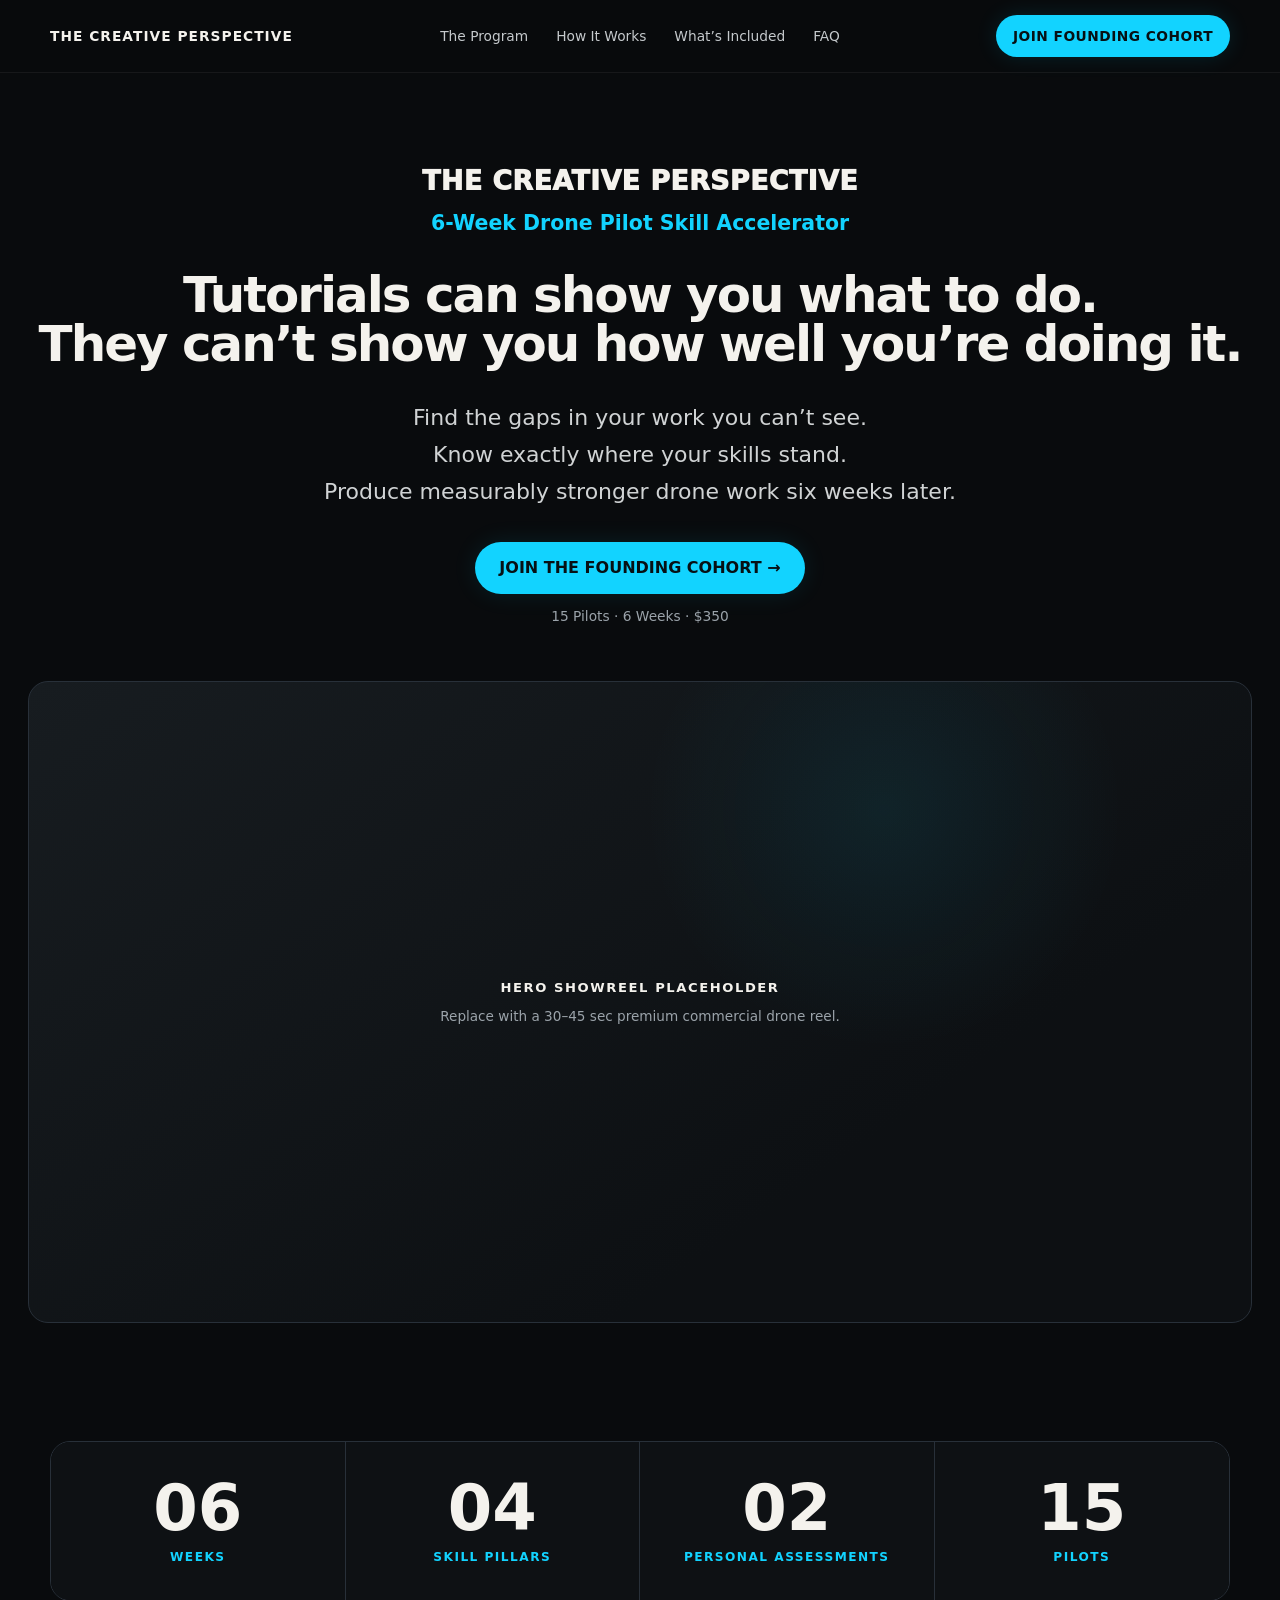
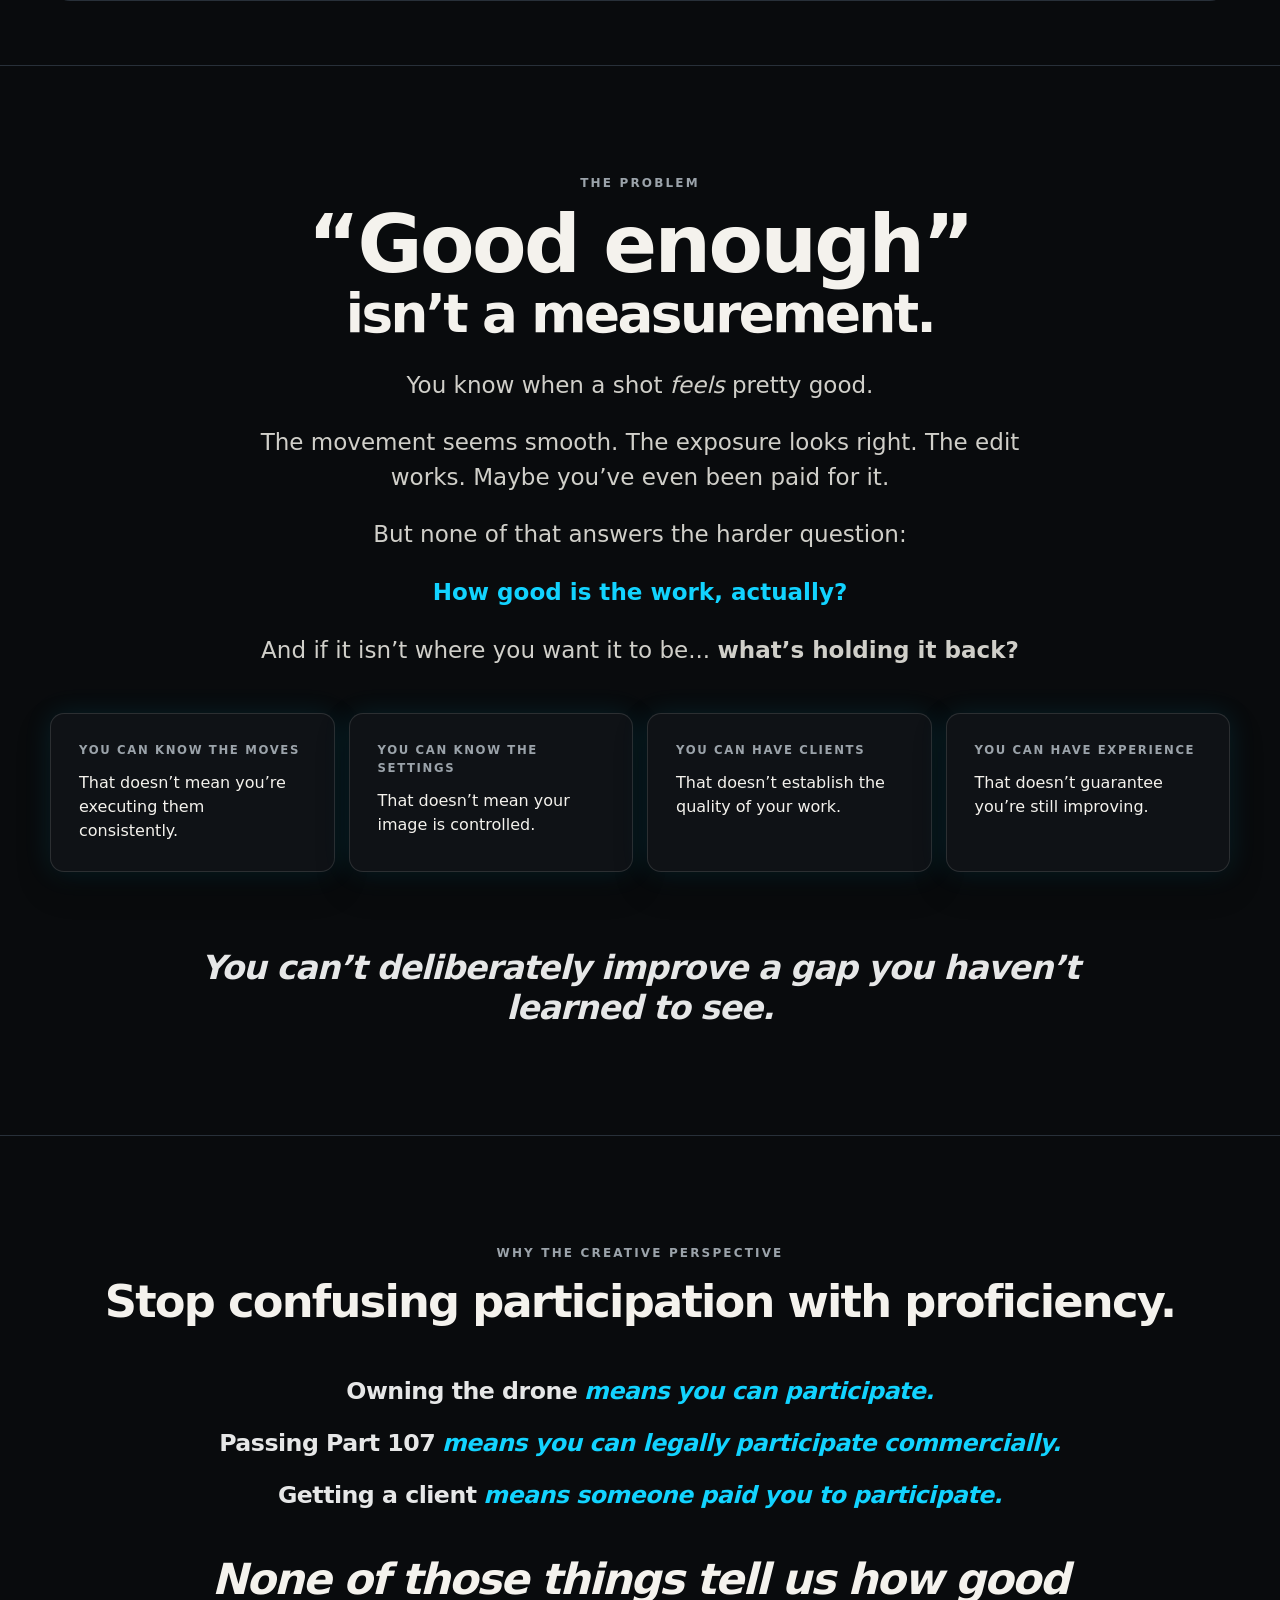
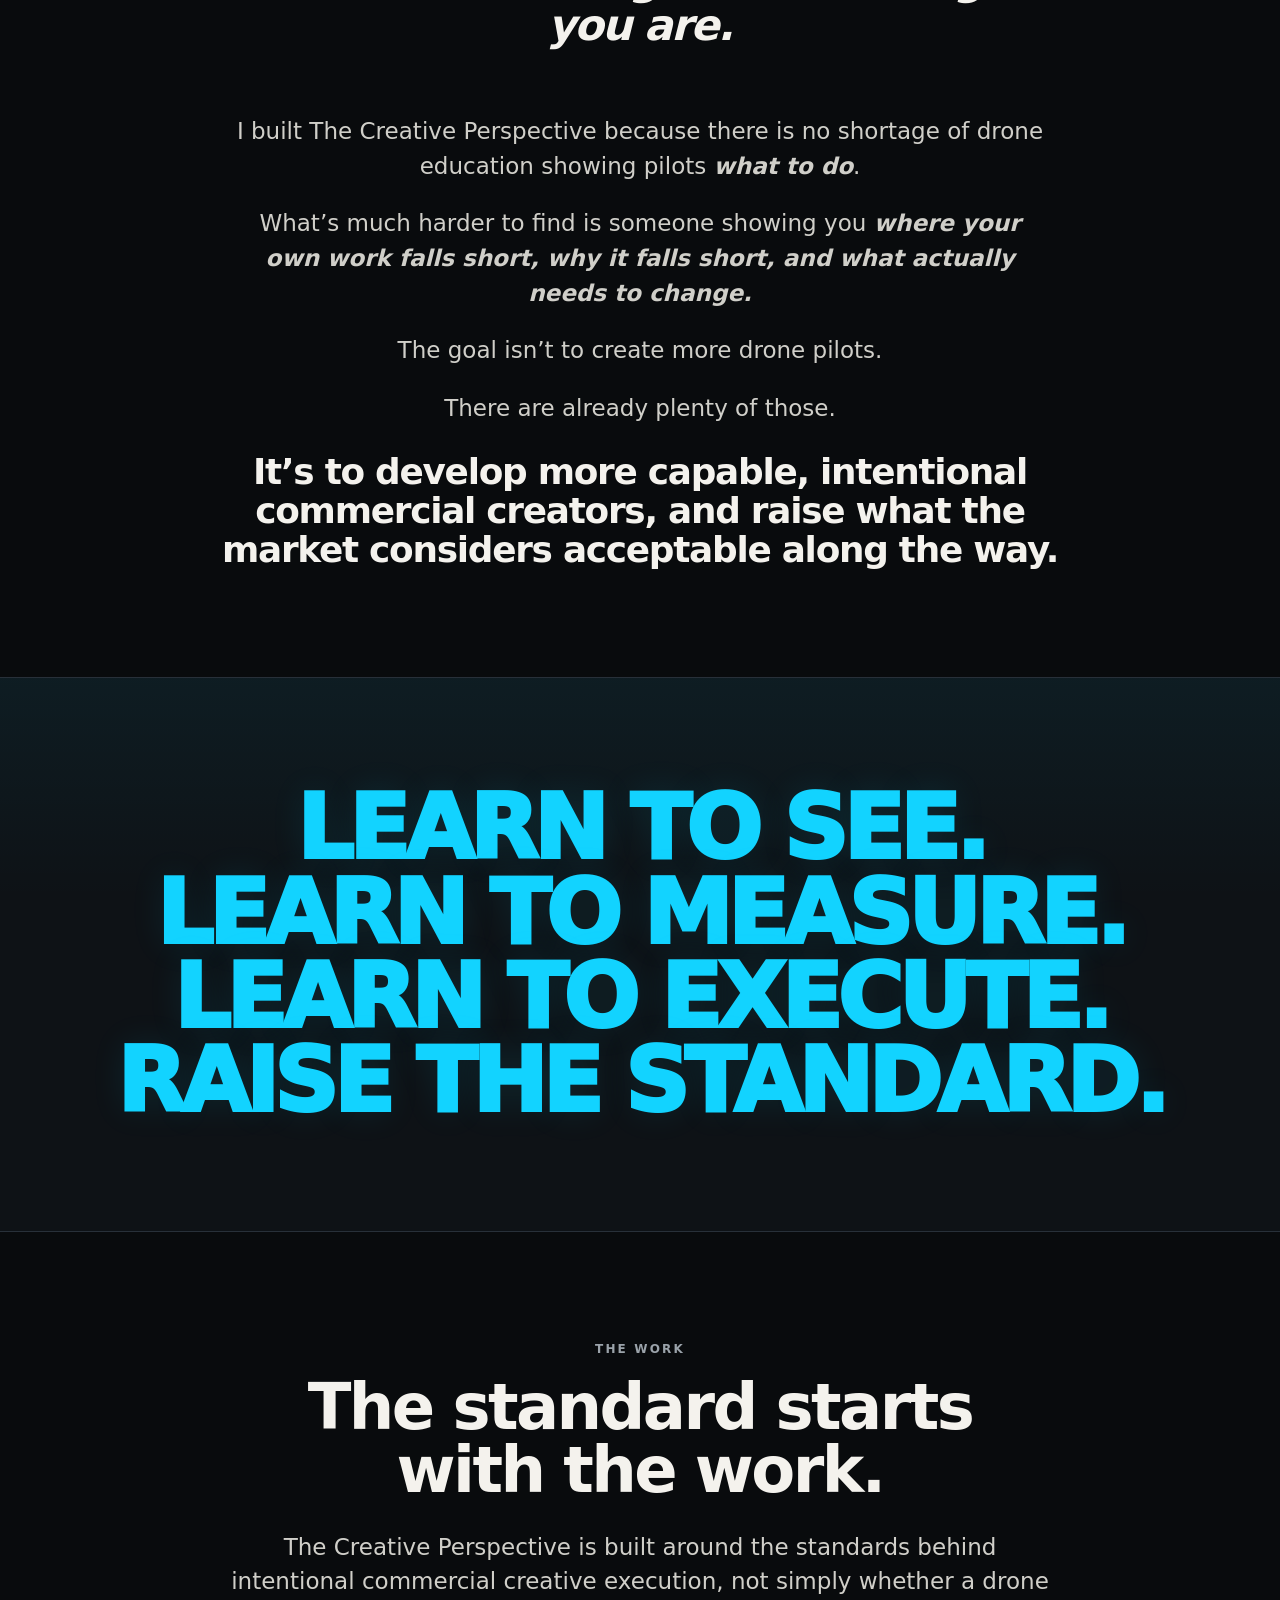
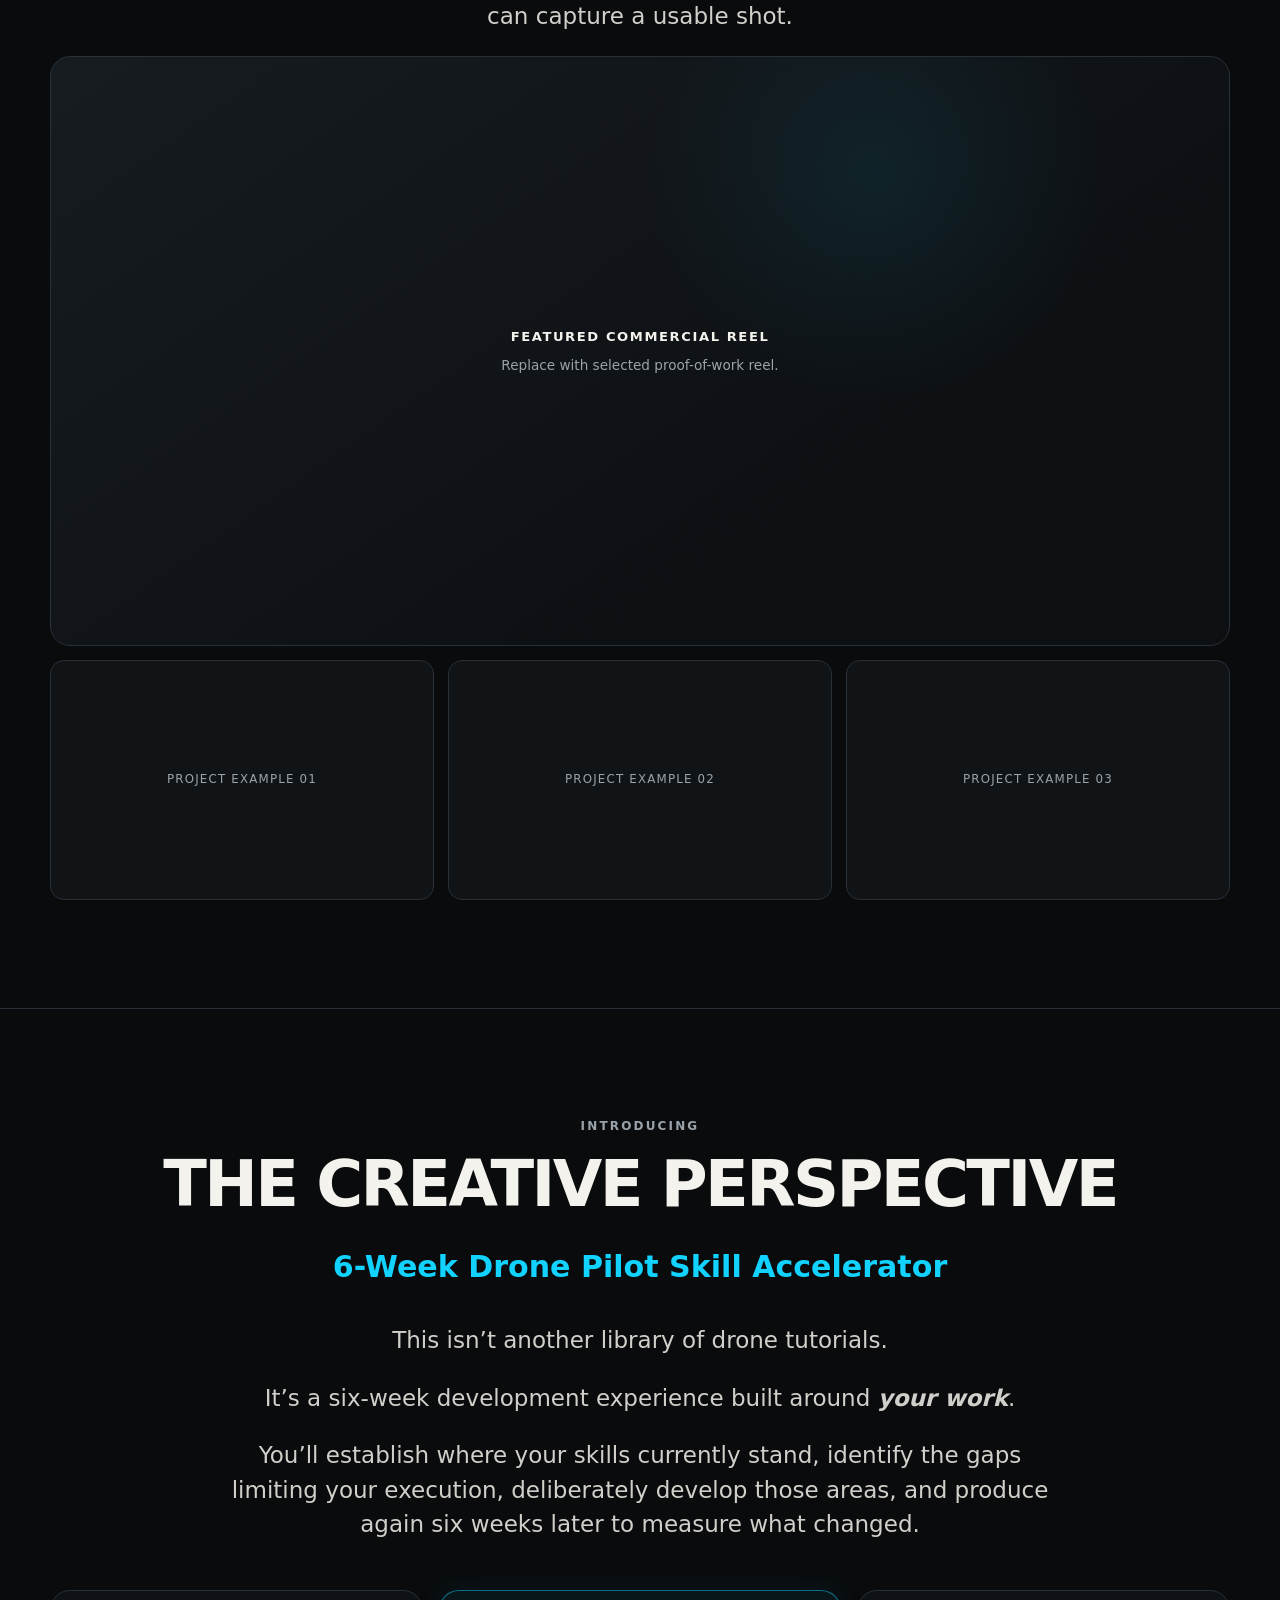
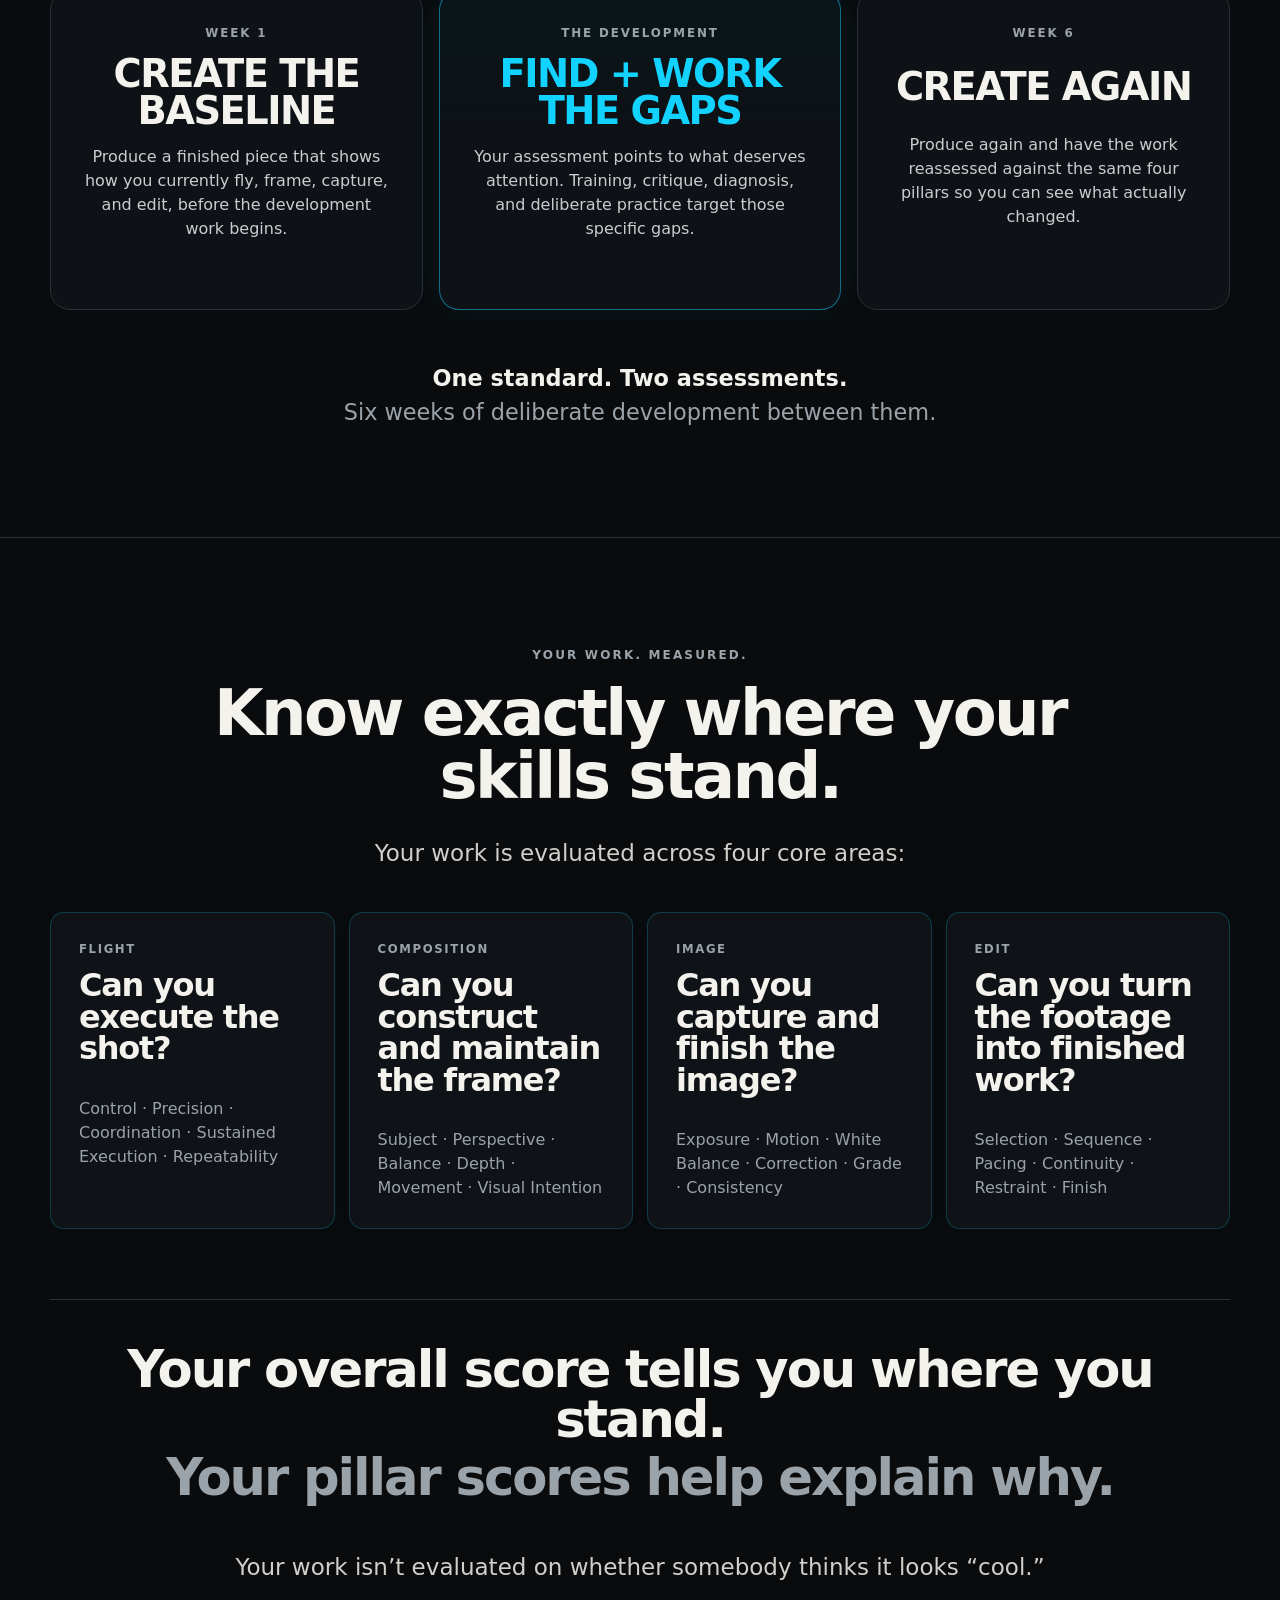
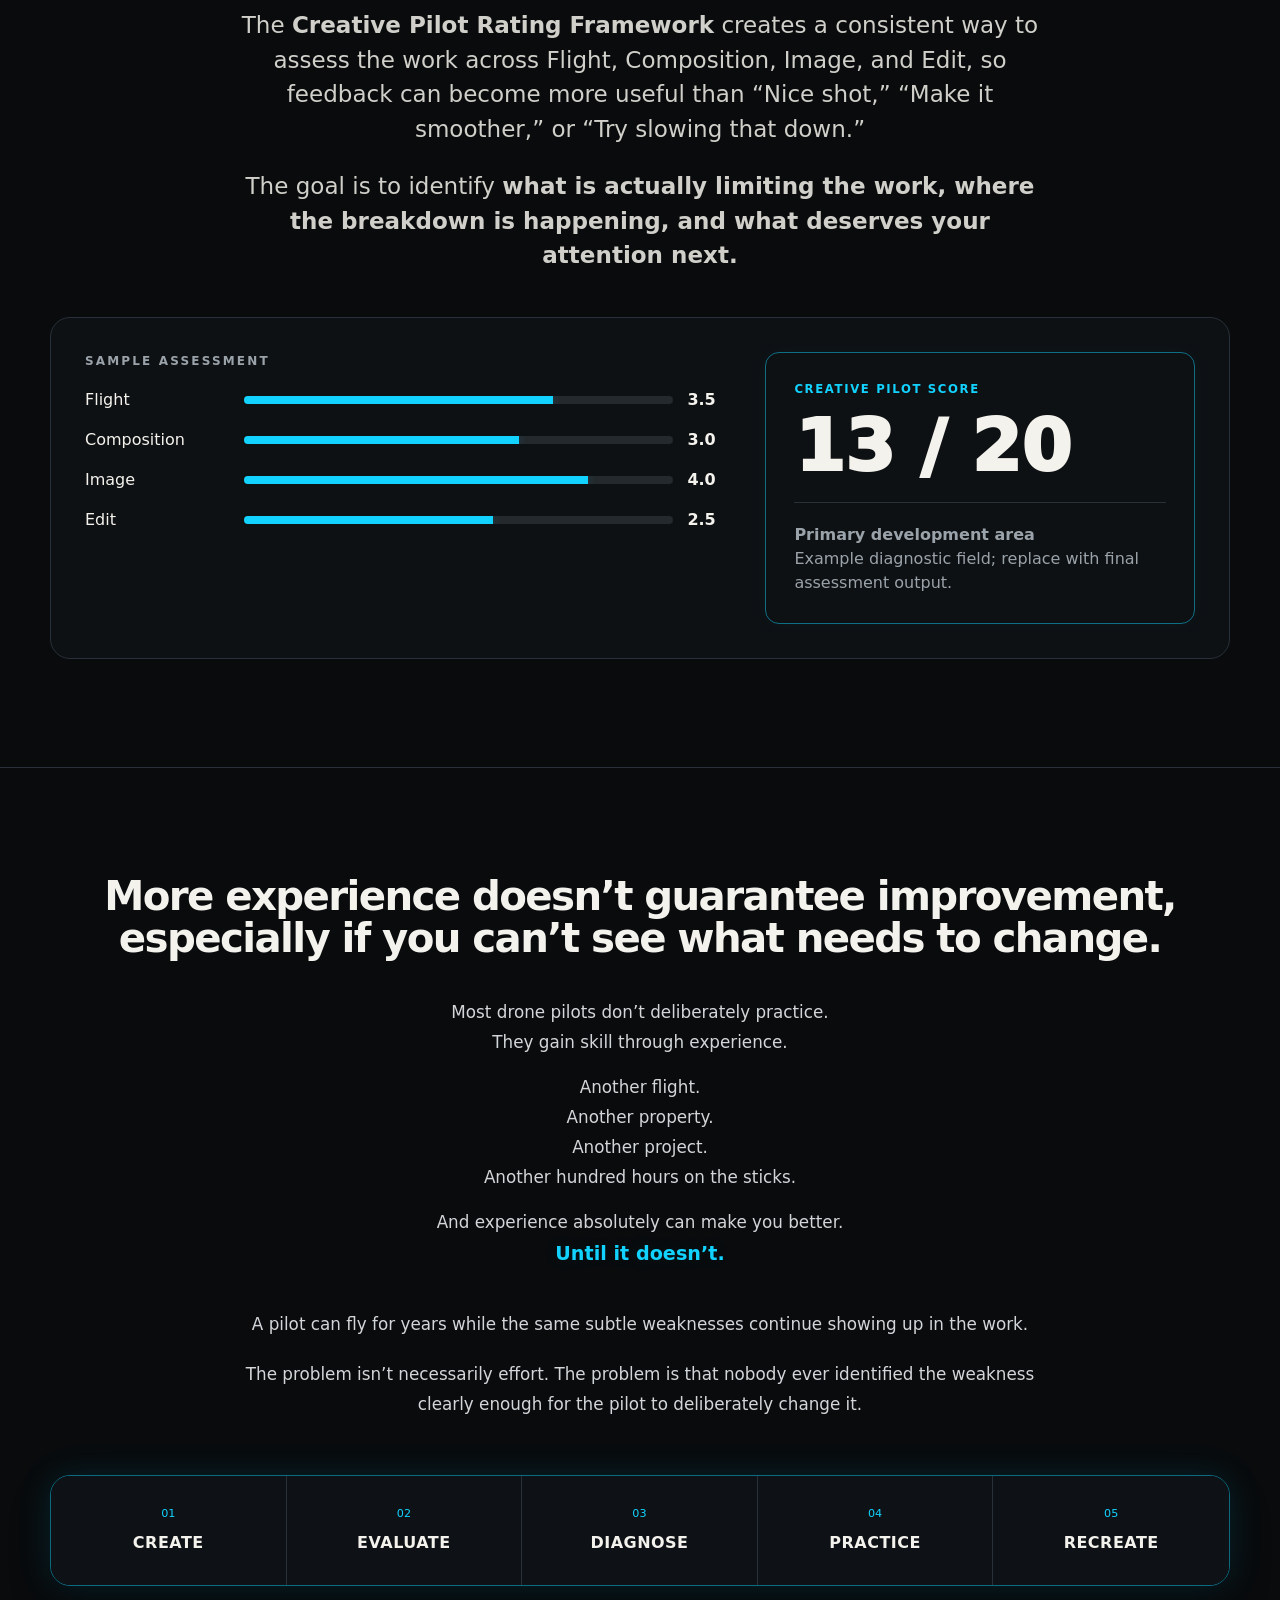
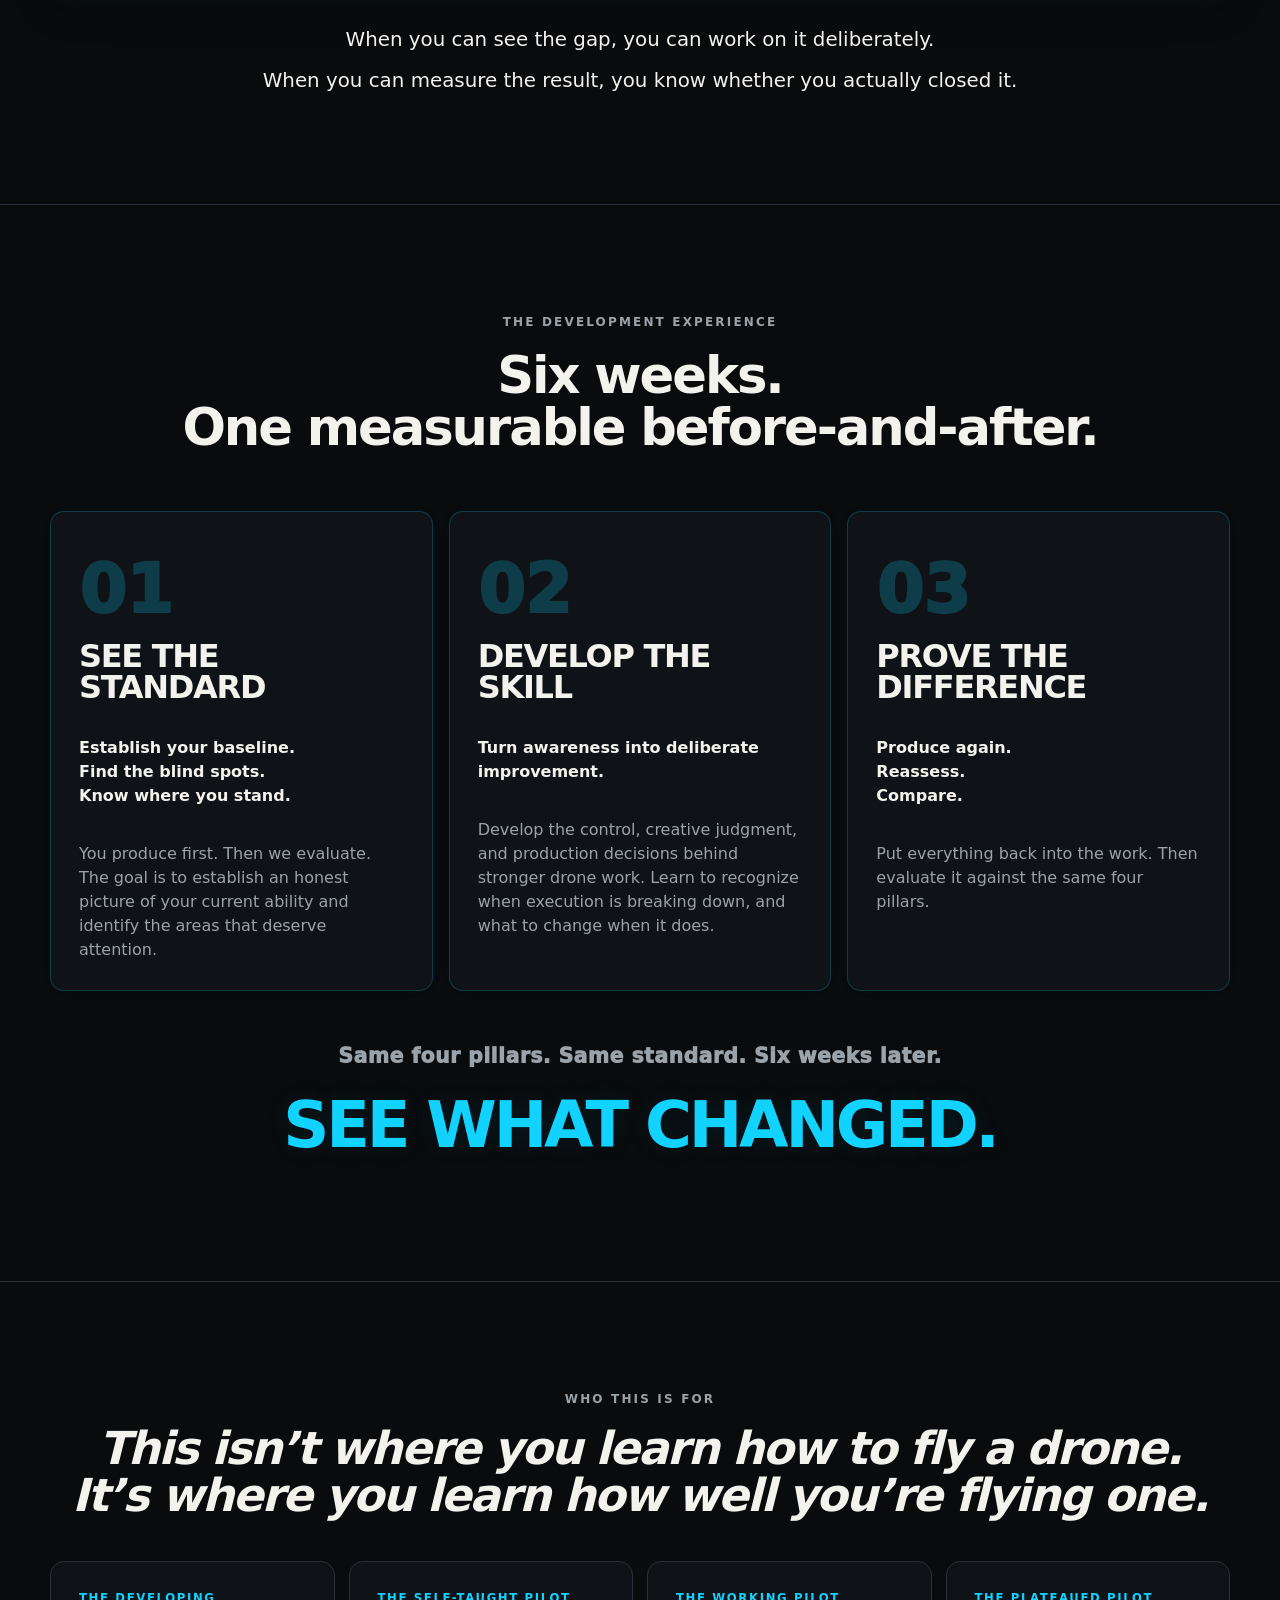
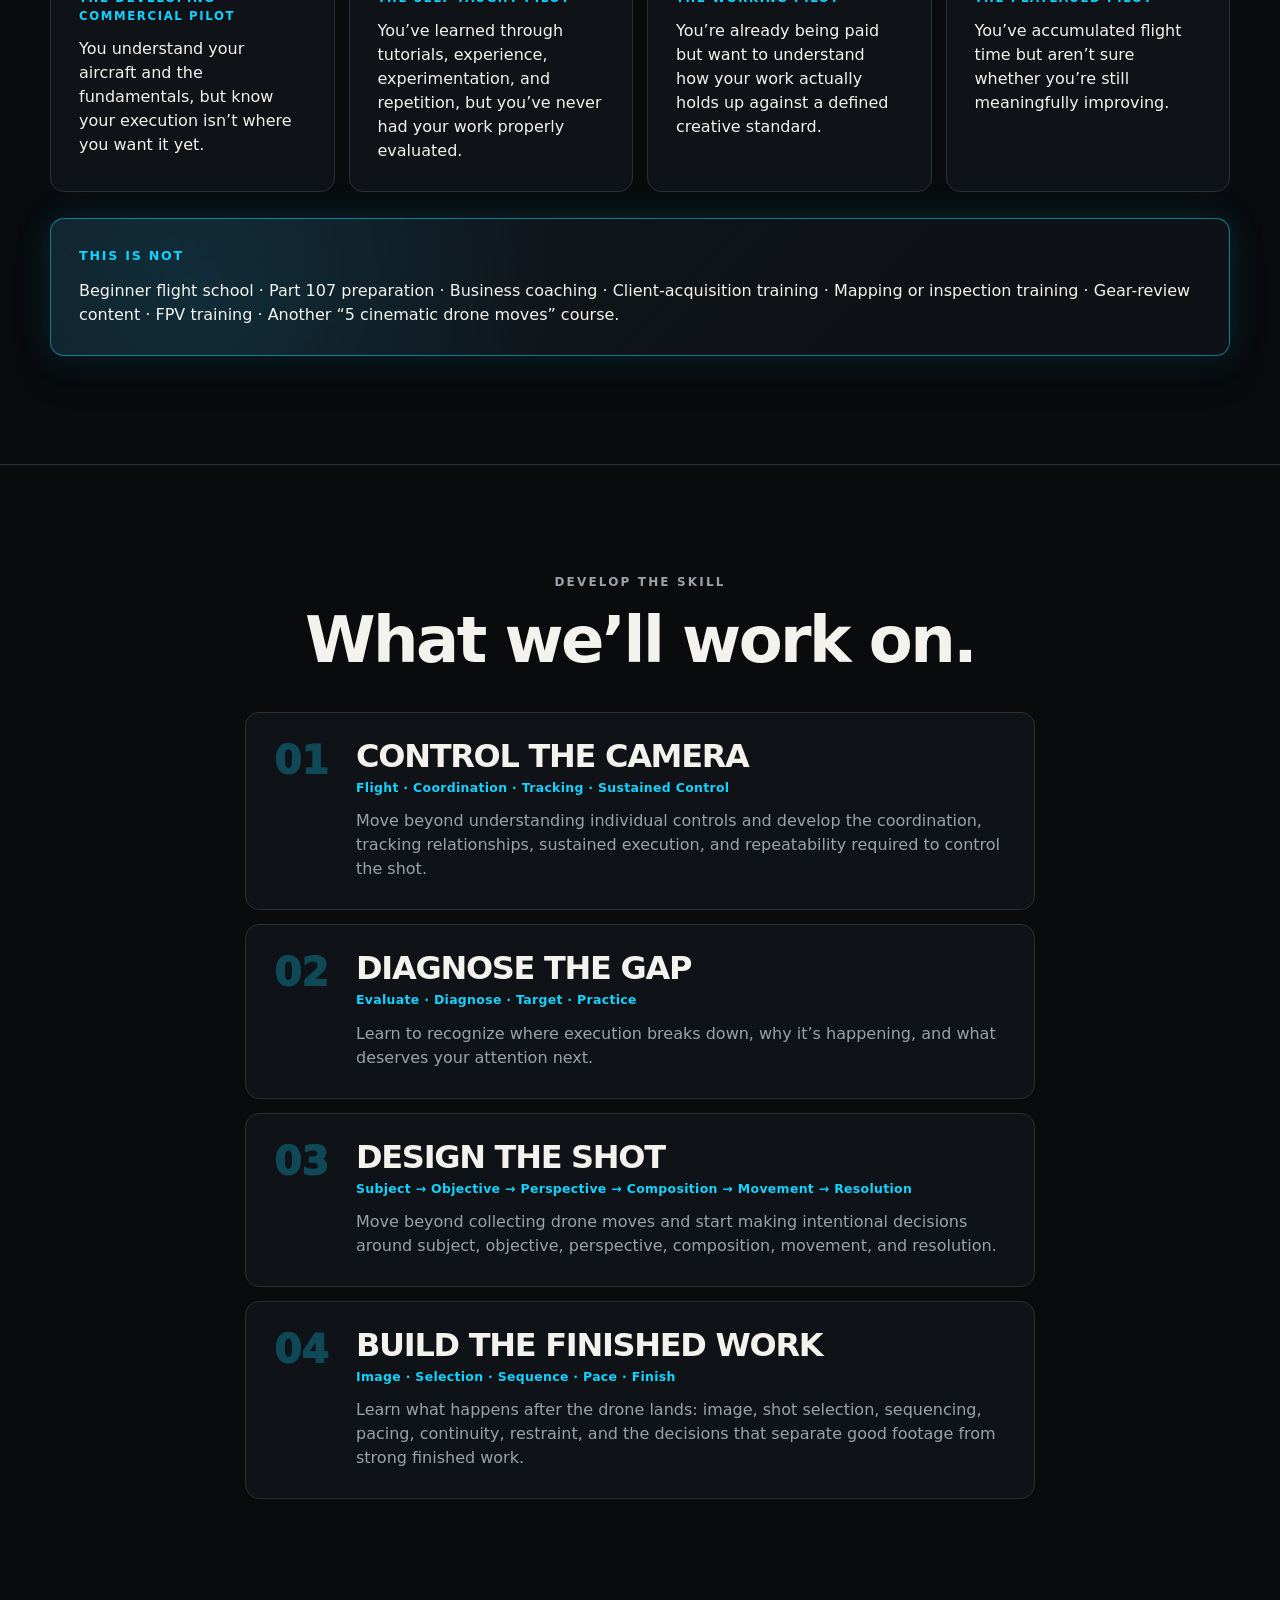
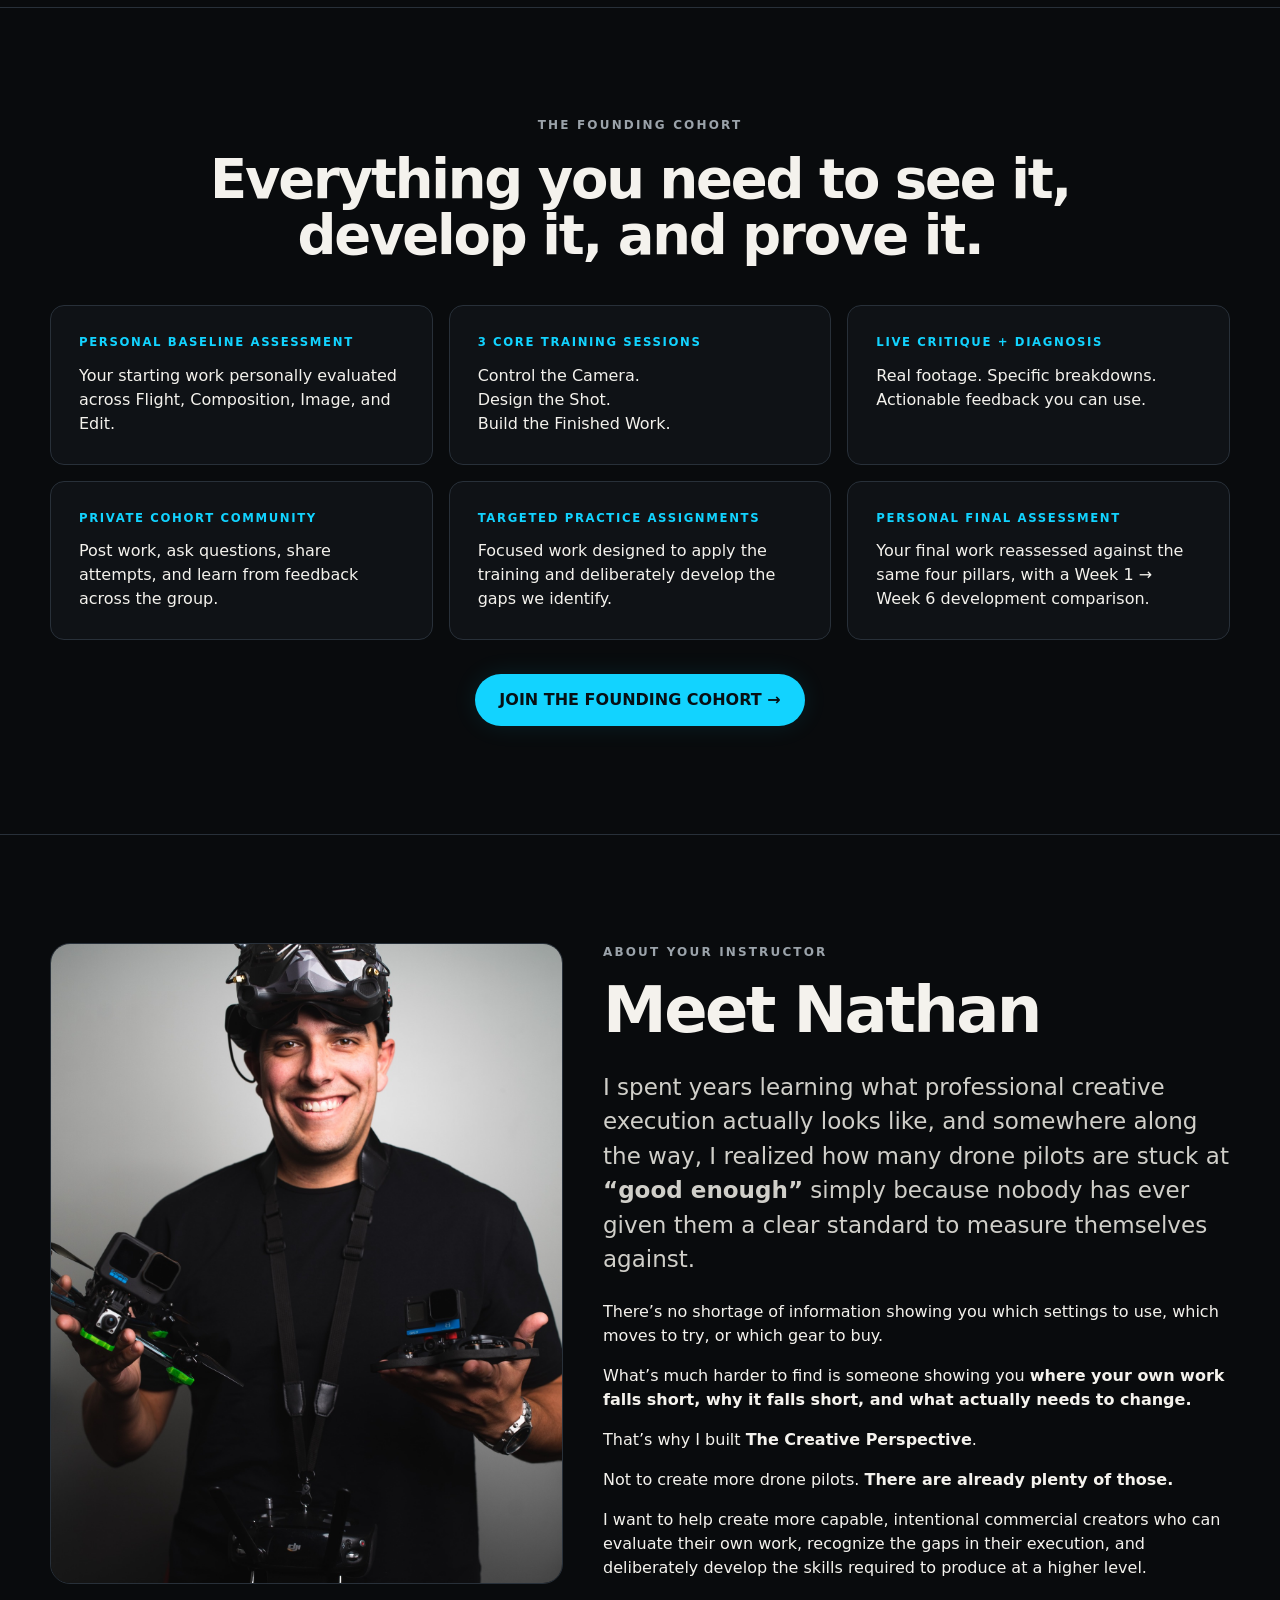
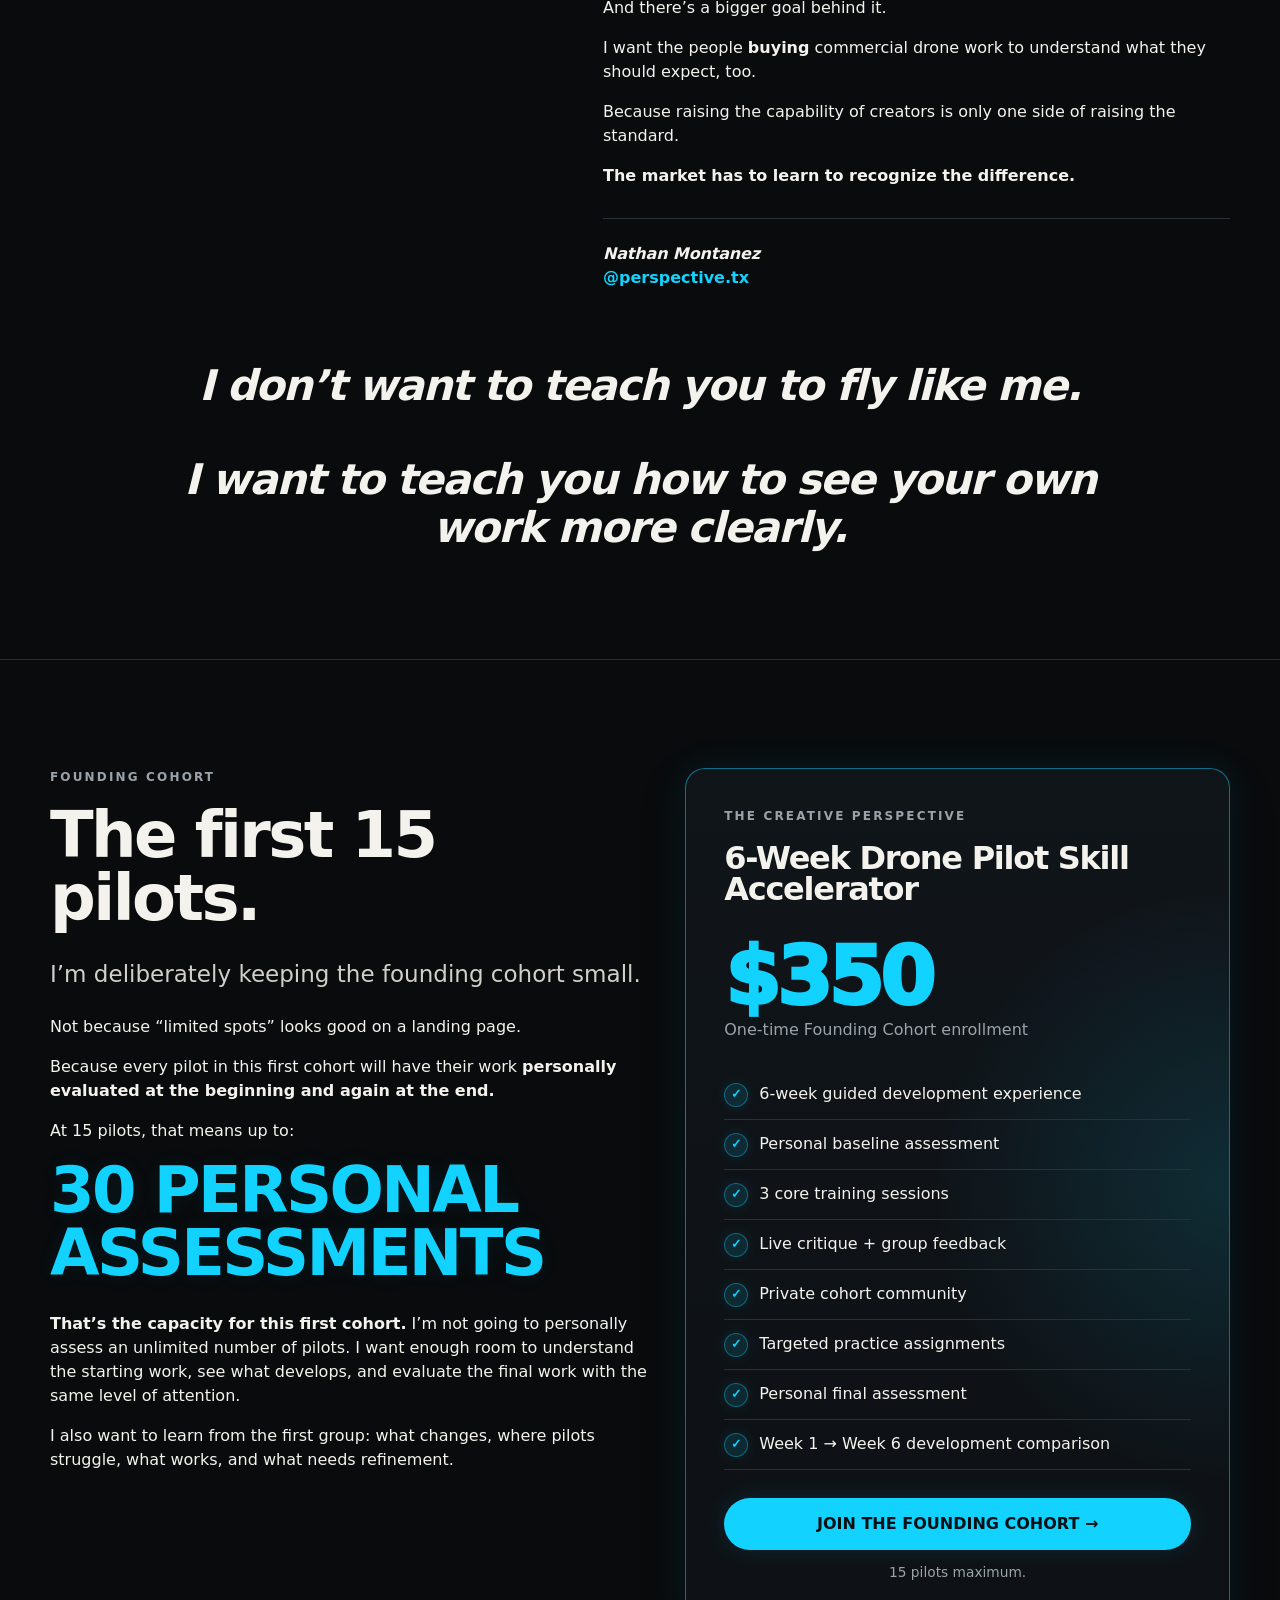
==== index.html @ 8d0475ba "Update" ====
<!doctype html>
<html lang="en">
<head>
<meta charset="utf-8">
<meta name="viewport" content="width=device-width,initial-scale=1">
<meta name="description" content="The Creative Perspective is a 6-week drone pilot skill accelerator built around assessment, deliberate development, and measurable improvement.">
<title>The Creative Perspective | 6-Week Drone Pilot Skill Accelerator</title>

<link rel="stylesheet" href="/styles.css">
</head>
<body>
<nav class="nav" id="nav"><div class="wrap navin"><a class="brand" href="#top">THE CREATIVE PERSPECTIVE</a><div class="links"><a href="#program">The Program</a><a href="#how">How It Works</a><a href="#included">What’s Included</a><a href="#faq">FAQ</a></div><a class="cohortmark header-cta" href="#enroll">JOIN FOUNDING COHORT</a><button class="toggle" aria-label="Toggle navigation">MENU</button></div></nav>
<main id="top">

<section class="hero"><div class="wrap center">
  <div class="hero-brand">THE CREATIVE PERSPECTIVE</div>
  <div class="hero-offer">6-Week Drone Pilot Skill Accelerator</div>
  <h1 class="hero-head"><span class="hero-line">Tutorials can show you what to do.</span><span class="hero-line">They can’t show you how well you’re doing it.</span></h1>
  <div class="promise-stack"><span>Find the gaps in your work you can’t see.</span><span>Know exactly where your skills stand.</span><span>Produce measurably stronger drone work six weeks later.</span></div>
  <a class="btn" href="#enroll">JOIN THE FOUNDING COHORT →</a><div class="micro">15 Pilots · 6 Weeks · $350</div>
  <div class="media"><div><strong>HERO SHOWREEL PLACEHOLDER</strong><span>Replace with a 30–45 sec premium commercial drone reel.</span></div></div>
</div></section>

<section class="tight"><div class="wrap"><div class="metrics">
  <div class="metric"><div class="num" data-count="6" data-pad="2">00</div><div class="label">Weeks</div></div>
  <div class="metric"><div class="num" data-count="4" data-pad="2">00</div><div class="label">Skill Pillars</div></div>
  <div class="metric"><div class="num" data-count="2" data-pad="2">00</div><div class="label">Personal Assessments</div></div>
  <div class="metric"><div class="num" data-count="15" data-pad="2">00</div><div class="label">Pilots</div></div>
</div></div></section>

<section class="section" id="program"><div class="wrap">
  <div class="section-head"><p class="eyebrow">THE PROBLEM</p><h2 class="problem-title"><span class="good-enough">“Good enough”</span><span class="measurement">isn’t a measurement.</span></h2></div>
  <div class="lede center" style="margin:0 auto"><p>You know when a shot <em>feels</em> pretty good.</p><p>The movement seems smooth. The exposure looks right. The edit works. Maybe you’ve even been paid for it.</p><p>But none of that answers the harder question:</p><p><strong class="problem-question">How good is the work, actually?</strong></p><p>And if it isn’t where you want it to be... <strong>what’s holding it back?</strong></p></div>
  <div class="grid4 problem-grid" style="margin-top:46px">
    <article class="card glow-card"><p class="clabel">YOU CAN KNOW THE MOVES</p><p>That doesn’t mean you’re executing them consistently.</p></article>
    <article class="card glow-card"><p class="clabel">YOU CAN KNOW THE SETTINGS</p><p>That doesn’t mean your image is controlled.</p></article>
    <article class="card glow-card"><p class="clabel">YOU CAN HAVE CLIENTS</p><p>That doesn’t establish the quality of your work.</p></article>
    <article class="card glow-card"><p class="clabel">YOU CAN HAVE EXPERIENCE</p><p>That doesn’t guarantee you’re still improving.</p></article>
  </div>
  <div class="quote-break">You can’t deliberately improve a gap you haven’t learned to see.</div>
</div></section>

<section class="section"><div class="wrap">
  <div class="section-head participation-head"><p class="eyebrow">WHY THE CREATIVE PERSPECTIVE</p><h2 class="participation-heading">Stop confusing participation with proficiency.</h2></div>
  <div class="participation">
    <div class="participation-row"><b>Owning the drone</b><span>means you can participate.</span></div>
    <div class="participation-row"><b>Passing Part 107</b><span>means you can legally participate commercially.</span></div>
    <div class="participation-row"><b>Getting a client</b><span>means someone paid you to participate.</span></div>
    <div class="participation-final"><h2>None of those things tell us how good you are.</h2></div>
  </div>
  <div class="belief-copy"><p class="lede">I built The Creative Perspective because there is no shortage of drone education showing pilots <strong><em>what to do</em></strong>.</p><p class="lede">What’s much harder to find is someone showing you <strong><em>where your own work falls short, why it falls short, and what actually needs to change.</em></strong></p><p class="lede">The goal isn’t to create more drone pilots.</p><p class="lede">There are already plenty of those.</p><div class="goal-line">It’s to develop more capable, intentional commercial creators, and raise what the market considers acceptable along the way.</div></div>
</div></section>

<section class="section manifesto"><div class="wrap center"><div>LEARN TO SEE.</div><div>LEARN TO MEASURE.</div><div>LEARN TO EXECUTE.</div><div>RAISE THE STANDARD.</div></div></section>

<section class="section"><div class="wrap">
  <div class="section-head work-head"><p class="eyebrow">THE WORK</p><h2><span style="display:block">The standard starts</span><span style="display:block">with the work.</span></h2><p class="lede">The Creative Perspective is built around the standards behind intentional commercial creative execution, not simply whether a drone can capture a usable shot.</p></div>
  <div class="feature"><div><strong>FEATURED COMMERCIAL REEL</strong><span>Replace with selected proof-of-work reel.</span></div></div><div class="thumbs"><div class="thumb">Project Example 01</div><div class="thumb">Project Example 02</div><div class="thumb">Project Example 03</div></div>
</div></section>

<section class="section" id="how"><div class="wrap">
  <div class="section-head"><p class="eyebrow">INTRODUCING</p><h2>THE CREATIVE PERSPECTIVE</h2><div class="solution-offer">6-Week Drone Pilot Skill Accelerator</div><p class="lede">This isn’t another library of drone tutorials.</p><p class="lede">It’s a six-week development experience built around <strong><em>your work</em></strong>.</p><p class="lede">You’ll establish where your skills currently stand, identify the gaps limiting your execution, deliberately develop those areas, and produce again six weeks later to measure what changed.</p></div>
  <div class="journey">
      <article class="journey-card">
        <div class="journey-kicker">WEEK 1</div>
        <h3>CREATE THE BASELINE</h3>
        <p>Produce a finished piece that shows how you currently fly, frame, capture, and edit, before the development work begins.</p>
      </article>
      <article class="journey-card middle">
        <div class="journey-kicker">THE DEVELOPMENT</div>
        <h3>FIND + WORK THE GAPS</h3>
        <p>Your assessment points to what deserves attention. Training, critique, diagnosis, and deliberate practice target those specific gaps.</p>
      </article>
      <article class="journey-card">
        <div class="journey-kicker">WEEK 6</div>
        <h3>CREATE AGAIN</h3>
        <p>Produce again and have the work reassessed against the same four pillars so you can see what actually changed.</p>
      </article>
    </div>
    <div class="journey-note"><strong style="display:block">One standard. Two assessments.</strong><span style="display:block">Six weeks of deliberate development between them.</span></div>
  </div>
</section>

<section class="section"><div class="wrap pillars">
  <div class="section-head"><p class="eyebrow">YOUR WORK. MEASURED.</p><h2>Know exactly where your skills stand.</h2><p class="lede">Your work is evaluated across four core areas:</p></div>
  <div class="grid4 pillars-grid" style="margin-top:42px">
    <article class="card pillar-card"><p class="clabel">FLIGHT</p><h3>Can you execute the shot?</h3><p class="muted">Control · Precision · Coordination · Sustained Execution · Repeatability</p></article>
    <article class="card pillar-card"><p class="clabel">COMPOSITION</p><h3>Can you construct and maintain the frame?</h3><p class="muted">Subject · Perspective · Balance · Depth · Movement · Visual Intention</p></article>
    <article class="card pillar-card"><p class="clabel">IMAGE</p><h3>Can you capture and finish the image?</h3><p class="muted">Exposure · Motion · White Balance · Correction · Grade · Consistency</p></article>
    <article class="card pillar-card"><p class="clabel">EDIT</p><h3>Can you turn the footage into finished work?</h3><p class="muted">Selection · Sequence · Pacing · Continuity · Restraint · Finish</p></article>
  </div>
  <div class="score-statement"><h3>Your overall score tells you where you stand.</h3><h3>Your pillar scores help explain why.</h3></div>
  <div class="assessment-copy"><p class="lede">Your work isn’t evaluated on whether somebody thinks it looks “cool.”</p><p class="lede">The <strong>Creative Pilot Rating Framework</strong> creates a consistent way to assess the work across Flight, Composition, Image, and Edit, so feedback can become more useful than “Nice shot,” “Make it smoother,” or “Try slowing that down.”</p><p class="lede">The goal is to identify <strong>what is actually limiting the work, where the breakdown is happening, and what deserves your attention next.</strong></p></div>
  <div class="assessment"><div><p class="eyebrow">SAMPLE ASSESSMENT</p><div class="score"><span>Flight</span><div class="bar"><div class="fill" data-width="72"></div></div><strong class="score-value" data-score="3.5">0.0</strong></div><div class="score"><span>Composition</span><div class="bar"><div class="fill" data-width="64"></div></div><strong class="score-value" data-score="3.0">0.0</strong></div><div class="score"><span>Image</span><div class="bar"><div class="fill" data-width="80"></div></div><strong class="score-value" data-score="4.0">0.0</strong></div><div class="score"><span>Edit</span><div class="bar"><div class="fill" data-width="58"></div></div><strong class="score-value" data-score="2.5">0.0</strong></div></div><div class="total"><p class="clabel score-label">CREATIVE PILOT SCORE</p><div class="big">13 / 20</div><div class="diag"><strong>Primary development area</strong><br>Example diagnostic field; replace with final assessment output.</div></div></div>
</div></section>

<section class="section"><div class="wrap">
  <div class="section-head experience-head"><h2 class="experience-heading"><span>More experience doesn’t guarantee improvement,</span><span>especially if you can’t see what needs to change.</span></h2></div>
  <div class="rhythm experience-copy"><div>Most drone pilots don’t deliberately practice.</div><div>They gain skill through experience.</div><div class="break"></div><div>Another flight.</div><div>Another property.</div><div>Another project.</div><div>Another hundred hours on the sticks.</div><div class="break"></div><div>And experience absolutely can make you better.</div><div><strong>Until it doesn’t.</strong></div></div>
  <div class="center experience-copy experience-body" style="margin:38px auto 0"><p>A pilot can fly for years while the same subtle weaknesses continue showing up in the work.</p><p>The problem isn’t necessarily effort. The problem is that nobody ever identified the weakness clearly enough for the pilot to deliberately change it.</p></div>
  <div class="process"><div class="proc"><span>01</span><strong>CREATE</strong></div><div class="proc"><span>02</span><strong>EVALUATE</strong></div><div class="proc"><span>03</span><strong>DIAGNOSE</strong></div><div class="proc"><span>04</span><strong>PRACTICE</strong></div><div class="proc"><span>05</span><strong>RECREATE</strong></div></div>
  <p class="process-close"><span>When you can see the gap, you can work on it deliberately.</span><span>When you can measure the result, you know whether you actually closed it.</span></p>
</div></section>

<section class="section"><div class="wrap">
  <div class="section-head development-head"><p class="eyebrow">THE DEVELOPMENT EXPERIENCE</p><h2 class="development-heading"><span>Six weeks.</span><span class="development-line">One measurable before-and-after.</span></h2></div>
  <div class="grid3 phases-grid"><article class="card phase"><div><div class="n">01</div><h3>SEE THE STANDARD</h3><p><strong>Establish your baseline.<br>Find the blind spots.<br>Know where you stand.</strong></p></div><p class="muted">You produce first. Then we evaluate. The goal is to establish an honest picture of your current ability and identify the areas that deserve attention.</p></article><article class="card phase"><div><div class="n">02</div><h3>DEVELOP THE SKILL</h3><p><strong>Turn awareness into deliberate improvement.</strong></p></div><p class="muted">Develop the control, creative judgment, and production decisions behind stronger drone work. Learn to recognize when execution is breaking down, and what to change when it does.</p></article><article class="card phase"><div><div class="n">03</div><h3>PROVE THE DIFFERENCE</h3><p><strong>Produce again.<br>Reassess.<br>Compare.</strong></p></div><p class="muted">Put everything back into the work. Then evaluate it against the same four pillars.</p></article></div>
  <div class="phaseend"><span>Same four pillars. Same standard. Six weeks later.</span><strong>SEE WHAT CHANGED.</strong></div>
</div></section>

<section class="section"><div class="wrap">
  <div class="section-head audience-head"><p class="eyebrow">WHO THIS IS FOR</p><h2 class="audience-heading"><span class="line">This isn’t where you learn how to fly a drone.</span><span class="line">It’s where you learn how well you’re flying one.</span></h2></div>
  <div class="grid4 audience-grid" style="margin-top:42px"><article class="card"><p class="clabel">THE DEVELOPING COMMERCIAL PILOT</p><p>You understand your aircraft and the fundamentals, but know your execution isn’t where you want it yet.</p></article><article class="card"><p class="clabel">THE SELF-TAUGHT PILOT</p><p>You’ve learned through tutorials, experience, experimentation, and repetition, but you’ve never had your work properly evaluated.</p></article><article class="card"><p class="clabel">THE WORKING PILOT</p><p>You’re already being paid but want to understand how your work actually holds up against a defined creative standard.</p></article><article class="card"><p class="clabel">THE PLATEAUED PILOT</p><p>You’ve accumulated flight time but aren’t sure whether you’re still meaningfully improving.</p></article></div>
  <div class="card not-card"><p class="clabel">THIS IS NOT</p><p style="margin-bottom:0">Beginner flight school · Part 107 preparation · Business coaching · Client-acquisition training · Mapping or inspection training · Gear-review content · FPV training · Another “5 cinematic drone moves” course.</p></div>
</div></section>

<section class="section"><div class="wrap">
  <div class="section-head"><p class="eyebrow">DEVELOP THE SKILL</p><h2>What we’ll work on.</h2></div>
  <div class="modules">
    <article class="module">
      <div class="modnum">01</div>
      <div>
        <h3>CONTROL THE CAMERA</h3>
        <div class="key">Flight · Coordination · Tracking · Sustained Control</div>
        <p class="muted">Move beyond understanding individual controls and develop the coordination, tracking relationships, sustained execution, and repeatability required to control the shot.</p>
      </div>
    </article>
    <article class="module">
      <div class="modnum">02</div>
      <div>
        <h3>DIAGNOSE THE GAP</h3>
        <div class="key">Evaluate · Diagnose · Target · Practice</div>
        <p class="muted">Learn to recognize where execution breaks down, why it’s happening, and what deserves your attention next.</p>
      </div>
    </article>
    <article class="module">
      <div class="modnum">03</div>
      <div>
        <h3>DESIGN THE SHOT</h3>
        <div class="key">Subject → Objective → Perspective → Composition → Movement → Resolution</div>
        <p class="muted">Move beyond collecting drone moves and start making intentional decisions around subject, objective, perspective, composition, movement, and resolution.</p>
      </div>
    </article>
    <article class="module">
      <div class="modnum">04</div>
      <div>
        <h3>BUILD THE FINISHED WORK</h3>
        <div class="key">Image · Selection · Sequence · Pace · Finish</div>
        <p class="muted">Learn what happens after the drone lands: image, shot selection, sequencing, pacing, continuity, restraint, and the decisions that separate good footage from strong finished work.</p>
      </div>
    </article>
  </div>
</div></section>

<section class="section" id="included"><div class="wrap">
  <div class="section-head included-head"><p class="eyebrow">THE FOUNDING COHORT</p><h2 class="included-heading"><span>Everything you need to see it,</span><span>develop it, and prove it.</span></h2></div>
  <div class="grid3" style="margin-top:42px"><article class="card"><p class="clabel">PERSONAL BASELINE ASSESSMENT</p><p>Your starting work personally evaluated across Flight, Composition, Image, and Edit.</p></article><article class="card"><p class="clabel">3 CORE TRAINING SESSIONS</p><p>Control the Camera.<br>Design the Shot.<br>Build the Finished Work.</p></article><article class="card"><p class="clabel">LIVE CRITIQUE + DIAGNOSIS</p><p>Real footage. Specific breakdowns. Actionable feedback you can use.</p></article><article class="card"><p class="clabel">PRIVATE COHORT COMMUNITY</p><p>Post work, ask questions, share attempts, and learn from feedback across the group.</p></article><article class="card"><p class="clabel">TARGETED PRACTICE ASSIGNMENTS</p><p>Focused work designed to apply the training and deliberately develop the gaps we identify.</p></article><article class="card"><p class="clabel">PERSONAL FINAL ASSESSMENT</p><p>Your final work reassessed against the same four pillars, with a Week 1 → Week 6 development comparison.</p></article></div><div class="center" style="margin-top:34px"><a class="btn" href="#enroll">JOIN THE FOUNDING COHORT →</a></div>
</div></section>


<section class="section">
  <div class="wrap instructor">
    <div class="portrait"><img src="assets/images/nathan-fpv-headshot.jpg" alt="Nathan Montanez holding FPV drones and wearing FPV goggles"></div>
    <div>
      <p class="eyebrow">ABOUT YOUR INSTRUCTOR</p>
      <h2>Meet Nathan</h2>
      <p class="lede">I spent years learning what professional creative execution actually looks like, and somewhere along the way, I realized how many drone pilots are stuck at <strong>“good enough”</strong> simply because nobody has ever given them a clear standard to measure themselves against.</p>
      <p>There’s no shortage of information showing you which settings to use, which moves to try, or which gear to buy.</p>
      <p>What’s much harder to find is someone showing you <strong>where your own work falls short, why it falls short, and what actually needs to change.</strong></p>
      <p>That’s why I built <strong>The Creative Perspective</strong>.</p>
      <p>Not to create more drone pilots. <strong>There are already plenty of those.</strong></p>
      <p>I want to help create more capable, intentional commercial creators who can evaluate their own work, recognize the gaps in their execution, and deliberately develop the skills required to produce at a higher level.</p>
      <p>And there’s a bigger goal behind it.</p>
      <p>I want the people <strong>buying</strong> commercial drone work to understand what they should expect, too.</p>
      <p>Because raising the capability of creators is only one side of raising the standard.</p>
      <p><strong>The market has to learn to recognize the difference.</strong></p>
      <div class="signature">
        <div class="signature-name">Nathan Montanez</div>
        <div class="signature-handle">@perspective.tx</div>
      </div>
    </div>
  </div>
  <div class="wrap">
    <div class="instructor-quote">I don’t want to teach you to fly like me.<br><br>I want to teach you how to see your own work more clearly.</div>
  </div>
</section>

<section class="section" id="enroll"><div class="wrap pricewrap"><div><p class="eyebrow">FOUNDING COHORT</p><h2>The first 15 pilots.</h2><p class="lede">I’m deliberately keeping the founding cohort small.</p><p>Not because “limited spots” looks good on a landing page.</p><p>Because every pilot in this first cohort will have their work <strong>personally evaluated at the beginning and again at the end.</strong></p><p>At 15 pilots, that means up to:</p><h2 class="capacity">30 PERSONAL ASSESSMENTS</h2><p><strong>That’s the capacity for this first cohort.</strong> I’m not going to personally assess an unlimited number of pilots. I want enough room to understand the starting work, see what develops, and evaluate the final work with the same level of attention.</p><p>I also want to learn from the first group: what changes, where pilots struggle, what works, and what needs refinement.</p></div><aside class="pricecard"><p class="eyebrow">THE CREATIVE PERSPECTIVE</p><h3>6-Week Drone Pilot Skill Accelerator</h3><div class="price">$350</div><p class="muted">One-time Founding Cohort enrollment</p><ul class="check"><li>6-week guided development experience</li><li>Personal baseline assessment</li><li>3 core training sessions</li><li>Live critique + group feedback</li><li>Private cohort community</li><li>Targeted practice assignments</li><li>Personal final assessment</li><li>Week 1 → Week 6 development comparison</li></ul><a class="btn" href="#enroll" data-link-placeholder="checkout" style="width:100%">JOIN THE FOUNDING COHORT →</a><p class="micro center">15 pilots maximum.</p></aside></div></section>

<section class="section" id="faq"><div class="wrap"><div class="section-head"><p class="eyebrow">FAQ</p><h2>Questions? Good.</h2></div><details><summary>Do I need to already be a professional drone pilot?</summary><div class="ans">No. Getting paid and producing professional-level work are not automatically the same thing. You should, however, already be beyond the true beginner stage. This program develops existing skills rather than teaching basic aircraft operation from zero.</div></details><details><summary>Do I need to already have paying clients?</summary><div class="ans">No. The work is approached through the lens of commercial creative production, but you do not need an existing client roster to participate.</div></details><details><summary>Is this beginner drone training?</summary><div class="ans">No. You should already understand basic aircraft operation, camera settings, exposure, common drone movements, and basic editing.</div></details><details><summary>Is this a business course?</summary><div class="ans">No. We are not focusing on pricing, sales, outreach, lead generation, client acquisition, funnels, or building a drone business. <strong>We’re developing the work.</strong></div></details><details><summary>Will you personally review my work?</summary><div class="ans">Yes. For the Founding Cohort, your baseline and final productions will be personally assessed. Questions and developmental feedback throughout the cohort will primarily happen inside the group environment so the entire cohort can learn from what we’re seeing.</div></details><details><summary>Is this a prerecorded video course?</summary><div class="ans">No. The Creative Perspective is a cohort-based development experience built around live instruction, purpose-built demonstrations, critique, assignments, community, and personal assessment.</div></details><details><summary>Is this FPV training?</summary><div class="ans">No. This program is specifically built around <strong>DJI GPS-stabilized camera drones</strong>. The assignments, assessment framework, and flight instruction are not designed around FPV aircraft.</div></details><details><summary>What if I can’t attend a live session?</summary><div class="ans">Yes. Live sessions will be recorded and made available inside the private cohort community after the session. You’ll be able to go back through the training if you can’t attend live or want to revisit something later.</div></details><details><summary>What drone do I need?</summary><div class="ans">You’ll need a <strong>DJI GPS-stabilized camera drone suitable for commercial creative work</strong>. As a general minimum, think <strong>Mavic 2 generation or newer</strong>. This program is specifically built around DJI GPS-stabilized camera drones. It is <strong>not FPV training</strong>, and the assignments, assessment framework, and flight instruction are not designed around FPV aircraft. If you’re unsure whether your drone qualifies, contact me before enrolling.</div></details><details><summary>What editing software do I need?</summary><div class="ans">You’ll need access to <strong>Adobe Premiere Pro, Final Cut Pro, or DaVinci Resolve</strong>. The editing portion of the program assumes you already understand the basic operation of your chosen software. This is not beginner editing-software training.</div></details><details><summary>How much time should I expect each week?</summary><div class="ans">Plan for approximately <strong>2 hours per week outside of the live training sessions</strong>. Most of that time will be spent flying, practicing specific skills, completing assignments, or working with your footage. Some weeks may require slightly more or less time depending on your pace and what you’re working on.</div></details></div></section>

<section class="final"><div class="wrap center"><p class="eyebrow">THE CREATIVE PERSPECTIVE</p><h2 class="final-head"><span>Stop guessing where your</span><span>skills stand.</span></h2><div class="lede" style="margin:0 auto 30px"><p><strong>Find the gaps in your work you can’t see.</strong></p><p><strong>Know exactly where your skills stand.</strong></p><p><strong>Produce measurably stronger drone work six weeks later.</strong></p></div><div class="hero-offer" style="margin-bottom:24px">6-Week Drone Pilot Skill Accelerator<br><span style="color:var(--text);font-size:.9em">Founding Cohort · 15 Pilots · $350</span></div><a class="btn" href="#enroll">JOIN THE FOUNDING COHORT →</a><div class="brandclose"><div>LEARN TO SEE.</div><div>LEARN TO MEASURE.</div><div>LEARN TO EXECUTE.</div><div>RAISE THE STANDARD.</div></div></div></section>

</main>
<footer><div class="wrap foot"><div>THE CREATIVE PERSPECTIVE © 2026</div><div class="footlinks"><a href="#" data-link-placeholder="privacy">Privacy</a><a href="#" data-link-placeholder="terms">Terms</a><a href="/refund-policy.html">Refund &amp; Cancellation</a><a href="#" data-link-placeholder="contact">Contact</a><a href="#" data-link-placeholder="youtube">YouTube</a><a href="#" data-link-placeholder="instagram">Instagram</a></div></div></footer>

<script src="/main.js" defer></script>
</body></html>
---- styles.css ----
:root{
  --bg:#090b0d;--soft:#101317;--panel:#11151a;--panel2:#0d1115;
  --text:#f4f2ed;--muted:#9ba3aa;--line:#283039;
  --accent:#12D3FF;--accent-soft:rgba(18,211,255,.10);--accent-line:rgba(18,211,255,.48);--accent-glow:rgba(18,211,255,.12);
  --max:1180px;--r:20px;--sans:Inter,ui-sans-serif,system-ui,-apple-system,"Segoe UI",sans-serif
}
*{box-sizing:border-box}html{scroll-behavior:smooth}body{margin:0;background:var(--bg);color:var(--text);font-family:var(--sans);line-height:1.5;-webkit-font-smoothing:antialiased}
a{color:inherit;text-decoration:none}.wrap{width:min(var(--max),calc(100% - 40px));margin:auto}.section{padding:108px 0;border-top:1px solid var(--line)}.tight{padding:64px 0}
.eyebrow{font-size:.75rem;letter-spacing:.18em;text-transform:uppercase;color:var(--muted);font-weight:800;margin:0 0 18px}.section-head{text-align:center;max-width:980px;margin-left:auto;margin-right:auto}.section-head .lede{margin-left:auto;margin-right:auto}
h1,h2,h3{letter-spacing:-.04em;line-height:.98;margin-top:0}h1{font-size:clamp(3rem,7vw,6.7rem);margin-bottom:28px}h2{font-size:clamp(2.35rem,5vw,4.8rem);margin-bottom:28px}h3{font-size:clamp(1.35rem,2.5vw,2.2rem)}p{margin-top:0}.lede{font-size:clamp(1.12rem,1.8vw,1.48rem);color:#d0cfc9;max-width:820px}.muted{color:var(--muted)}.center{text-align:center}.accent{color:var(--accent)}
.btn{display:inline-flex;align-items:center;justify-content:center;min-height:52px;padding:0 24px;border-radius:999px;background:var(--accent);color:#071014;font-weight:900;box-shadow:0 0 24px rgba(18,211,255,.10)}.btn:hover{box-shadow:0 0 34px rgba(18,211,255,.18)}.micro{font-size:.86rem;color:var(--muted);margin-top:12px}

/* HEADER — mirrored outer labels, centered nav */
.nav{position:sticky;top:0;z-index:50;background:rgba(9,11,13,.88);backdrop-filter:blur(14px);border-bottom:1px solid rgba(255,255,255,.06)}
.navin{height:72px;display:grid;grid-template-columns:1fr auto 1fr;align-items:center;gap:24px}.brand,.cohortmark{font-size:.86rem;font-weight:900;letter-spacing:.075em}.brand{justify-self:start}.cohortmark{justify-self:end}.header-cta{display:inline-flex;align-items:center;justify-content:center;min-height:42px;padding:0 17px;border-radius:999px;background:var(--accent);color:#071014;box-shadow:0 0 22px rgba(18,211,255,.12);letter-spacing:.035em}.header-cta:hover{box-shadow:0 0 32px rgba(18,211,255,.22)}.links{display:flex;gap:28px;align-items:center;justify-self:center;font-size:.86rem;color:#c5c9cc}.links a:hover{color:var(--accent)}.toggle{display:none;background:none;color:var(--text);border:1px solid var(--line);border-radius:10px;padding:8px 10px;justify-self:end}

/* HERO */
.hero{padding:88px 0 54px}.hero-brand{font-size:clamp(1.35rem,2.1vw,1.9rem);font-weight:950;letter-spacing:.015em;margin-bottom:7px}.hero-offer{font-size:clamp(1.08rem,1.6vw,1.35rem);font-weight:800;color:var(--accent);margin-bottom:32px}.hero-head{font-size:clamp(2.8rem,4.65vw,5.2rem);margin-bottom:32px}.hero-line{display:block;white-space:nowrap}.promise-stack{max-width:920px;margin:0 auto 34px;font-size:clamp(1.08rem,1.72vw,1.4rem);color:#d0d3d4}.promise-stack span{display:block;margin:4px 0}.media,.feature{border:1px solid var(--line);border-radius:var(--r);background:radial-gradient(circle at 70% 20%,rgba(18,211,255,.08),transparent 24%),linear-gradient(145deg,#171c20,#0d1013 70%);display:flex;align-items:center;justify-content:center;text-align:center;color:var(--muted)}.media{margin-top:54px;aspect-ratio:16/8.4}.feature{aspect-ratio:16/8}.media strong,.feature strong{display:block;color:var(--text);letter-spacing:.12em;font-size:.82rem}.media span,.feature span{display:block;margin-top:8px;font-size:.85rem}

/* METRICS */
.metrics{display:grid;grid-template-columns:repeat(4,1fr);border:1px solid var(--line);border-radius:var(--r);overflow:hidden}.metric{padding:34px;text-align:center;background:#0e1114;border-right:1px solid var(--line)}.metric:last-child{border-right:0}.num{font-size:clamp(2.5rem,5vw,4rem);font-weight:900;line-height:1}.label{margin-top:8px;color:var(--accent);font-size:.76rem;letter-spacing:.12em;text-transform:uppercase;font-weight:800}

/* CARDS */
.grid4{display:grid;grid-template-columns:repeat(4,1fr);gap:14px}.grid3{display:grid;grid-template-columns:repeat(3,1fr);gap:16px}.grid2{display:grid;grid-template-columns:repeat(2,1fr);gap:16px}.card{border:1px solid var(--line);border-radius:14px;padding:28px;background:#0f1216}.card p:last-child{margin-bottom:0}.clabel{font-size:.73rem;letter-spacing:.14em;text-transform:uppercase;color:var(--muted);font-weight:850}.accent-card{border-color:rgba(255,255,255,.12);box-shadow:0 0 28px rgba(18,211,255,.12),0 14px 35px rgba(0,0,0,.22)}.accent-card:hover{border-color:rgba(18,211,255,.45);box-shadow:0 0 38px rgba(18,211,255,.20),0 16px 40px rgba(0,0,0,.28)}.glow-card{border-color:rgba(255,255,255,.12);box-shadow:0 0 28px rgba(18,211,255,.11),0 14px 34px rgba(0,0,0,.22)}

/* PROBLEM */
.problem-title{display:inline-block;text-align:center;margin-left:auto;margin-right:auto}
.problem-title .good-enough{display:block;font-size:clamp(3.1rem,6.2vw,5.9rem);line-height:.88}
.problem-title .measurement{display:block;font-size:clamp(2.05rem,4.15vw,3.95rem);line-height:.98;margin-top:.14em}
.problem-question{color:var(--accent);font-weight:850}
.problem-grid .card{transition:opacity .22s ease,transform .22s ease,border-color .22s ease,box-shadow .22s ease}
@media(hover:hover){
  .problem-grid:hover .card{opacity:.48}
  .problem-grid .card:hover{opacity:1;transform:translateY(-4px);border-color:var(--accent);box-shadow:0 0 38px rgba(18,211,255,.20),0 16px 40px rgba(0,0,0,.28)}
  .problem-grid .card:hover .clabel{color:var(--accent)}
}
/* QUOTE BREAK */
.quote-break{max-width:930px;margin:76px auto 0;text-align:center;font-size:clamp(1.6rem,2.6vw,2.55rem);font-weight:600;font-style:italic;line-height:1.18;letter-spacing:-.03em;color:#e6e7e7}

/* PARTICIPATION / PROFICIENCY */
.participation{max-width:930px;margin:50px auto 0;display:grid;gap:16px}
.participation-row{display:flex;align-items:baseline;justify-content:center;gap:.42em;flex-wrap:wrap;padding:4px 12px}
.participation-row b,.participation-row span{font-size:clamp(1.18rem,1.85vw,1.62rem);letter-spacing:-.022em;line-height:1.18}
.participation-row b{font-weight:650;color:#e6e7e7}
.participation-row span{font-weight:560;color:var(--accent);font-style:italic}
.participation-final{margin-top:18px;padding-top:8px;text-align:center}
.participation-final h2{font-size:clamp(2rem,3.35vw,3.25rem);font-weight:720;font-style:italic;margin:0 auto;max-width:900px;line-height:1.08}
.belief-copy{max-width:850px;margin:66px auto 0;text-align:center}.belief-copy .lede{margin-left:auto;margin-right:auto}
.goal-line{max-width:940px;margin:28px auto 0;font-size:clamp(1.65rem,2.8vw,2.75rem);font-weight:850;line-height:1.08;letter-spacing:-.035em;color:var(--text)}
.single-desktop{white-space:nowrap}.one-line-desktop{white-space:nowrap}
/* MANIFESTO */
.manifesto{background:linear-gradient(180deg,rgba(18,211,255,.055),transparent 40%),#0e1216}.manifesto div{font-size:clamp(2.8rem,7vw,6.8rem);font-weight:950;line-height:.94;letter-spacing:-.055em}.manifesto div:last-child{color:var(--accent);text-shadow:0 0 34px rgba(18,211,255,.10)}

/* WORK */
.work-head h2{max-width:820px;margin-left:auto;margin-right:auto}.work-head .work-line{display:block}.thumbs{display:grid;grid-template-columns:repeat(3,1fr);gap:14px;margin-top:14px}.thumb{aspect-ratio:16/10;border:1px solid var(--line);border-radius:14px;background:#111417;display:flex;align-items:center;justify-content:center;color:var(--muted);font-size:.74rem;letter-spacing:.1em;text-transform:uppercase}

/* TRANSFORMATION */
.solution-offer{font-size:clamp(1.35rem,2.35vw,1.95rem);font-weight:900;color:var(--accent);margin:0 0 34px}
.journey{display:grid;grid-template-columns:1fr 1.08fr 1fr;gap:16px;margin-top:48px;align-items:stretch;grid-auto-rows:1fr}
.journey-card{border:1px solid var(--line);border-radius:var(--r);padding:34px 30px;background:#0e1216;min-height:320px;height:100%;display:grid;grid-template-rows:auto minmax(78px,auto) 1fr;align-content:start;text-align:center}
.journey-card.middle{border-color:var(--accent-line);box-shadow:0 0 30px rgba(18,211,255,.08);background:linear-gradient(180deg,rgba(18,211,255,.055),#0e1216 44%)}
.journey-kicker{font-size:.74rem;letter-spacing:.16em;text-transform:uppercase;color:var(--muted);font-weight:850;margin-bottom:12px}
.journey-card h3{font-size:clamp(1.8rem,3vw,3rem);margin:0 0 15px;align-self:center}
.journey-card.middle h3{color:var(--accent)}
.journey-card p{color:#c8cdd0;margin:0;align-self:start}
.journey-note{text-align:center;max-width:900px;margin:52px auto 0;color:var(--muted);font-size:clamp(1.16rem,1.75vw,1.42rem);line-height:1.5}
.journey-note strong{color:var(--text)}
/* ASSESSMENT */
.pillars-grid .pillar-card{transition:opacity .22s ease,transform .22s ease,border-color .22s ease,box-shadow .22s ease}.pillars-grid .pillar-card{border-color:rgba(18,211,255,.22);box-shadow:0 0 16px rgba(18,211,255,.025)}@media(hover:hover){.pillars-grid:hover .pillar-card{opacity:.42}.pillars-grid .pillar-card:hover{opacity:1;transform:translateY(-4px);border-color:var(--accent);box-shadow:0 0 32px rgba(18,211,255,.16)}}.score-statement{margin-top:70px;padding-top:44px;border-top:1px solid var(--line);text-align:center}.score-statement h3{font-size:clamp(1.8rem,4vw,3.7rem);margin-bottom:8px}.score-statement h3:last-child{color:var(--muted);margin-bottom:0}.assessment-copy{max-width:900px;margin:48px auto 0;text-align:center}.assessment-copy .lede{margin-left:auto;margin-right:auto}.assessment{margin-top:44px;border:1px solid var(--line);border-radius:var(--r);padding:34px;background:#0e1114;display:grid;grid-template-columns:1.2fr .8fr;gap:36px}.score{display:grid;grid-template-columns:145px 1fr 42px;gap:14px;align-items:center;margin:16px 0}.bar{height:8px;background:#24292d;border-radius:999px;overflow:hidden}.fill{height:100%;width:0;background:var(--accent);box-shadow:0 0 12px rgba(18,211,255,.2);transition:none}.total{border:1px solid var(--accent-line);border-radius:14px;padding:28px;display:flex;flex-direction:column;justify-content:center;box-shadow:0 0 20px rgba(18,211,255,.035)}.big{font-size:4.5rem;font-weight:950;line-height:1}.diag{margin-top:20px;padding-top:20px;border-top:1px solid var(--line);color:var(--muted)}

/* EXPERIENCE */
.rhythm{max-width:760px;margin:38px auto 0;text-align:center;font-size:1.05rem;line-height:1.8;color:#d3d6d8}.rhythm .break{height:14px}.rhythm strong{font-size:1.2rem;color:var(--accent);text-shadow:0 0 18px rgba(18,211,255,.10)}.process{margin-top:56px;display:grid;grid-template-columns:repeat(5,1fr);border:1px solid var(--accent-line);border-radius:var(--r);overflow:hidden;box-shadow:0 0 34px rgba(18,211,255,.13),0 18px 42px rgba(0,0,0,.22)}.proc{padding:30px 14px;text-align:center;border-right:1px solid var(--line);background:#0e1216}.proc:last-child{border-right:0}.proc span{display:block;color:var(--accent);font-size:.7rem;margin-bottom:8px}.proc strong{letter-spacing:.03em}

/* PHASES */
.phases-grid{margin-top:58px}.phases-grid .phase{min-height:400px;display:flex;flex-direction:column;justify-content:space-between;border-color:rgba(18,211,255,.22);box-shadow:0 0 16px rgba(18,211,255,.025);transition:opacity .22s ease,transform .22s ease,border-color .22s ease,box-shadow .22s ease}
.phase .n{font-size:4.2rem;color:rgba(18,211,255,.22);font-weight:950}
@media(hover:hover){.phases-grid:hover .phase{opacity:.46}.phases-grid .phase:hover{opacity:1;transform:translateY(-5px);border-color:var(--accent);box-shadow:0 0 34px rgba(18,211,255,.16)}}
.phaseend{text-align:center;font-size:clamp(2.2rem,5vw,5rem);font-weight:950;letter-spacing:-.05em;margin-top:50px}.phaseend span{display:block;color:var(--muted);font-size:.32em;letter-spacing:.02em;margin-bottom:6px}.phaseend strong{color:var(--accent);text-shadow:0 0 26px rgba(18,211,255,.09)}
/* AUDIENCE */
.audience-head .line{display:block}.audience-head h2{font-style:italic}.audience-grid .clabel{color:var(--accent)}.not-card{margin-top:26px;border-color:rgba(18,211,255,.52);background:radial-gradient(circle at 12% 50%,rgba(18,211,255,.12),transparent 36%),linear-gradient(135deg,#111820,#0e1216 72%);box-shadow:0 0 36px rgba(18,211,255,.16),0 16px 38px rgba(0,0,0,.24)}.not-card .clabel{color:var(--accent);font-size:.79rem}

/* MODULES */
.modules{display:grid;gap:14px;margin:40px auto 0;max-width:790px}
.module{display:grid;grid-template-columns:62px 1fr;gap:20px;align-items:start;padding:28px;border:1px solid var(--line);border-radius:14px;background:#0f1216;transition:opacity .22s ease,transform .22s ease,border-color .22s ease,box-shadow .22s ease}
.modnum{font-size:2.45rem;color:rgba(18,211,255,.28);font-weight:950;line-height:1}
.module h3{margin:0 0 7px}
.key{font-size:.78rem;color:var(--accent);font-weight:750;letter-spacing:.025em;line-height:1.45;margin-bottom:12px}
.module p{margin-bottom:0}
@media(hover:hover){
  .modules:hover .module{opacity:.46}
  .modules .module:hover{opacity:1;transform:translateY(-4px);border-color:var(--accent);box-shadow:0 0 34px rgba(18,211,255,.16)}
}
/* INSTRUCTOR */
.instructor{display:grid;grid-template-columns:.9fr 1.1fr;gap:40px;align-items:start}
.portrait{min-height:390px;aspect-ratio:4/3;border:1px solid var(--line);border-radius:var(--r);background:linear-gradient(160deg,#1b2228,#0f1216);display:flex;align-items:center;justify-content:center;text-align:center;color:var(--muted)}
.signature{margin-top:30px;padding-top:24px;border-top:1px solid var(--line);text-align:left}.signature-name,.signature-handle{font-size:1rem;line-height:1.4}.signature-name{font-style:italic;font-weight:800;letter-spacing:-.01em}.signature-handle{color:var(--accent);font-weight:700;margin-top:2px}
.instructor-quote{max-width:980px;margin:72px auto 0;text-align:center;font-size:clamp(1.75rem,3.3vw,3.15rem);font-weight:700;font-style:italic;line-height:1.12;letter-spacing:-.035em}
/* PRICE */
.pricewrap{display:grid;grid-template-columns:1fr .9fr;gap:30px}.pricecard{border:1px solid var(--accent-line);border-radius:var(--r);padding:38px;background:radial-gradient(circle at 100% 48%,rgba(18,211,255,.13),transparent 42%),linear-gradient(180deg,#10151a,#0e1216 72%);position:sticky;top:100px;box-shadow:0 0 36px rgba(18,211,255,.09),0 18px 46px rgba(0,0,0,.22)}.price{font-size:5rem;font-weight:950;line-height:1;letter-spacing:-.05em;color:var(--accent)}.check{list-style:none;padding:0;margin:28px 0}.check li{padding:12px 0;border-bottom:1px solid var(--line);display:flex;align-items:flex-start;gap:11px}.check li:before{content:"✓";display:inline-flex;flex:0 0 22px;width:22px;height:22px;align-items:center;justify-content:center;border-radius:50%;background:rgba(18,211,255,.12);border:1px solid rgba(18,211,255,.38);color:var(--accent);font-weight:950;font-size:.78rem;box-shadow:0 0 14px rgba(18,211,255,.10);margin-top:1px}.capacity{color:var(--accent);text-shadow:0 0 20px rgba(18,211,255,.08)}

/* FAQ */
details{border-top:1px solid var(--line)}details:last-child{border-bottom:1px solid var(--line)}summary{list-style:none;cursor:pointer;padding:24px 0;font-size:1.05rem;font-weight:800;display:flex;justify-content:space-between;gap:18px}summary::-webkit-details-marker{display:none}summary:after{content:"+";color:var(--accent);font-size:1.35rem}details[open] summary:after{content:"–"}.ans{padding:0 0 24px;color:var(--muted);max-width:820px}

/* FINAL */
.final{padding:130px 0;background:radial-gradient(circle at 50% 110%,rgba(18,211,255,.13),transparent 35%),var(--bg)}.final h2{font-size:clamp(3rem,7vw,6.8rem)}.brandclose{margin-top:100px;border-top:1px solid var(--line);padding-top:58px}.brandclose div{font-size:clamp(2rem,5vw,4.9rem);font-weight:950;line-height:1;letter-spacing:-.045em}.brandclose div:last-child{color:var(--accent);text-shadow:0 0 32px rgba(18,211,255,.10)}
footer{padding:40px 0;border-top:1px solid var(--line);color:var(--muted);font-size:.82rem}.foot{display:flex;justify-content:space-between;gap:20px;flex-wrap:wrap}.footlinks{display:flex;gap:16px;flex-wrap:wrap}

@media(max-width:1100px){.hero-head{font-size:clamp(2.5rem,4.5vw,4.3rem)}}
@media(max-width:900px){
  .navin{grid-template-columns:1fr auto auto;gap:10px}.links{display:none}.cohortmark{display:inline-flex}.header-cta{min-height:38px;padding:0 12px;font-size:.69rem}.toggle{display:block}.nav.open .links{display:flex;position:absolute;top:72px;left:20px;right:20px;flex-direction:column;align-items:stretch;background:#0d1013;border:1px solid var(--line);border-radius:14px;padding:18px}
  .grid4,.grid3,.grid2{grid-template-columns:1fr}.metrics{grid-template-columns:repeat(2,1fr)}.metric:nth-child(2){border-right:0}.metric:nth-child(-n+2){border-bottom:1px solid var(--line)}.journey,.assessment,.instructor,.pricewrap{grid-template-columns:1fr}.development{min-height:56px}.development:before,.development:after{display:block}.process{grid-template-columns:1fr}.proc{border-right:0;border-bottom:1px solid var(--line)}.module{grid-template-columns:62px 1fr}.key{grid-column:2;white-space:normal}.pricecard{position:static}.thumbs{grid-template-columns:1fr}.single-desktop,.one-line-desktop{white-space:normal}.audience-head .line{white-space:normal}
}
@media(max-width:640px){.problem-title{text-align:center}.problem-title .good-enough{font-size:clamp(3rem,14vw,4.6rem)}.problem-title .measurement{font-size:clamp(2rem,8.8vw,3rem)}.brand{font-size:.72rem;letter-spacing:.045em}.header-cta{font-size:.62rem;padding:0 10px}.navin{gap:7px}
  .wrap{width:min(var(--max),calc(100% - 24px))}.section{padding:78px 0}.hero{padding:58px 0 38px}.hero-brand{font-size:1.35rem}.hero-offer{font-size:1.14rem;margin-bottom:28px}.hero-head{font-size:clamp(2.6rem,10.8vw,4rem);line-height:.96}.hero-line{white-space:normal;margin-bottom:.16em}.promise-stack{font-size:1.07rem;line-height:1.5}.promise-stack span{margin:7px 0}.media{aspect-ratio:4/3}.metrics{grid-template-columns:1fr}.metric{border-right:0!important;border-bottom:1px solid var(--line)!important}.metric:last-child{border-bottom:0!important}.participation-row{display:block;padding:18px 10px}.participation-row b,.participation-row span{display:block}.participation-row span{margin-top:4px}.assessment{padding:24px}.score{grid-template-columns:95px 1fr 40px}.module{grid-template-columns:1fr}.key{grid-column:1}.portrait{min-height:280px;aspect-ratio:16/10}.price{font-size:4rem}.single-desktop,.one-line-desktop{white-space:normal}.audience-head .line{white-space:normal}.quote-break{font-size:1.65rem;margin-top:56px}
}

#included .clabel{color:var(--accent)}

@media(max-width:900px){
  .module{grid-template-columns:52px 1fr}
  .module .key{grid-column:auto}
}
@media(max-width:640px){
  .module{grid-template-columns:1fr}
  .modnum{font-size:2rem}
}


/* POLICY + ERROR PAGES */
.policy-page,.error-page{min-height:100vh;display:flex;align-items:center;padding:72px 0;background:radial-gradient(circle at 70% 10%,rgba(18,211,255,.07),transparent 30%),var(--bg)}
.policy-shell{max-width:820px}.policy-shell h1,.error-page h1{font-size:clamp(2.6rem,6vw,5.4rem)}
.policy-shell h2{font-size:clamp(1.5rem,3vw,2.2rem);margin-top:42px}
.policy-shell p{font-size:1.05rem;color:#d0d3d4}.policy-meta{color:var(--accent)!important;font-weight:800}
.back-link{display:inline-block;margin-bottom:48px;color:var(--muted)}.back-link:hover{color:var(--accent)}
.error-page{text-align:center}.error-code{font-size:clamp(5rem,18vw,12rem);font-weight:950;line-height:.8;color:var(--accent);opacity:.18;letter-spacing:-.08em;margin-bottom:30px}

/* OCT 5 TYPOGRAPHY + LAYOUT REFINEMENTS */
.hero .wrap{width:min(1580px,calc(100% - 56px))}
.hero-head{font-size:clamp(2.85rem,3.9vw,4.6rem);max-width:1560px;margin-left:auto;margin-right:auto;text-align:center}
.hero-line{display:block;white-space:nowrap}

.participation-head{max-width:1180px}
.participation-heading{font-size:clamp(2.1rem,3.5vw,3.55rem);white-space:nowrap}

.total .score-label{color:var(--accent)}

.experience-head{max-width:1180px}
.experience-heading{font-size:clamp(2rem,3.15vw,3.2rem);line-height:1.03}
.experience-heading span{display:block;white-space:nowrap}
.experience-copy{max-width:800px;margin-left:auto;margin-right:auto;font-size:clamp(1.05rem,1.25vw,1.18rem);line-height:1.8;color:#d3d6d8}
.experience-body p{font-size:inherit;color:inherit;margin-bottom:1.15em}
.process-close{max-width:920px;margin:40px auto 0;text-align:center;color:var(--text);font-size:clamp(1.1rem,1.55vw,1.32rem);line-height:1.45}
.process-close span{display:block}
.process-close span+span{margin-top:12px}

.development-head{max-width:1180px}
.development-heading{font-size:clamp(2.25rem,4vw,4.05rem);line-height:1.02}
.development-heading span{display:block}
.development-heading .development-line{white-space:nowrap}
.phases-grid .phase{min-height:430px;justify-content:flex-start}
.phase>div{width:100%}
.phase>.muted{margin-top:34px}

.audience-head{max-width:1180px}
.audience-heading{font-size:clamp(2rem,3.55vw,3.55rem);line-height:1.02}
.audience-heading .line{display:block;white-space:nowrap}

.included-head{max-width:1180px}
.included-heading{font-size:clamp(2.4rem,4.25vw,4.2rem);line-height:1.02}
.included-heading span{display:block;white-space:nowrap}

.final .wrap{width:min(1240px,calc(100% - 40px))}
.final .final-head{font-size:clamp(3rem,5.15vw,5.45rem);line-height:.98;max-width:1180px;margin-left:auto;margin-right:auto}
.final-head span{display:block;white-space:nowrap}

.portrait{min-height:0;aspect-ratio:4/5;overflow:hidden;background:#0f1216}
.portrait img{width:100%;height:100%;display:block;object-fit:cover;object-position:50% 36%}

@media(max-width:1100px){
  .hero .wrap{width:min(1240px,calc(100% - 40px))}
  .hero-head{font-size:clamp(2.6rem,4.2vw,4rem)}
  .participation-heading{font-size:clamp(2rem,3.35vw,3.15rem)}
  .audience-heading{font-size:clamp(1.95rem,3.4vw,3.15rem)}
  .included-heading{font-size:clamp(2.25rem,4vw,3.65rem)}
  .final .final-head{font-size:clamp(2.8rem,5vw,4.75rem)}
}

@media(max-width:900px){
  .hero .wrap,.final .wrap{width:min(var(--max),calc(100% - 40px))}
  .hero-line,.participation-heading,.experience-heading span,.development-heading .development-line,.audience-heading .line,.included-heading span,.final-head span{white-space:normal}
  .experience-heading,.development-heading,.audience-heading,.included-heading,.final .final-head{text-wrap:balance}
  .phases-grid .phase{min-height:0}
  .phase>.muted{margin-top:28px}
}

@media(max-width:640px){
  .hero .wrap,.final .wrap{width:min(var(--max),calc(100% - 24px))}
  .hero-head{font-size:clamp(2.55rem,10.2vw,3.8rem)}
  .participation-heading{font-size:clamp(2rem,9vw,3rem)}
  .experience-heading{font-size:clamp(2rem,8.6vw,2.8rem)}
  .development-heading{font-size:clamp(2.15rem,9vw,3rem)}
  .audience-heading{font-size:clamp(2rem,8.7vw,2.85rem)}
  .included-heading{font-size:clamp(2.15rem,9vw,3rem)}
  .final .final-head{font-size:clamp(2.8rem,11vw,4rem)}
  .portrait{aspect-ratio:4/5}
}
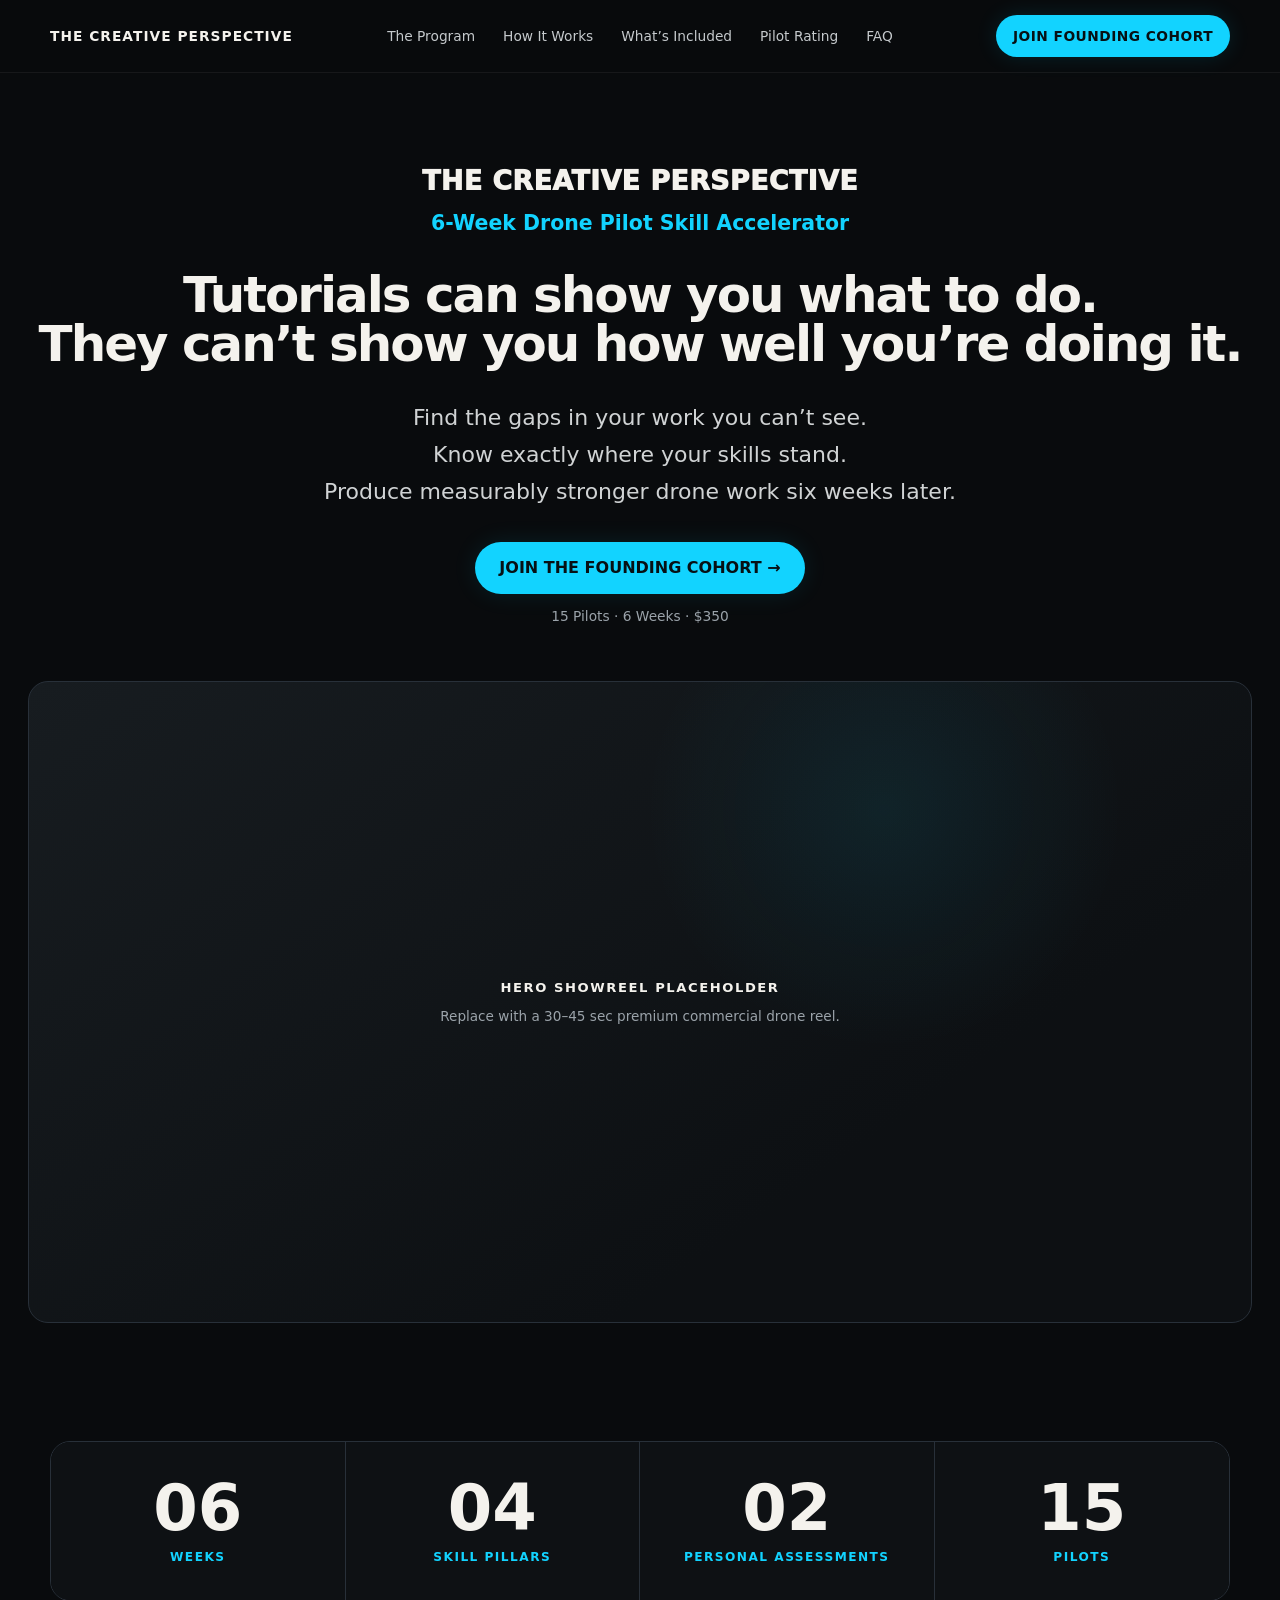
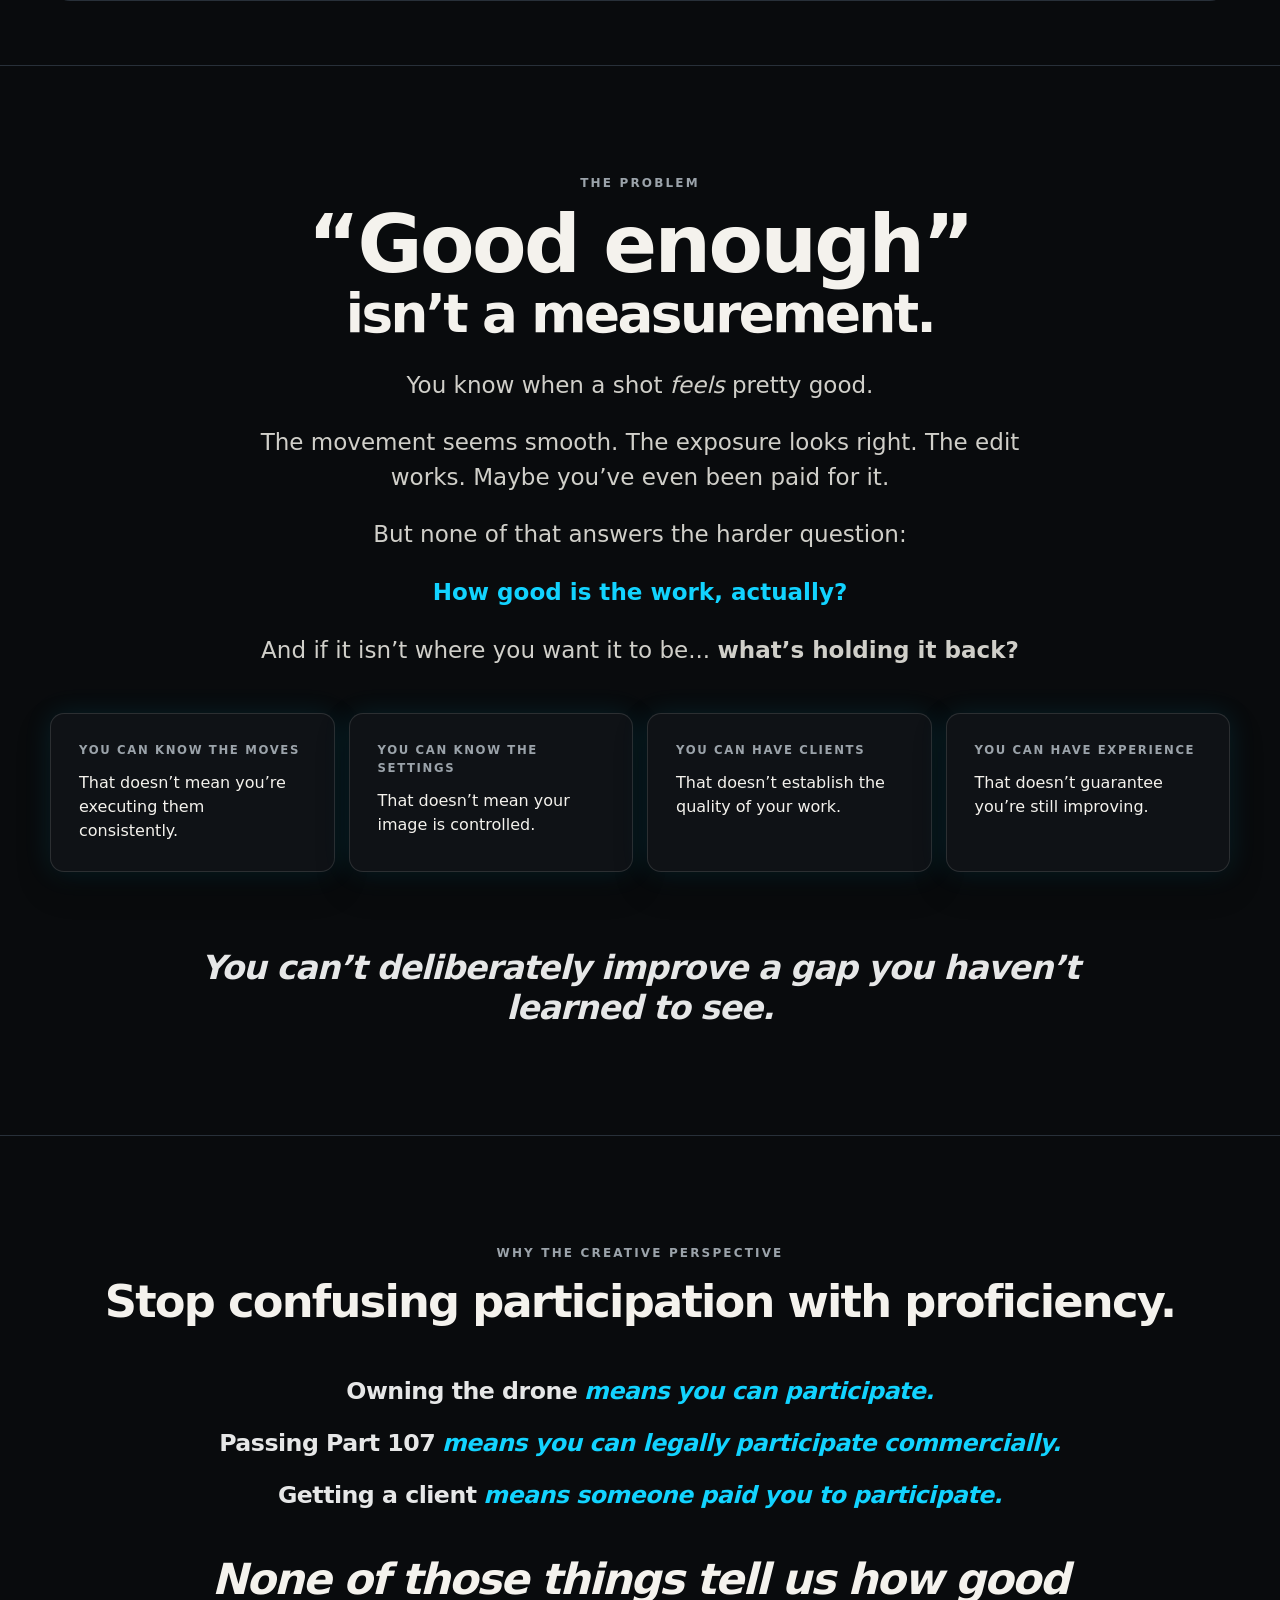
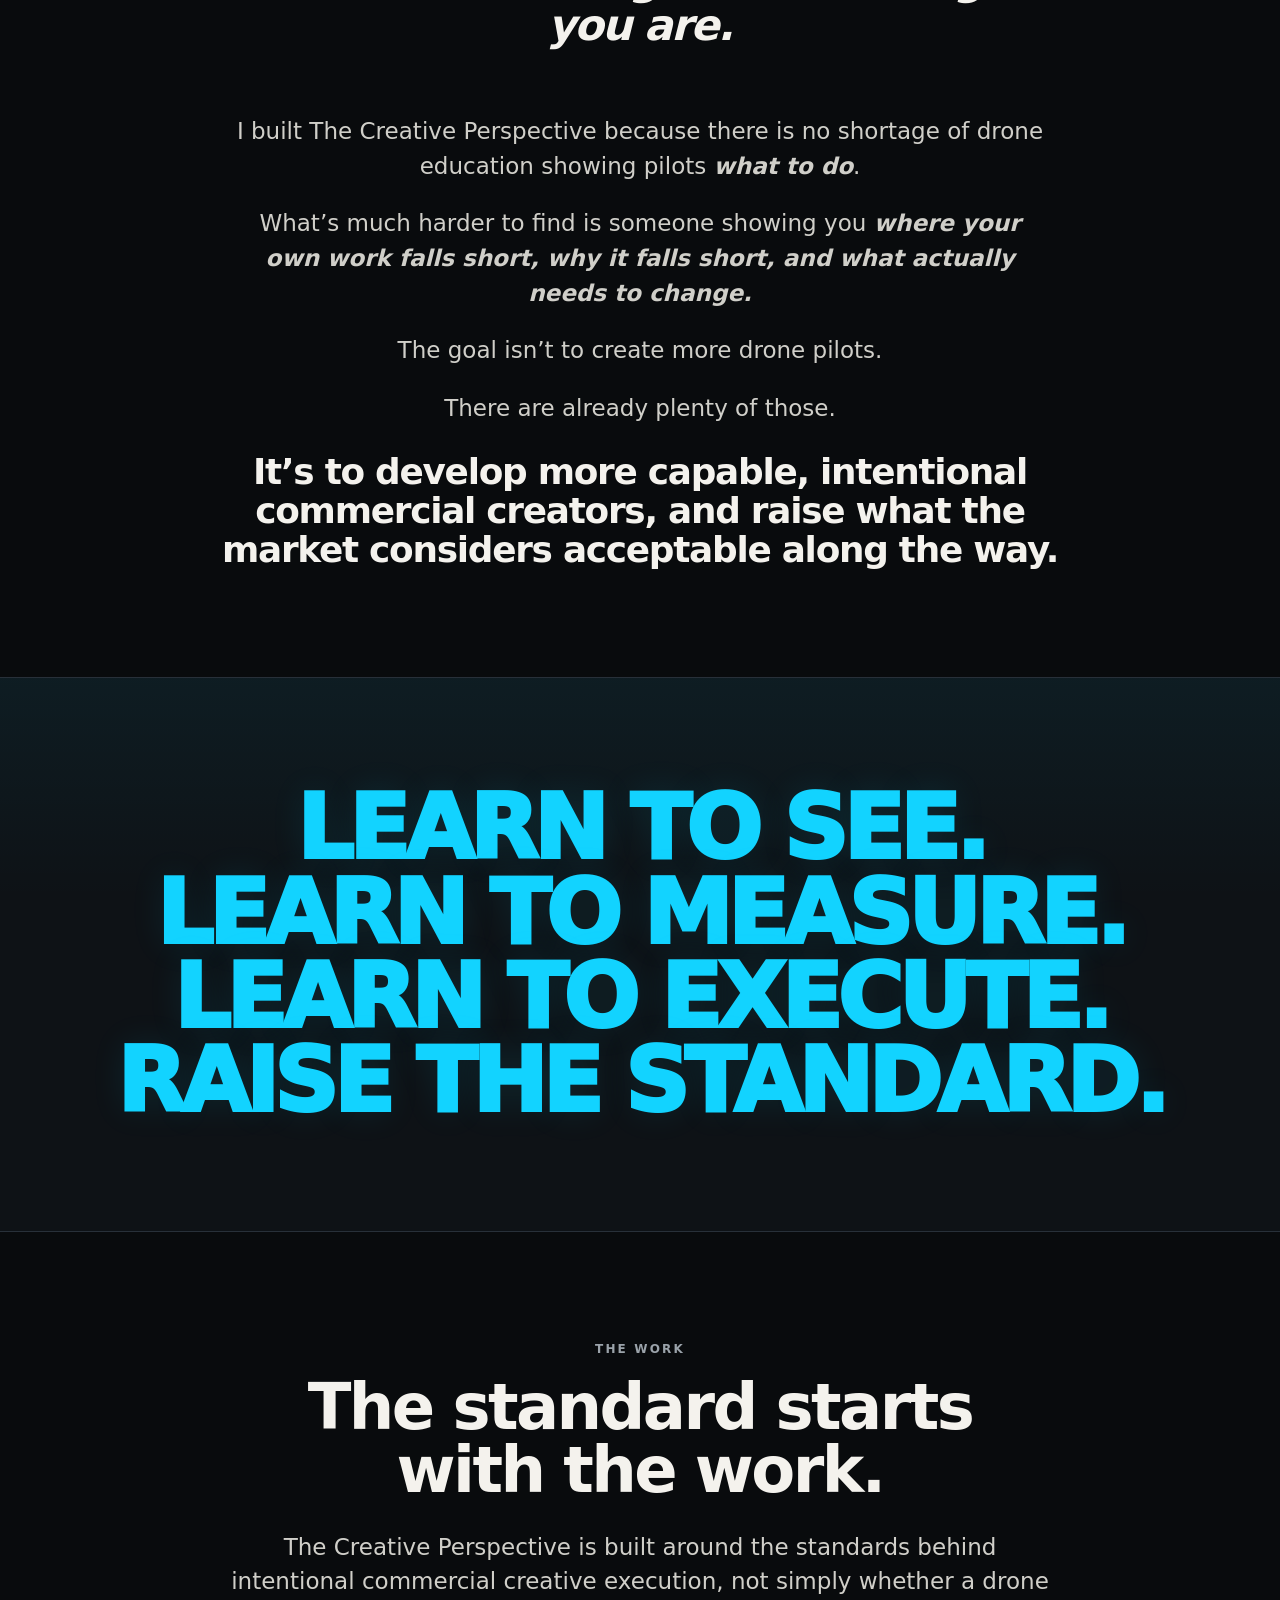
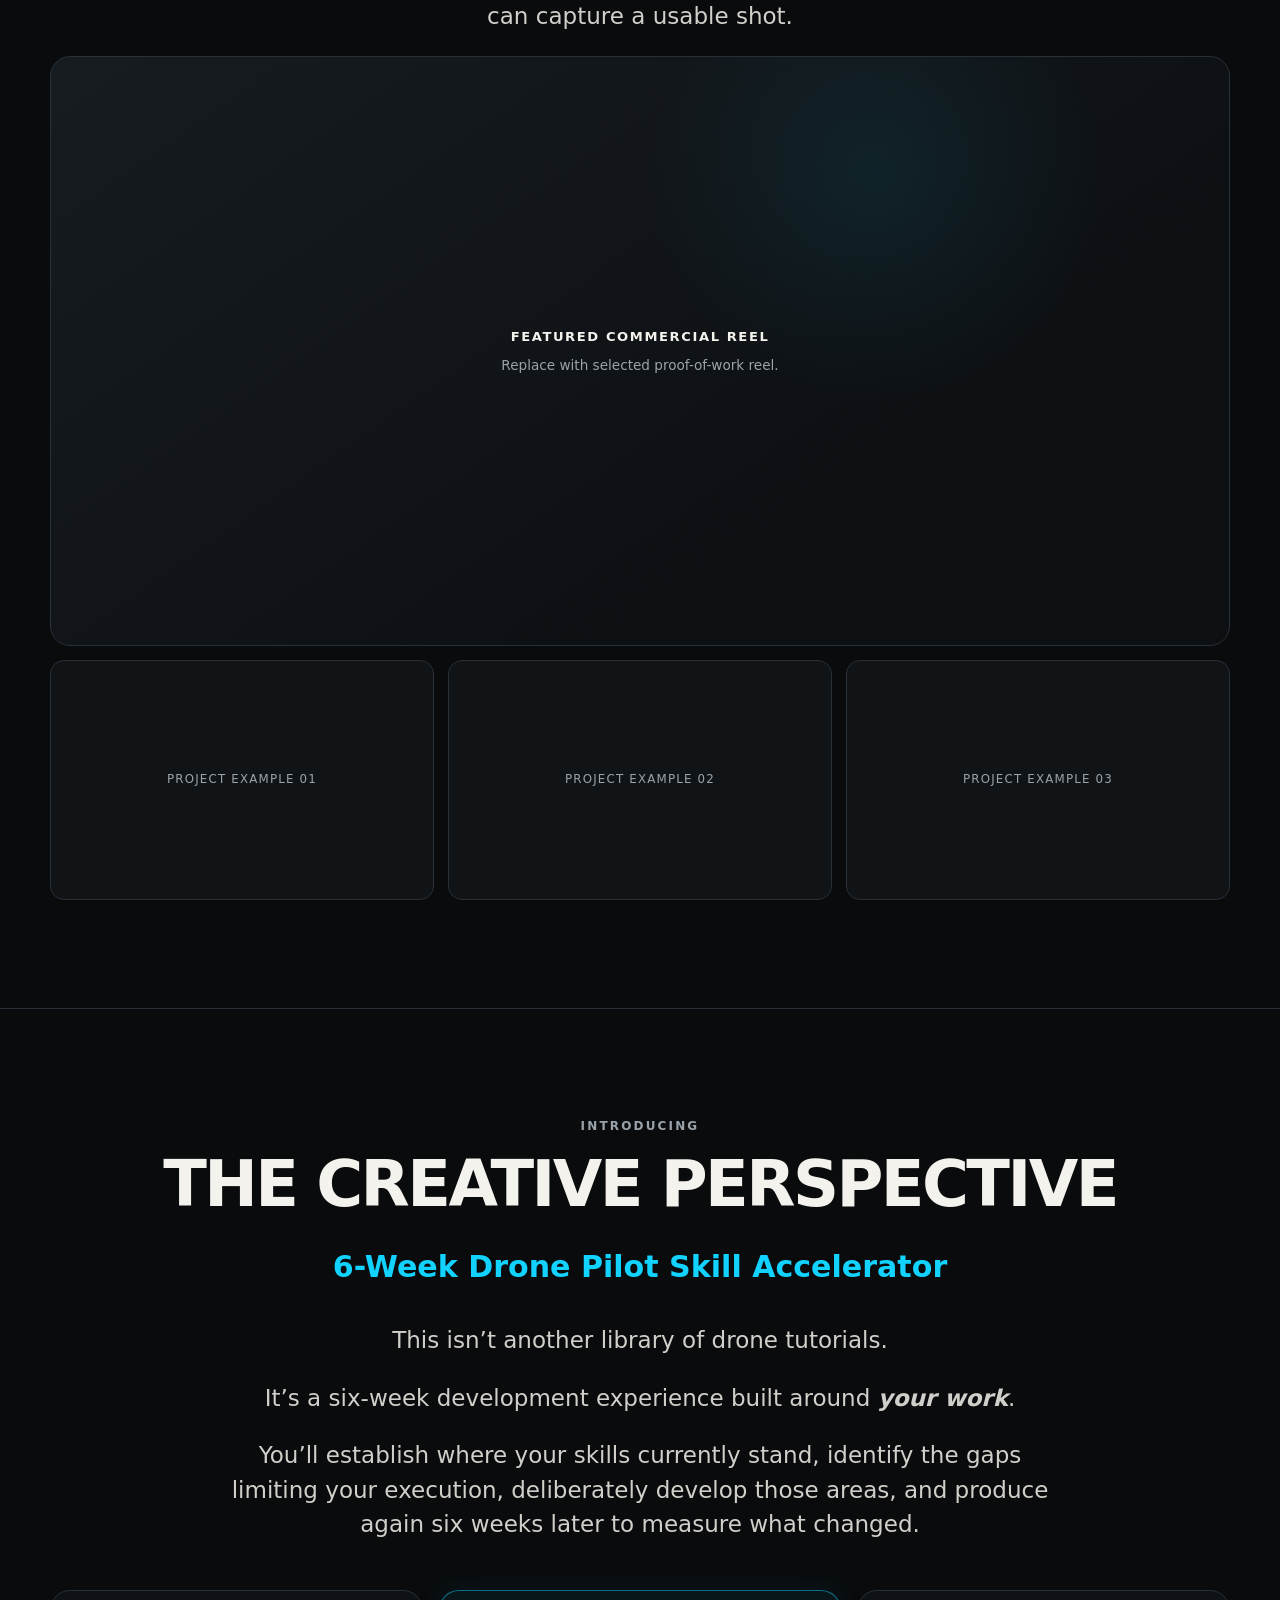
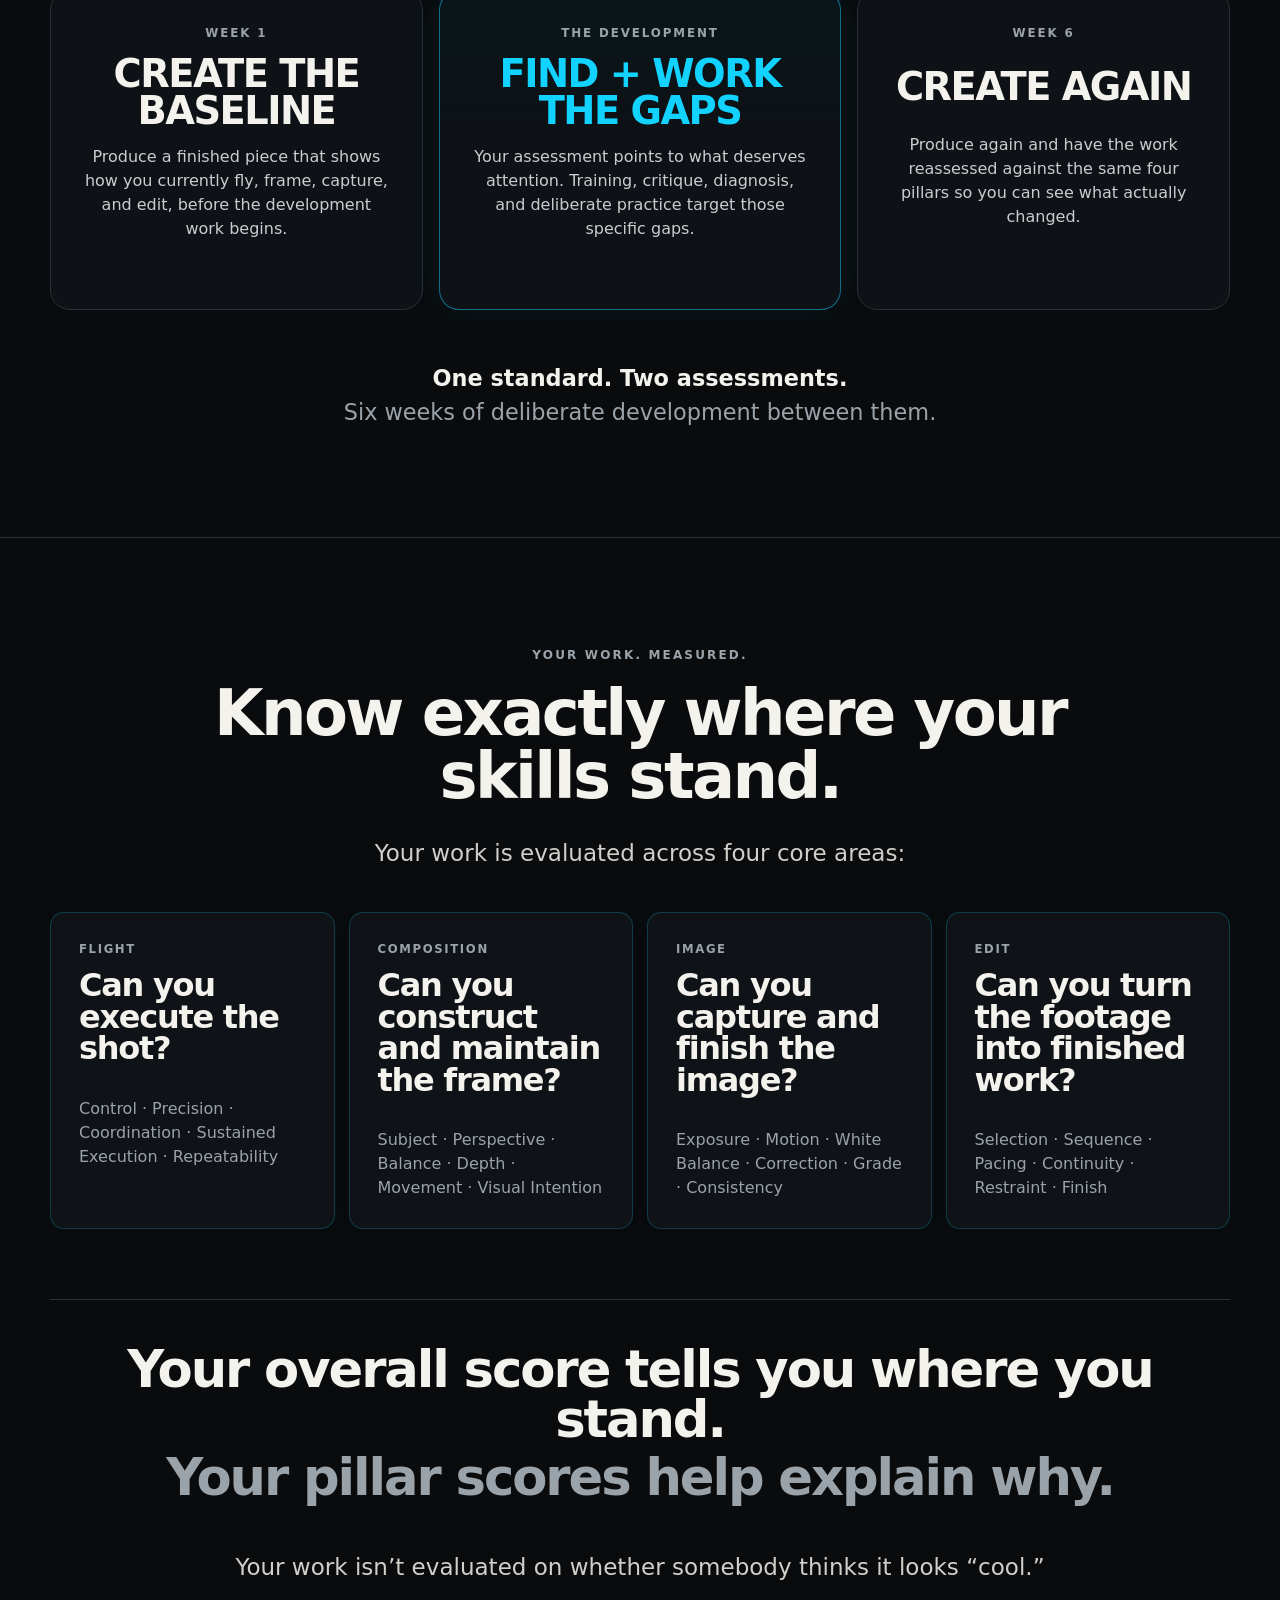
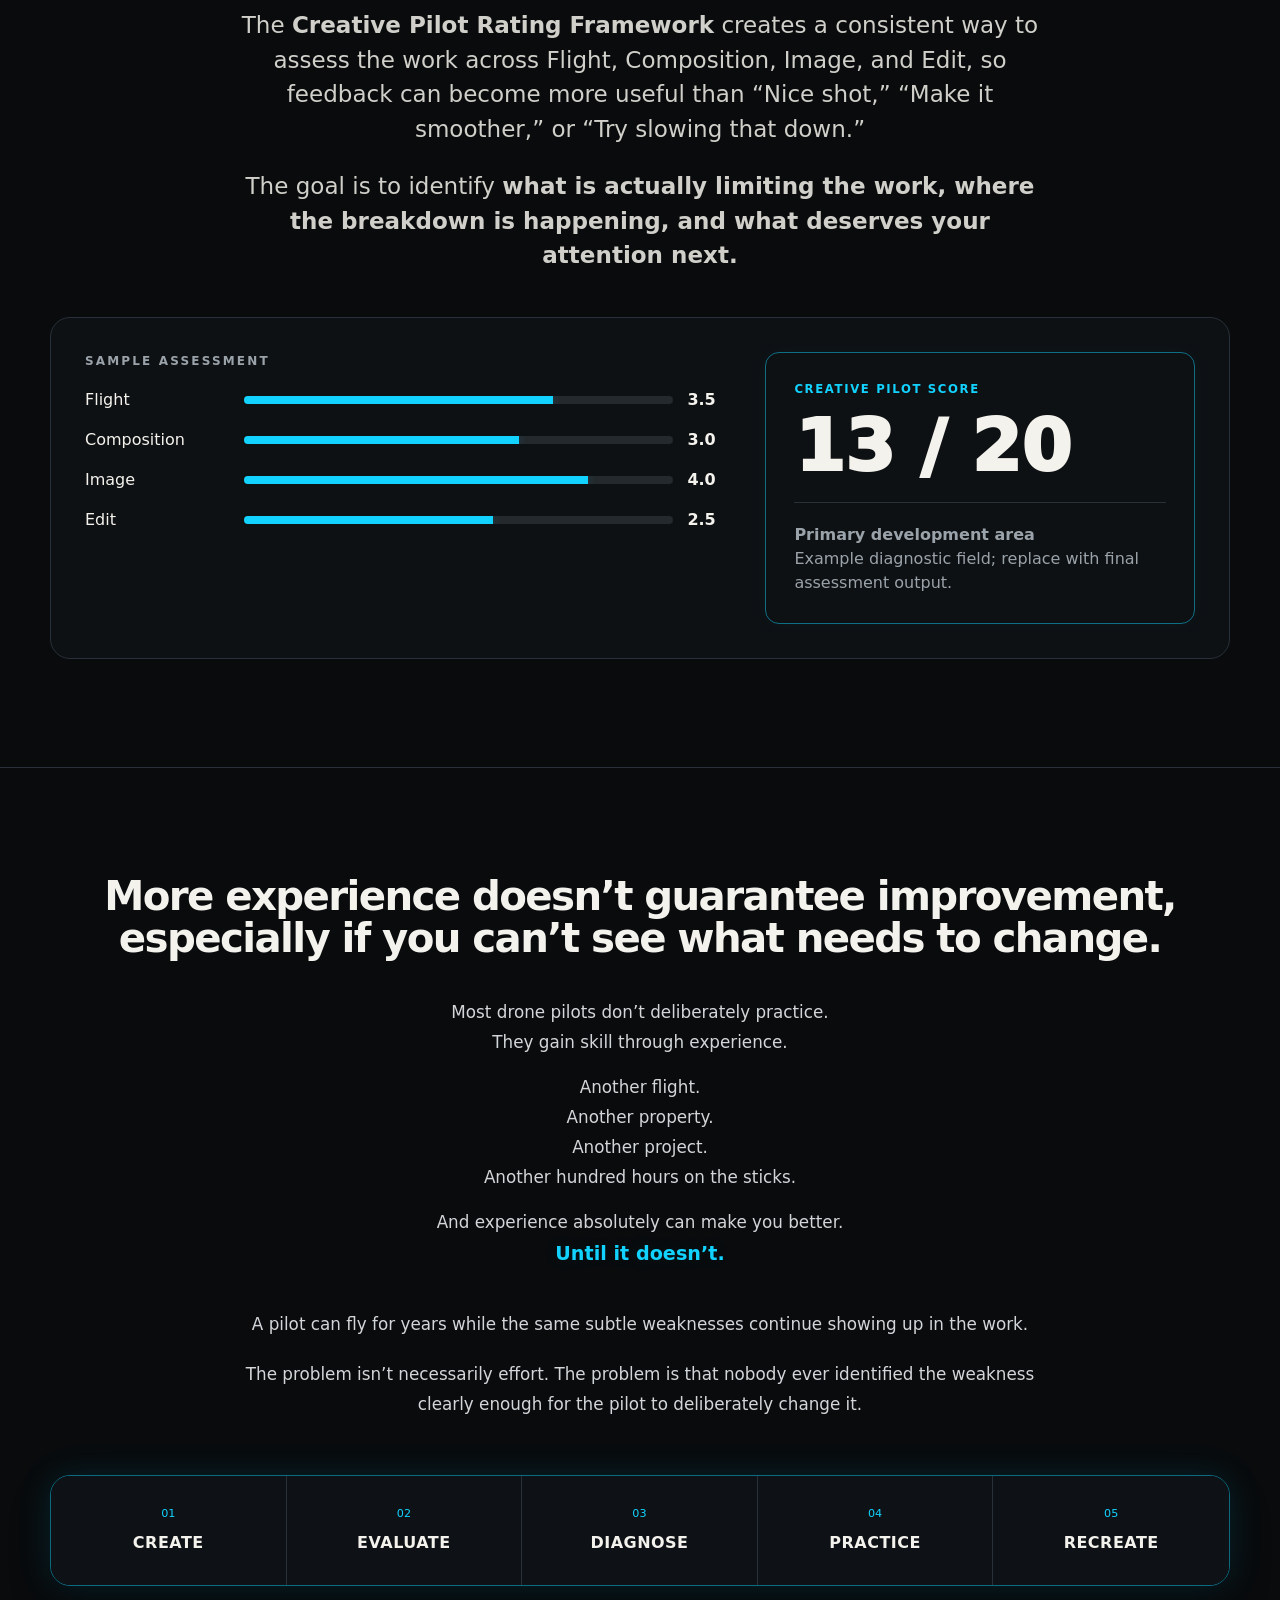
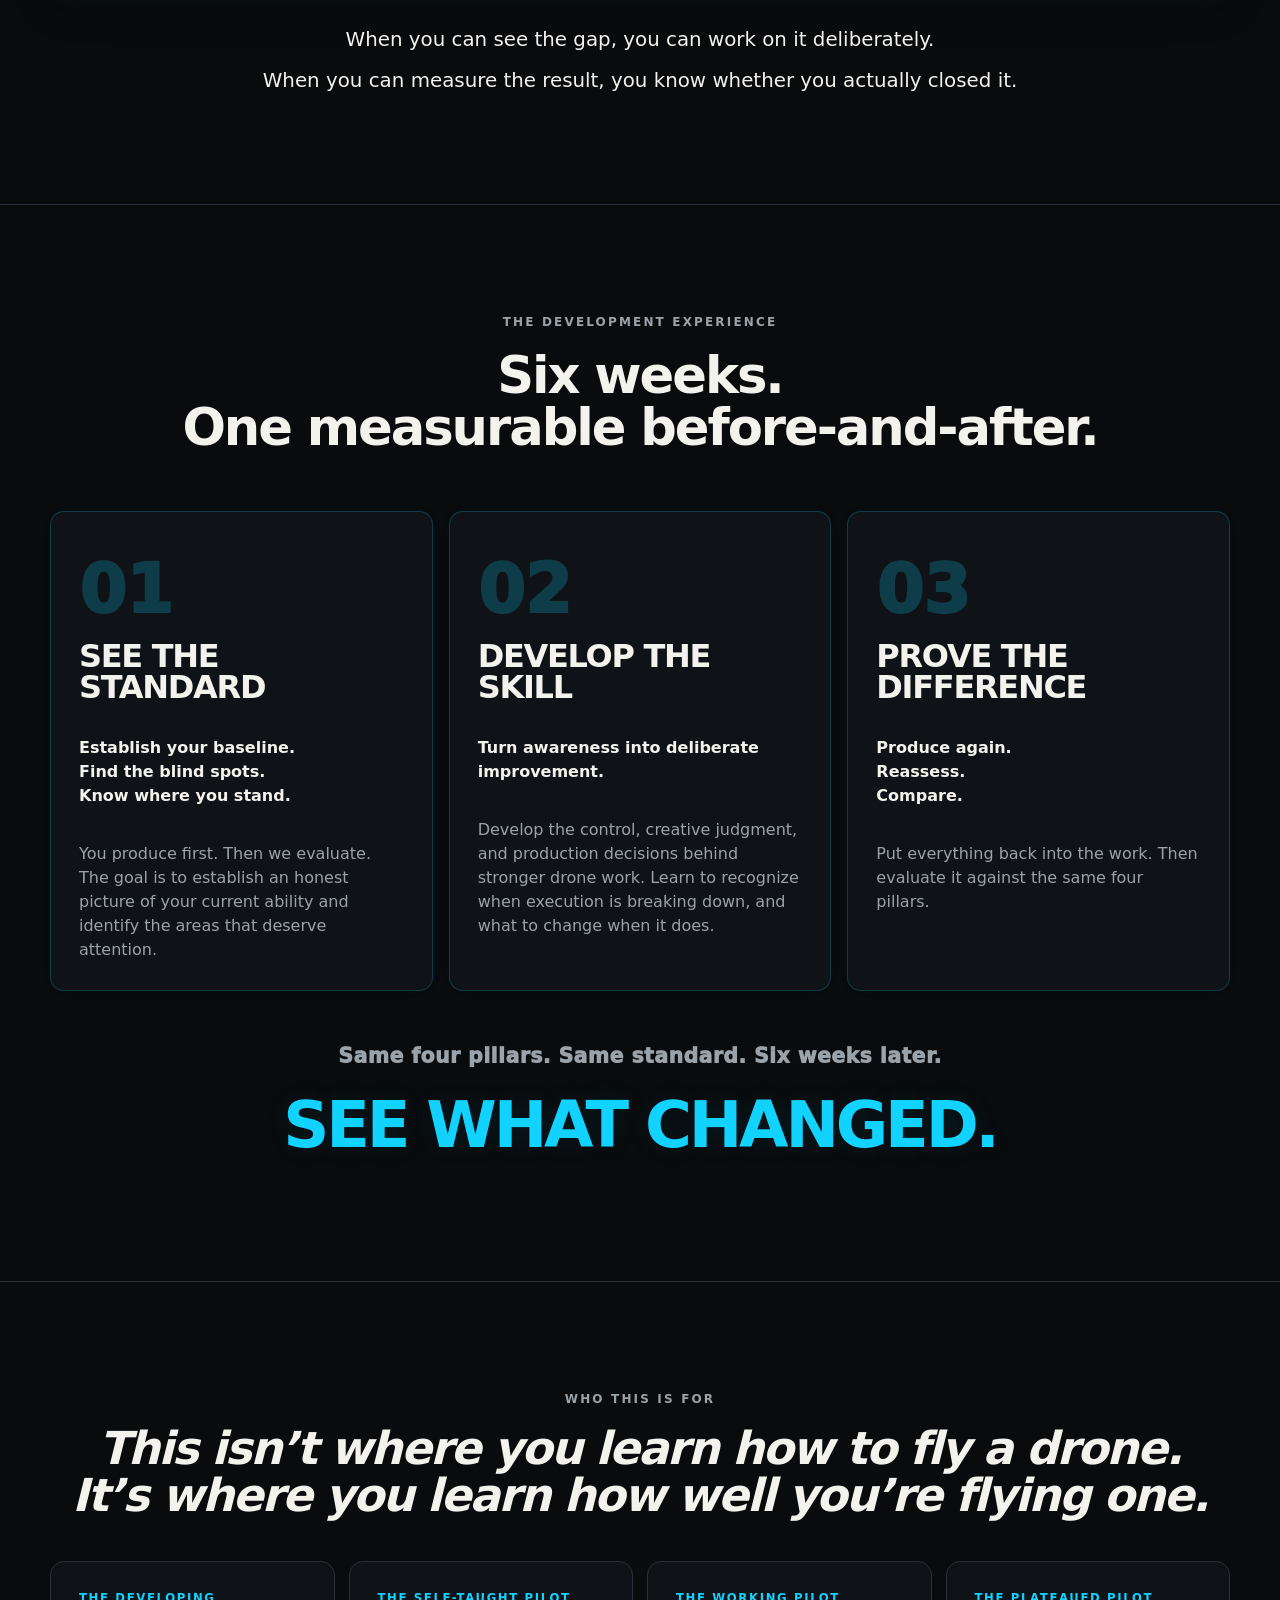
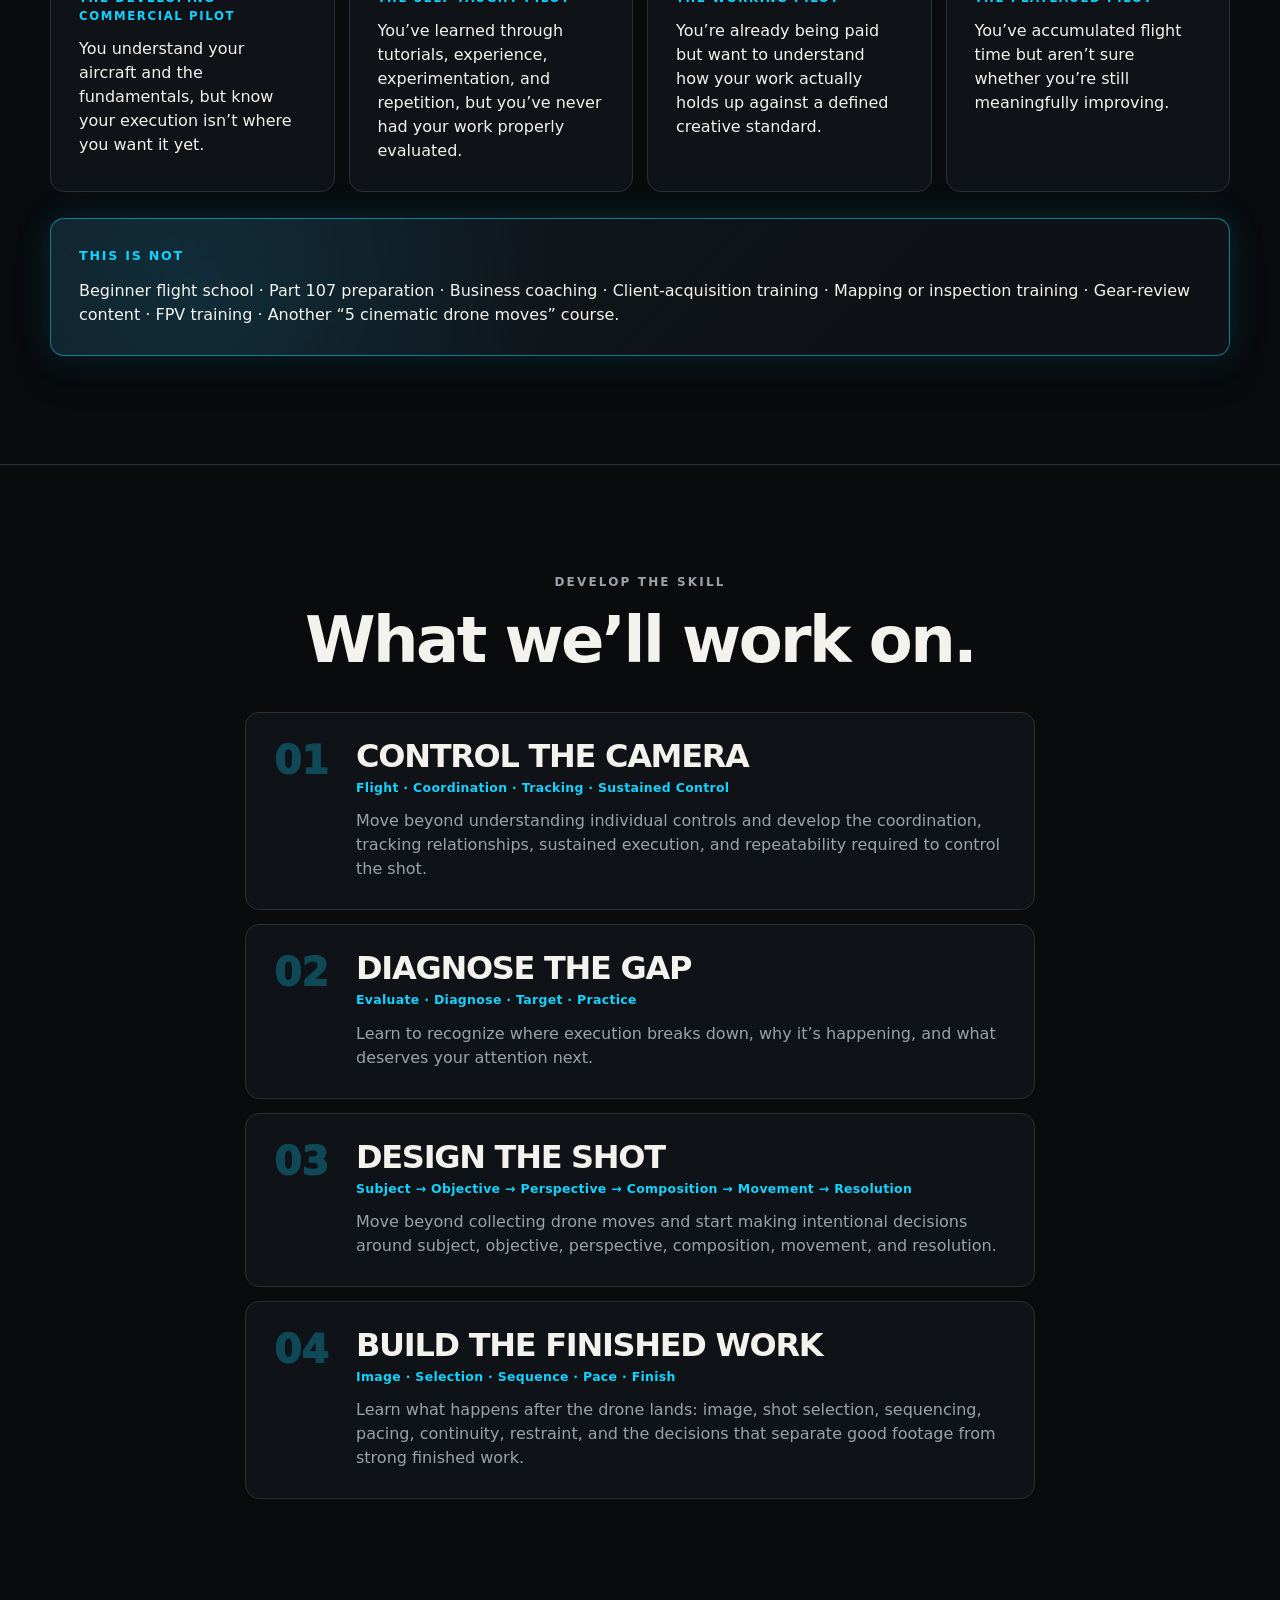
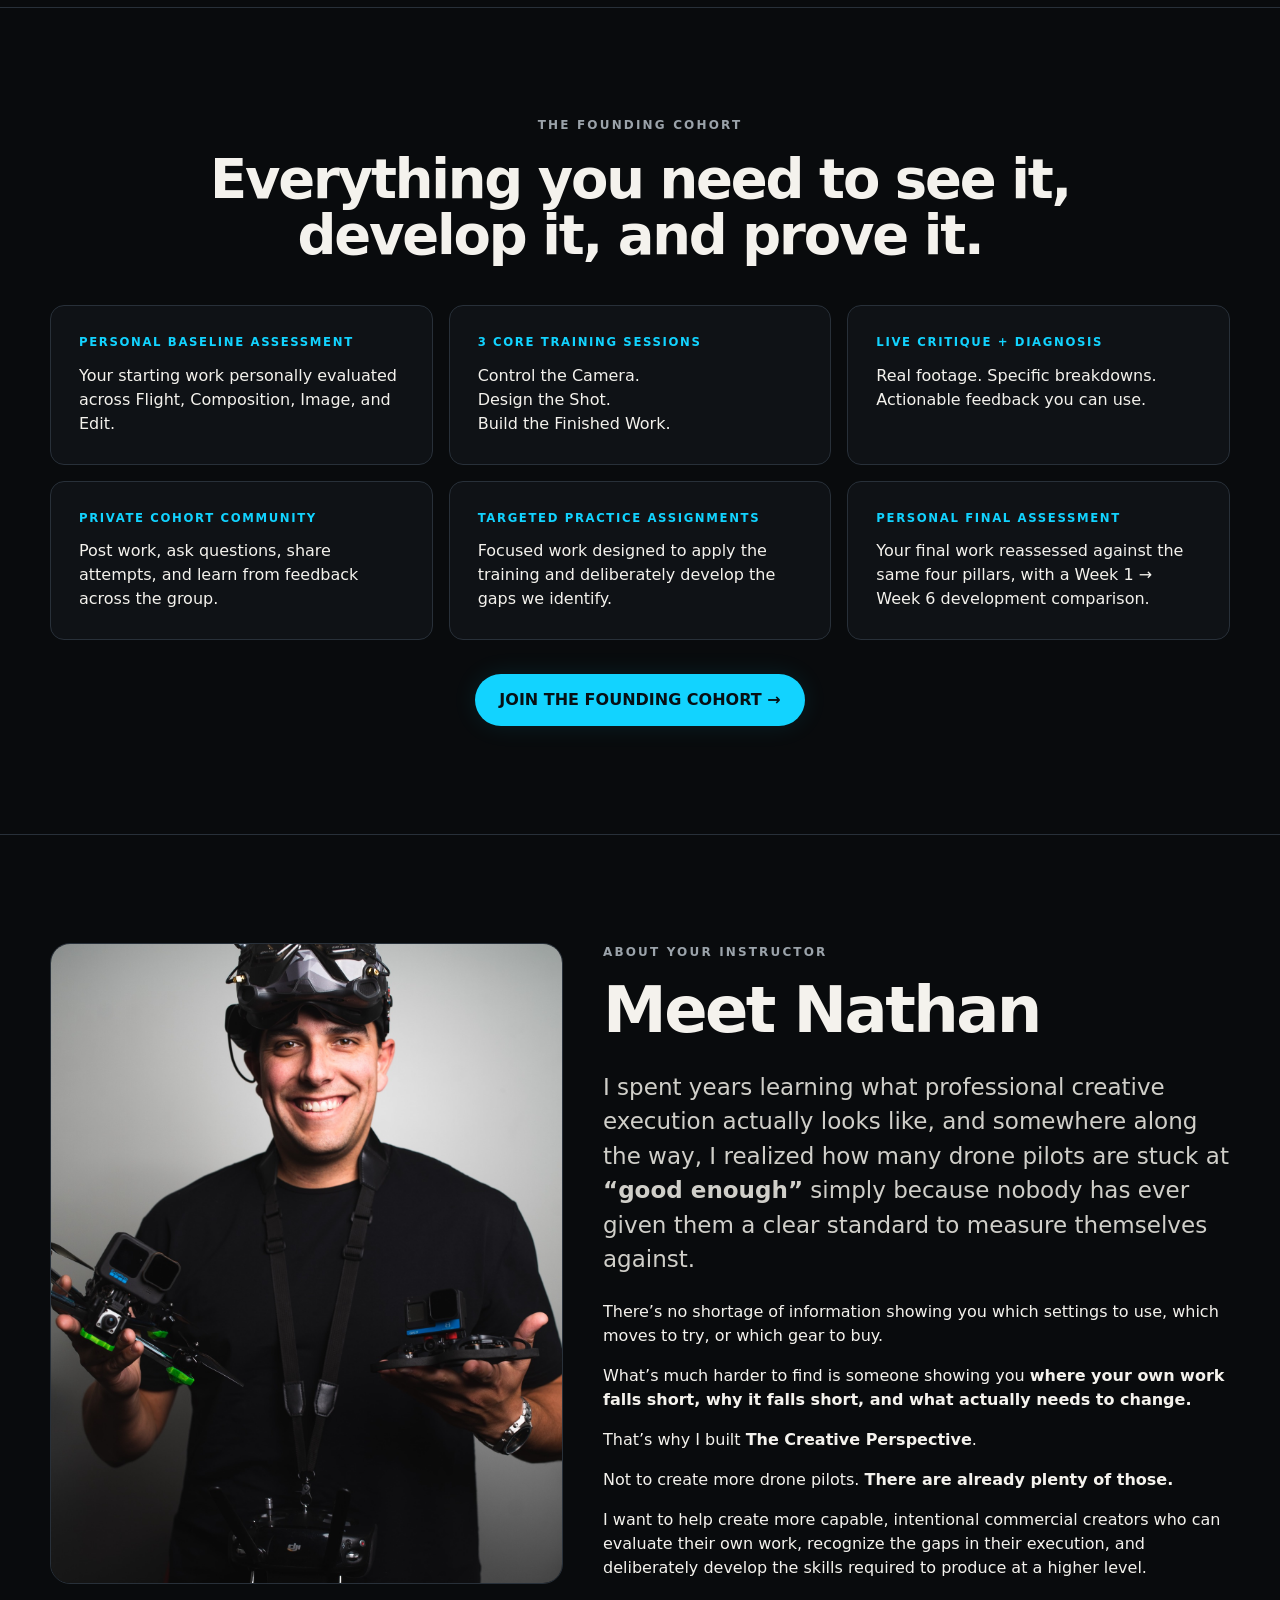
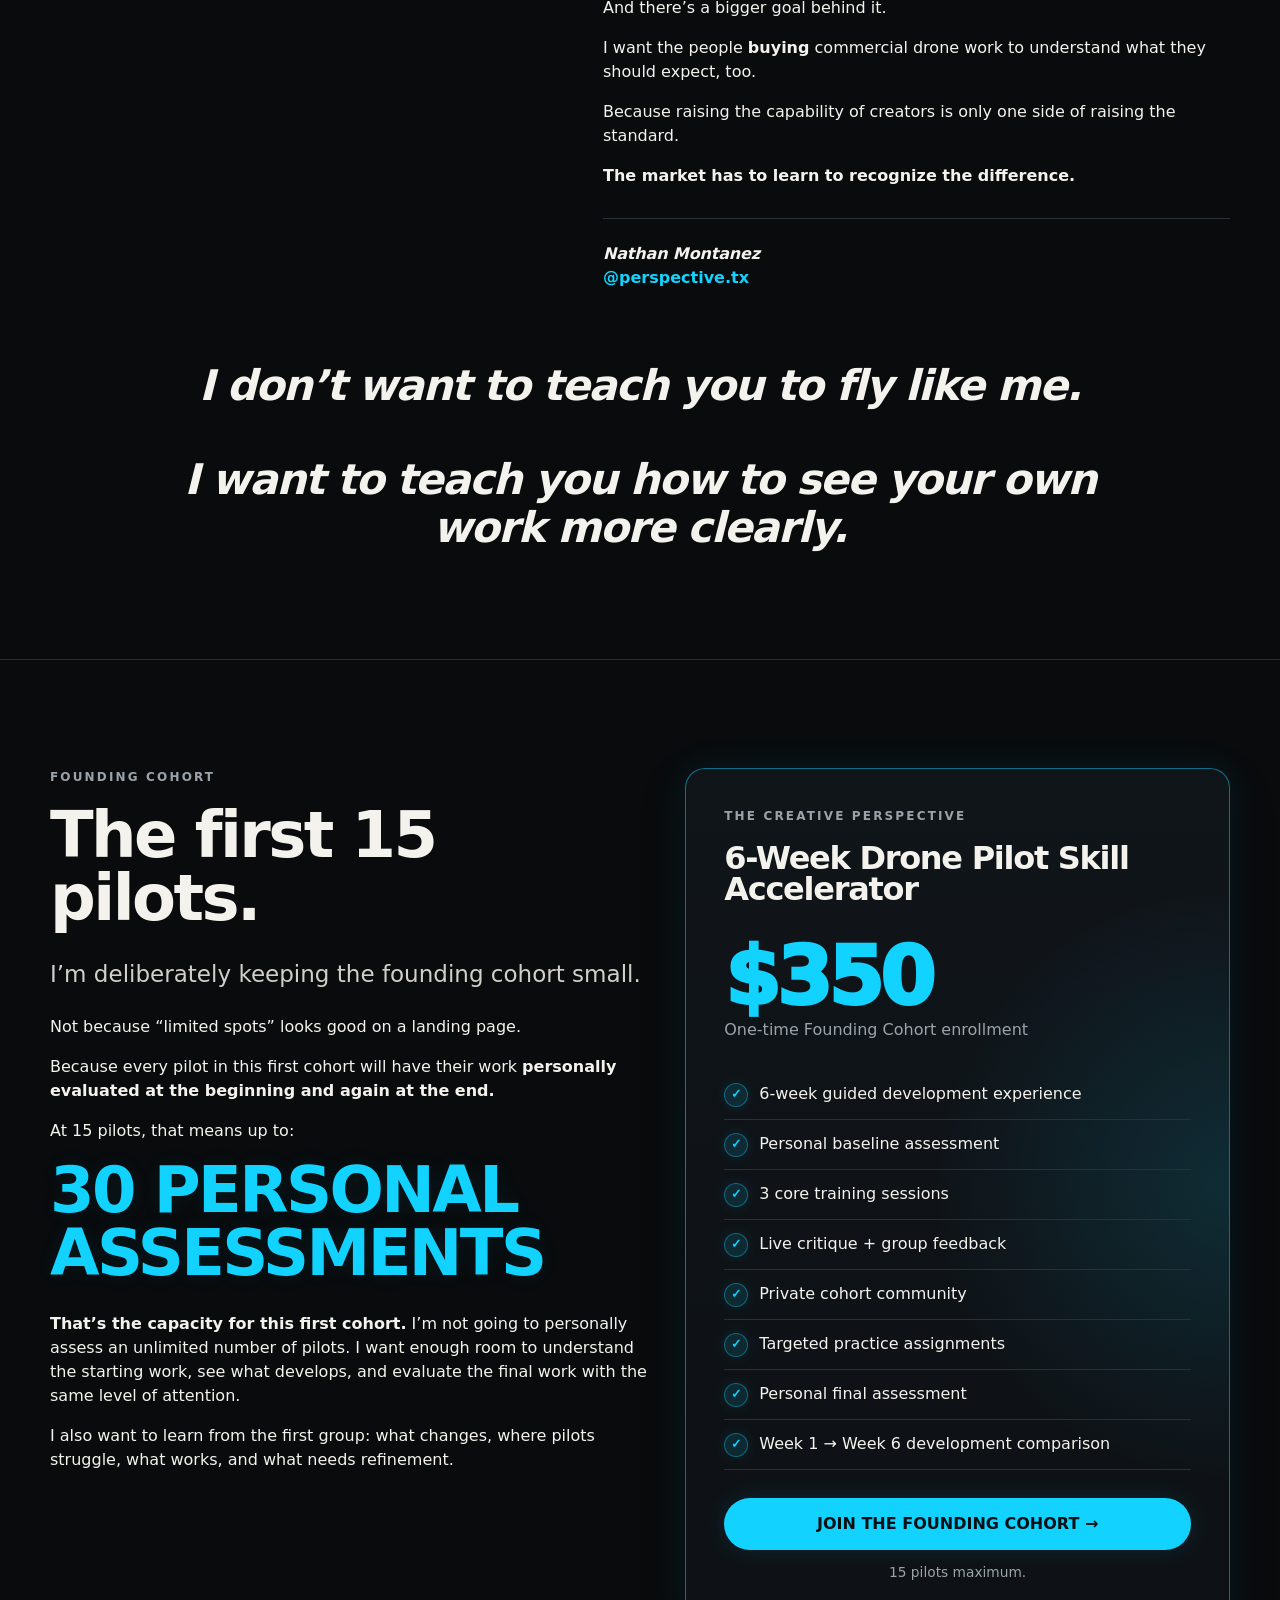
==== commit 2a453495: "Update index.html" ====
--- a/index.html
+++ b/index.html
@@ -9,7 +9,7 @@
 <link rel="stylesheet" href="/styles.css">
 </head>
 <body>
-<nav class="nav" id="nav"><div class="wrap navin"><a class="brand" href="#top">THE CREATIVE PERSPECTIVE</a><div class="links"><a href="#program">The Program</a><a href="#how">How It Works</a><a href="#included">What’s Included</a><a href="#faq">FAQ</a></div><a class="cohortmark header-cta" href="#enroll">JOIN FOUNDING COHORT</a><button class="toggle" aria-label="Toggle navigation">MENU</button></div></nav>
+<nav class="nav" id="nav"><div class="wrap navin"><a class="brand" href="#top">THE CREATIVE PERSPECTIVE</a><div class="links"><a href="#program">The Program</a><a href="#how">How It Works</a><a href="#included">What’s Included</a><a href="/creative-pilot-rating/">Pilot Rating</a><a href="#faq">FAQ</a></div><a class="cohortmark header-cta" href="#enroll">JOIN FOUNDING COHORT</a><button class="toggle" aria-label="Toggle navigation">MENU</button></div></nav>
 <main id="top">
 
 <section class="hero"><div class="wrap center">
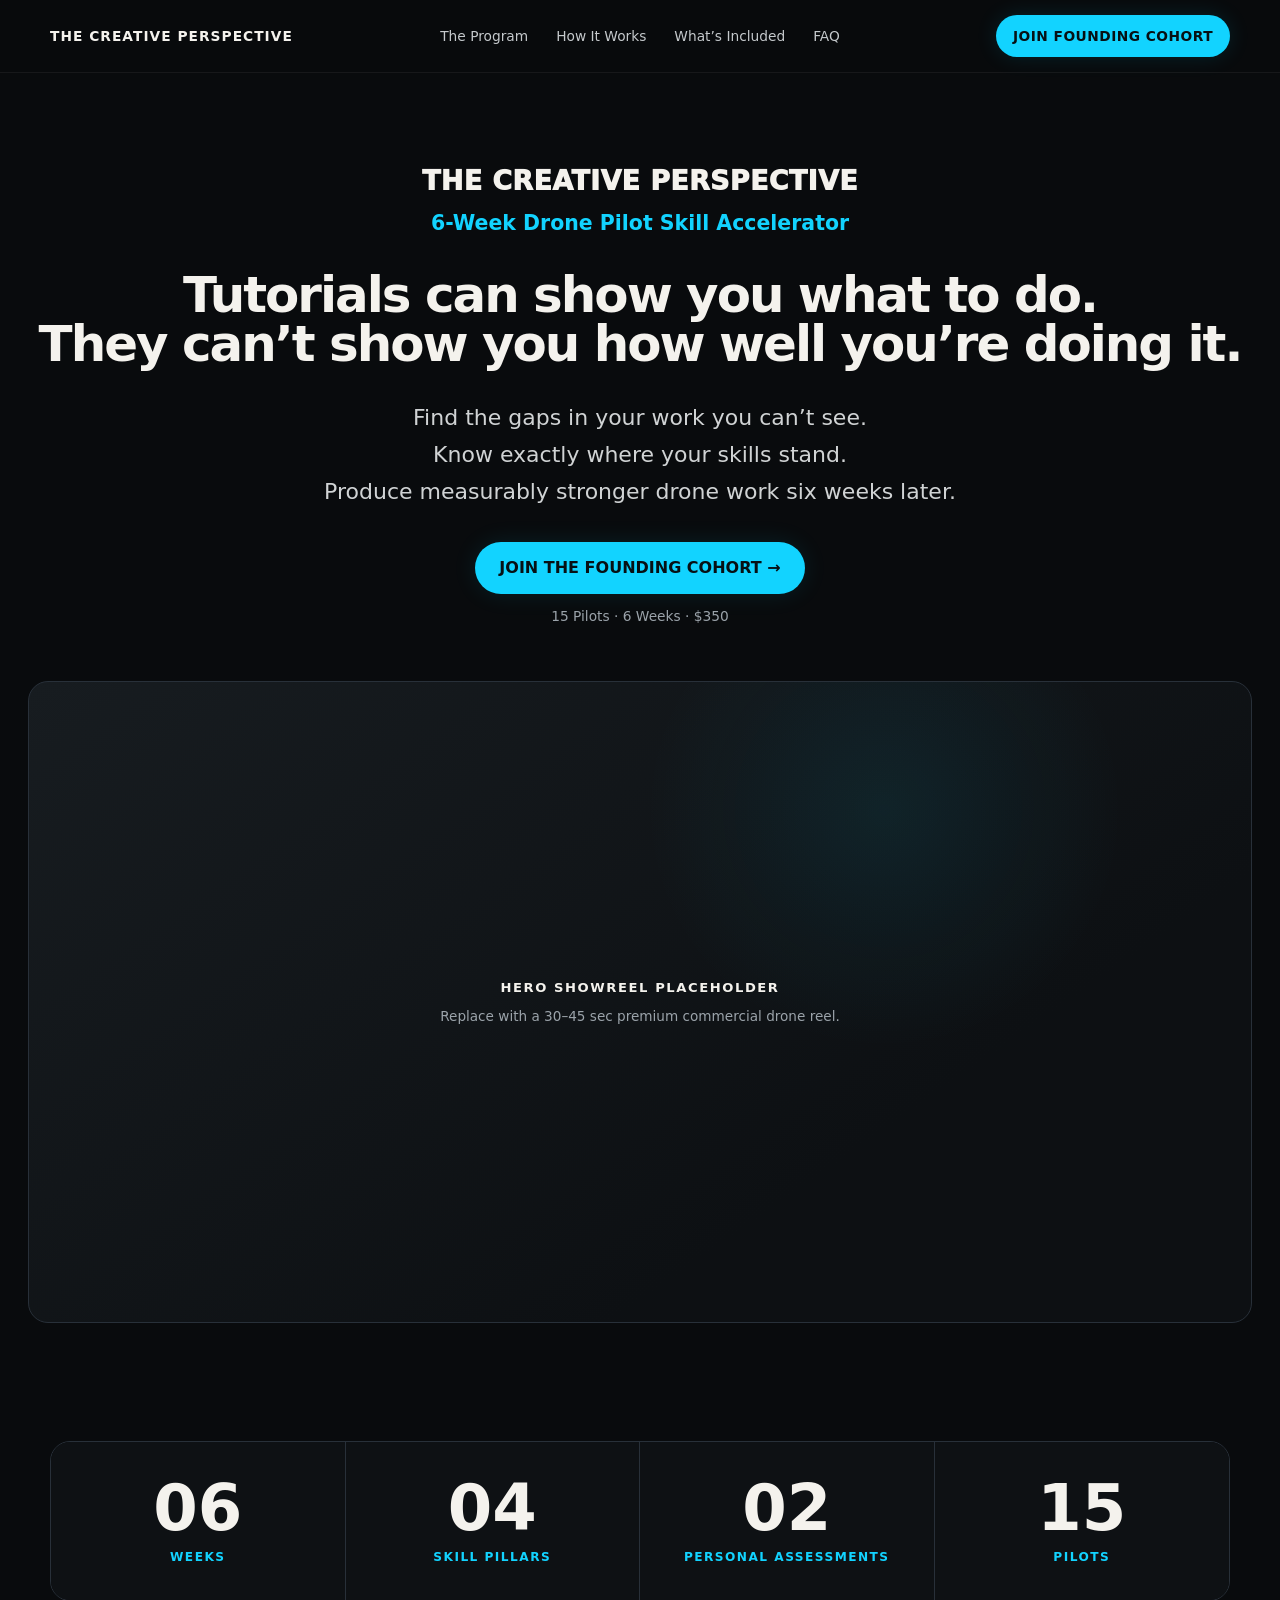
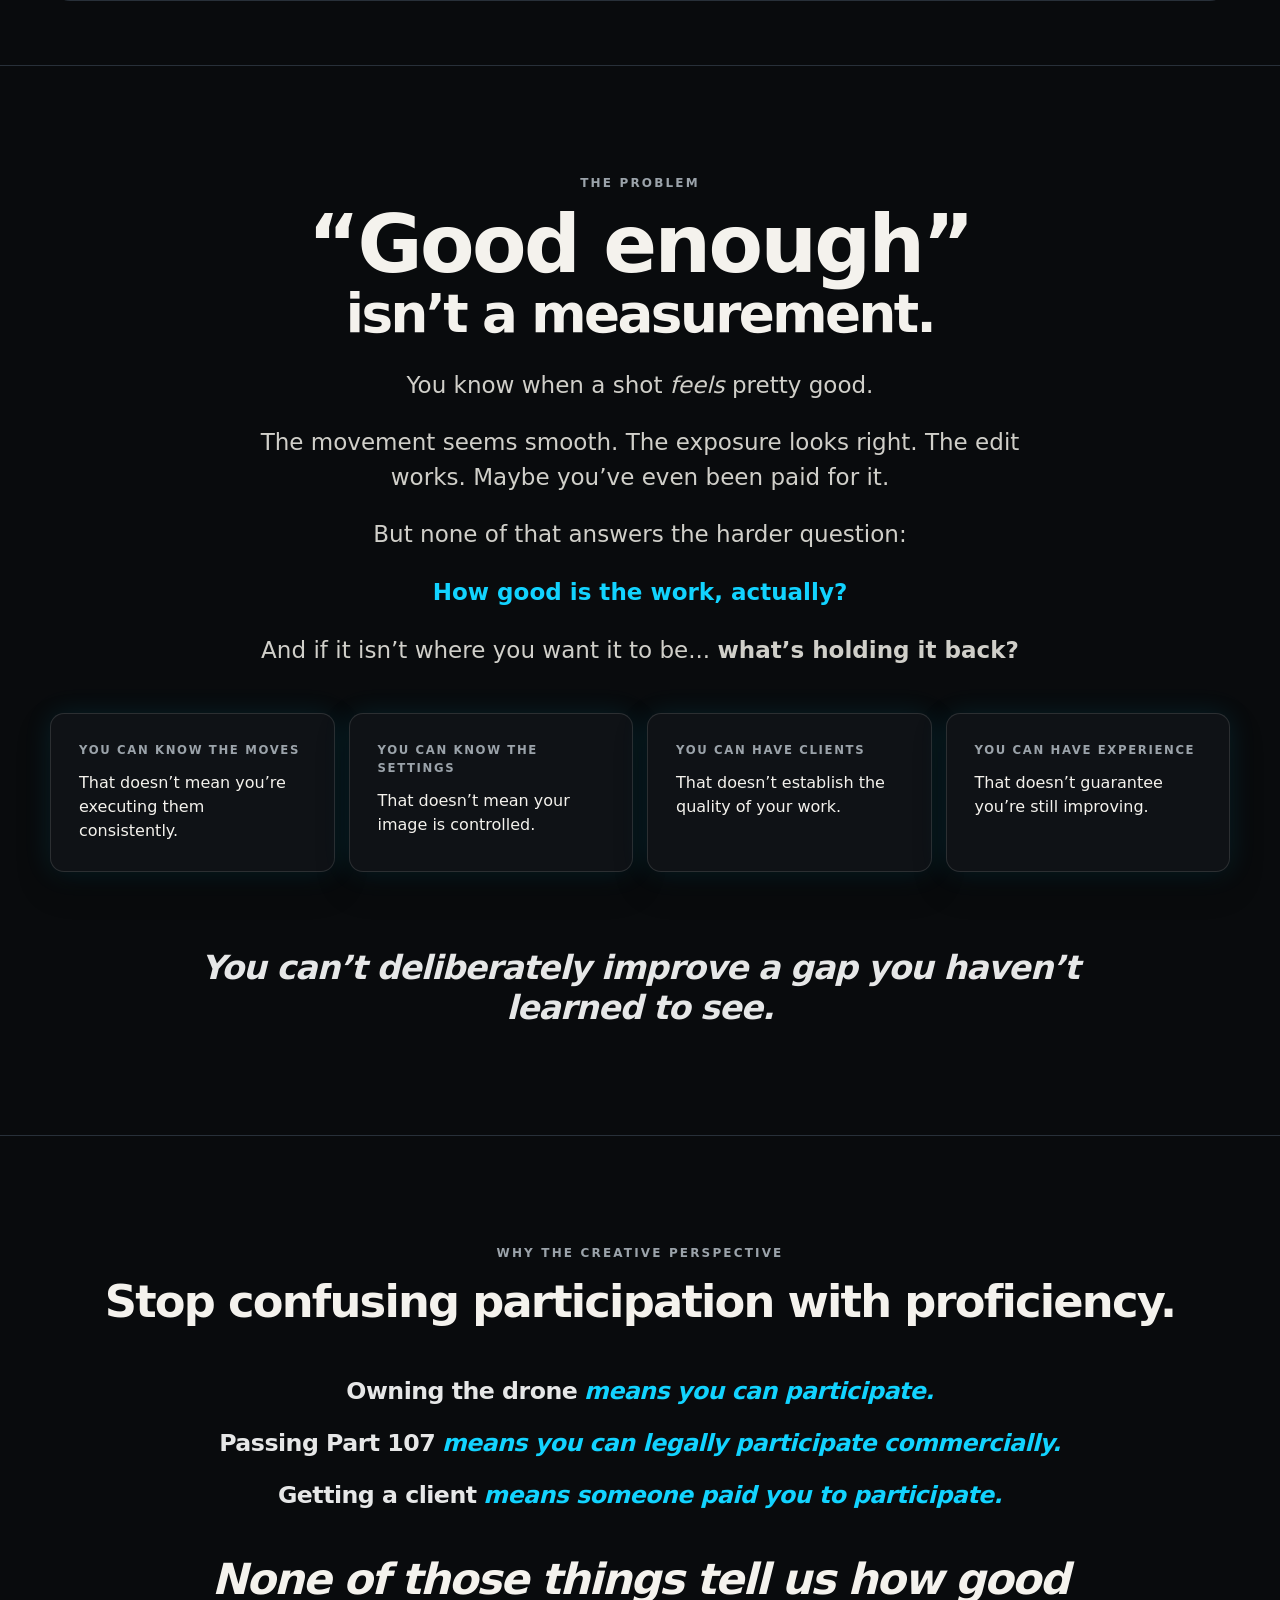
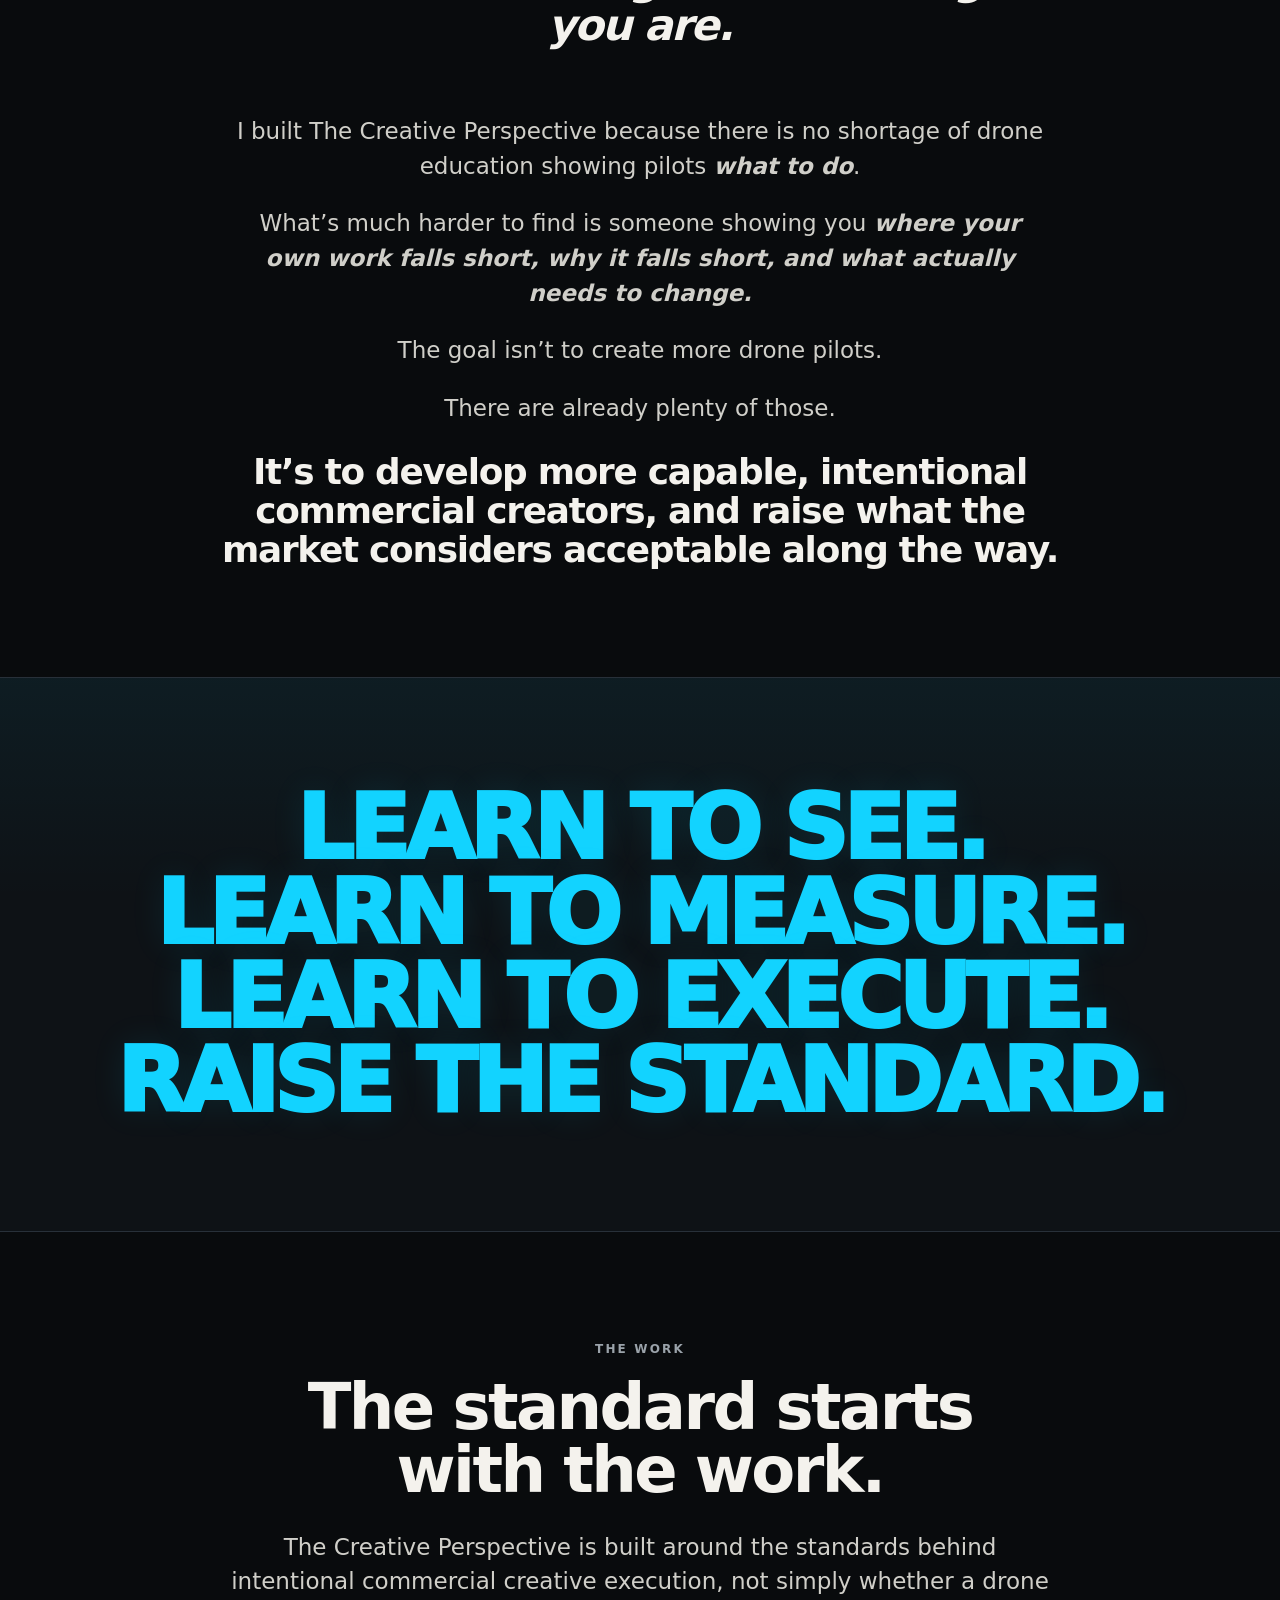
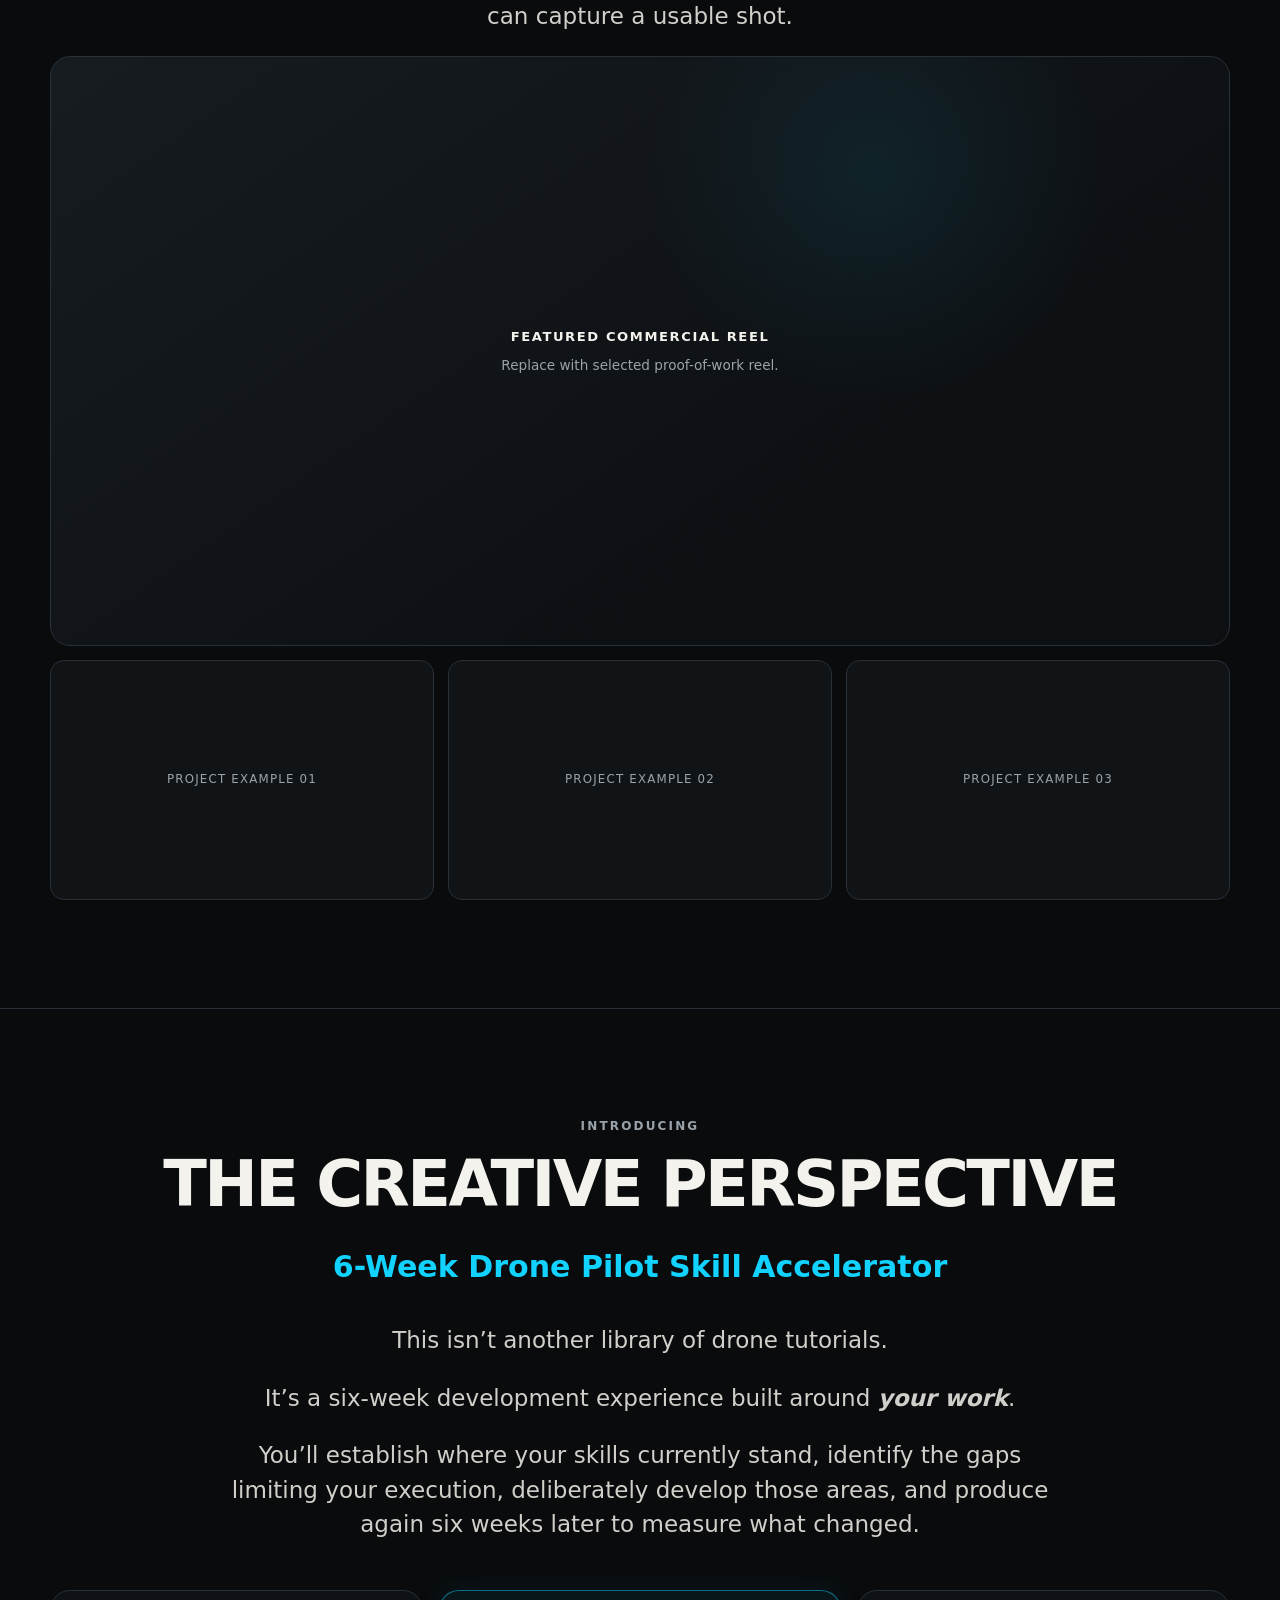
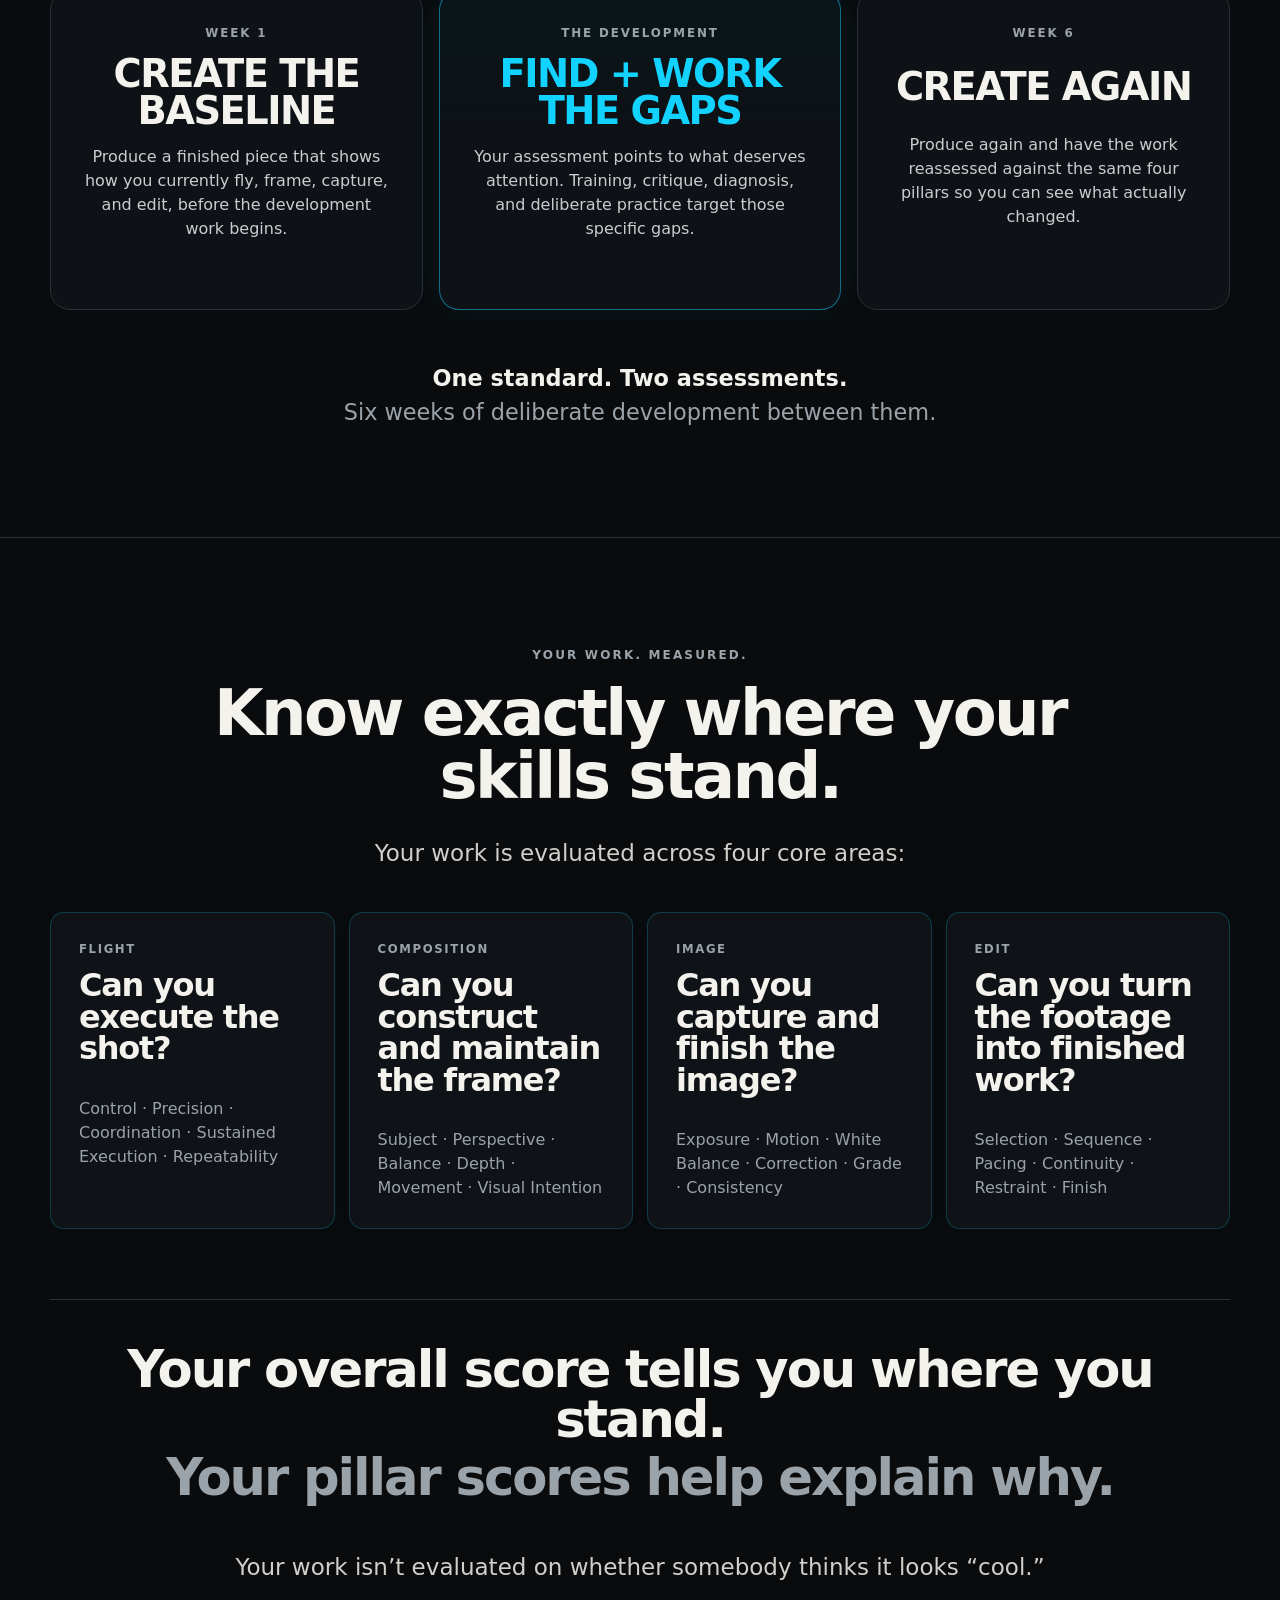
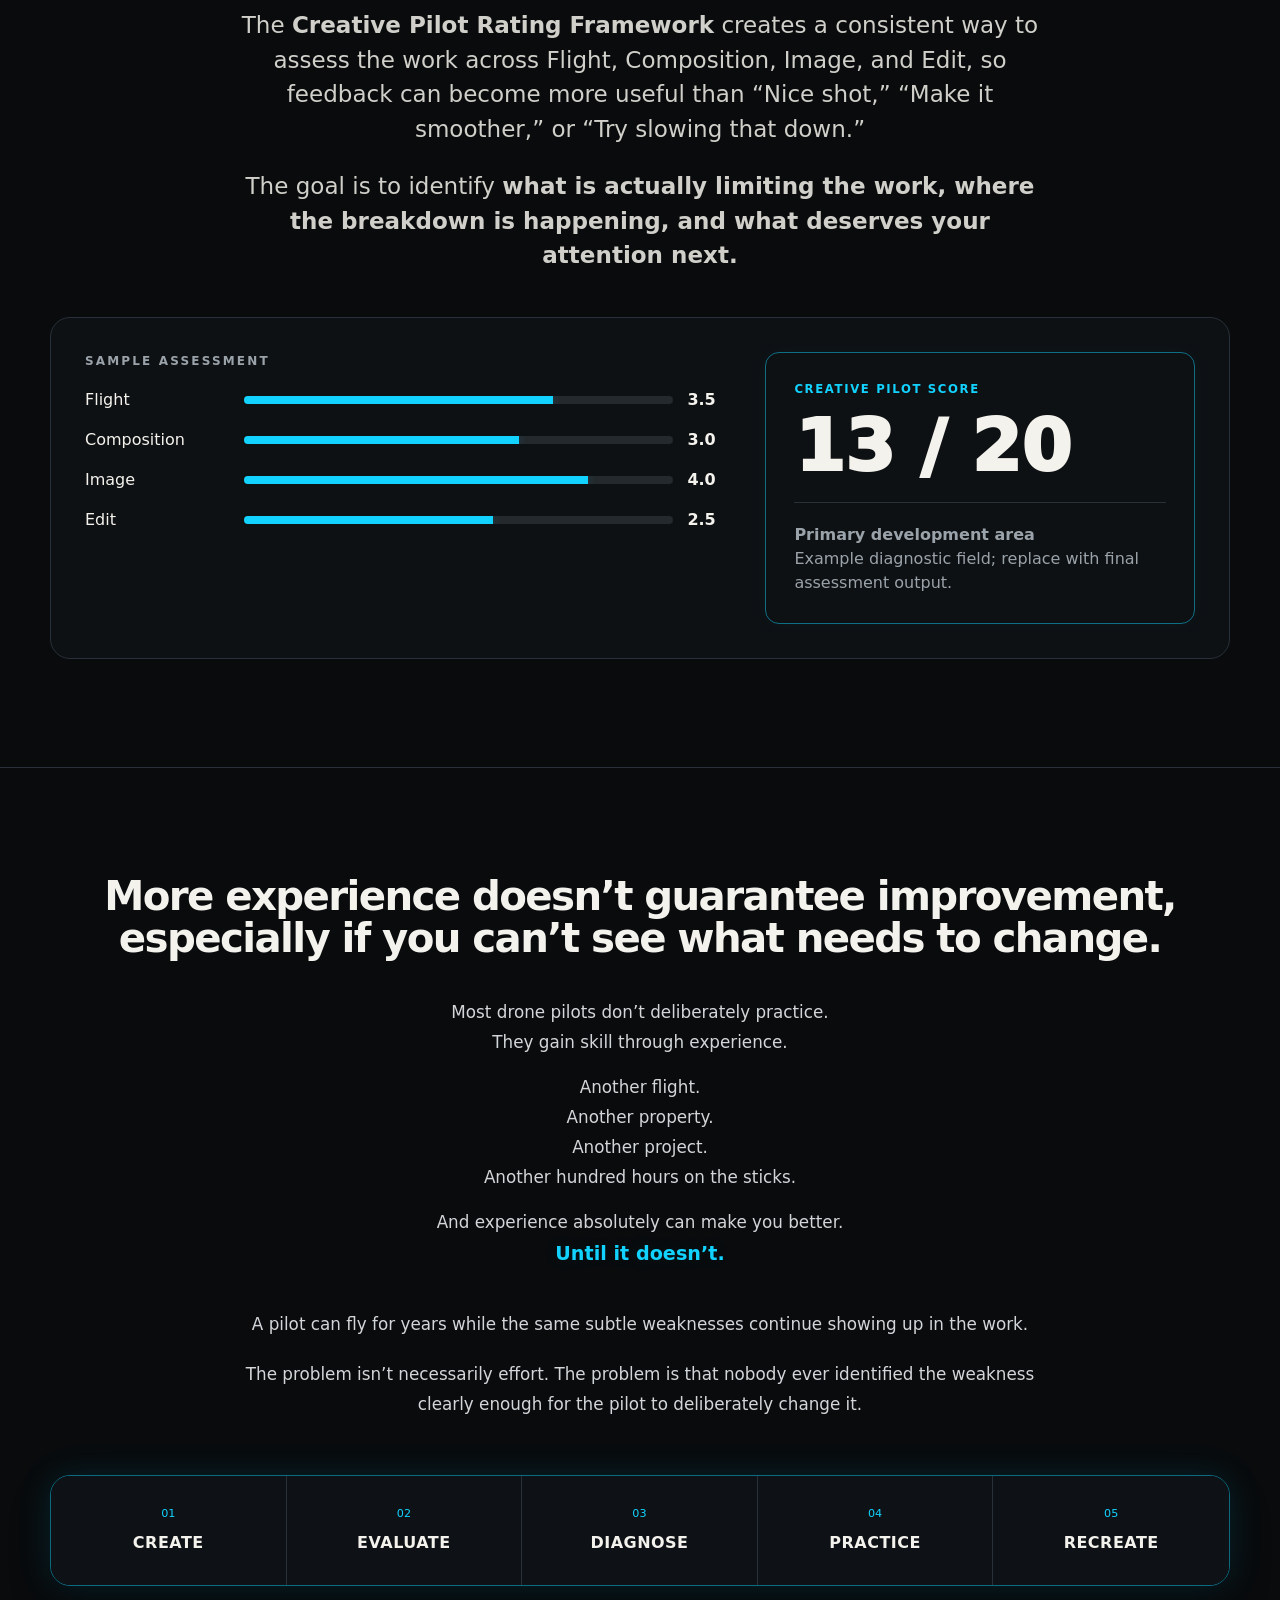
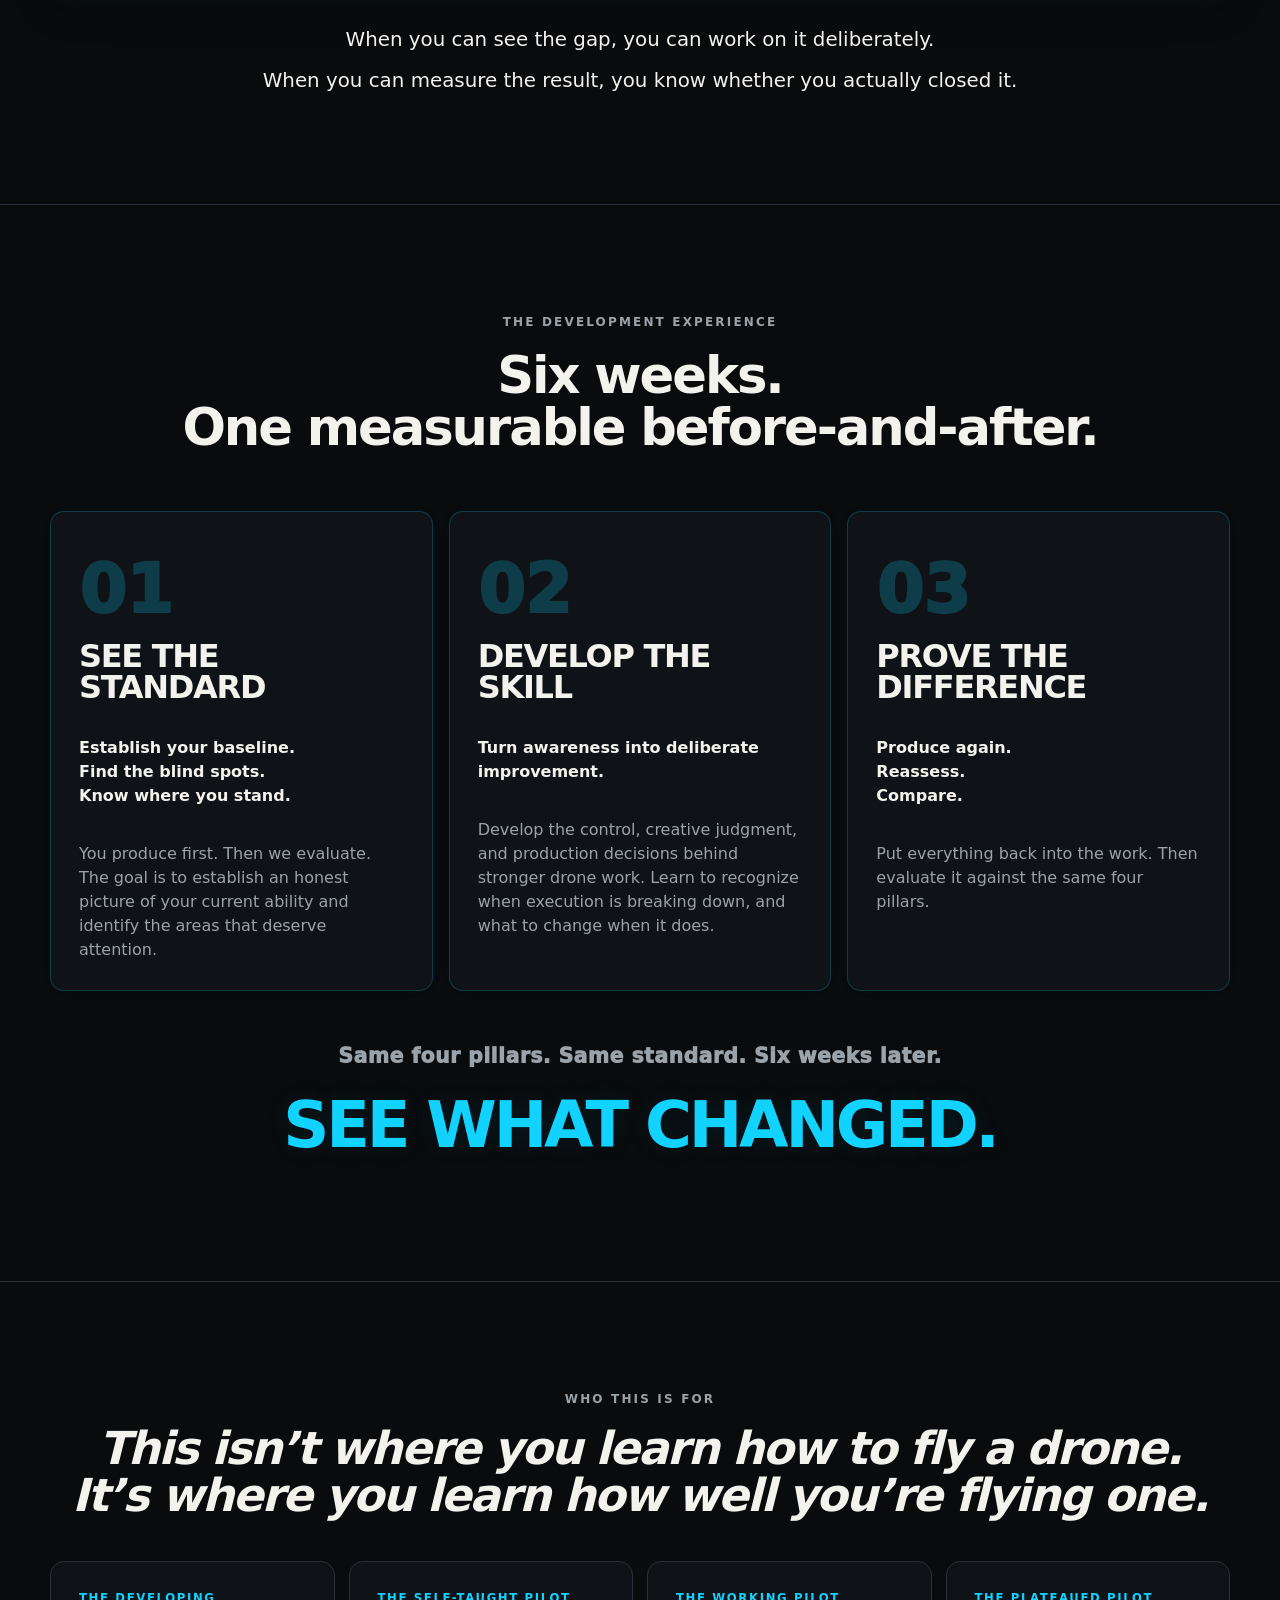
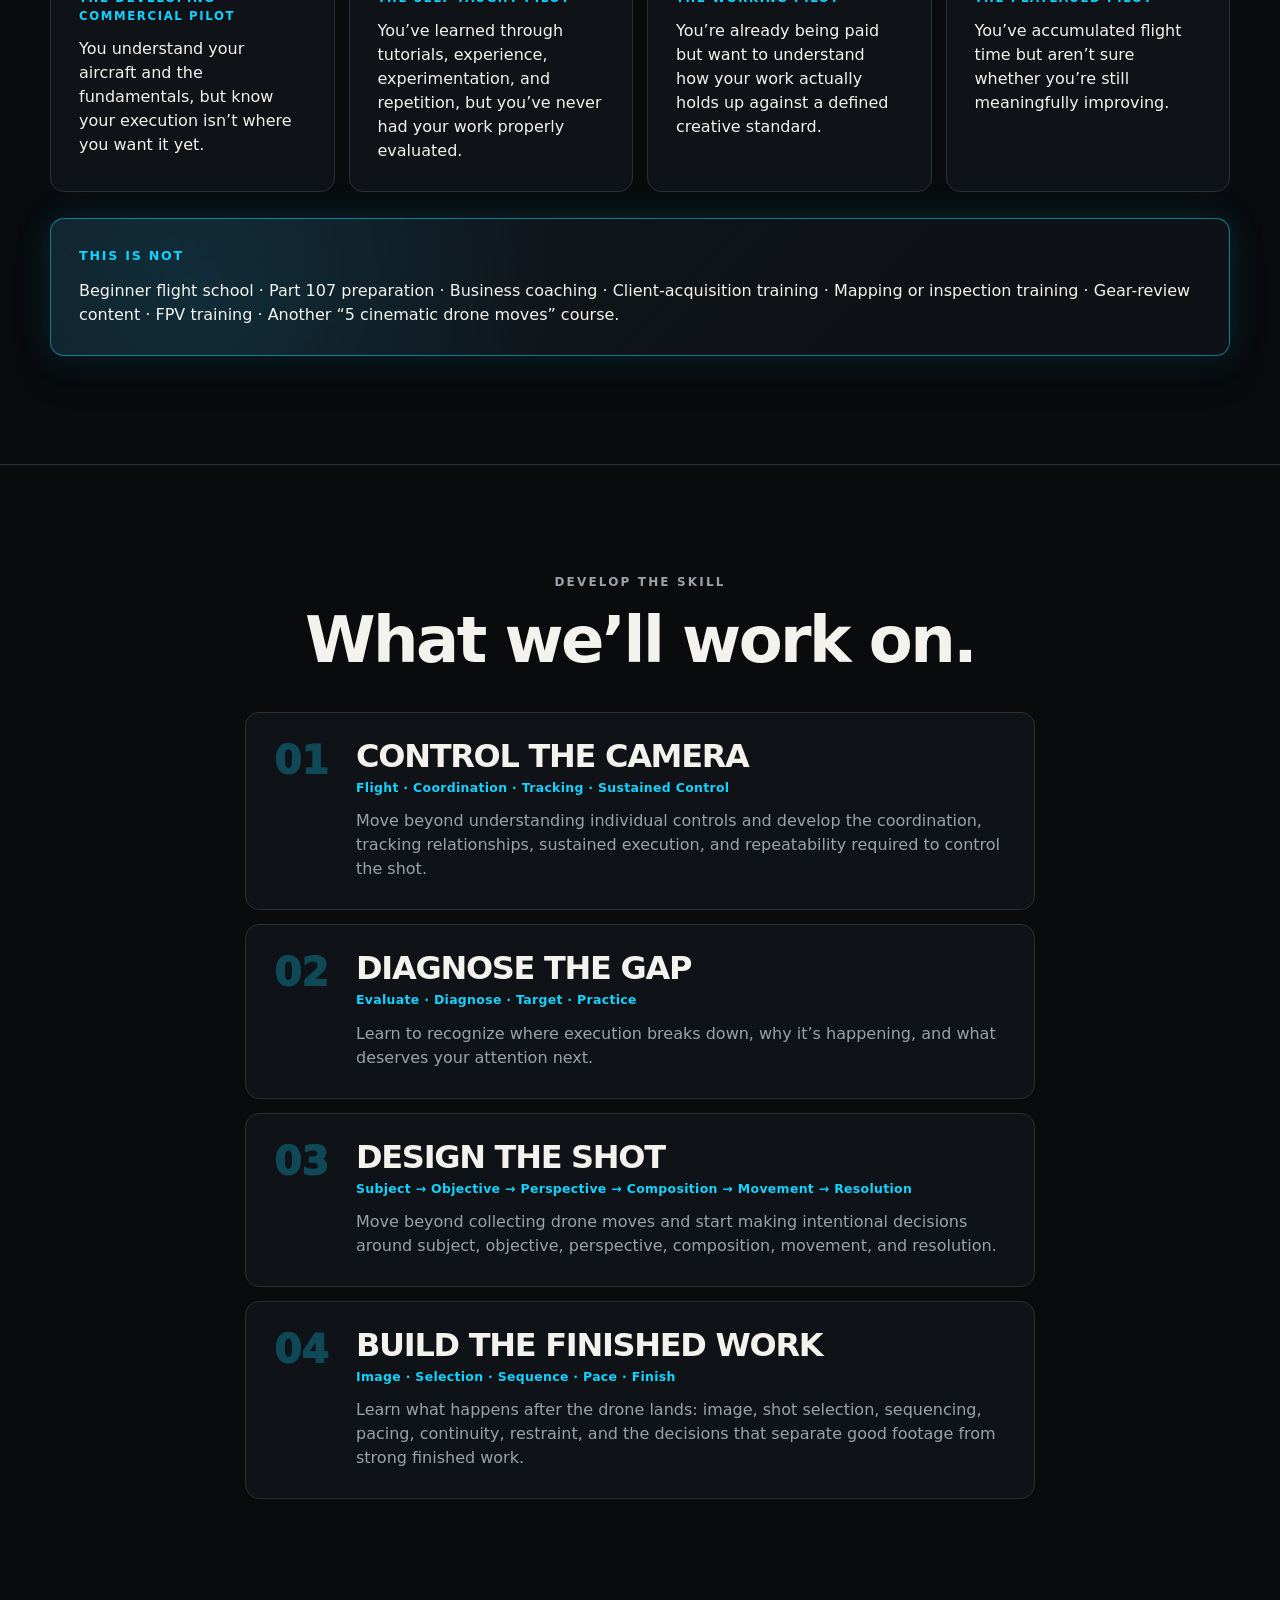
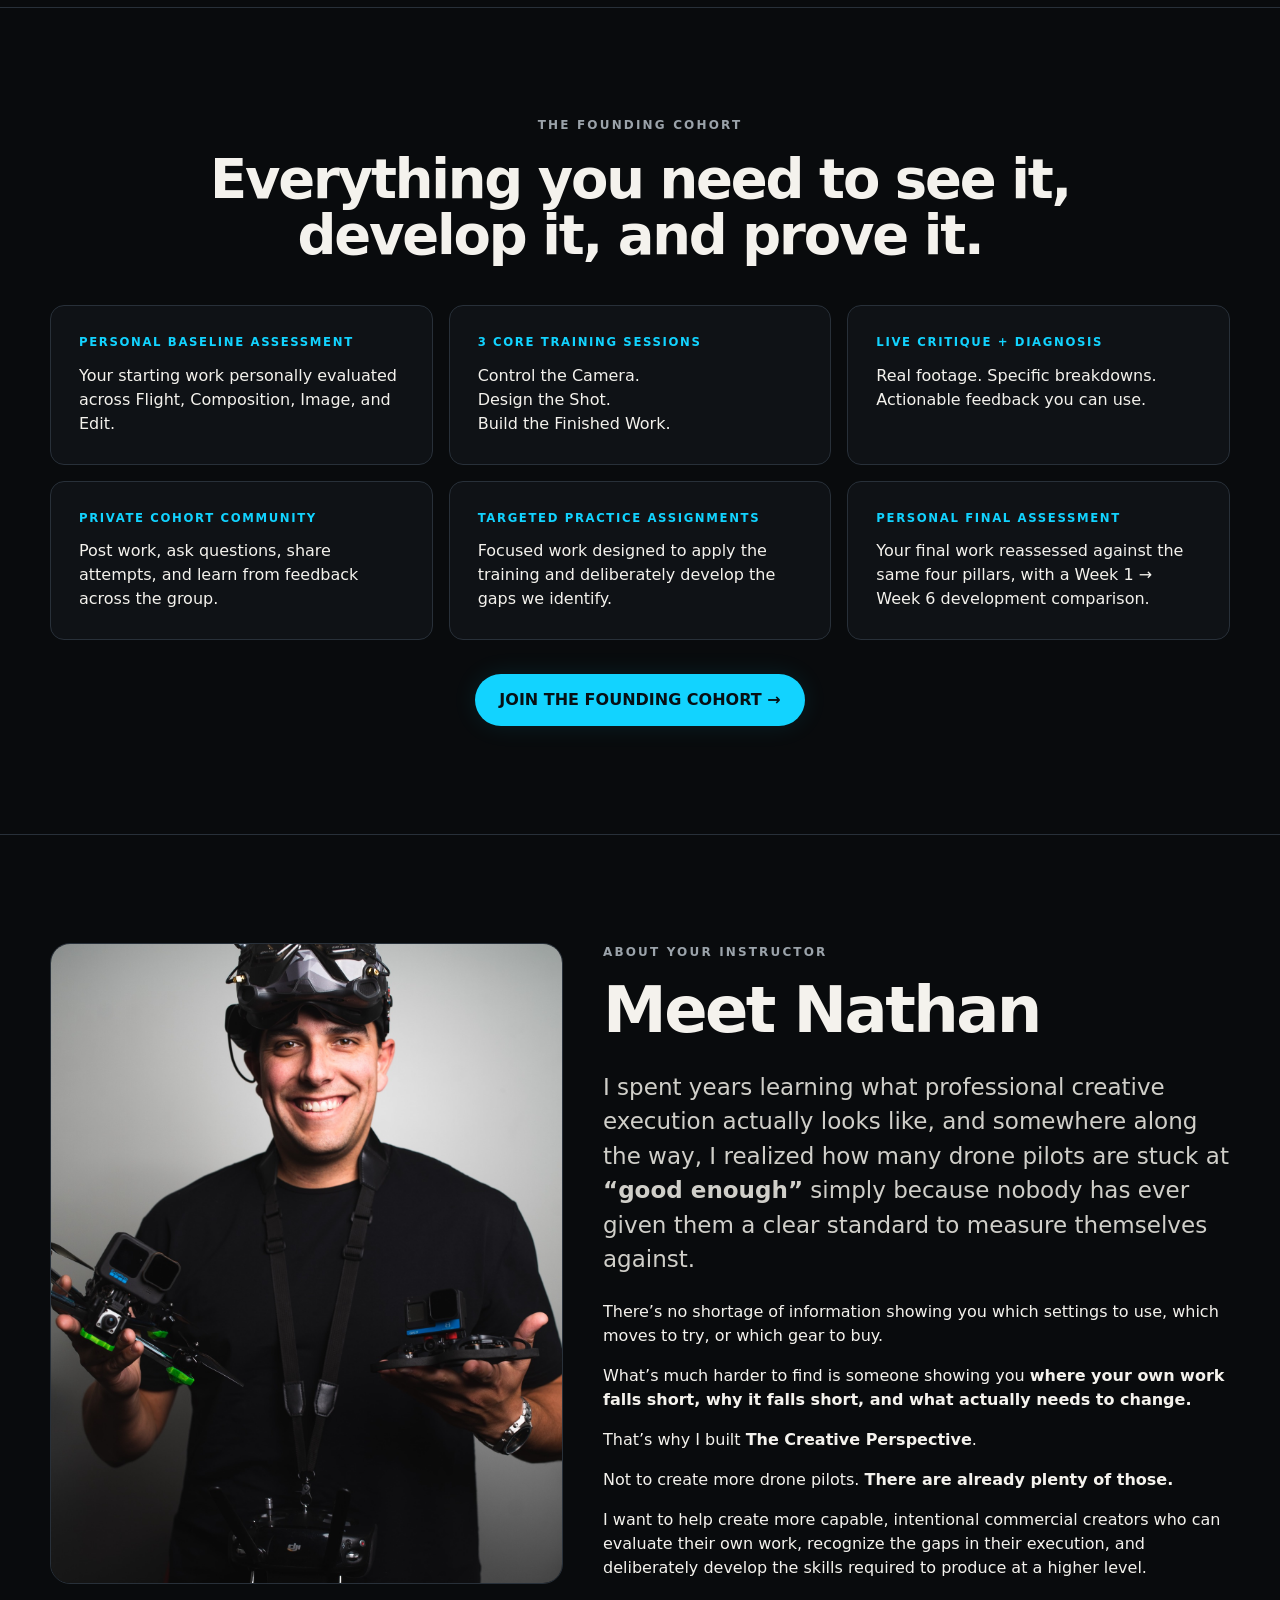
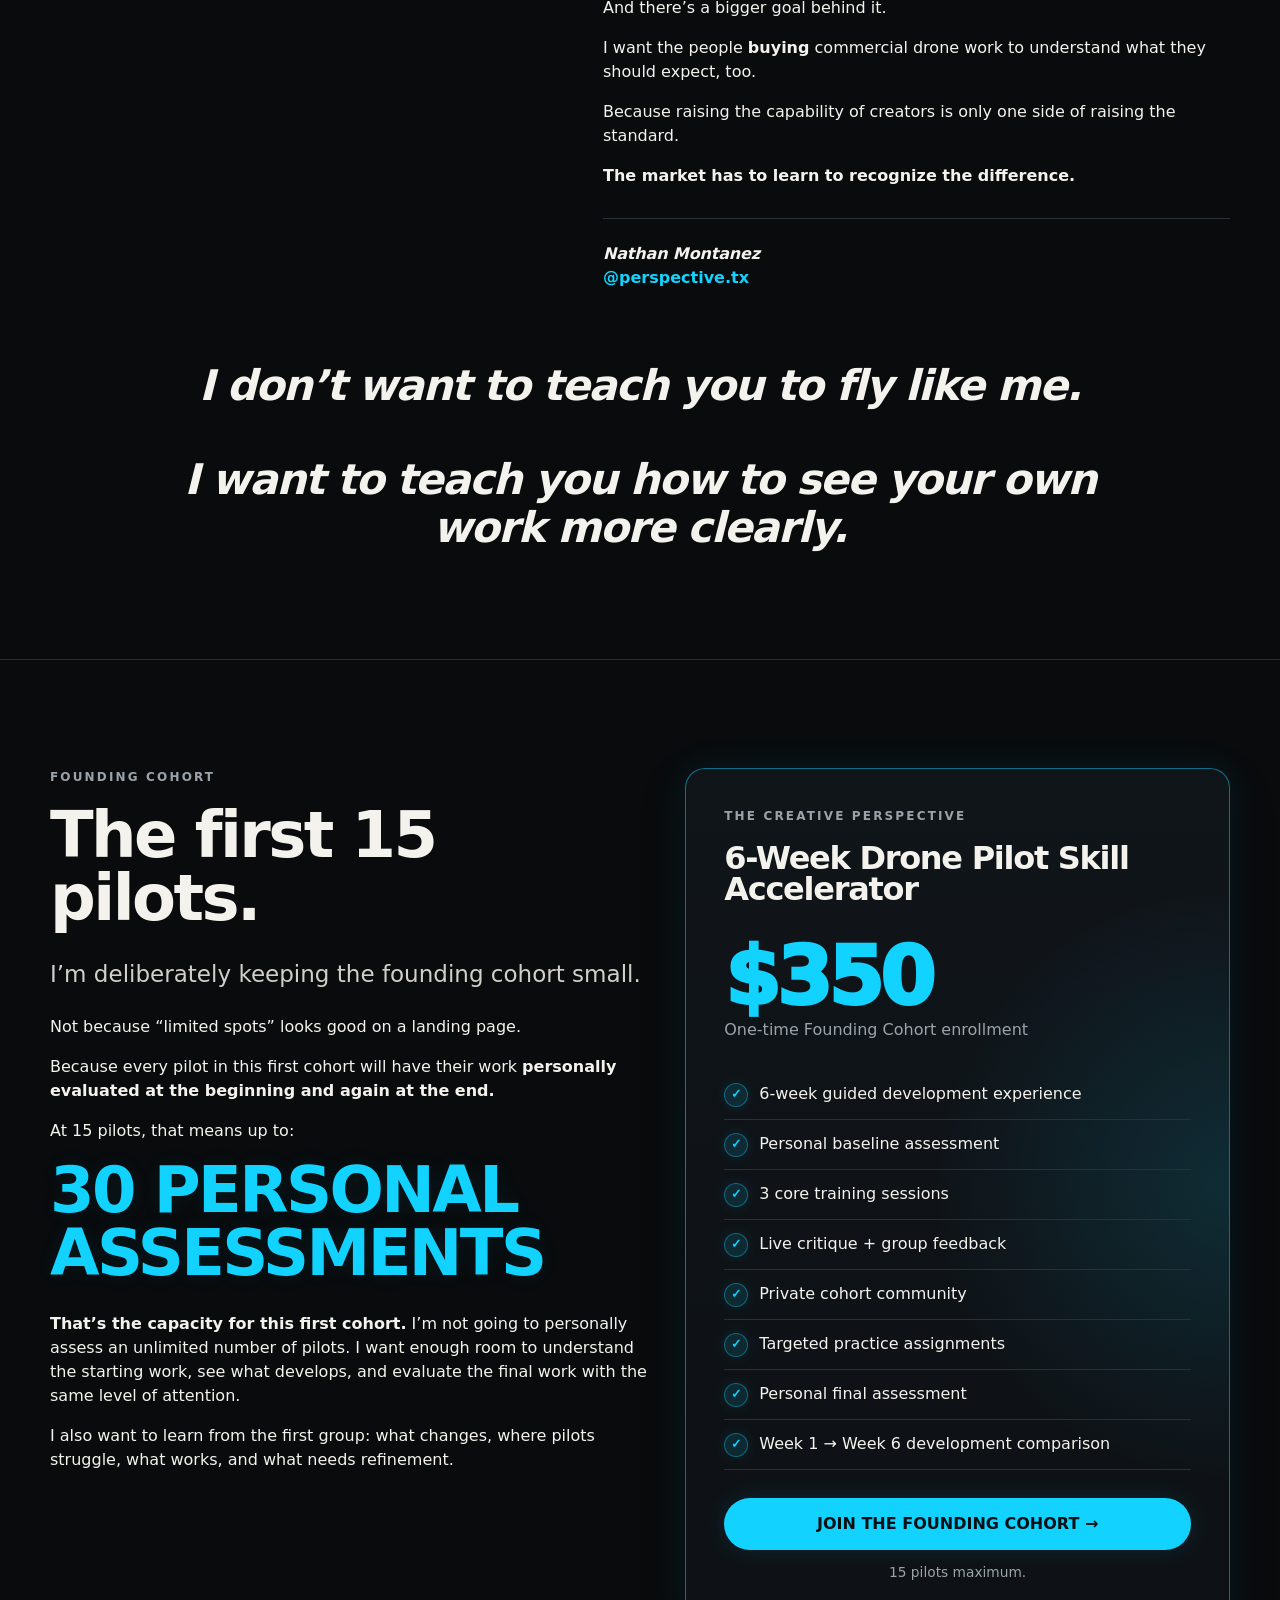
==== commit 71aedcb6: "10-19 Partial Update" ====
--- a/index.html
+++ b/index.html
@@ -9,7 +9,7 @@
 <link rel="stylesheet" href="/styles.css">
 </head>
 <body>
-<nav class="nav" id="nav"><div class="wrap navin"><a class="brand" href="#top">THE CREATIVE PERSPECTIVE</a><div class="links"><a href="#program">The Program</a><a href="#how">How It Works</a><a href="#included">What’s Included</a><a href="/creative-pilot-rating/">Pilot Rating</a><a href="#faq">FAQ</a></div><a class="cohortmark header-cta" href="#enroll">JOIN FOUNDING COHORT</a><button class="toggle" aria-label="Toggle navigation">MENU</button></div></nav>
+<nav class="nav" id="nav"><div class="wrap navin"><a class="brand" href="#top">THE CREATIVE PERSPECTIVE</a><div class="links"><a href="#program">The Program</a><a href="#how">How It Works</a><a href="#included">What’s Included</a><a href="#faq">FAQ</a></div><a class="cohortmark header-cta" href="/requirements.html">JOIN FOUNDING COHORT</a><button class="toggle" aria-label="Toggle navigation">MENU</button></div></nav>
 <main id="top">
 
 <section class="hero"><div class="wrap center">
@@ -17,7 +17,7 @@
   <div class="hero-offer">6-Week Drone Pilot Skill Accelerator</div>
   <h1 class="hero-head"><span class="hero-line">Tutorials can show you what to do.</span><span class="hero-line">They can’t show you how well you’re doing it.</span></h1>
   <div class="promise-stack"><span>Find the gaps in your work you can’t see.</span><span>Know exactly where your skills stand.</span><span>Produce measurably stronger drone work six weeks later.</span></div>
-  <a class="btn" href="#enroll">JOIN THE FOUNDING COHORT →</a><div class="micro">15 Pilots · 6 Weeks · $350</div>
+  <a class="btn" href="/requirements.html">JOIN THE FOUNDING COHORT →</a><div class="micro">15 Pilots · 6 Weeks · $350</div>
   <div class="media"><div><strong>HERO SHOWREEL PLACEHOLDER</strong><span>Replace with a 30–45 sec premium commercial drone reel.</span></div></div>
 </div></section>
 
@@ -154,7 +154,7 @@
 
 <section class="section" id="included"><div class="wrap">
   <div class="section-head included-head"><p class="eyebrow">THE FOUNDING COHORT</p><h2 class="included-heading"><span>Everything you need to see it,</span><span>develop it, and prove it.</span></h2></div>
-  <div class="grid3" style="margin-top:42px"><article class="card"><p class="clabel">PERSONAL BASELINE ASSESSMENT</p><p>Your starting work personally evaluated across Flight, Composition, Image, and Edit.</p></article><article class="card"><p class="clabel">3 CORE TRAINING SESSIONS</p><p>Control the Camera.<br>Design the Shot.<br>Build the Finished Work.</p></article><article class="card"><p class="clabel">LIVE CRITIQUE + DIAGNOSIS</p><p>Real footage. Specific breakdowns. Actionable feedback you can use.</p></article><article class="card"><p class="clabel">PRIVATE COHORT COMMUNITY</p><p>Post work, ask questions, share attempts, and learn from feedback across the group.</p></article><article class="card"><p class="clabel">TARGETED PRACTICE ASSIGNMENTS</p><p>Focused work designed to apply the training and deliberately develop the gaps we identify.</p></article><article class="card"><p class="clabel">PERSONAL FINAL ASSESSMENT</p><p>Your final work reassessed against the same four pillars, with a Week 1 → Week 6 development comparison.</p></article></div><div class="center" style="margin-top:34px"><a class="btn" href="#enroll">JOIN THE FOUNDING COHORT →</a></div>
+  <div class="grid3" style="margin-top:42px"><article class="card"><p class="clabel">PERSONAL BASELINE ASSESSMENT</p><p>Your starting work personally evaluated across Flight, Composition, Image, and Edit.</p></article><article class="card"><p class="clabel">3 CORE TRAINING SESSIONS</p><p>Control the Camera.<br>Design the Shot.<br>Build the Finished Work.</p></article><article class="card"><p class="clabel">LIVE CRITIQUE + DIAGNOSIS</p><p>Real footage. Specific breakdowns. Actionable feedback you can use.</p></article><article class="card"><p class="clabel">PRIVATE COHORT COMMUNITY</p><p>Post work, ask questions, share attempts, and learn from feedback across the group.</p></article><article class="card"><p class="clabel">TARGETED PRACTICE ASSIGNMENTS</p><p>Focused work designed to apply the training and deliberately develop the gaps we identify.</p></article><article class="card"><p class="clabel">PERSONAL FINAL ASSESSMENT</p><p>Your final work reassessed against the same four pillars, with a Week 1 → Week 6 development comparison.</p></article></div><div class="center" style="margin-top:34px"><a class="btn" href="/requirements.html">JOIN THE FOUNDING COHORT →</a></div>
 </div></section>
 
 
@@ -185,14 +185,14 @@
   </div>
 </section>
 
-<section class="section" id="enroll"><div class="wrap pricewrap"><div><p class="eyebrow">FOUNDING COHORT</p><h2>The first 15 pilots.</h2><p class="lede">I’m deliberately keeping the founding cohort small.</p><p>Not because “limited spots” looks good on a landing page.</p><p>Because every pilot in this first cohort will have their work <strong>personally evaluated at the beginning and again at the end.</strong></p><p>At 15 pilots, that means up to:</p><h2 class="capacity">30 PERSONAL ASSESSMENTS</h2><p><strong>That’s the capacity for this first cohort.</strong> I’m not going to personally assess an unlimited number of pilots. I want enough room to understand the starting work, see what develops, and evaluate the final work with the same level of attention.</p><p>I also want to learn from the first group: what changes, where pilots struggle, what works, and what needs refinement.</p></div><aside class="pricecard"><p class="eyebrow">THE CREATIVE PERSPECTIVE</p><h3>6-Week Drone Pilot Skill Accelerator</h3><div class="price">$350</div><p class="muted">One-time Founding Cohort enrollment</p><ul class="check"><li>6-week guided development experience</li><li>Personal baseline assessment</li><li>3 core training sessions</li><li>Live critique + group feedback</li><li>Private cohort community</li><li>Targeted practice assignments</li><li>Personal final assessment</li><li>Week 1 → Week 6 development comparison</li></ul><a class="btn" href="#enroll" data-link-placeholder="checkout" style="width:100%">JOIN THE FOUNDING COHORT →</a><p class="micro center">15 pilots maximum.</p></aside></div></section>
+<section class="section" id="enroll"><div class="wrap pricewrap"><div><p class="eyebrow">FOUNDING COHORT</p><h2>The first 15 pilots.</h2><p class="lede">I’m deliberately keeping the founding cohort small.</p><p>Not because “limited spots” looks good on a landing page.</p><p>Because every pilot in this first cohort will have their work <strong>personally evaluated at the beginning and again at the end.</strong></p><p>At 15 pilots, that means up to:</p><h2 class="capacity">30 PERSONAL ASSESSMENTS</h2><p><strong>That’s the capacity for this first cohort.</strong> I’m not going to personally assess an unlimited number of pilots. I want enough room to understand the starting work, see what develops, and evaluate the final work with the same level of attention.</p><p>I also want to learn from the first group: what changes, where pilots struggle, what works, and what needs refinement.</p></div><aside class="pricecard"><p class="eyebrow">THE CREATIVE PERSPECTIVE</p><h3>6-Week Drone Pilot Skill Accelerator</h3><div class="price">$350</div><p class="muted">One-time Founding Cohort enrollment</p><ul class="check"><li>6-week guided development experience</li><li>Personal baseline assessment</li><li>3 core training sessions</li><li>Live critique + group feedback</li><li>Private cohort community</li><li>Targeted practice assignments</li><li>Personal final assessment</li><li>Week 1 → Week 6 development comparison</li></ul><a class="btn" href="/requirements.html" style="width:100%">JOIN THE FOUNDING COHORT →</a><p class="micro center">15 pilots maximum.</p></aside></div></section>
 
 <section class="section" id="faq"><div class="wrap"><div class="section-head"><p class="eyebrow">FAQ</p><h2>Questions? Good.</h2></div><details><summary>Do I need to already be a professional drone pilot?</summary><div class="ans">No. Getting paid and producing professional-level work are not automatically the same thing. You should, however, already be beyond the true beginner stage. This program develops existing skills rather than teaching basic aircraft operation from zero.</div></details><details><summary>Do I need to already have paying clients?</summary><div class="ans">No. The work is approached through the lens of commercial creative production, but you do not need an existing client roster to participate.</div></details><details><summary>Is this beginner drone training?</summary><div class="ans">No. You should already understand basic aircraft operation, camera settings, exposure, common drone movements, and basic editing.</div></details><details><summary>Is this a business course?</summary><div class="ans">No. We are not focusing on pricing, sales, outreach, lead generation, client acquisition, funnels, or building a drone business. <strong>We’re developing the work.</strong></div></details><details><summary>Will you personally review my work?</summary><div class="ans">Yes. For the Founding Cohort, your baseline and final productions will be personally assessed. Questions and developmental feedback throughout the cohort will primarily happen inside the group environment so the entire cohort can learn from what we’re seeing.</div></details><details><summary>Is this a prerecorded video course?</summary><div class="ans">No. The Creative Perspective is a cohort-based development experience built around live instruction, purpose-built demonstrations, critique, assignments, community, and personal assessment.</div></details><details><summary>Is this FPV training?</summary><div class="ans">No. This program is specifically built around <strong>DJI GPS-stabilized camera drones</strong>. The assignments, assessment framework, and flight instruction are not designed around FPV aircraft.</div></details><details><summary>What if I can’t attend a live session?</summary><div class="ans">Yes. Live sessions will be recorded and made available inside the private cohort community after the session. You’ll be able to go back through the training if you can’t attend live or want to revisit something later.</div></details><details><summary>What drone do I need?</summary><div class="ans">You’ll need a <strong>DJI GPS-stabilized camera drone suitable for commercial creative work</strong>. As a general minimum, think <strong>Mavic 2 generation or newer</strong>. This program is specifically built around DJI GPS-stabilized camera drones. It is <strong>not FPV training</strong>, and the assignments, assessment framework, and flight instruction are not designed around FPV aircraft. If you’re unsure whether your drone qualifies, contact me before enrolling.</div></details><details><summary>What editing software do I need?</summary><div class="ans">You’ll need access to <strong>Adobe Premiere Pro, Final Cut Pro, or DaVinci Resolve</strong>. The editing portion of the program assumes you already understand the basic operation of your chosen software. This is not beginner editing-software training.</div></details><details><summary>How much time should I expect each week?</summary><div class="ans">Plan for approximately <strong>2 hours per week outside of the live training sessions</strong>. Most of that time will be spent flying, practicing specific skills, completing assignments, or working with your footage. Some weeks may require slightly more or less time depending on your pace and what you’re working on.</div></details></div></section>
 
-<section class="final"><div class="wrap center"><p class="eyebrow">THE CREATIVE PERSPECTIVE</p><h2 class="final-head"><span>Stop guessing where your</span><span>skills stand.</span></h2><div class="lede" style="margin:0 auto 30px"><p><strong>Find the gaps in your work you can’t see.</strong></p><p><strong>Know exactly where your skills stand.</strong></p><p><strong>Produce measurably stronger drone work six weeks later.</strong></p></div><div class="hero-offer" style="margin-bottom:24px">6-Week Drone Pilot Skill Accelerator<br><span style="color:var(--text);font-size:.9em">Founding Cohort · 15 Pilots · $350</span></div><a class="btn" href="#enroll">JOIN THE FOUNDING COHORT →</a><div class="brandclose"><div>LEARN TO SEE.</div><div>LEARN TO MEASURE.</div><div>LEARN TO EXECUTE.</div><div>RAISE THE STANDARD.</div></div></div></section>
+<section class="final"><div class="wrap center"><p class="eyebrow">THE CREATIVE PERSPECTIVE</p><h2 class="final-head"><span>Stop guessing where your</span><span>skills stand.</span></h2><div class="lede" style="margin:0 auto 30px"><p><strong>Find the gaps in your work you can’t see.</strong></p><p><strong>Know exactly where your skills stand.</strong></p><p><strong>Produce measurably stronger drone work six weeks later.</strong></p></div><div class="hero-offer" style="margin-bottom:24px">6-Week Drone Pilot Skill Accelerator<br><span style="color:var(--text);font-size:.9em">Founding Cohort · 15 Pilots · $350</span></div><a class="btn" href="/requirements.html">JOIN THE FOUNDING COHORT →</a><div class="brandclose"><div>LEARN TO SEE.</div><div>LEARN TO MEASURE.</div><div>LEARN TO EXECUTE.</div><div>RAISE THE STANDARD.</div></div></div></section>
 
 </main>
-<footer><div class="wrap foot"><div>THE CREATIVE PERSPECTIVE © 2026</div><div class="footlinks"><a href="#" data-link-placeholder="privacy">Privacy</a><a href="#" data-link-placeholder="terms">Terms</a><a href="/refund-policy.html">Refund &amp; Cancellation</a><a href="#" data-link-placeholder="contact">Contact</a><a href="#" data-link-placeholder="youtube">YouTube</a><a href="#" data-link-placeholder="instagram">Instagram</a></div></div></footer>
+<footer><div class="wrap foot"><div>THE CREATIVE PERSPECTIVE © 2026</div><div class="footlinks"><a href="/privacy-policy.html">Privacy</a><a href="/terms-and-conditions.html">Terms</a><a href="/refund-policy.html">Refund &amp; Cancellation</a><a href="mailto:info@creativeperspective.io">Contact</a><a href="#" data-link-placeholder="youtube">YouTube</a><a href="#" data-link-placeholder="instagram">Instagram</a></div></div></footer>
 
 <script src="/main.js" defer></script>
 </body></html>
--- a/styles.css
+++ b/styles.css
@@ -204,3 +204,15 @@
   .final .final-head{font-size:clamp(2.8rem,11vw,4rem)}
   .portrait{aspect-ratio:4/5}
 }
+
+/* OCT 19 — ENROLLMENT GATE + CONFIRMATION + LEGAL */
+.gate-page,.legal-page{background:var(--bg);color:var(--text)}
+.qualification-page,.confirmation-page{min-height:100vh;padding:120px 0 90px;background:radial-gradient(circle at 50% 12%,rgba(18,211,255,.08),transparent 32%),var(--bg)}
+.qualification-shell{max-width:900px}.qualification-intro{max-width:760px;margin:0 auto 44px}.qualification-intro h1,.confirmation-shell h1{font-size:clamp(3rem,7vw,6.2rem);letter-spacing:-.055em;line-height:.92;margin:.1em 0 .2em}.qualification-lede,.confirmation-lede{font-size:clamp(1.3rem,2.2vw,1.8rem);font-weight:800;color:var(--accent);margin:0 0 14px}.qualification-intro>p:last-child{color:#c9cfd2;font-size:1.08rem;line-height:1.7}
+.requirements-form{display:grid;gap:14px}.requirement-check{display:grid;grid-template-columns:26px 1fr;gap:16px;align-items:flex-start;padding:22px 24px;border:1px solid var(--line);border-radius:14px;background:rgba(255,255,255,.018);cursor:pointer;transition:.18s ease}.requirement-check:hover{border-color:rgba(18,211,255,.35);background:rgba(18,211,255,.025)}.requirement-check input{width:20px;height:20px;margin-top:3px;accent-color:var(--accent)}.requirement-check strong{display:block;font-size:1.02rem;color:var(--text);margin-bottom:5px}.requirement-check small{display:block;color:var(--muted);font-size:.9rem;line-height:1.55}.requirement-check:has(input:checked){border-color:rgba(18,211,255,.42);box-shadow:0 0 24px rgba(18,211,255,.035)}
+.qualification-note{margin:26px 0 10px;padding:26px 28px;border-left:3px solid var(--accent);background:rgba(18,211,255,.035)}.qualification-note p{margin:.35em 0;color:#cfd4d7;line-height:1.65}.qualification-action{padding-top:40px}.qualification-action h2{font-size:clamp(2rem,4vw,3.5rem);margin-bottom:24px}.qualification-help{margin-top:22px;color:var(--muted);font-size:.9rem}.qualification-help a{color:var(--accent)}.gate-submit.is-disabled{opacity:.38;pointer-events:none;filter:saturate(.45)}.checkout-status{margin-top:13px;max-width:680px;margin-left:auto;margin-right:auto}
+.confirmation-shell{max-width:800px}.confirmation-card{margin:42px 0 34px;text-align:left;border:1px solid var(--line);border-radius:16px;overflow:hidden}.confirmation-step{display:grid;grid-template-columns:58px 1fr;gap:18px;padding:24px 26px;border-bottom:1px solid var(--line)}.confirmation-step:last-child{border-bottom:0}.confirmation-step>span{font-weight:900;color:var(--accent);font-size:1.15rem}.confirmation-step strong{font-size:1.08rem}.confirmation-step p{margin:7px 0 0;color:var(--muted);line-height:1.55}
+
+.legal-main{padding:112px 0 90px;background:radial-gradient(circle at 70% 0%,rgba(18,211,255,.05),transparent 24%),var(--bg)}.legal-shell{max-width:920px}.legal-content{border-top:1px solid var(--line);padding-top:34px}.legal-content,.legal-content *{background-color:transparent!important}.legal-content [data-custom-class='title'],.legal-content [data-custom-class='title'] *{font-family:inherit!important;color:var(--text)!important;font-size:clamp(2.4rem,5vw,4.8rem)!important;letter-spacing:-.04em!important;line-height:1!important}.legal-content [data-custom-class='subtitle'],.legal-content [data-custom-class='subtitle'] *{font-family:inherit!important;color:var(--muted)!important;font-size:.88rem!important}.legal-content [data-custom-class='heading_1'],.legal-content [data-custom-class='heading_1'] *{font-family:inherit!important;color:var(--text)!important;font-size:clamp(1.55rem,2.8vw,2.15rem)!important;letter-spacing:-.02em!important}.legal-content [data-custom-class='heading_2'],.legal-content [data-custom-class='heading_2'] *{font-family:inherit!important;color:#e6ebed!important;font-size:1.15rem!important}.legal-content [data-custom-class='body_text'],.legal-content [data-custom-class='body_text'] *{font-family:inherit!important;color:#c2c8cb!important;font-size:.94rem!important;line-height:1.72!important}.legal-content [data-custom-class='link'],.legal-content [data-custom-class='link'] *{font-family:inherit!important;color:var(--accent)!important;font-size:inherit!important}.legal-content [style*='color: rgb(89, 89, 89)'],.legal-content [style*='color:#595959'],.legal-content [style*='color: #595959']{color:#c2c8cb!important}.legal-content [style*='color: rgb(0, 0, 0)'],.legal-content [style*='color:#000000'],.legal-content [style*='color: #000000']{color:var(--text)!important}.legal-content [style*='color: rgb(127, 127, 127)']{color:var(--muted)!important}.legal-content a{color:var(--accent)!important}.legal-content ul,.legal-content ol{padding-left:1.4rem}.legal-content li{margin:.4rem 0}.legal-content h1,.legal-content h2,.legal-content h3{font-family:inherit!important}.legal-content strong{color:inherit}.legal-content [style*='background-color: rgb(255, 255, 255)']{background-color:transparent!important}
+
+@media(max-width:640px){.qualification-page,.confirmation-page{padding:96px 0 70px}.requirement-check{padding:18px 17px;grid-template-columns:24px 1fr;gap:12px}.qualification-note{padding:22px 20px}.confirmation-step{grid-template-columns:42px 1fr;padding:20px 18px}.legal-main{padding-top:94px}.legal-content{overflow-wrap:anywhere}}
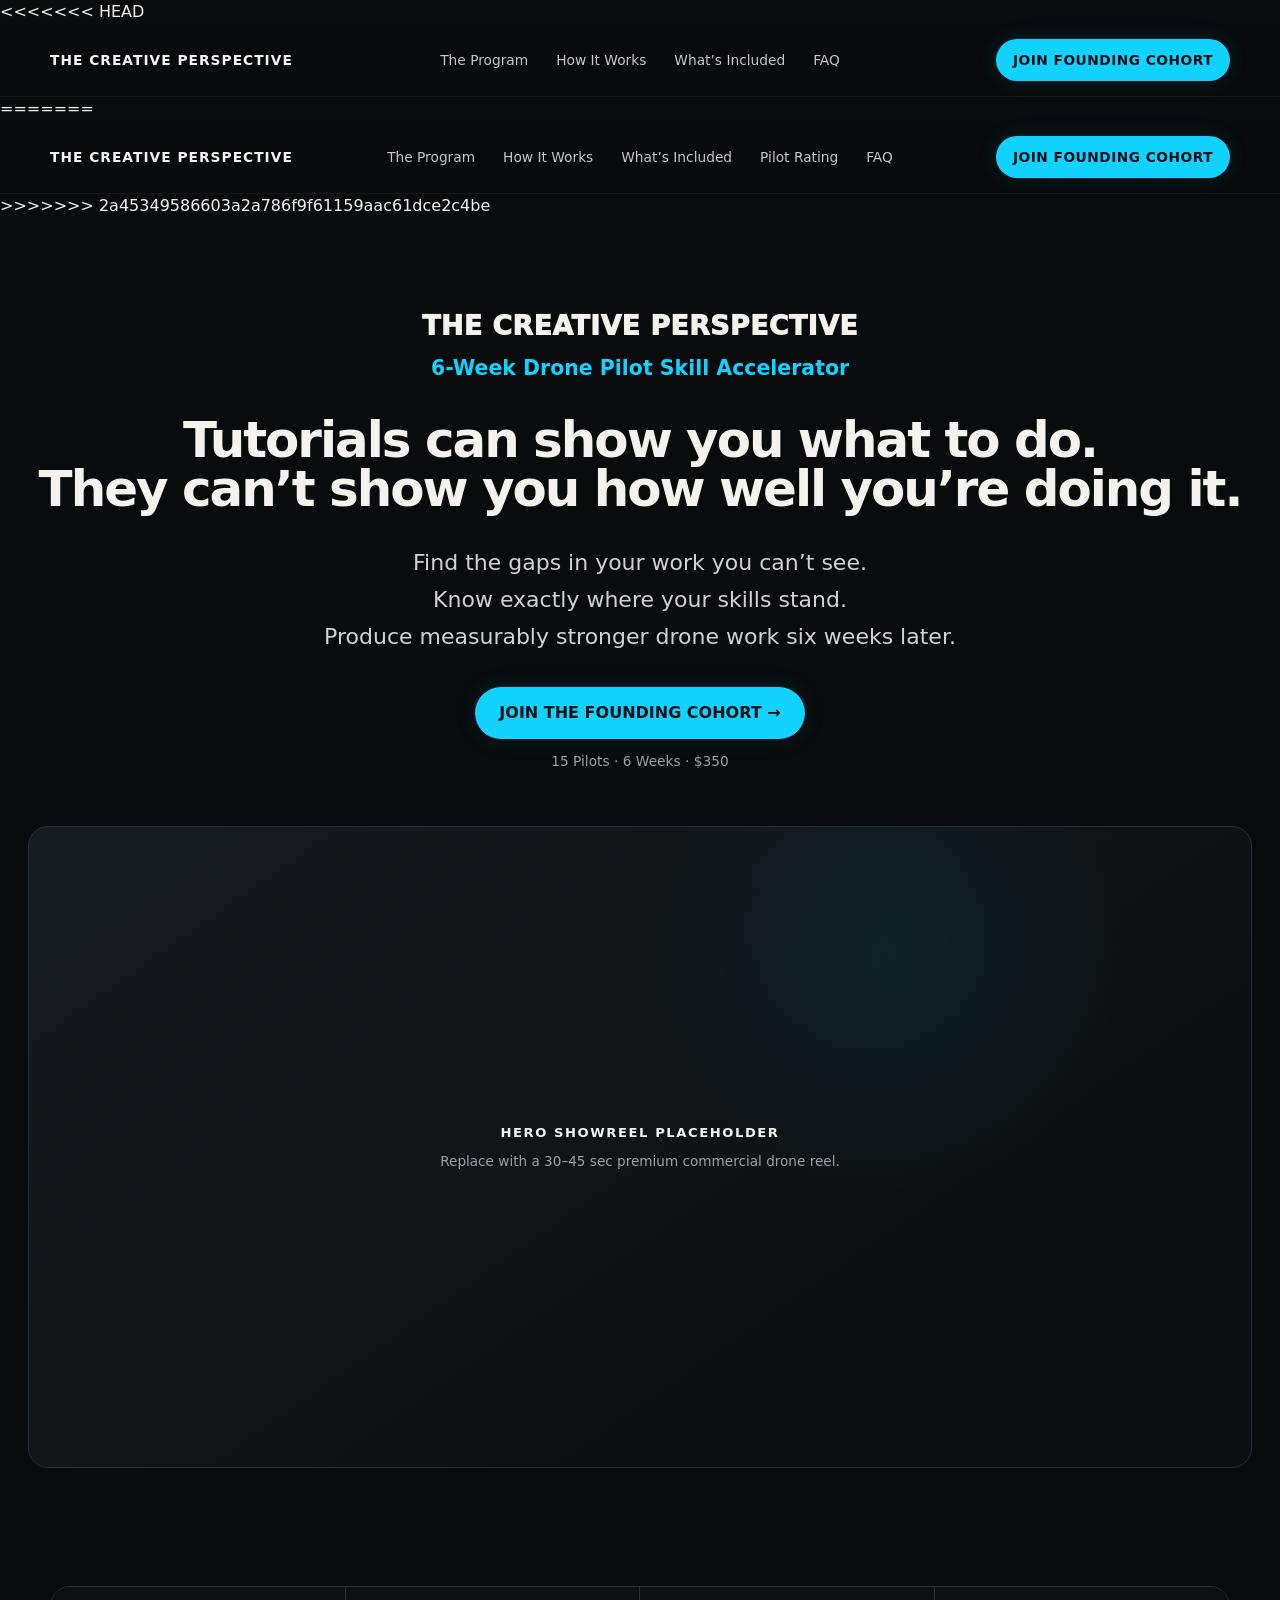
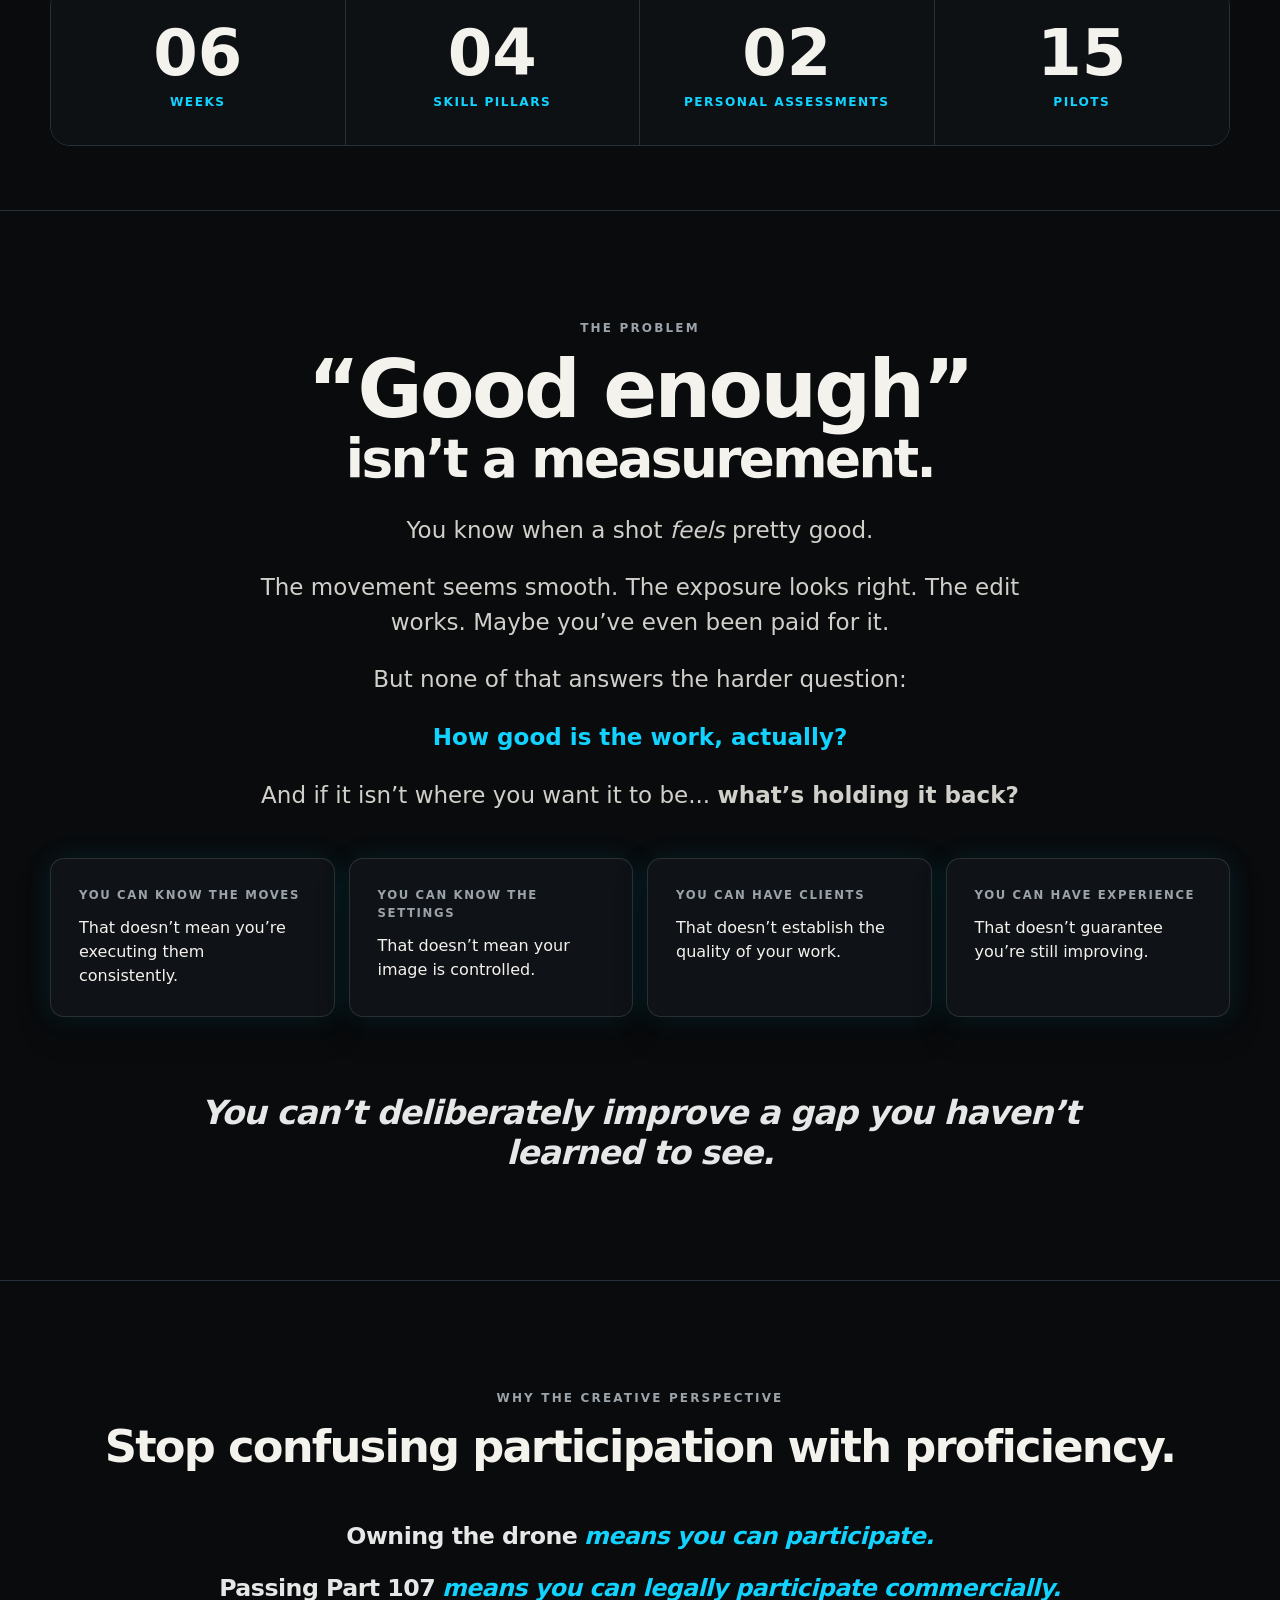
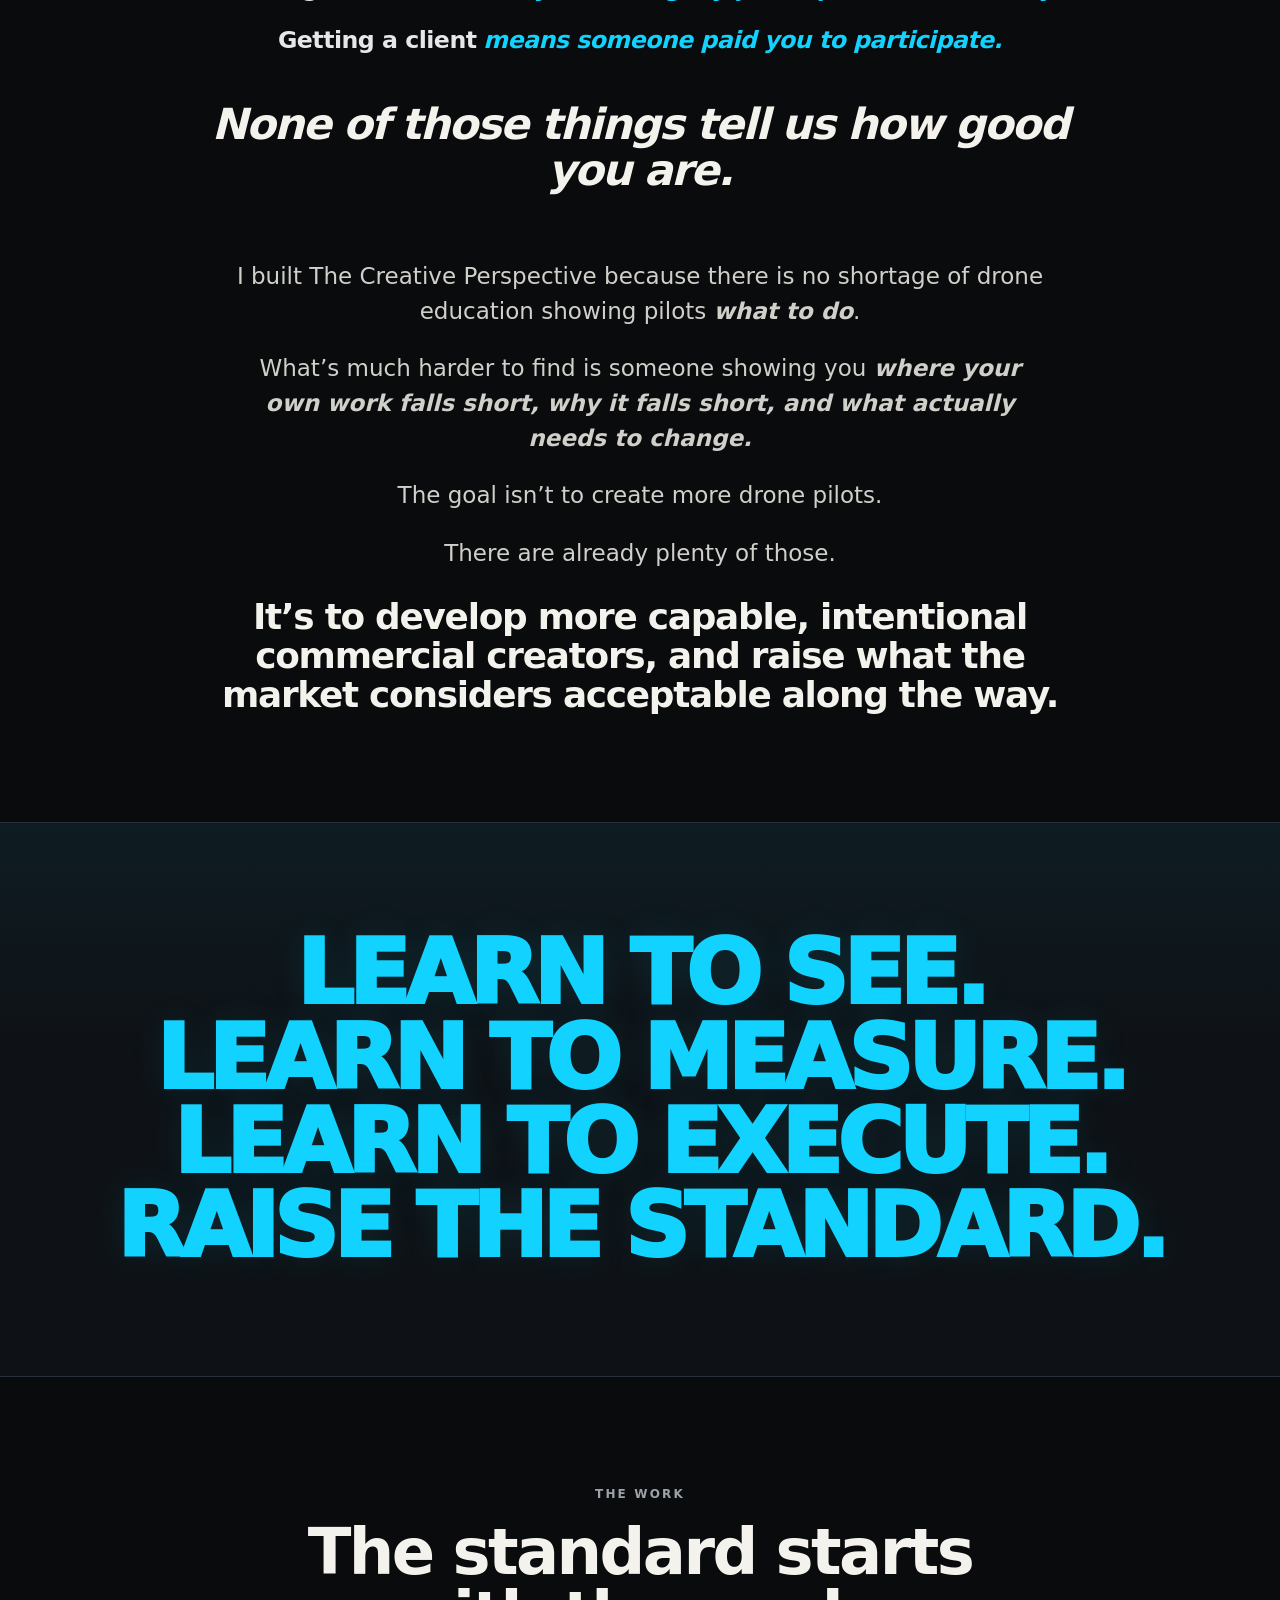
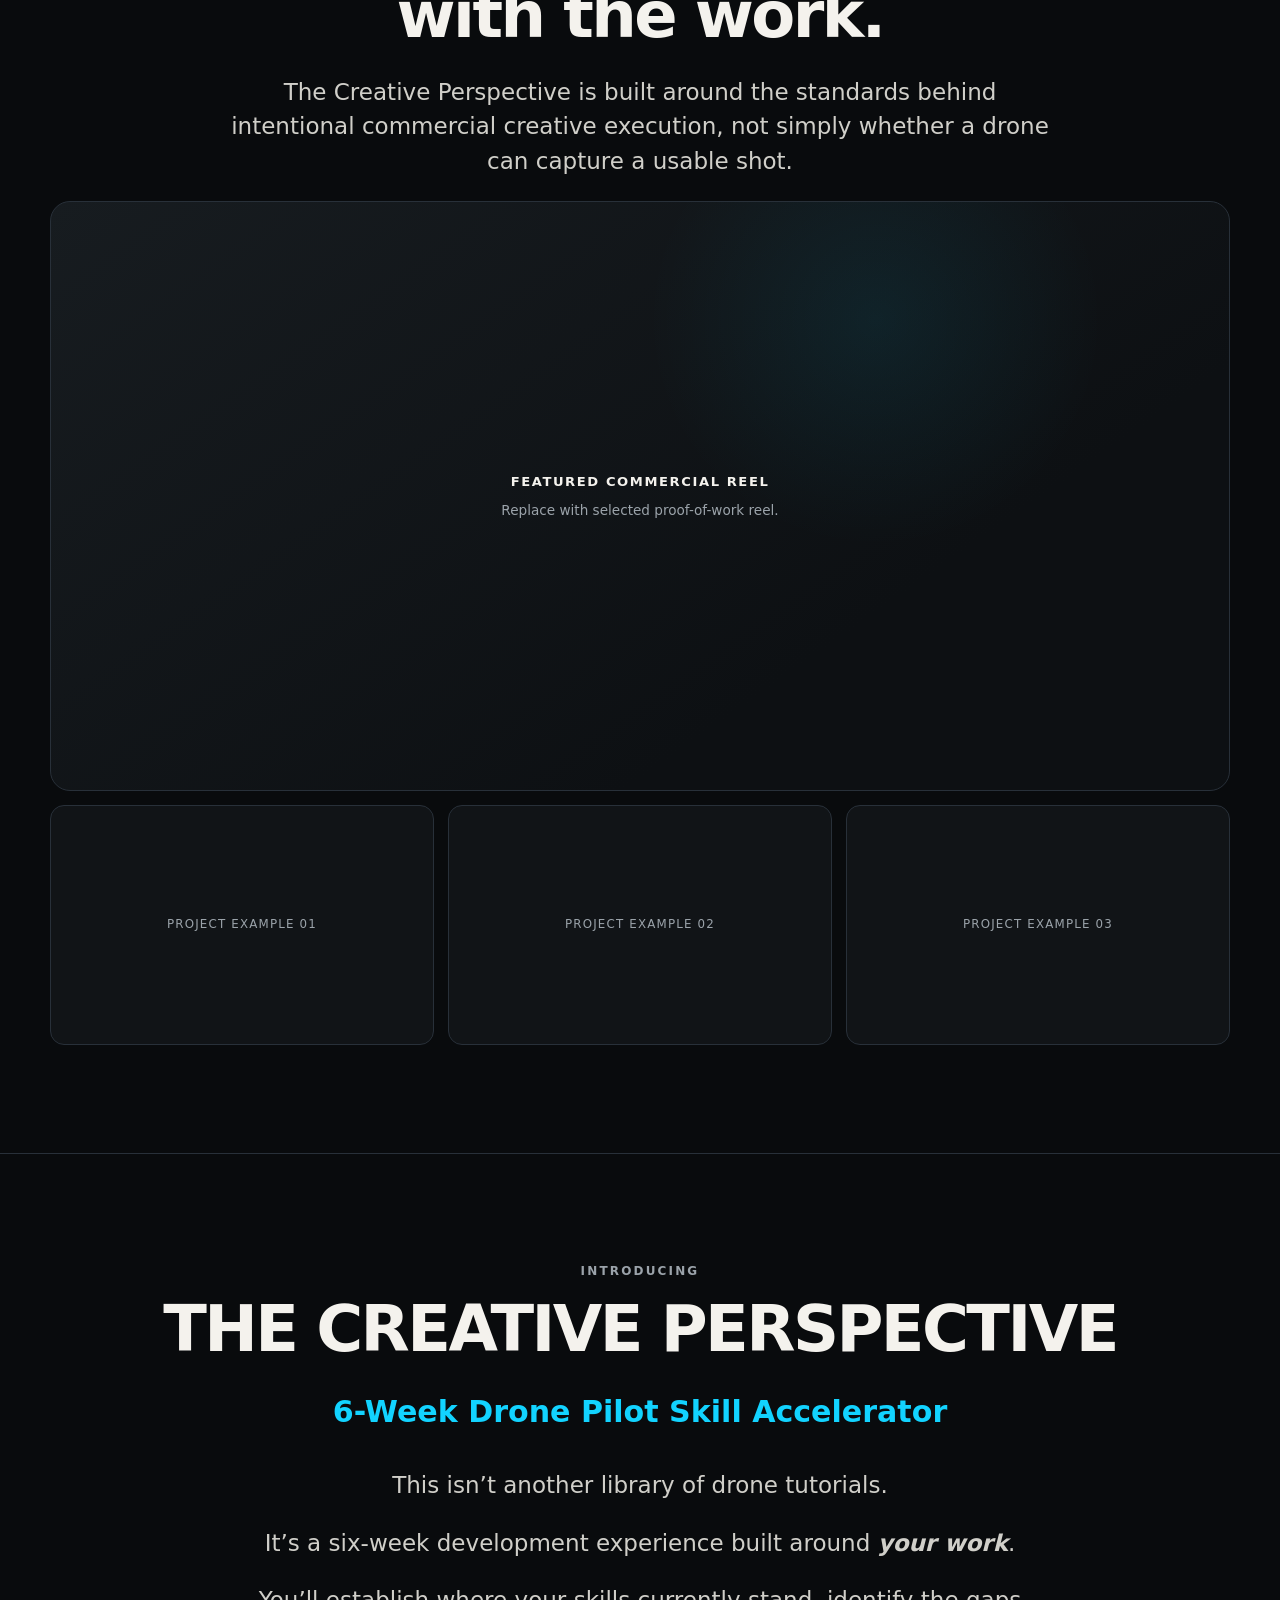
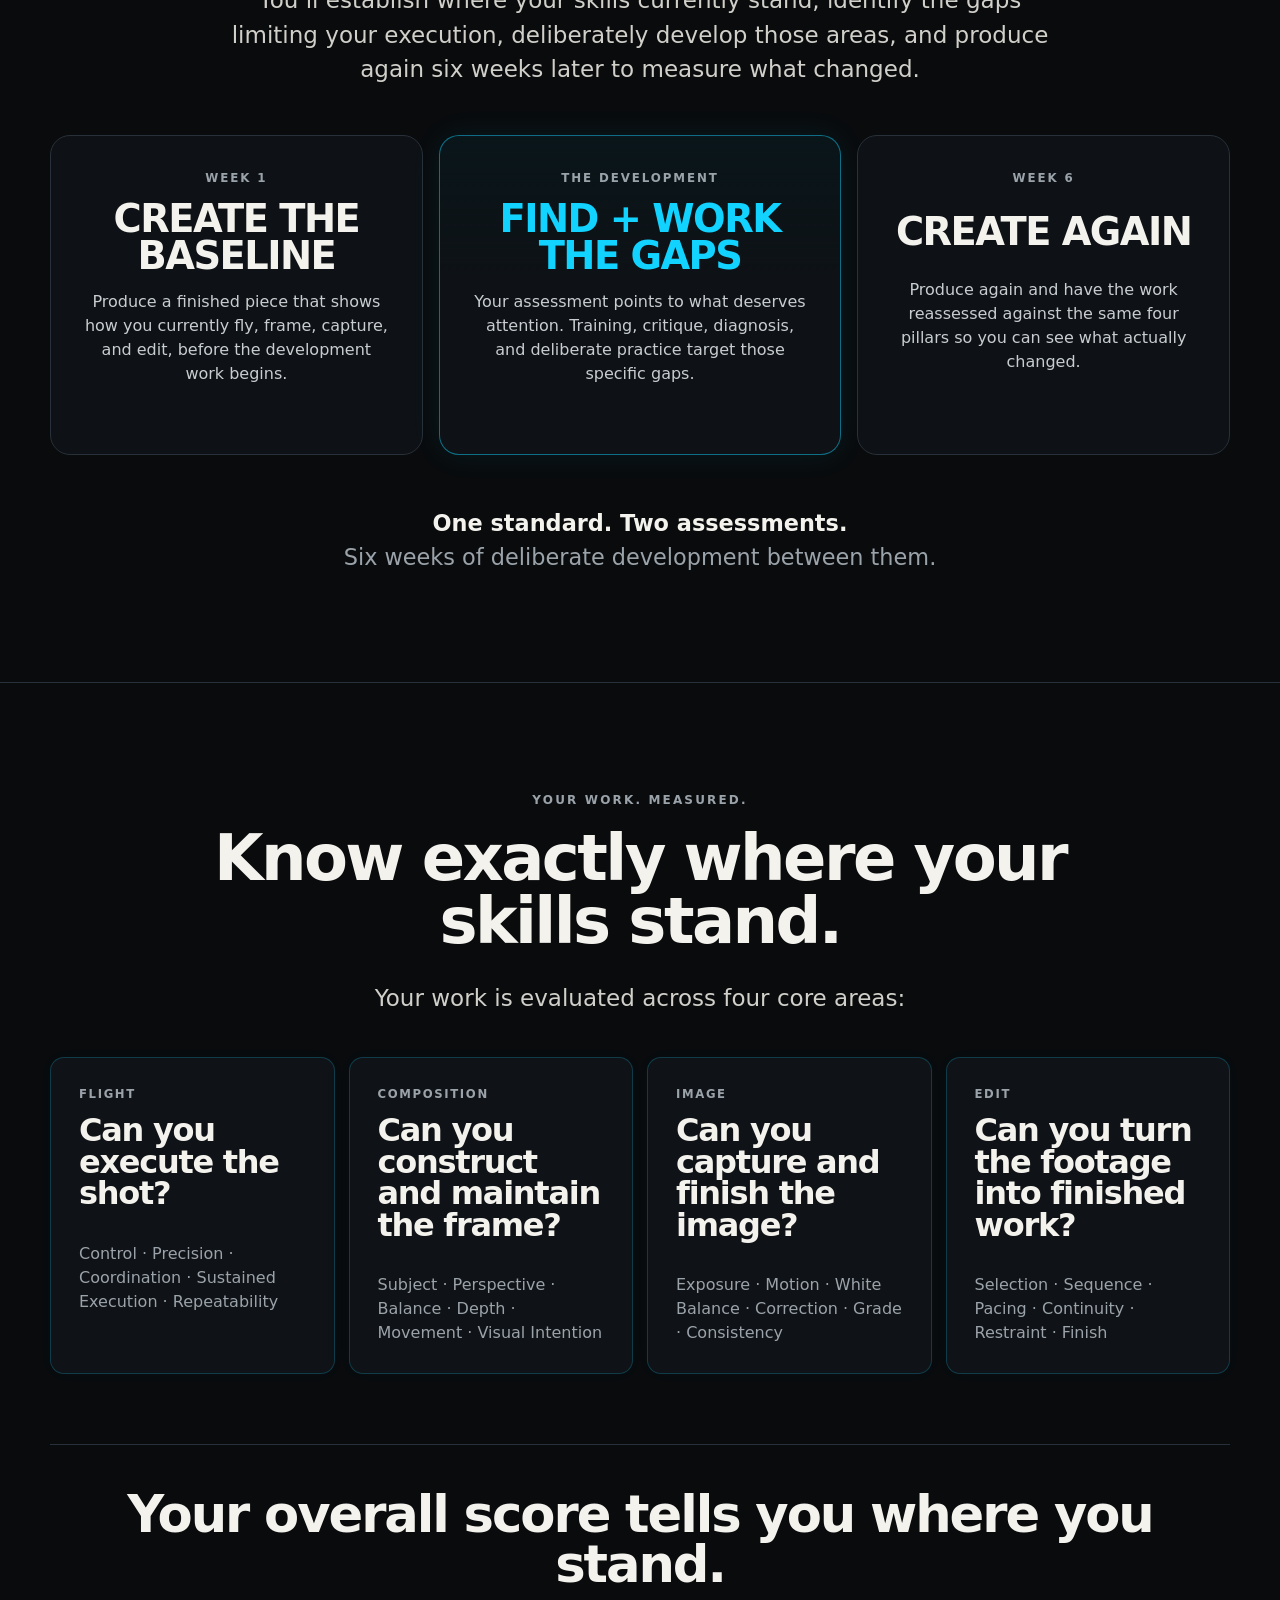
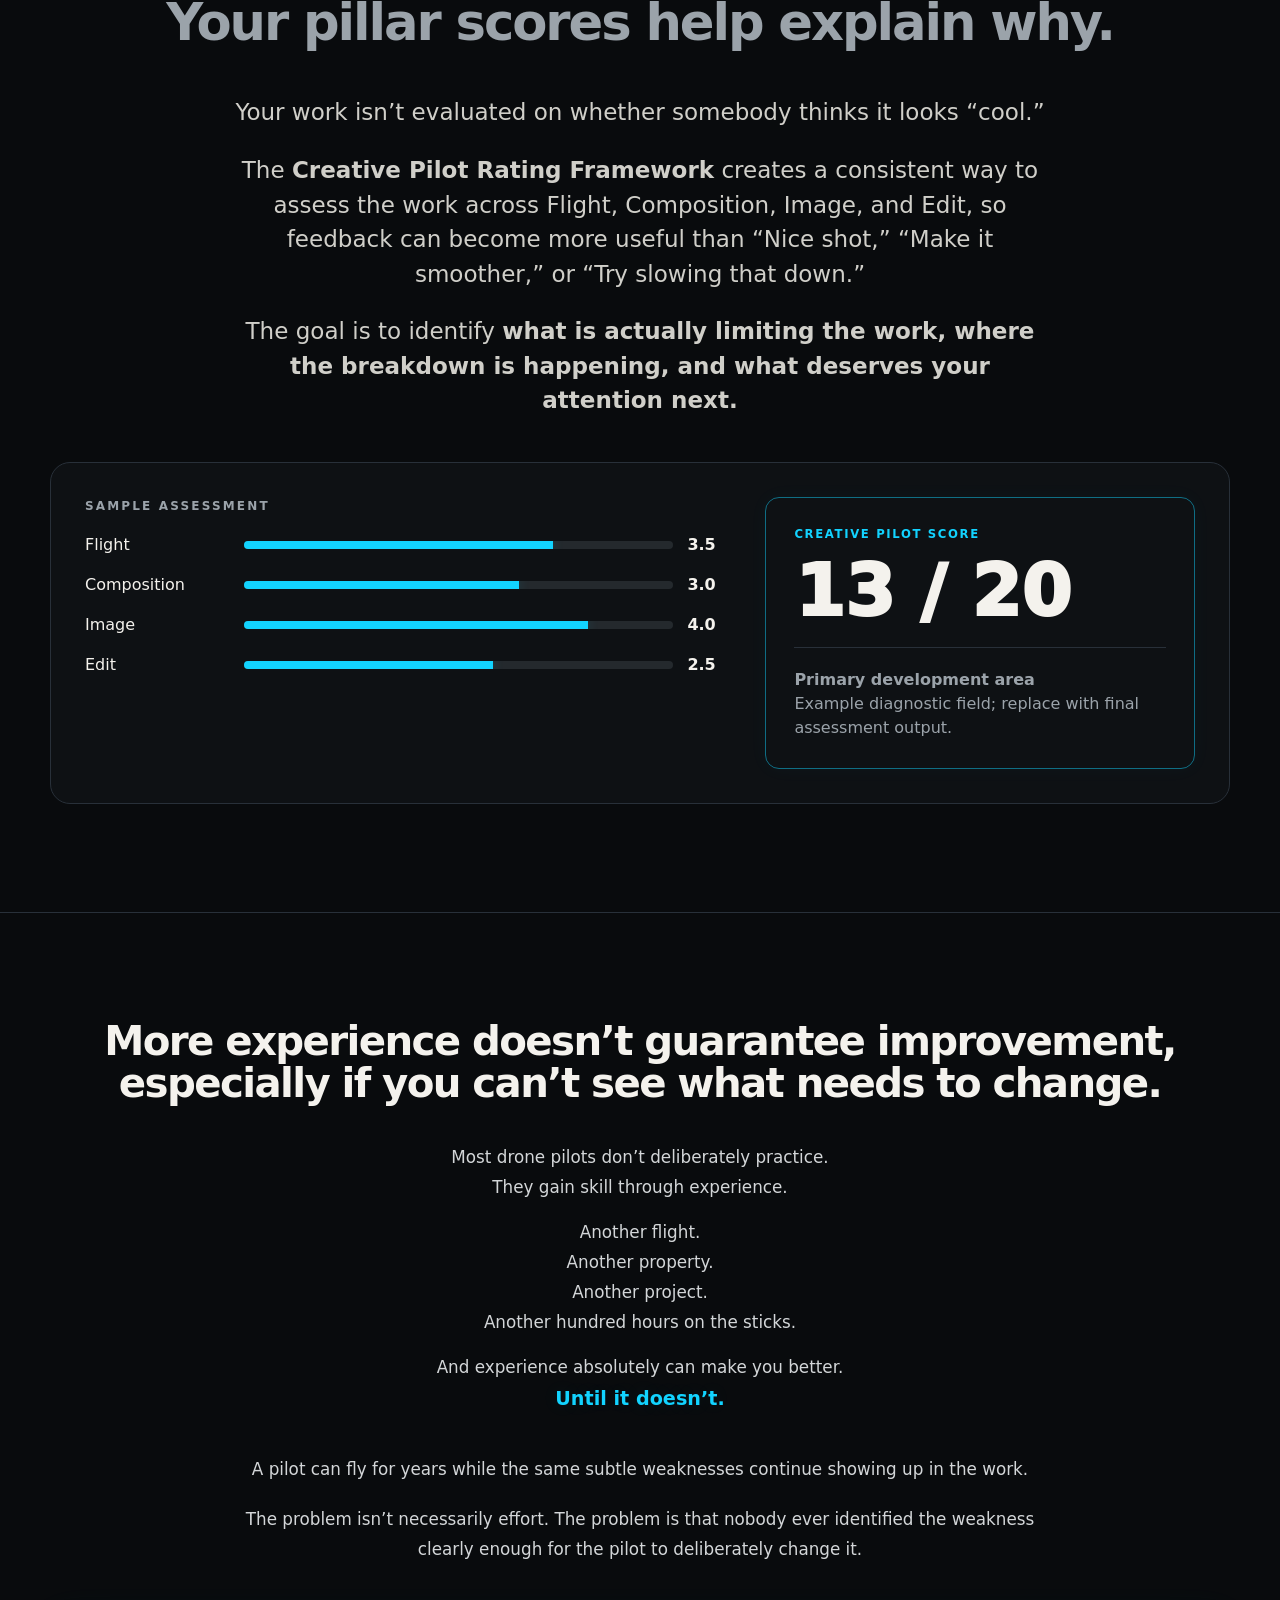
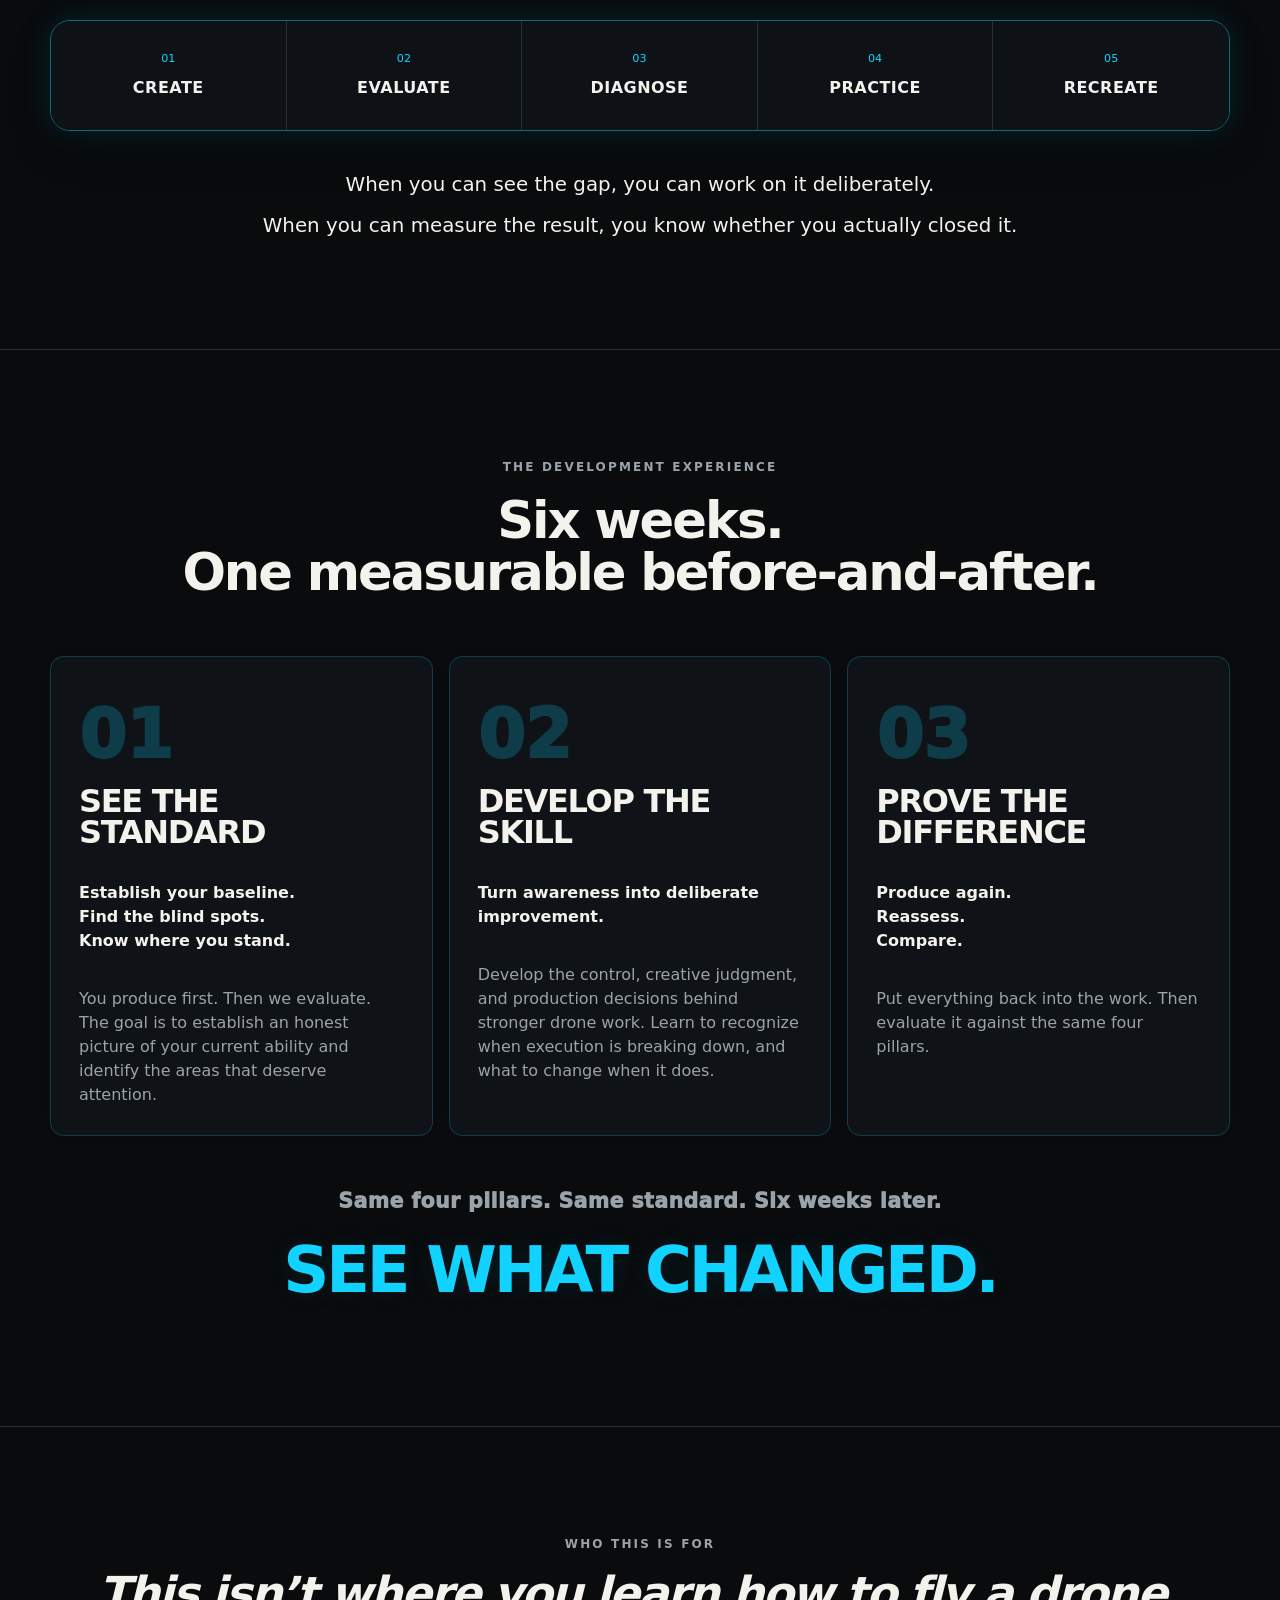
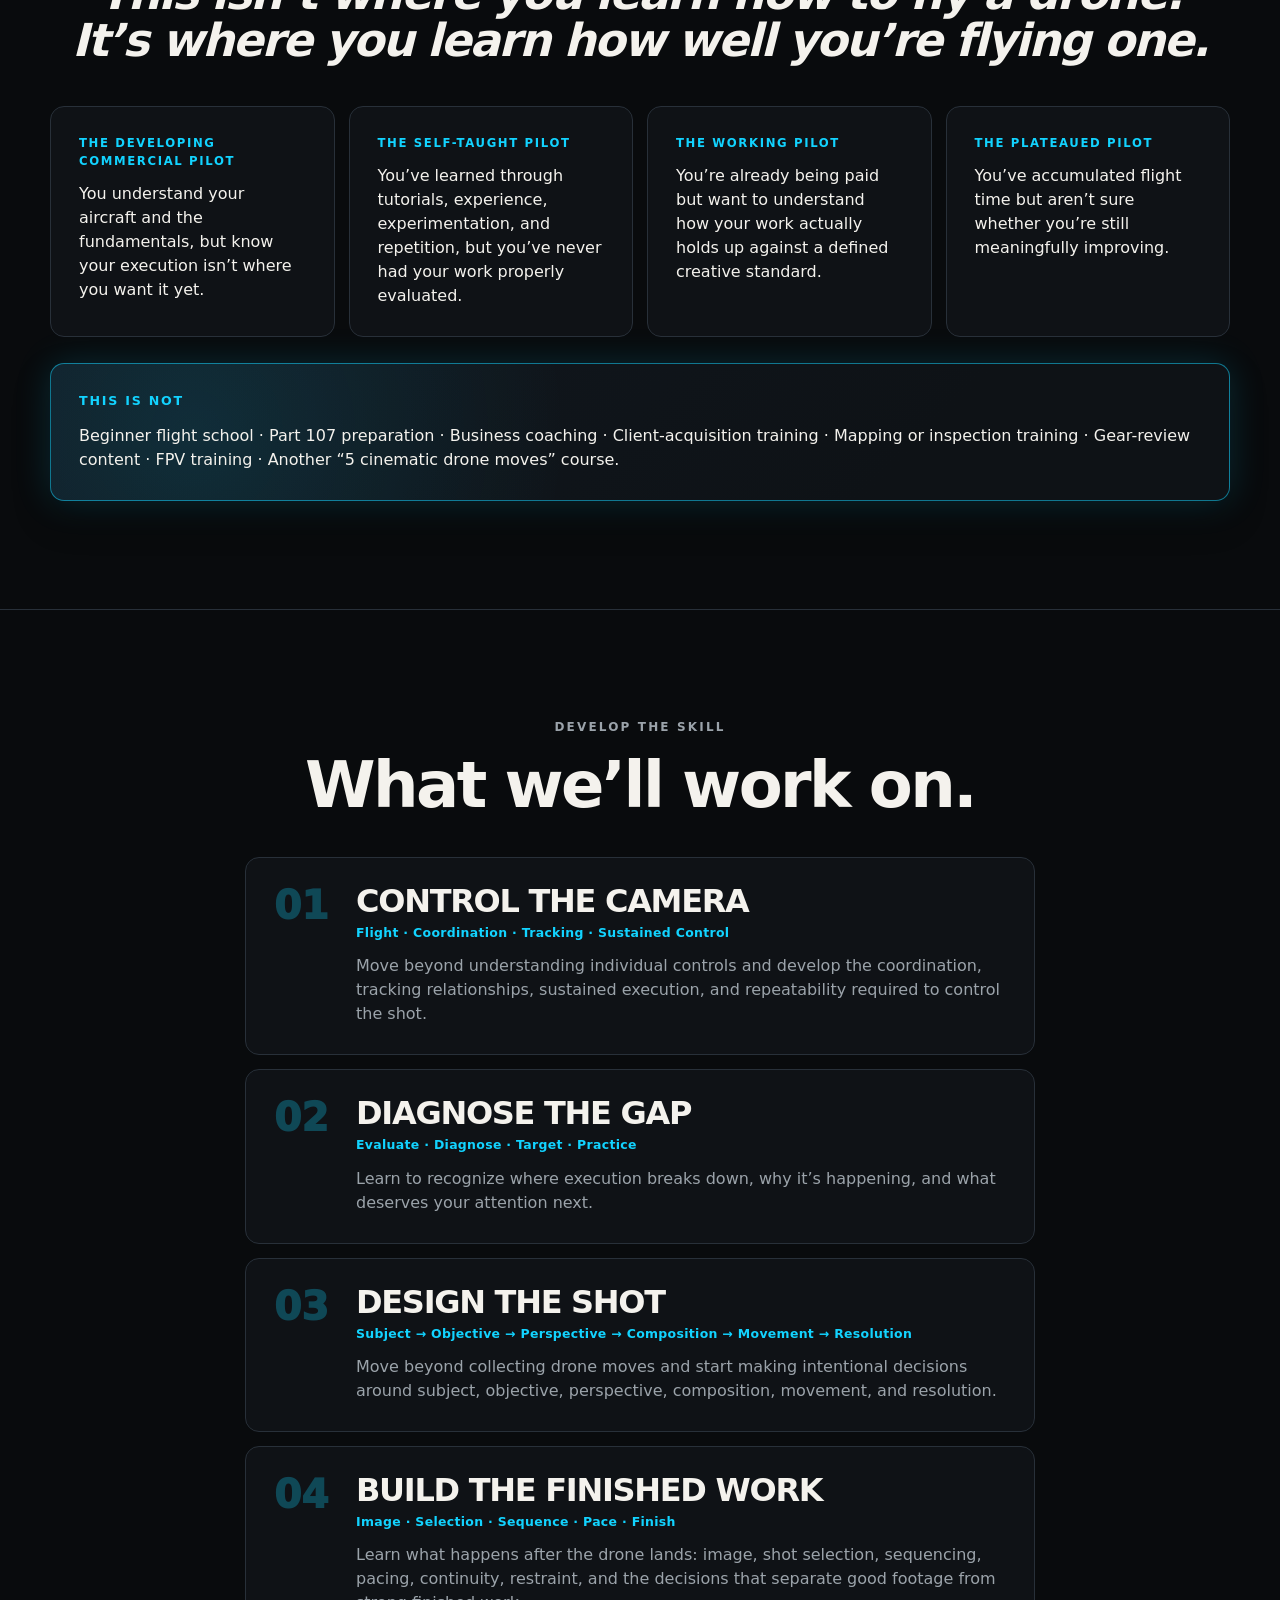
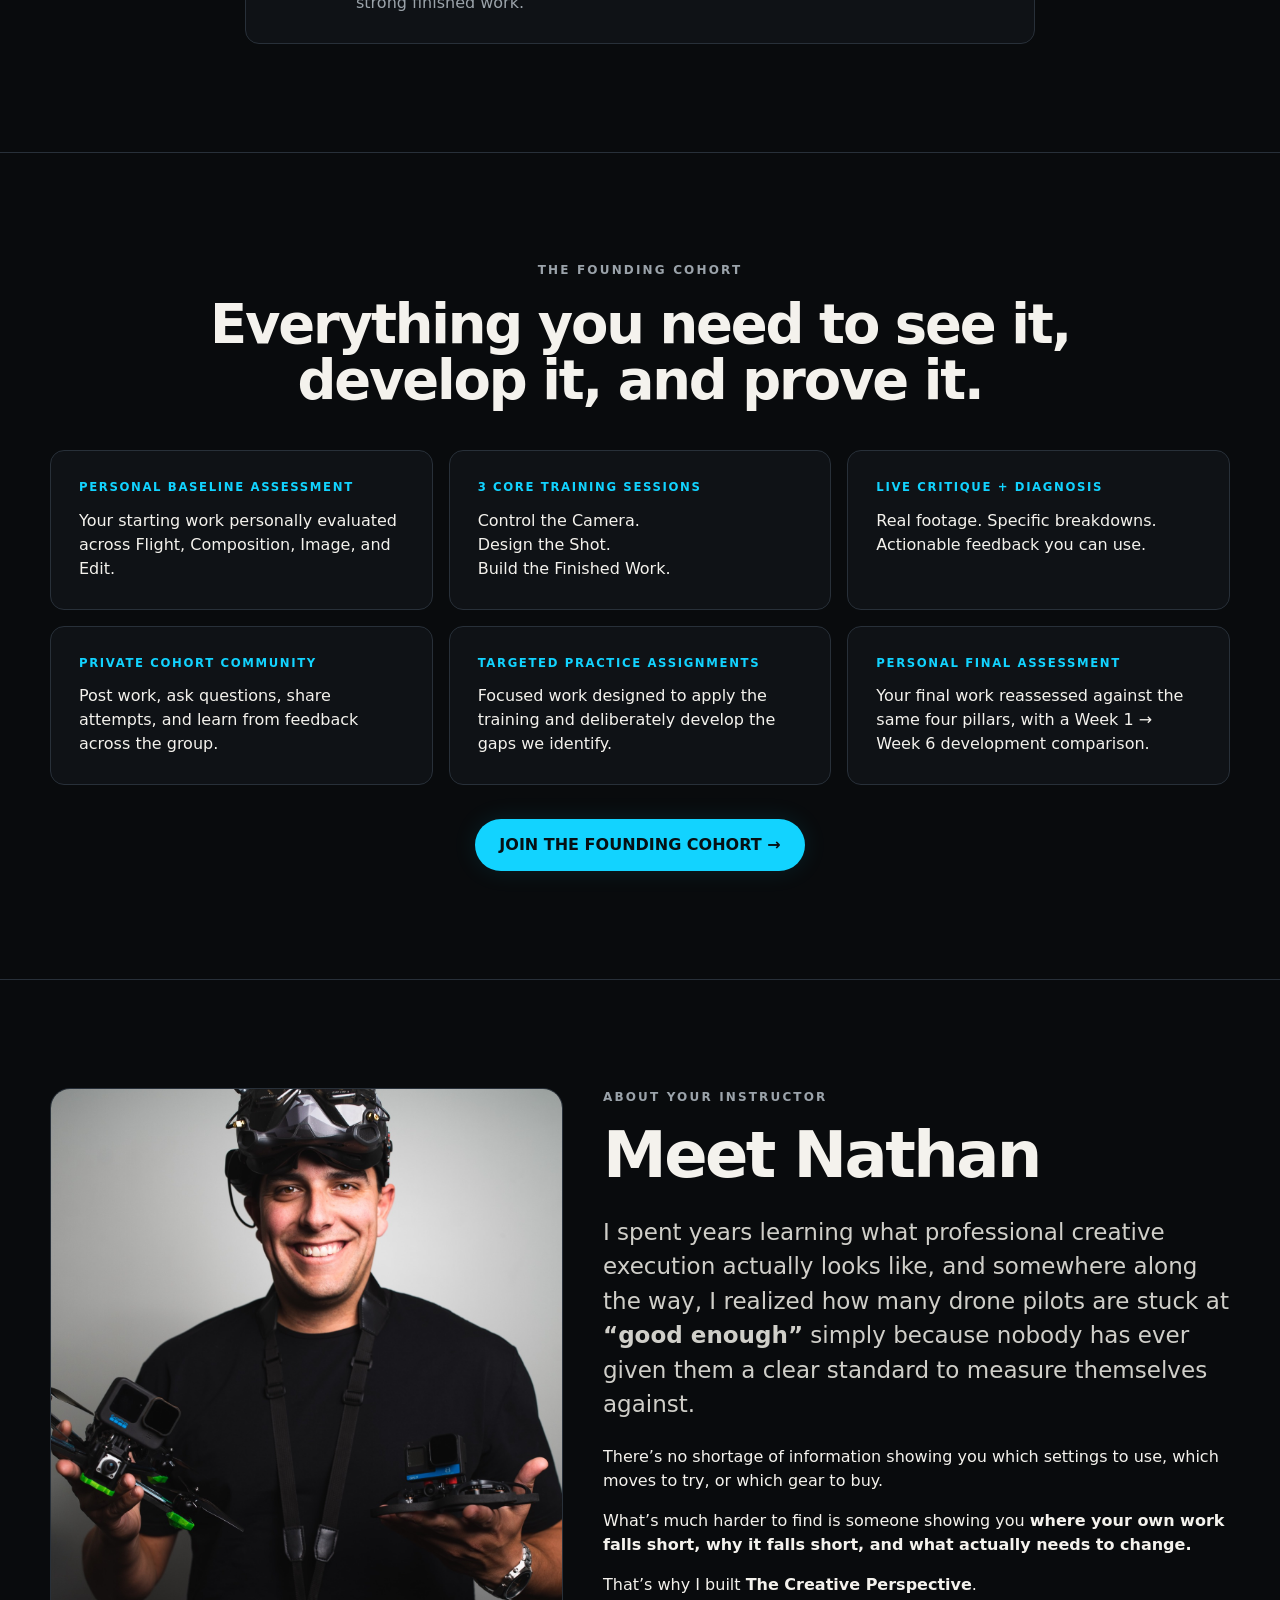
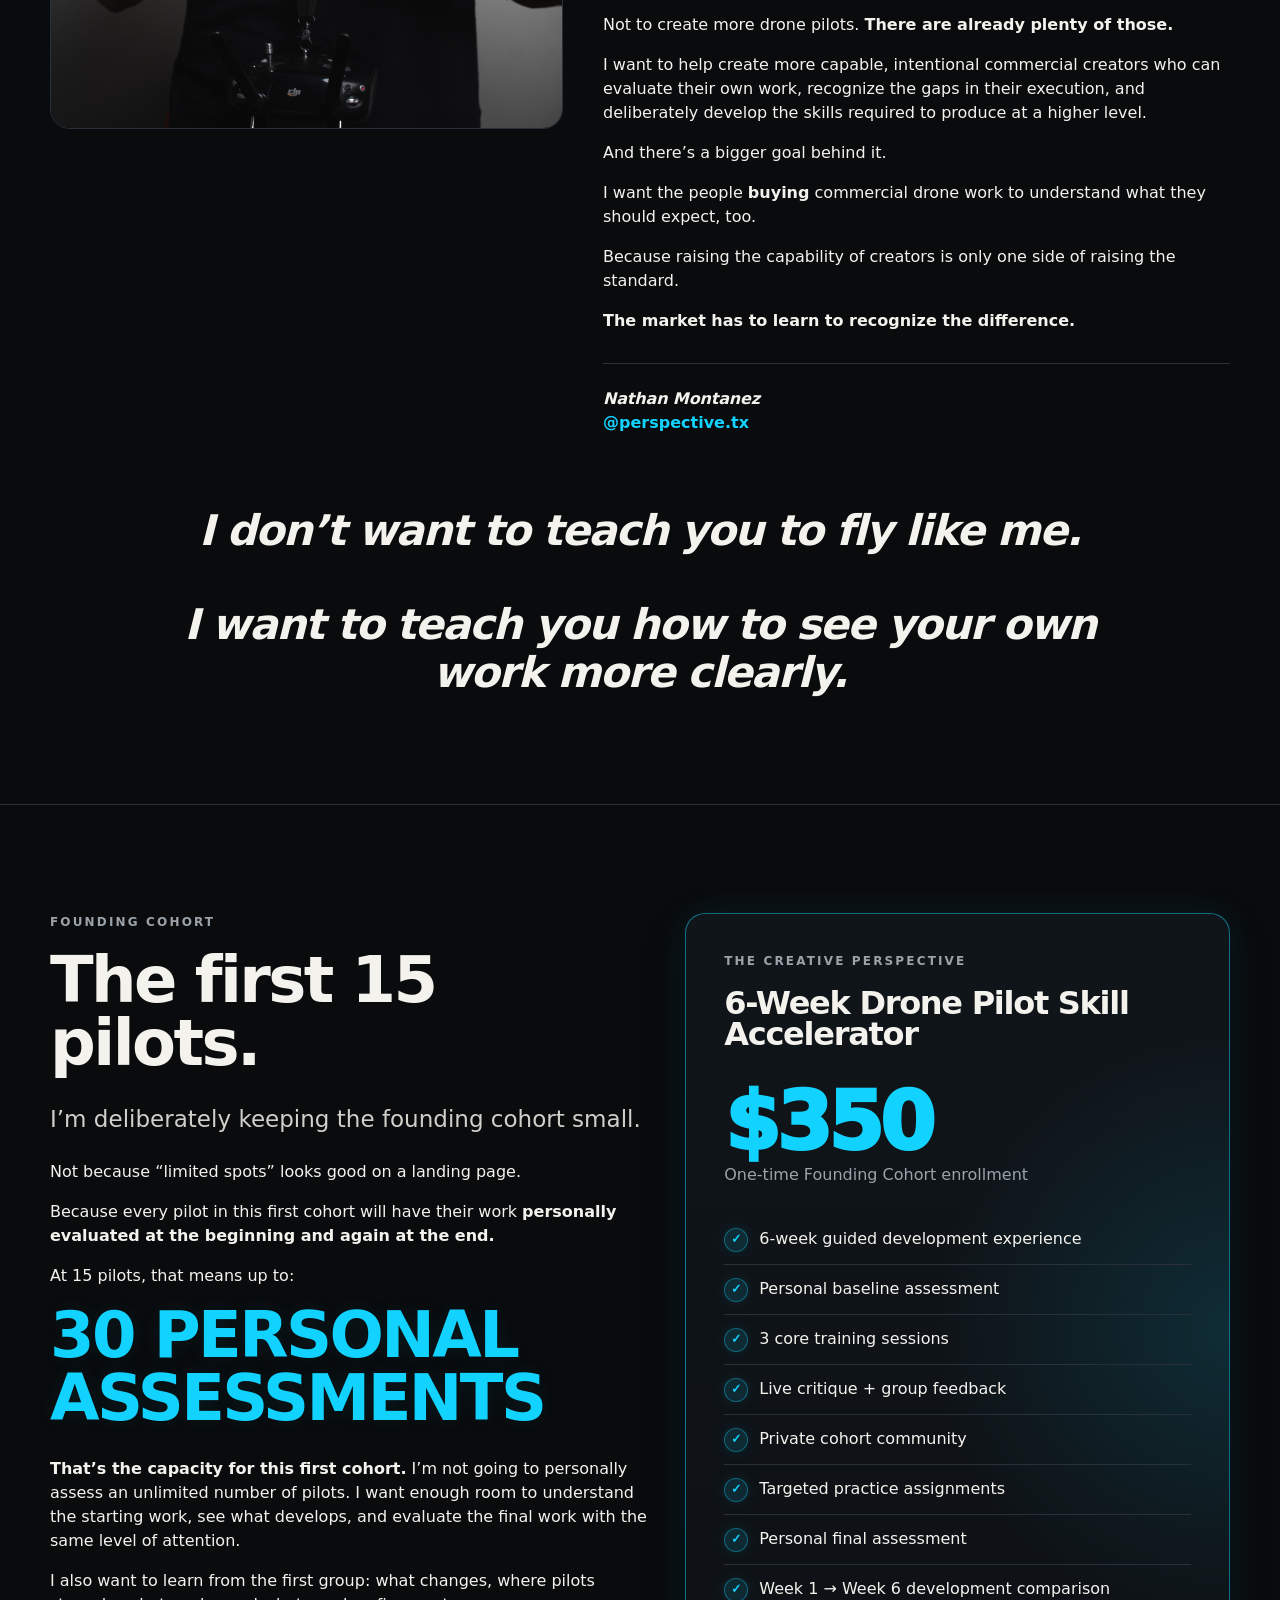
==== commit dd5f0d56: "Update index.html" ====
--- a/index.html
+++ b/index.html
@@ -9,7 +9,11 @@
 <link rel="stylesheet" href="/styles.css">
 </head>
 <body>
+<<<<<<< HEAD
 <nav class="nav" id="nav"><div class="wrap navin"><a class="brand" href="#top">THE CREATIVE PERSPECTIVE</a><div class="links"><a href="#program">The Program</a><a href="#how">How It Works</a><a href="#included">What’s Included</a><a href="#faq">FAQ</a></div><a class="cohortmark header-cta" href="/requirements.html">JOIN FOUNDING COHORT</a><button class="toggle" aria-label="Toggle navigation">MENU</button></div></nav>
+=======
+<nav class="nav" id="nav"><div class="wrap navin"><a class="brand" href="#top">THE CREATIVE PERSPECTIVE</a><div class="links"><a href="#program">The Program</a><a href="#how">How It Works</a><a href="#included">What’s Included</a><a href="/creative-pilot-rating/">Pilot Rating</a><a href="#faq">FAQ</a></div><a class="cohortmark header-cta" href="#enroll">JOIN FOUNDING COHORT</a><button class="toggle" aria-label="Toggle navigation">MENU</button></div></nav>
+>>>>>>> 2a45349586603a2a786f9f61159aac61dce2c4be
 <main id="top">
 
 <section class="hero"><div class="wrap center">
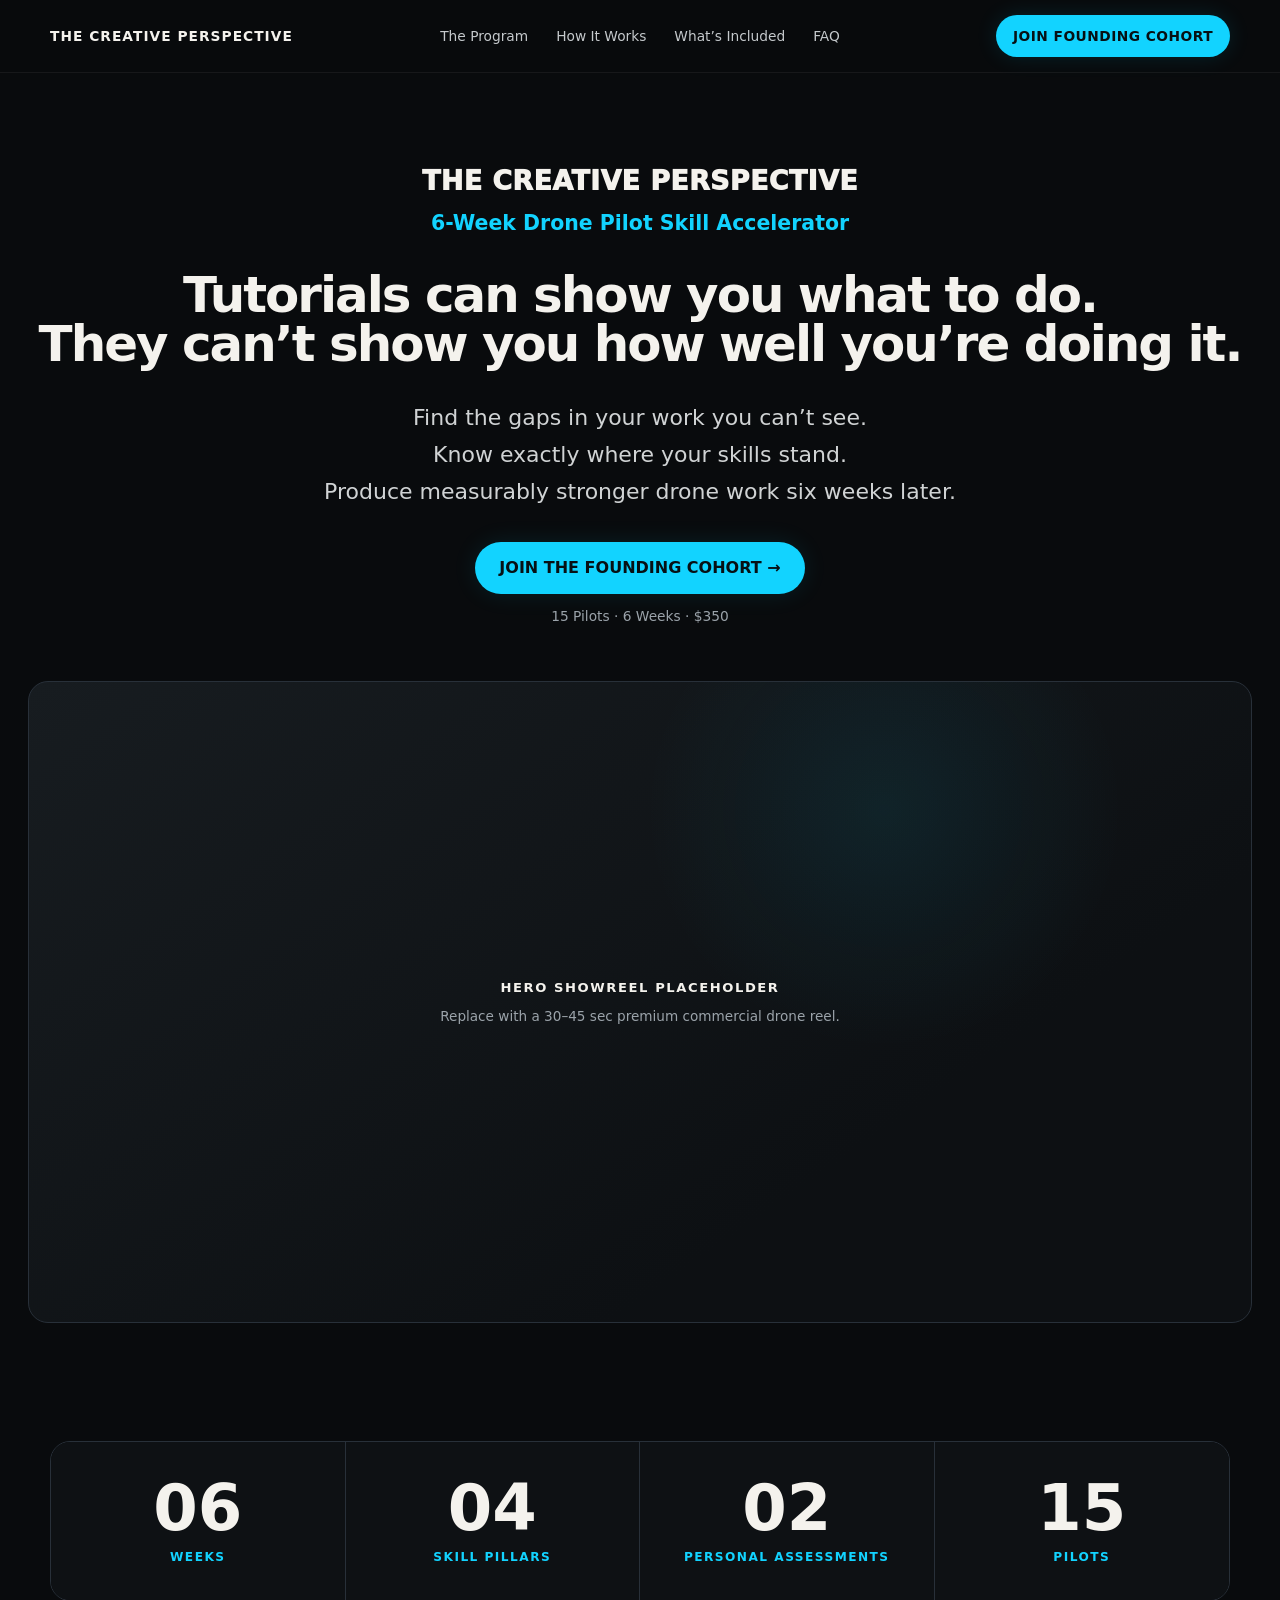
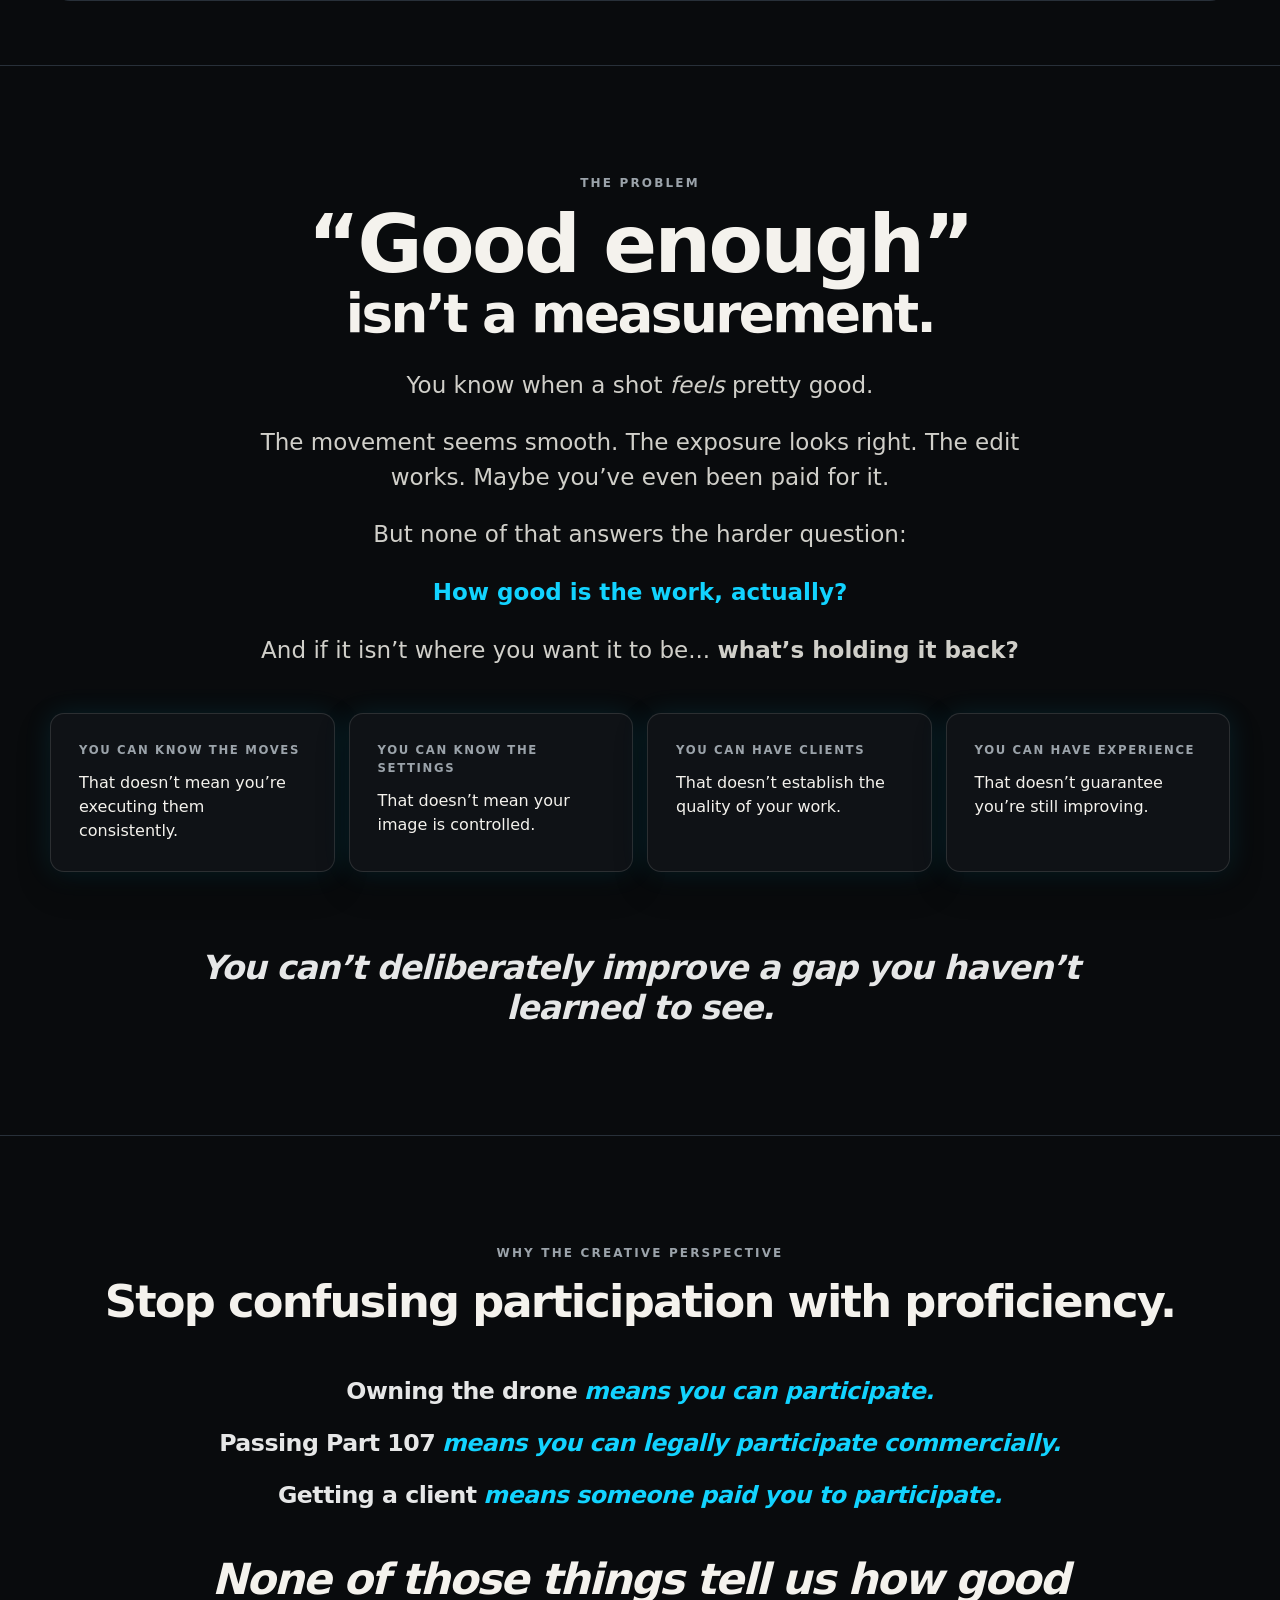
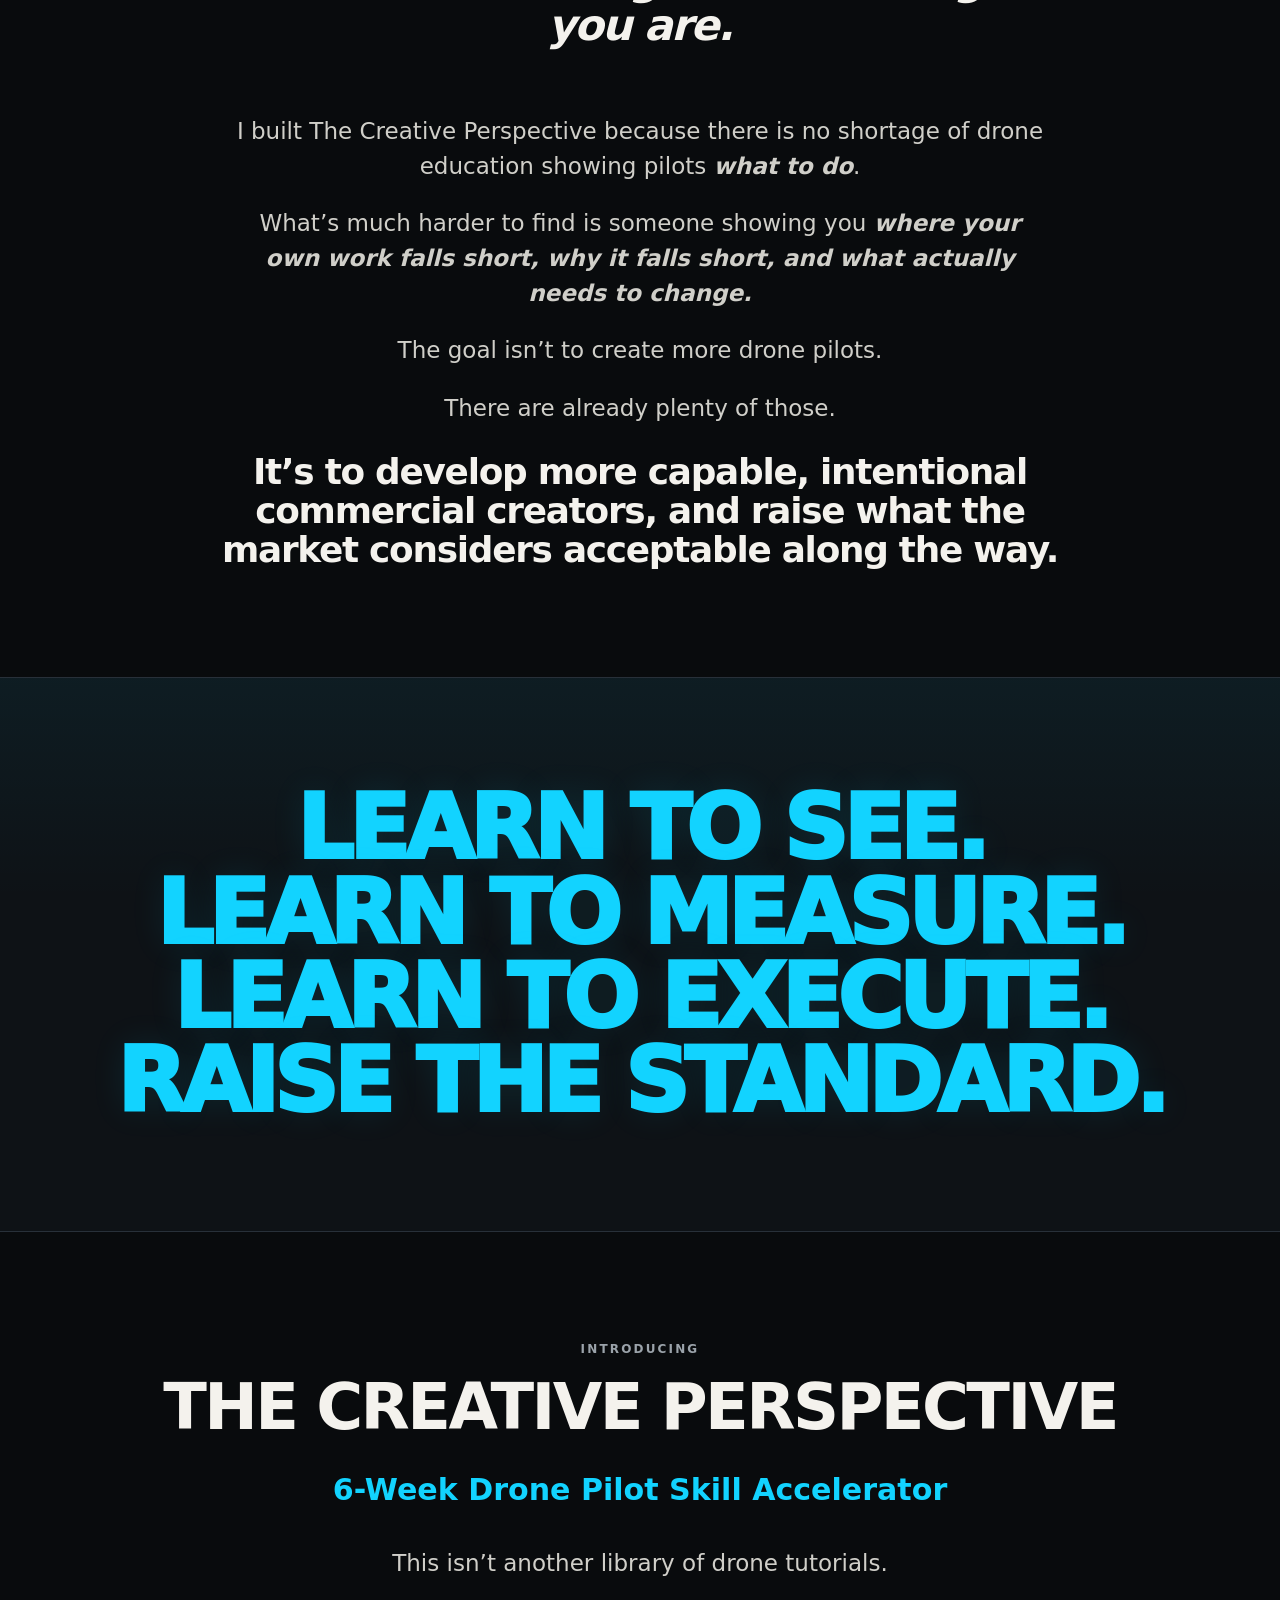
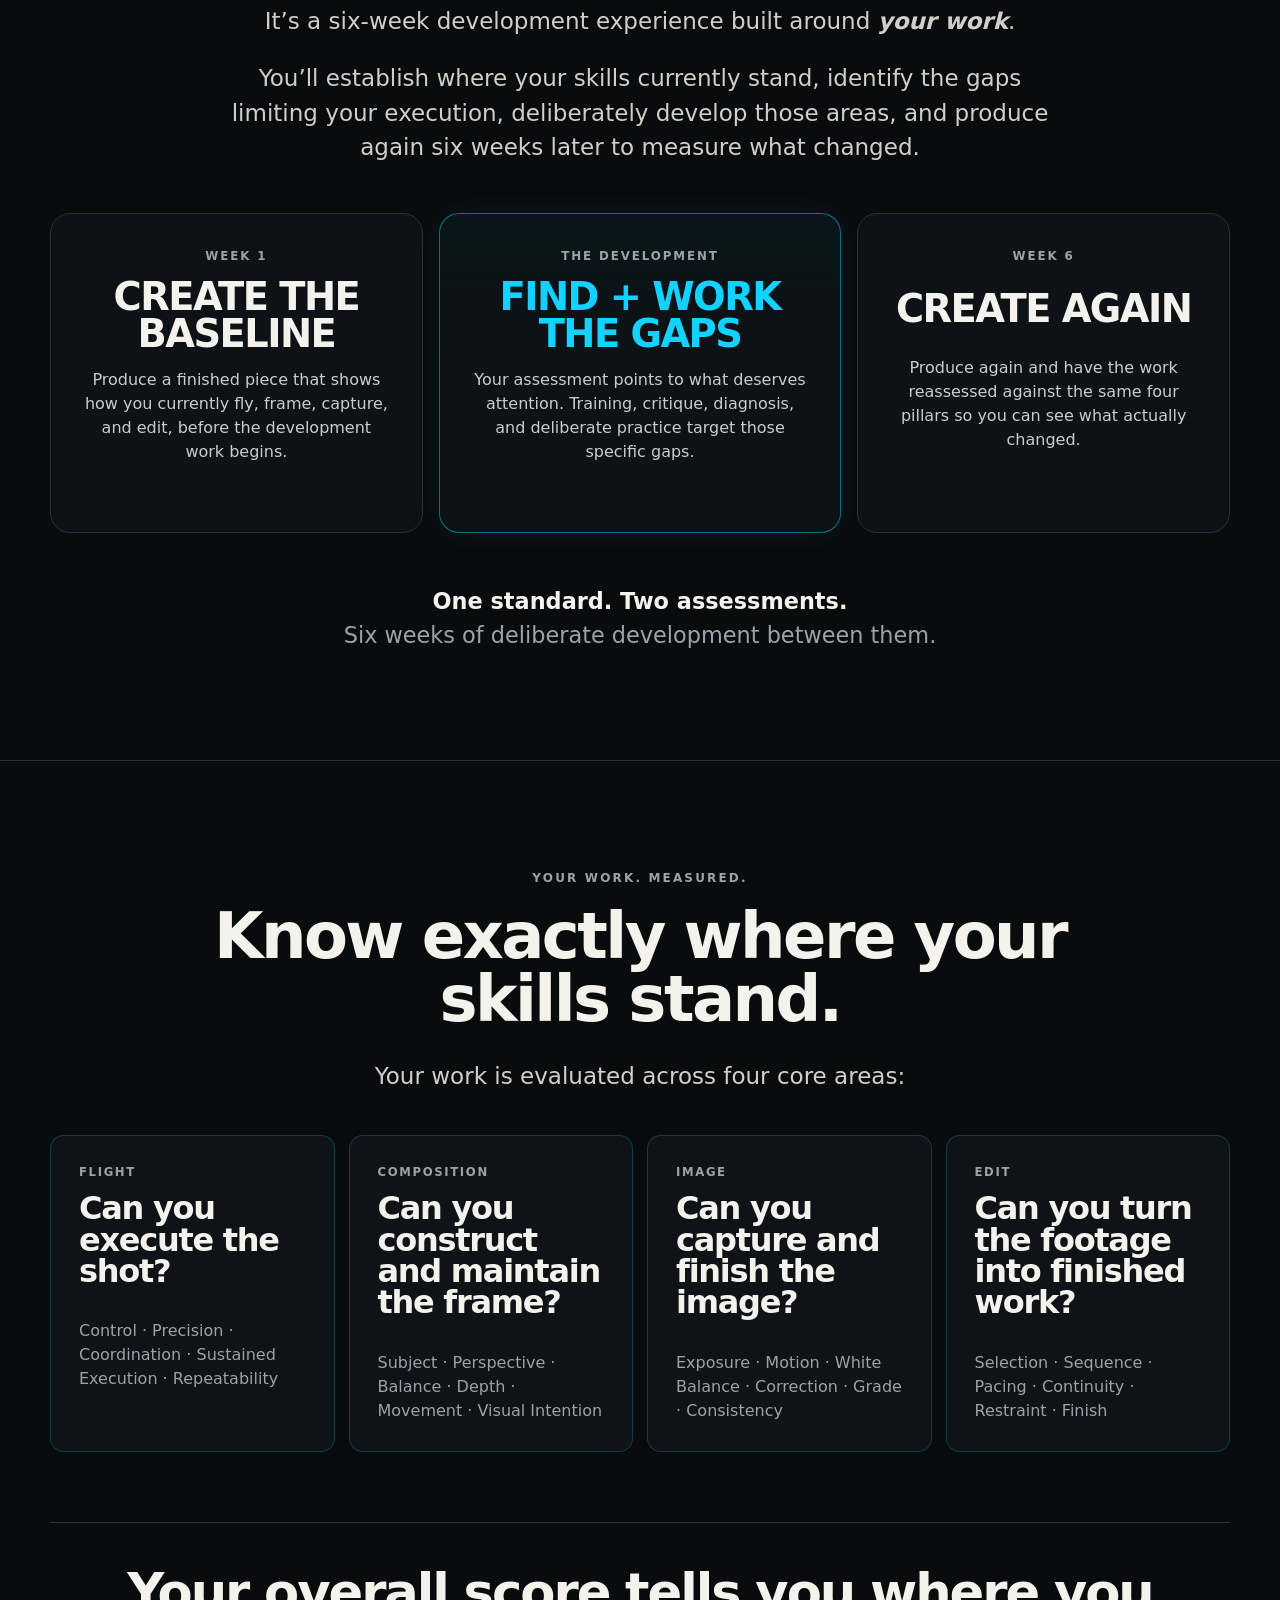
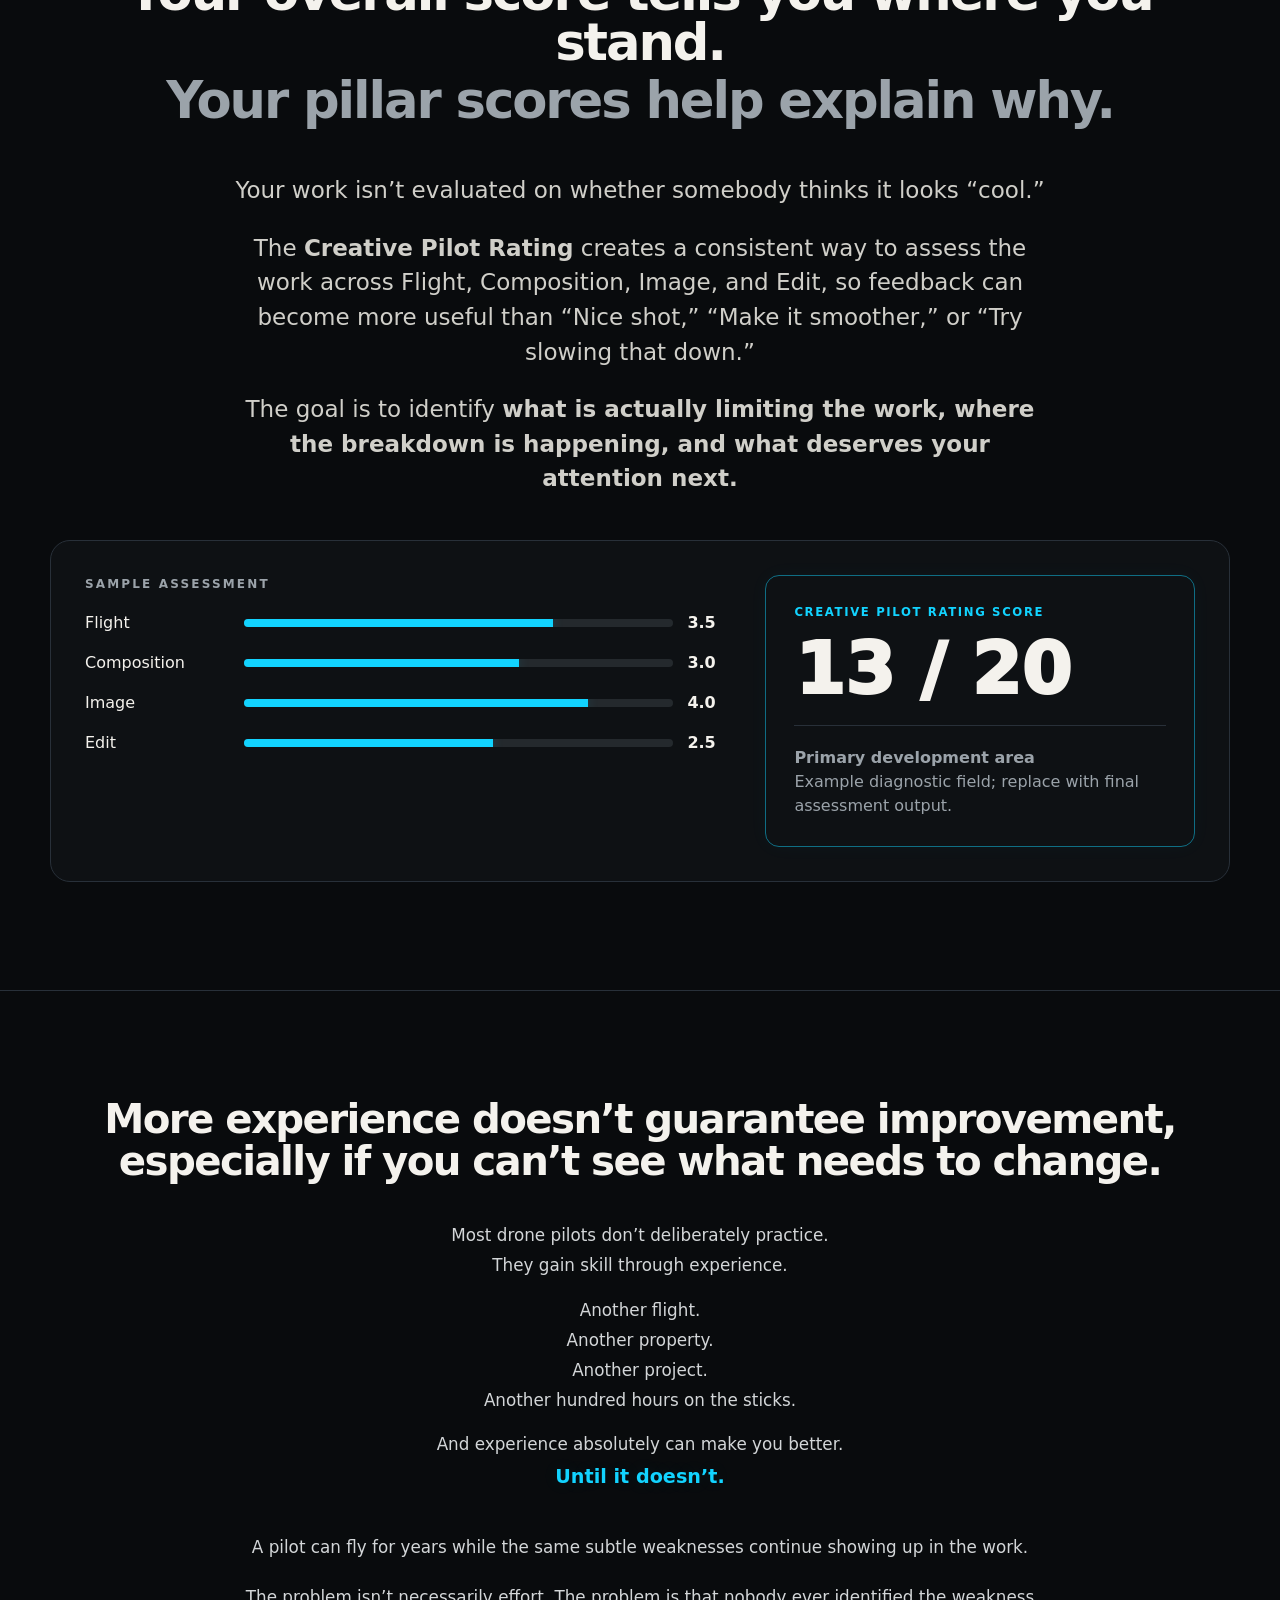
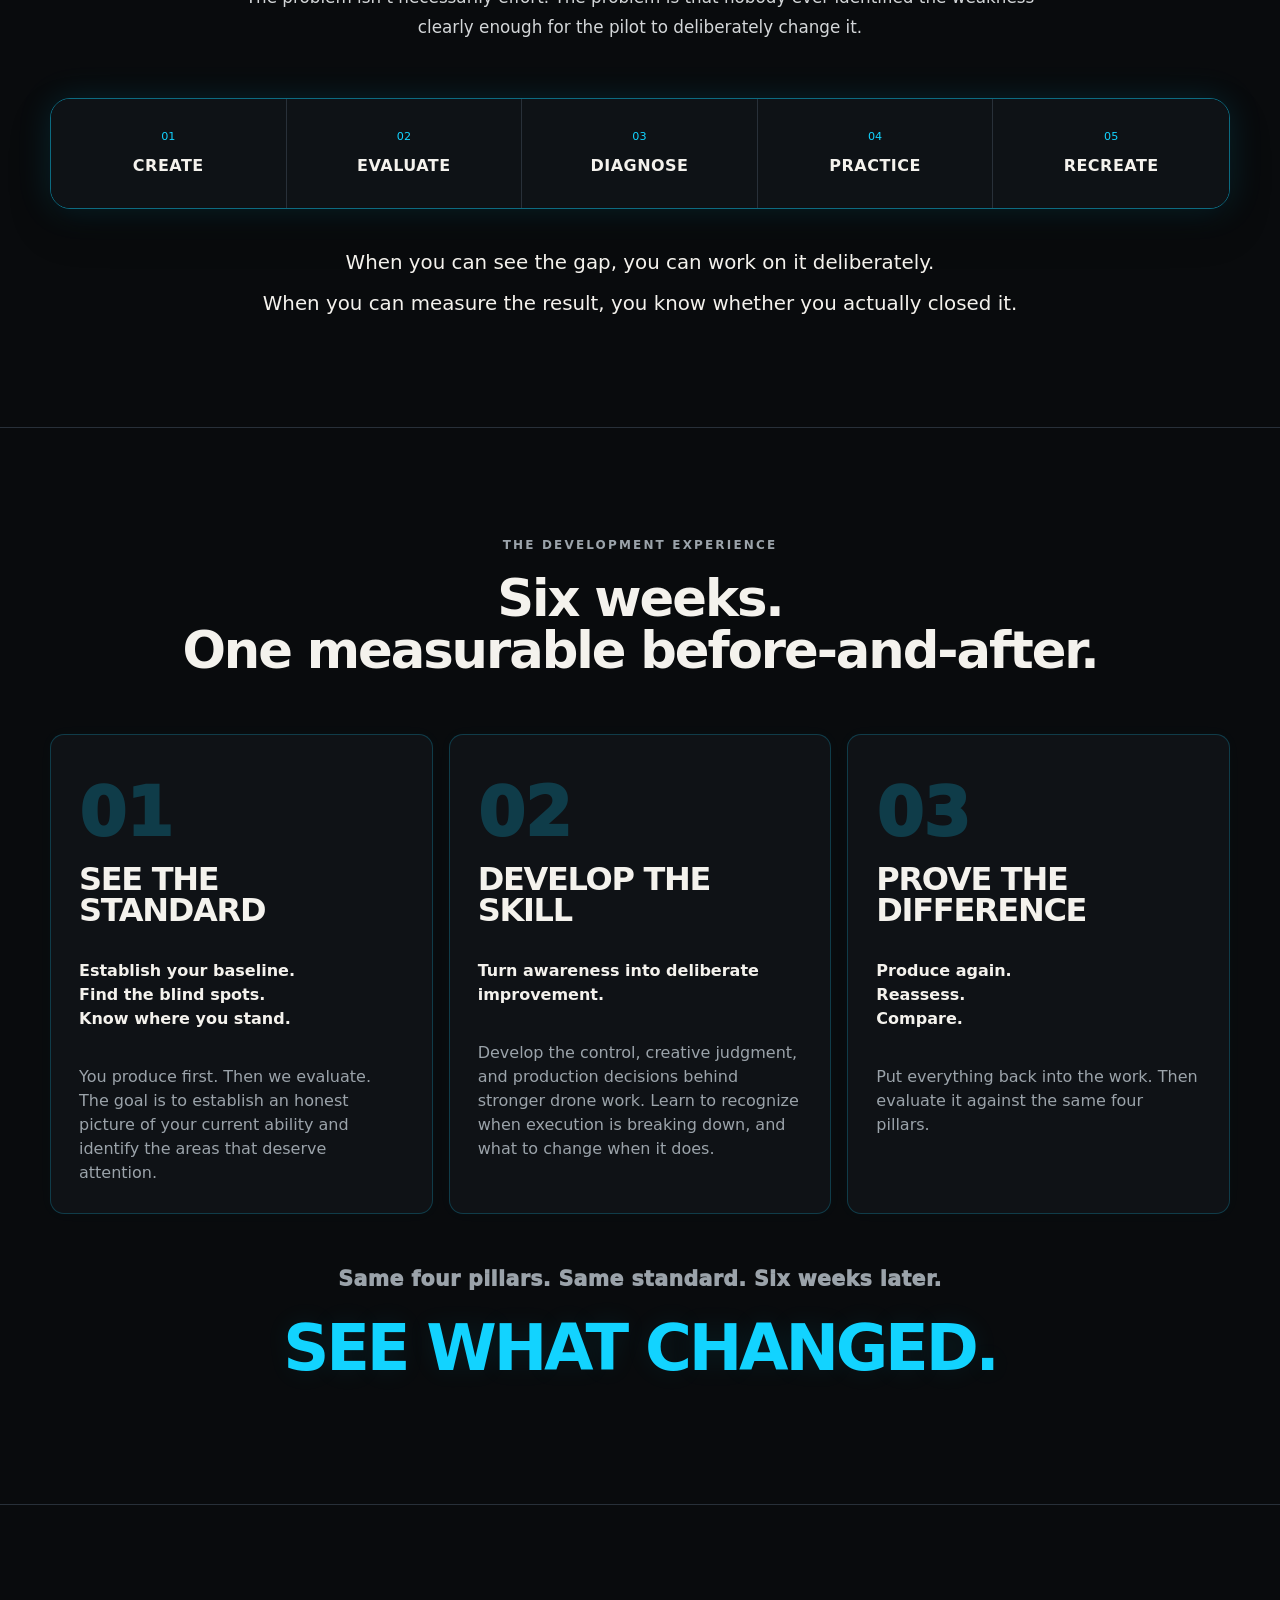
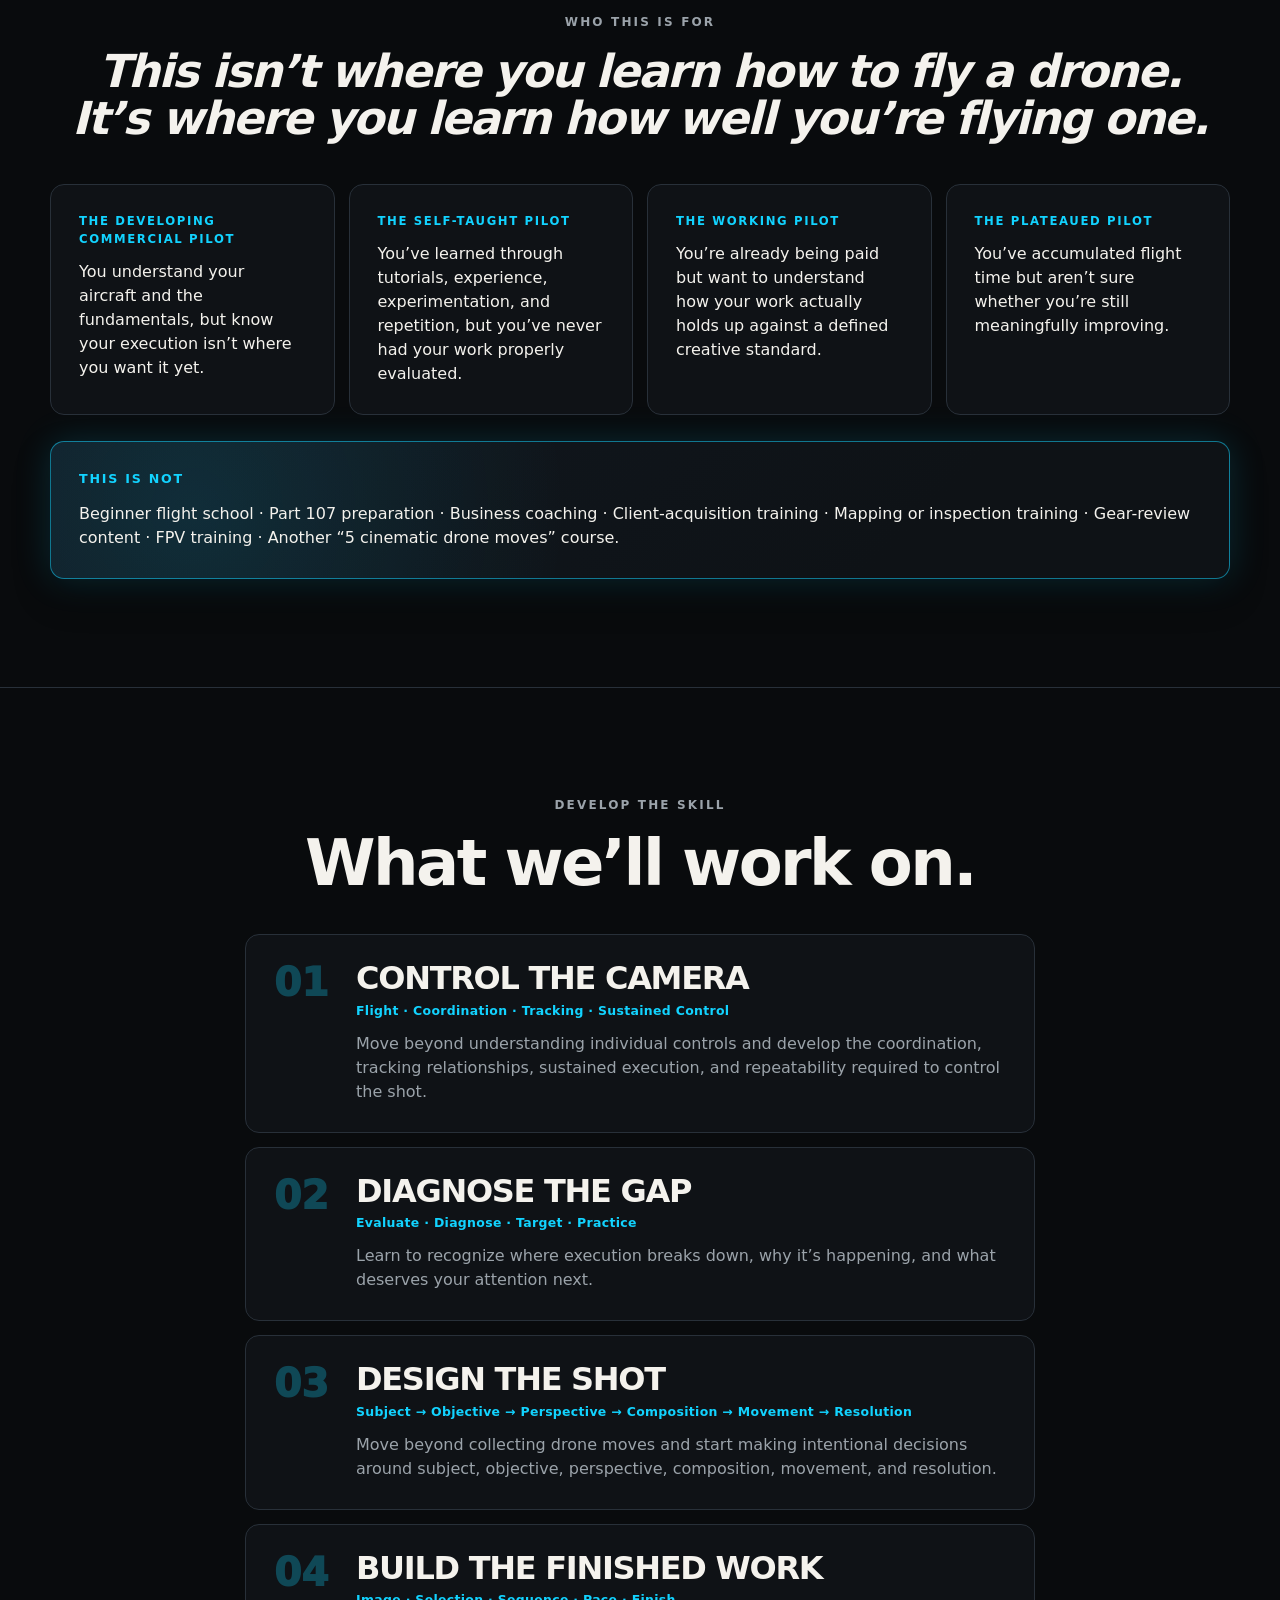
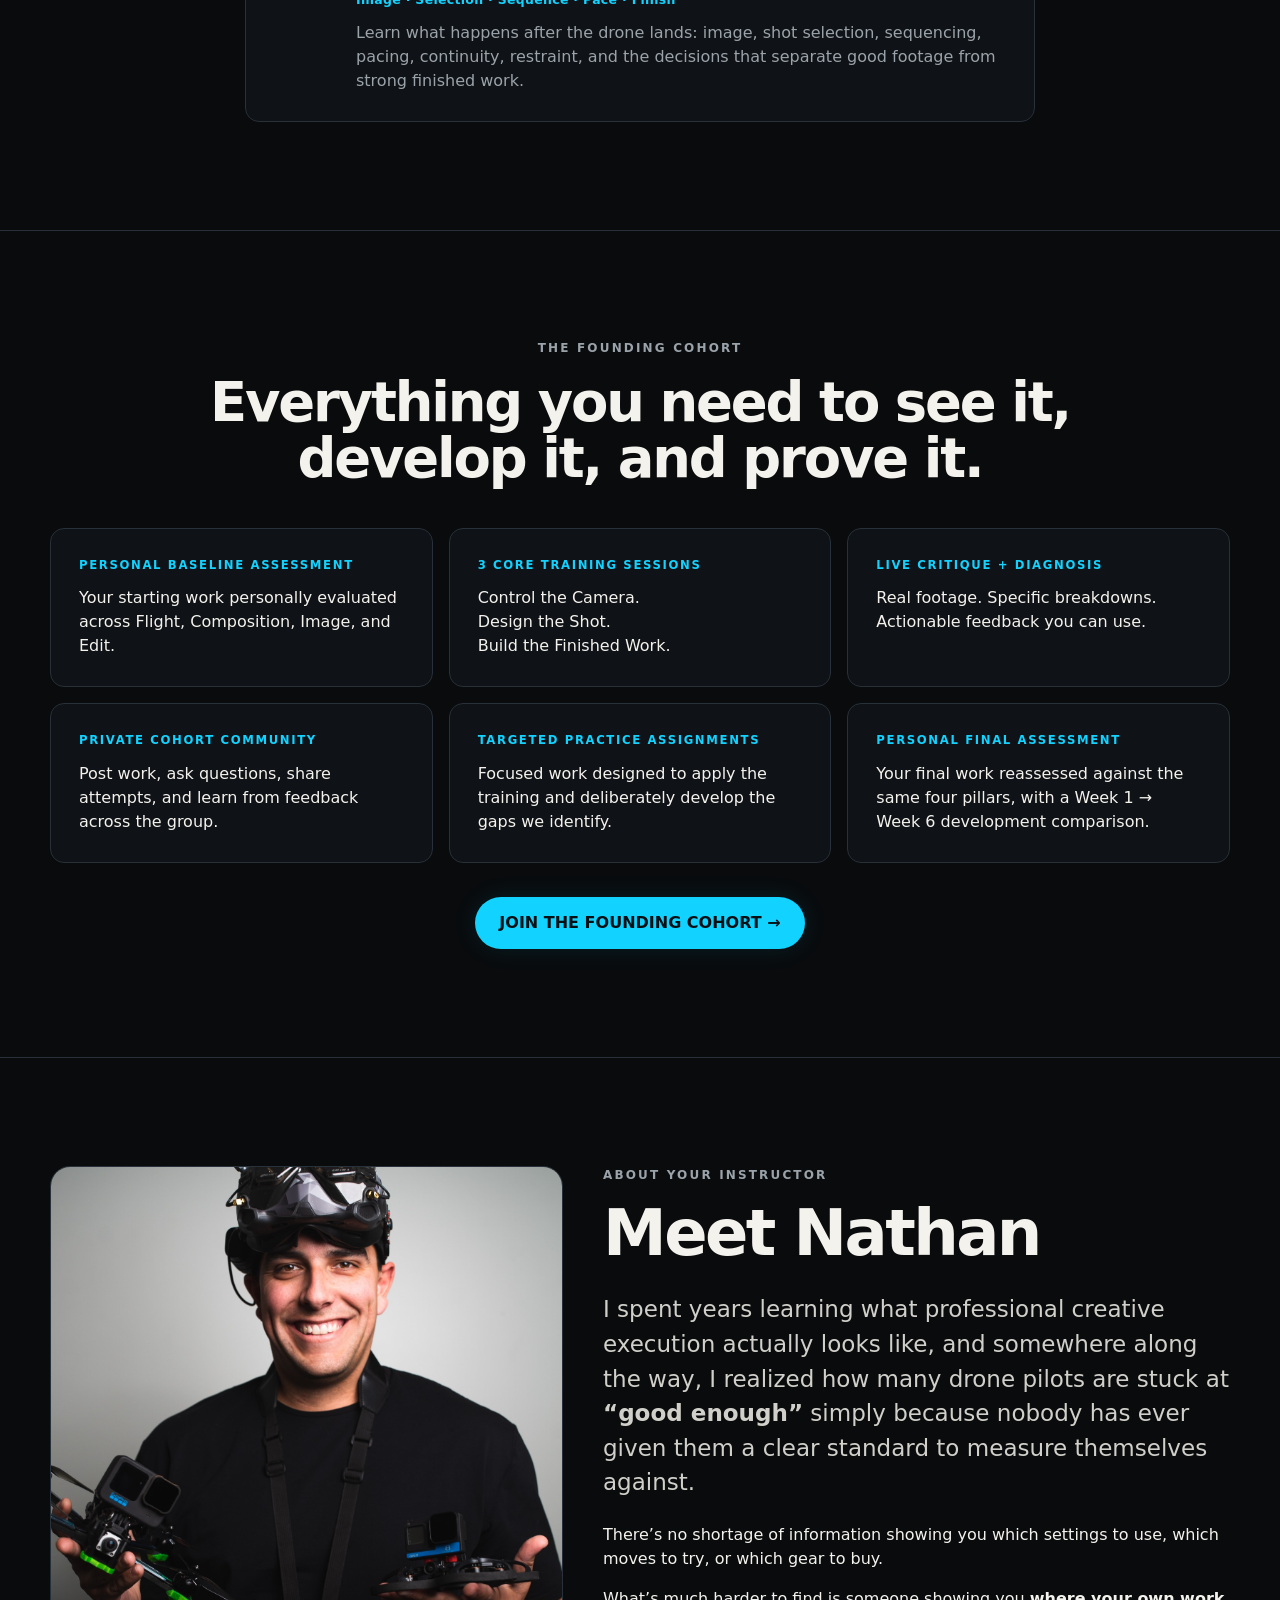
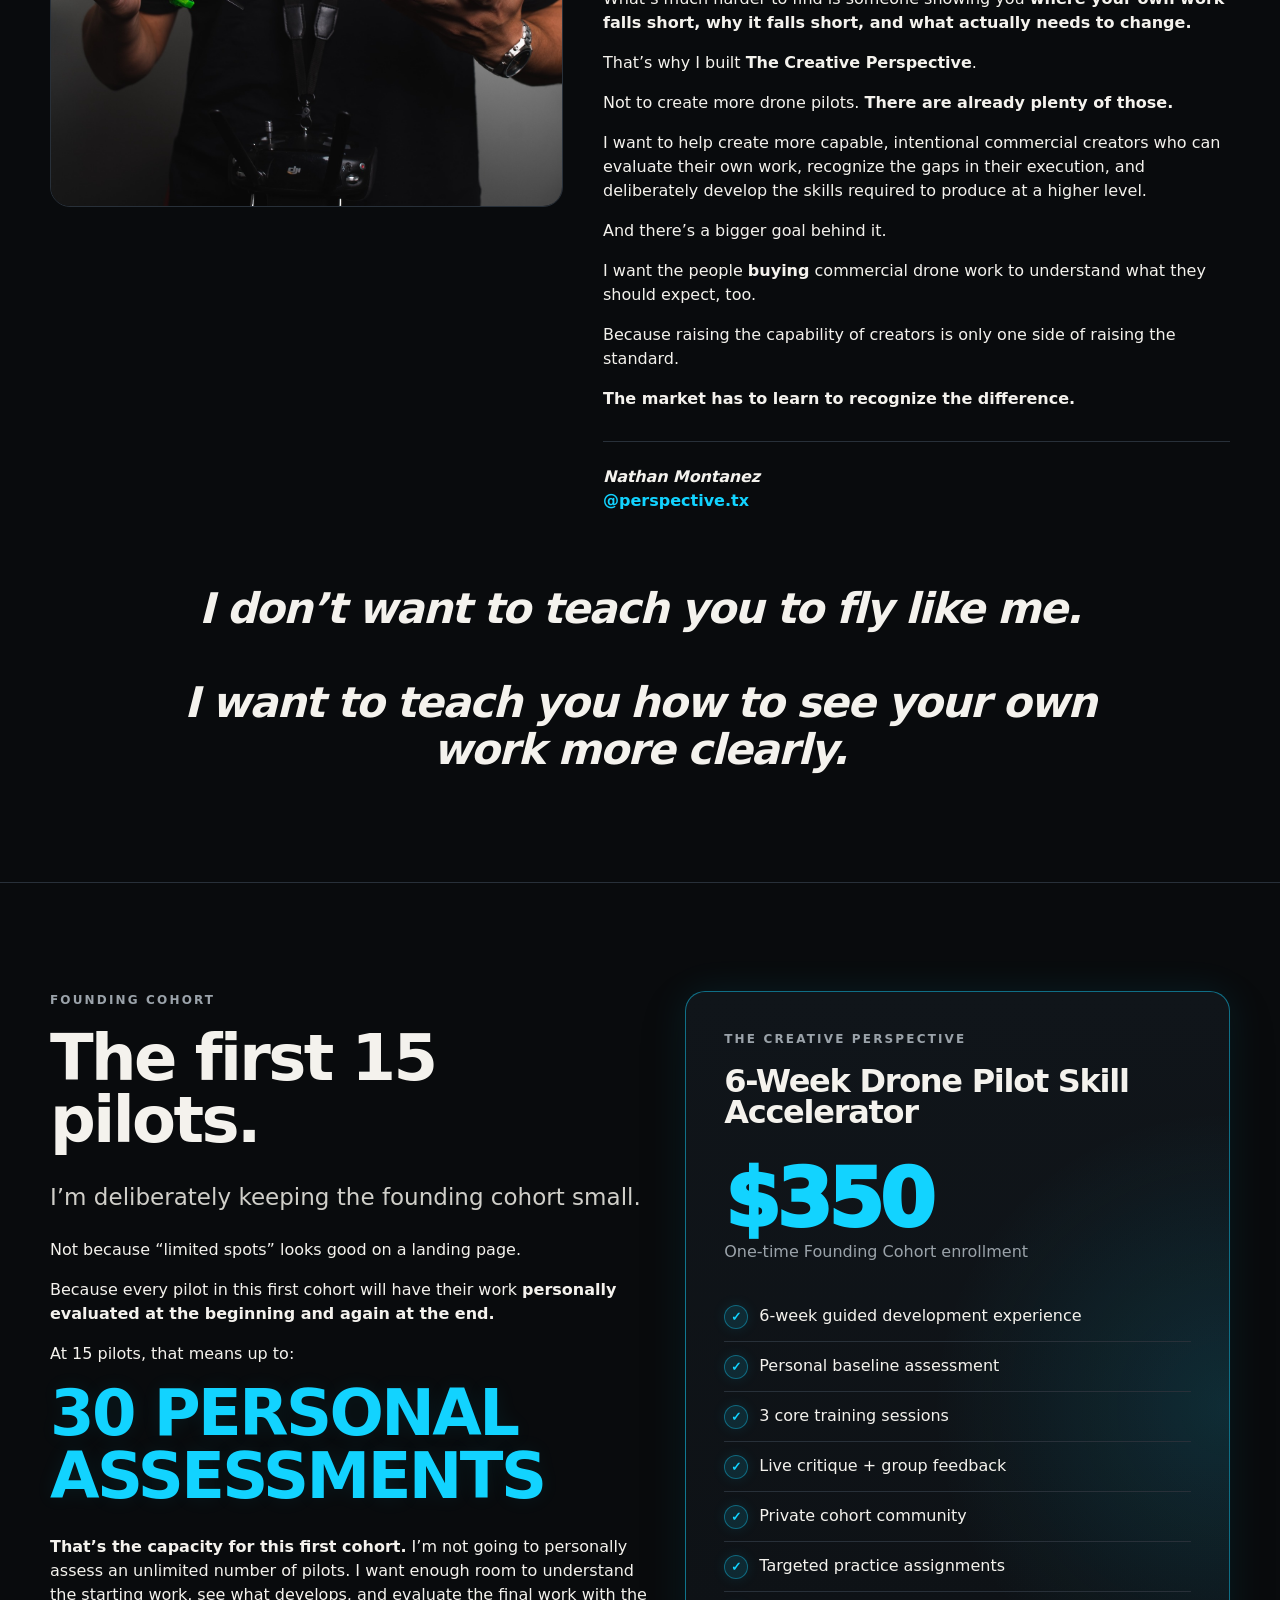
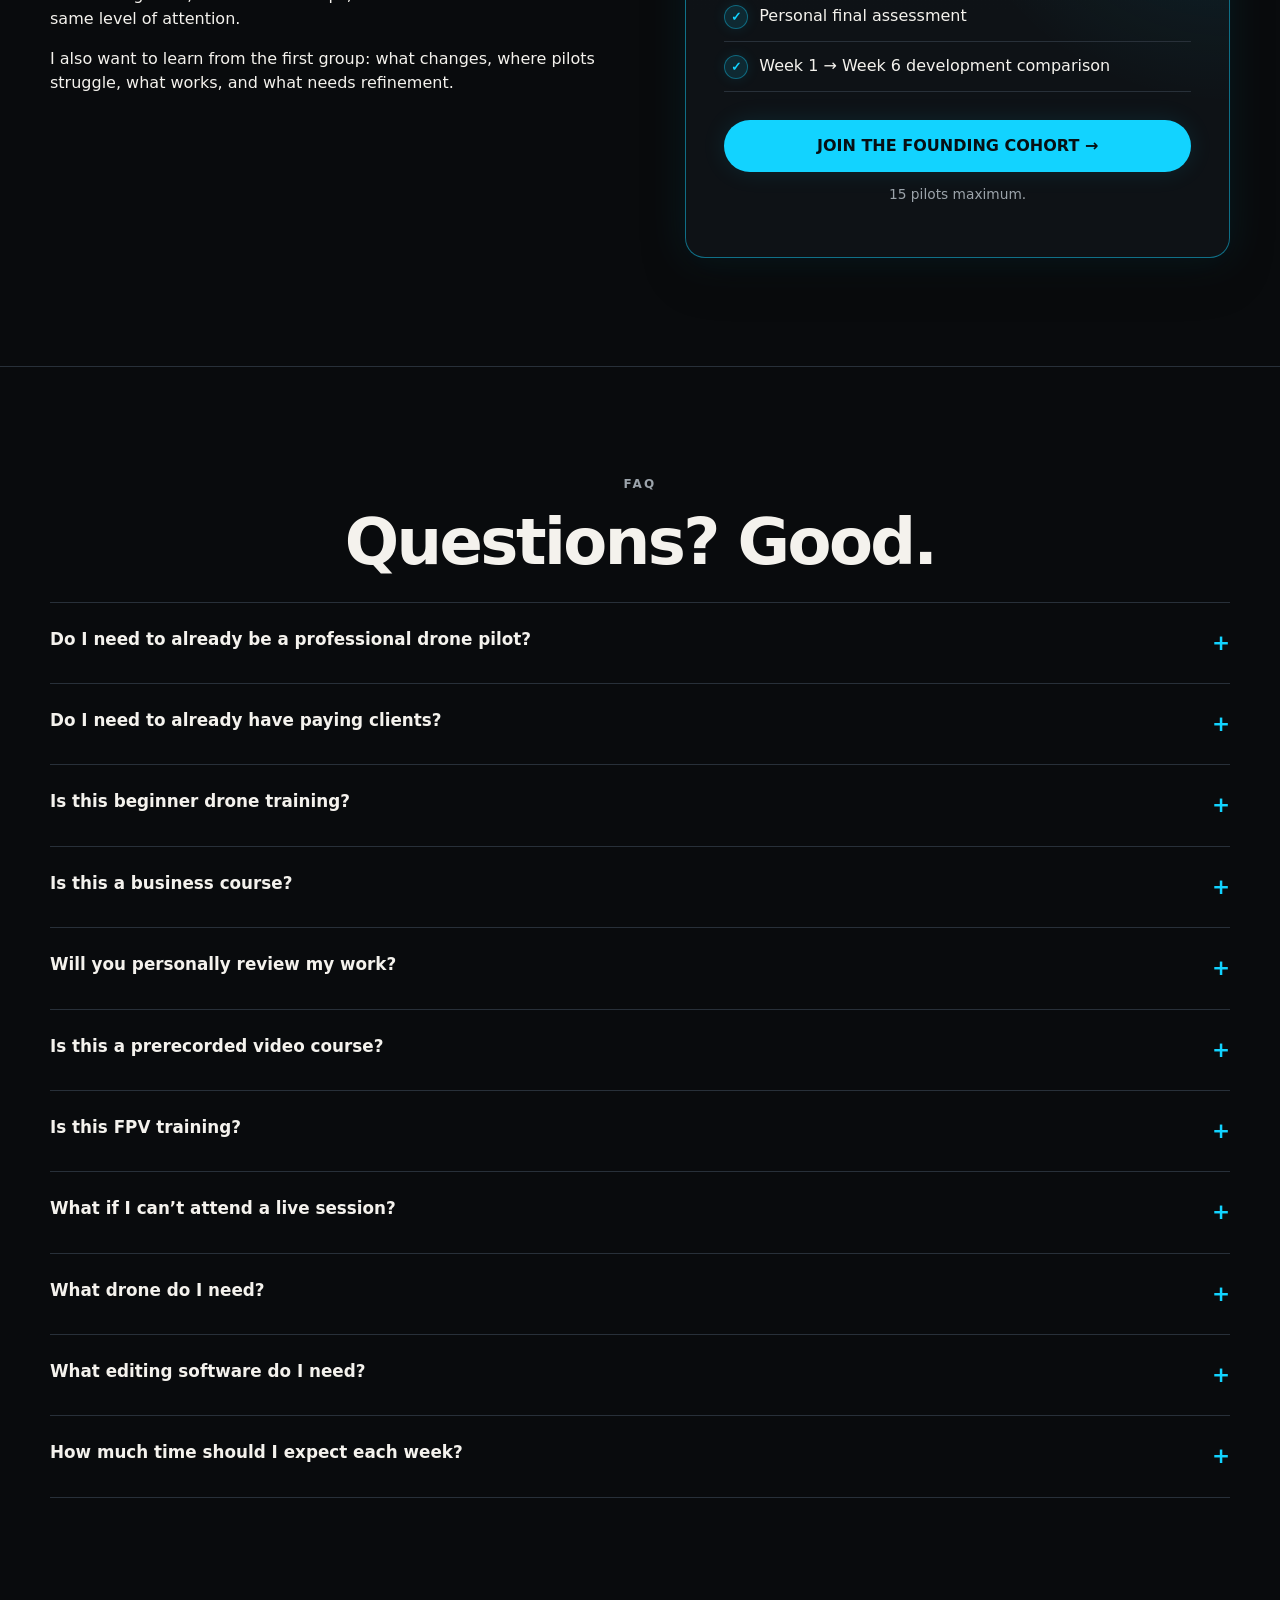
==== commit 4952e3ae: "Midday" ====
--- a/index.html
+++ b/index.html
@@ -1,6 +1,7 @@
 <!doctype html>
 <html lang="en">
 <head>
+<script src="https://app.termly.io/resource-blocker/657a9781-d9c0-43cc-9ccc-3619094d77d0?autoBlock=on"></script>
 <meta charset="utf-8">
 <meta name="viewport" content="width=device-width,initial-scale=1">
 <meta name="description" content="The Creative Perspective is a 6-week drone pilot skill accelerator built around assessment, deliberate development, and measurable improvement.">
@@ -9,11 +10,7 @@
 <link rel="stylesheet" href="/styles.css">
 </head>
 <body>
-<<<<<<< HEAD
 <nav class="nav" id="nav"><div class="wrap navin"><a class="brand" href="#top">THE CREATIVE PERSPECTIVE</a><div class="links"><a href="#program">The Program</a><a href="#how">How It Works</a><a href="#included">What’s Included</a><a href="#faq">FAQ</a></div><a class="cohortmark header-cta" href="/requirements.html">JOIN FOUNDING COHORT</a><button class="toggle" aria-label="Toggle navigation">MENU</button></div></nav>
-=======
-<nav class="nav" id="nav"><div class="wrap navin"><a class="brand" href="#top">THE CREATIVE PERSPECTIVE</a><div class="links"><a href="#program">The Program</a><a href="#how">How It Works</a><a href="#included">What’s Included</a><a href="/creative-pilot-rating/">Pilot Rating</a><a href="#faq">FAQ</a></div><a class="cohortmark header-cta" href="#enroll">JOIN FOUNDING COHORT</a><button class="toggle" aria-label="Toggle navigation">MENU</button></div></nav>
->>>>>>> 2a45349586603a2a786f9f61159aac61dce2c4be
 <main id="top">
 
 <section class="hero"><div class="wrap center">
@@ -57,10 +54,6 @@
 
 <section class="section manifesto"><div class="wrap center"><div>LEARN TO SEE.</div><div>LEARN TO MEASURE.</div><div>LEARN TO EXECUTE.</div><div>RAISE THE STANDARD.</div></div></section>
 
-<section class="section"><div class="wrap">
-  <div class="section-head work-head"><p class="eyebrow">THE WORK</p><h2><span style="display:block">The standard starts</span><span style="display:block">with the work.</span></h2><p class="lede">The Creative Perspective is built around the standards behind intentional commercial creative execution, not simply whether a drone can capture a usable shot.</p></div>
-  <div class="feature"><div><strong>FEATURED COMMERCIAL REEL</strong><span>Replace with selected proof-of-work reel.</span></div></div><div class="thumbs"><div class="thumb">Project Example 01</div><div class="thumb">Project Example 02</div><div class="thumb">Project Example 03</div></div>
-</div></section>
 
 <section class="section" id="how"><div class="wrap">
   <div class="section-head"><p class="eyebrow">INTRODUCING</p><h2>THE CREATIVE PERSPECTIVE</h2><div class="solution-offer">6-Week Drone Pilot Skill Accelerator</div><p class="lede">This isn’t another library of drone tutorials.</p><p class="lede">It’s a six-week development experience built around <strong><em>your work</em></strong>.</p><p class="lede">You’ll establish where your skills currently stand, identify the gaps limiting your execution, deliberately develop those areas, and produce again six weeks later to measure what changed.</p></div>
@@ -94,8 +87,8 @@
     <article class="card pillar-card"><p class="clabel">EDIT</p><h3>Can you turn the footage into finished work?</h3><p class="muted">Selection · Sequence · Pacing · Continuity · Restraint · Finish</p></article>
   </div>
   <div class="score-statement"><h3>Your overall score tells you where you stand.</h3><h3>Your pillar scores help explain why.</h3></div>
-  <div class="assessment-copy"><p class="lede">Your work isn’t evaluated on whether somebody thinks it looks “cool.”</p><p class="lede">The <strong>Creative Pilot Rating Framework</strong> creates a consistent way to assess the work across Flight, Composition, Image, and Edit, so feedback can become more useful than “Nice shot,” “Make it smoother,” or “Try slowing that down.”</p><p class="lede">The goal is to identify <strong>what is actually limiting the work, where the breakdown is happening, and what deserves your attention next.</strong></p></div>
-  <div class="assessment"><div><p class="eyebrow">SAMPLE ASSESSMENT</p><div class="score"><span>Flight</span><div class="bar"><div class="fill" data-width="72"></div></div><strong class="score-value" data-score="3.5">0.0</strong></div><div class="score"><span>Composition</span><div class="bar"><div class="fill" data-width="64"></div></div><strong class="score-value" data-score="3.0">0.0</strong></div><div class="score"><span>Image</span><div class="bar"><div class="fill" data-width="80"></div></div><strong class="score-value" data-score="4.0">0.0</strong></div><div class="score"><span>Edit</span><div class="bar"><div class="fill" data-width="58"></div></div><strong class="score-value" data-score="2.5">0.0</strong></div></div><div class="total"><p class="clabel score-label">CREATIVE PILOT SCORE</p><div class="big">13 / 20</div><div class="diag"><strong>Primary development area</strong><br>Example diagnostic field; replace with final assessment output.</div></div></div>
+  <div class="assessment-copy"><p class="lede">Your work isn’t evaluated on whether somebody thinks it looks “cool.”</p><p class="lede">The <strong>Creative Pilot Rating</strong> creates a consistent way to assess the work across Flight, Composition, Image, and Edit, so feedback can become more useful than “Nice shot,” “Make it smoother,” or “Try slowing that down.”</p><p class="lede">The goal is to identify <strong>what is actually limiting the work, where the breakdown is happening, and what deserves your attention next.</strong></p></div>
+  <div class="assessment"><div><p class="eyebrow">SAMPLE ASSESSMENT</p><div class="score"><span>Flight</span><div class="bar"><div class="fill" data-width="72"></div></div><strong class="score-value" data-score="3.5">0.0</strong></div><div class="score"><span>Composition</span><div class="bar"><div class="fill" data-width="64"></div></div><strong class="score-value" data-score="3.0">0.0</strong></div><div class="score"><span>Image</span><div class="bar"><div class="fill" data-width="80"></div></div><strong class="score-value" data-score="4.0">0.0</strong></div><div class="score"><span>Edit</span><div class="bar"><div class="fill" data-width="58"></div></div><strong class="score-value" data-score="2.5">0.0</strong></div></div><div class="total"><p class="clabel score-label">CREATIVE PILOT RATING SCORE</p><div class="big">13 / 20</div><div class="diag"><strong>Primary development area</strong><br>Example diagnostic field; replace with final assessment output.</div></div></div>
 </div></section>
 
 <section class="section"><div class="wrap">
@@ -196,7 +189,7 @@
 <section class="final"><div class="wrap center"><p class="eyebrow">THE CREATIVE PERSPECTIVE</p><h2 class="final-head"><span>Stop guessing where your</span><span>skills stand.</span></h2><div class="lede" style="margin:0 auto 30px"><p><strong>Find the gaps in your work you can’t see.</strong></p><p><strong>Know exactly where your skills stand.</strong></p><p><strong>Produce measurably stronger drone work six weeks later.</strong></p></div><div class="hero-offer" style="margin-bottom:24px">6-Week Drone Pilot Skill Accelerator<br><span style="color:var(--text);font-size:.9em">Founding Cohort · 15 Pilots · $350</span></div><a class="btn" href="/requirements.html">JOIN THE FOUNDING COHORT →</a><div class="brandclose"><div>LEARN TO SEE.</div><div>LEARN TO MEASURE.</div><div>LEARN TO EXECUTE.</div><div>RAISE THE STANDARD.</div></div></div></section>
 
 </main>
-<footer><div class="wrap foot"><div>THE CREATIVE PERSPECTIVE © 2026</div><div class="footlinks"><a href="/privacy-policy.html">Privacy</a><a href="/terms-and-conditions.html">Terms</a><a href="/refund-policy.html">Refund &amp; Cancellation</a><a href="mailto:info@creativeperspective.io">Contact</a><a href="#" data-link-placeholder="youtube">YouTube</a><a href="#" data-link-placeholder="instagram">Instagram</a></div></div></footer>
+<footer><div class="wrap foot"><div>THE CREATIVE PERSPECTIVE © 2026</div><div class="footlinks"><a href="/privacy-policy.html">Privacy</a><a href="/terms-and-conditions.html">Terms</a><a href="/refund-policy.html">Refund &amp; Cancellation</a><a href="/cookie-policy.html">Cookie Policy</a><a href="#" class="termly-display-preferences">Consent Preferences</a><a href="mailto:info@creativeperspective.io">Contact</a><a href="https://www.youtube.com/@Perspective_htx" target="_blank" rel="noopener">YouTube</a><a href="https://www.instagram.com/perspective.tx/" target="_blank" rel="noopener">Instagram</a></div></div></footer>
 
 <script src="/main.js" defer></script>
 </body></html>
--- a/styles.css
+++ b/styles.css
@@ -216,3 +216,5 @@
 .legal-main{padding:112px 0 90px;background:radial-gradient(circle at 70% 0%,rgba(18,211,255,.05),transparent 24%),var(--bg)}.legal-shell{max-width:920px}.legal-content{border-top:1px solid var(--line);padding-top:34px}.legal-content,.legal-content *{background-color:transparent!important}.legal-content [data-custom-class='title'],.legal-content [data-custom-class='title'] *{font-family:inherit!important;color:var(--text)!important;font-size:clamp(2.4rem,5vw,4.8rem)!important;letter-spacing:-.04em!important;line-height:1!important}.legal-content [data-custom-class='subtitle'],.legal-content [data-custom-class='subtitle'] *{font-family:inherit!important;color:var(--muted)!important;font-size:.88rem!important}.legal-content [data-custom-class='heading_1'],.legal-content [data-custom-class='heading_1'] *{font-family:inherit!important;color:var(--text)!important;font-size:clamp(1.55rem,2.8vw,2.15rem)!important;letter-spacing:-.02em!important}.legal-content [data-custom-class='heading_2'],.legal-content [data-custom-class='heading_2'] *{font-family:inherit!important;color:#e6ebed!important;font-size:1.15rem!important}.legal-content [data-custom-class='body_text'],.legal-content [data-custom-class='body_text'] *{font-family:inherit!important;color:#c2c8cb!important;font-size:.94rem!important;line-height:1.72!important}.legal-content [data-custom-class='link'],.legal-content [data-custom-class='link'] *{font-family:inherit!important;color:var(--accent)!important;font-size:inherit!important}.legal-content [style*='color: rgb(89, 89, 89)'],.legal-content [style*='color:#595959'],.legal-content [style*='color: #595959']{color:#c2c8cb!important}.legal-content [style*='color: rgb(0, 0, 0)'],.legal-content [style*='color:#000000'],.legal-content [style*='color: #000000']{color:var(--text)!important}.legal-content [style*='color: rgb(127, 127, 127)']{color:var(--muted)!important}.legal-content a{color:var(--accent)!important}.legal-content ul,.legal-content ol{padding-left:1.4rem}.legal-content li{margin:.4rem 0}.legal-content h1,.legal-content h2,.legal-content h3{font-family:inherit!important}.legal-content strong{color:inherit}.legal-content [style*='background-color: rgb(255, 255, 255)']{background-color:transparent!important}
 
 @media(max-width:640px){.qualification-page,.confirmation-page{padding:96px 0 70px}.requirement-check{padding:18px 17px;grid-template-columns:24px 1fr;gap:12px}.qualification-note{padding:22px 20px}.confirmation-step{grid-template-columns:42px 1fr;padding:20px 18px}.legal-main{padding-top:94px}.legal-content{overflow-wrap:anywhere}}
+
+.qualification-note .qualification-emphasis{font-size:clamp(1.12rem,2.2vw,1.45rem);line-height:1.45;color:var(--text);margin-bottom:.65em}
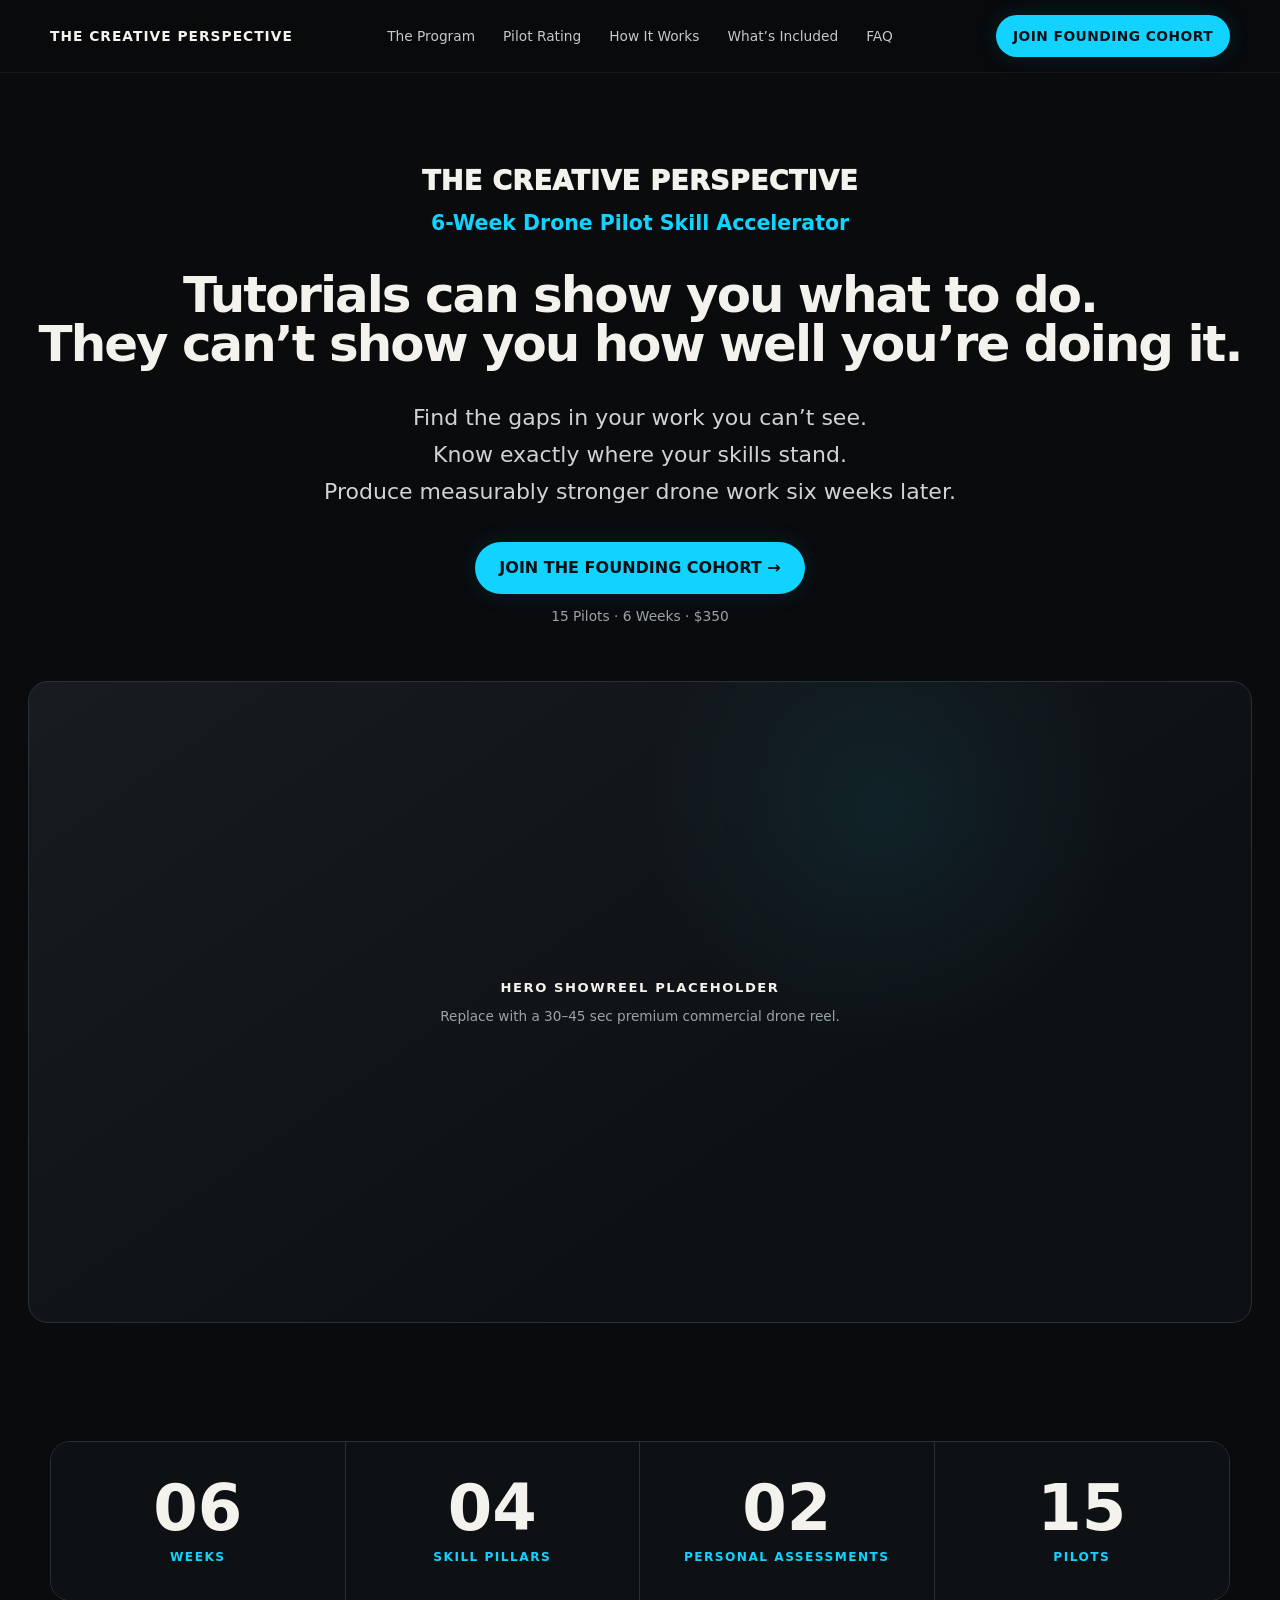
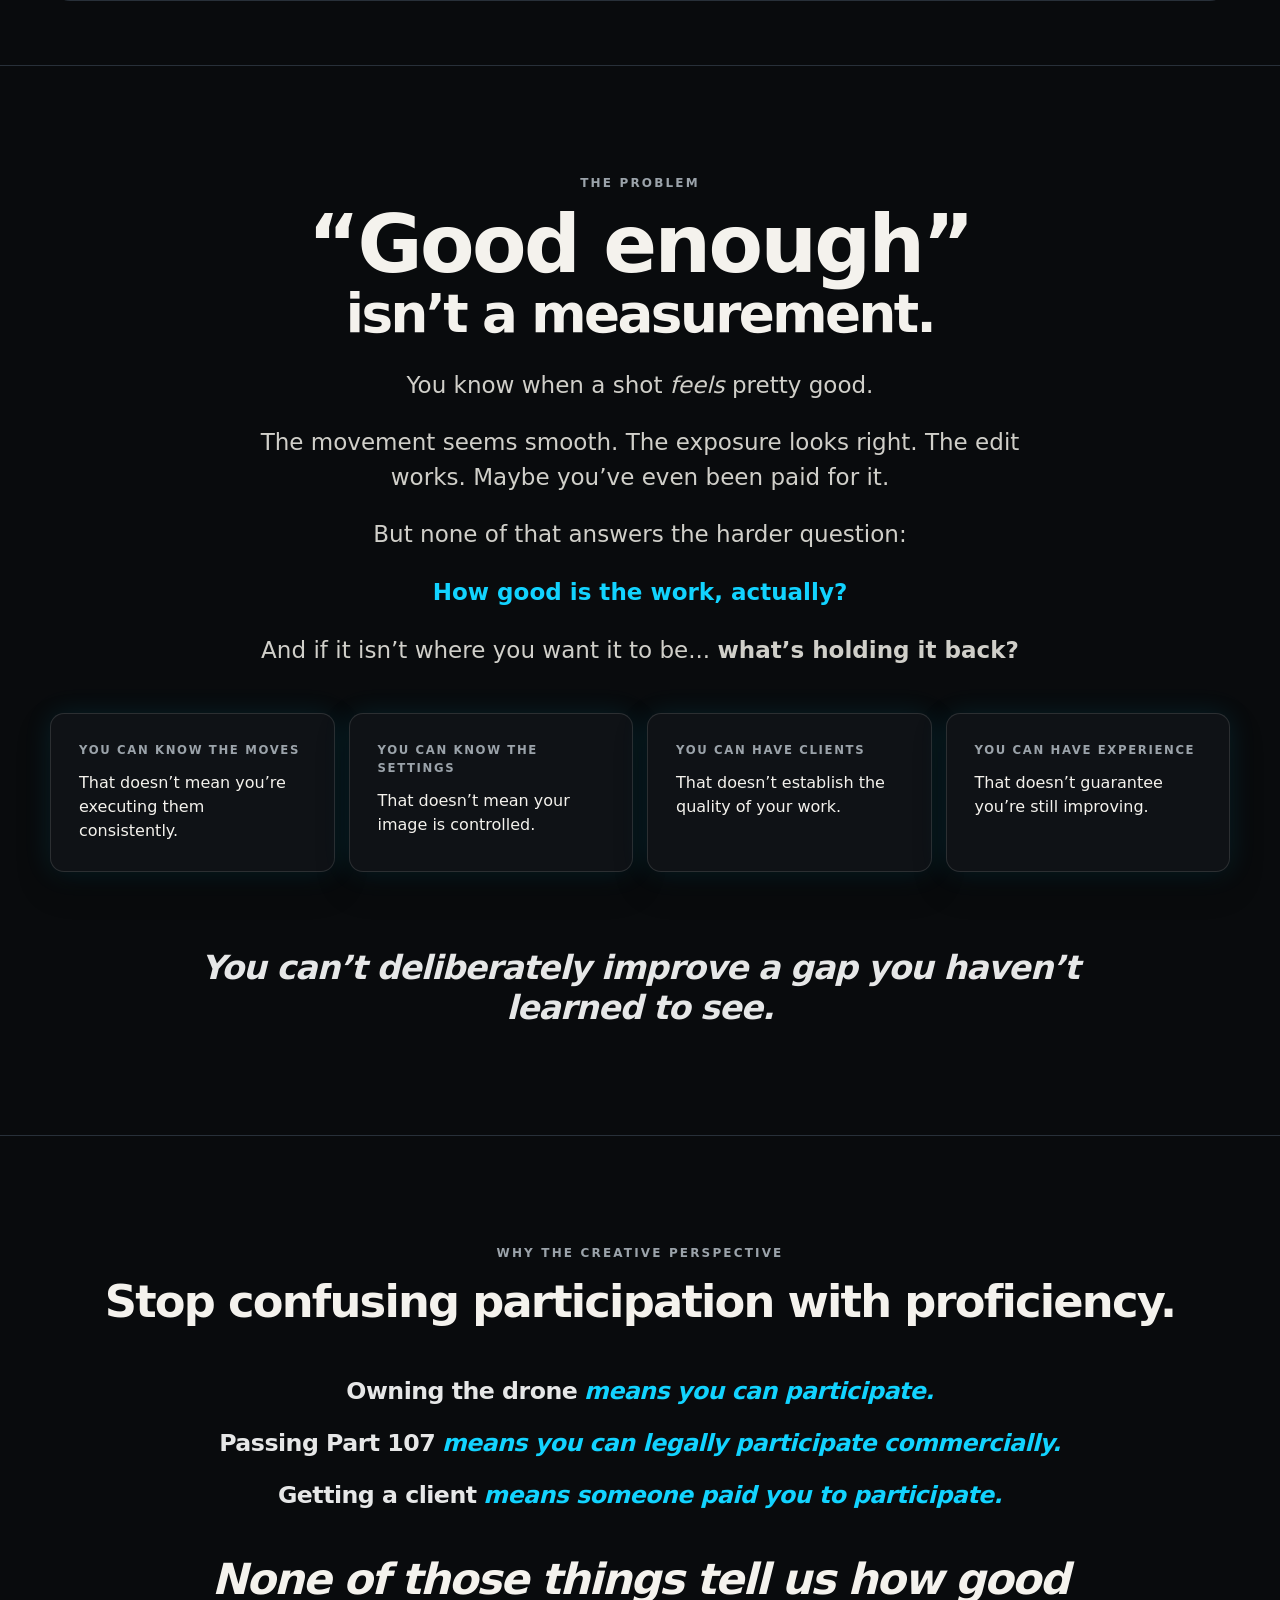
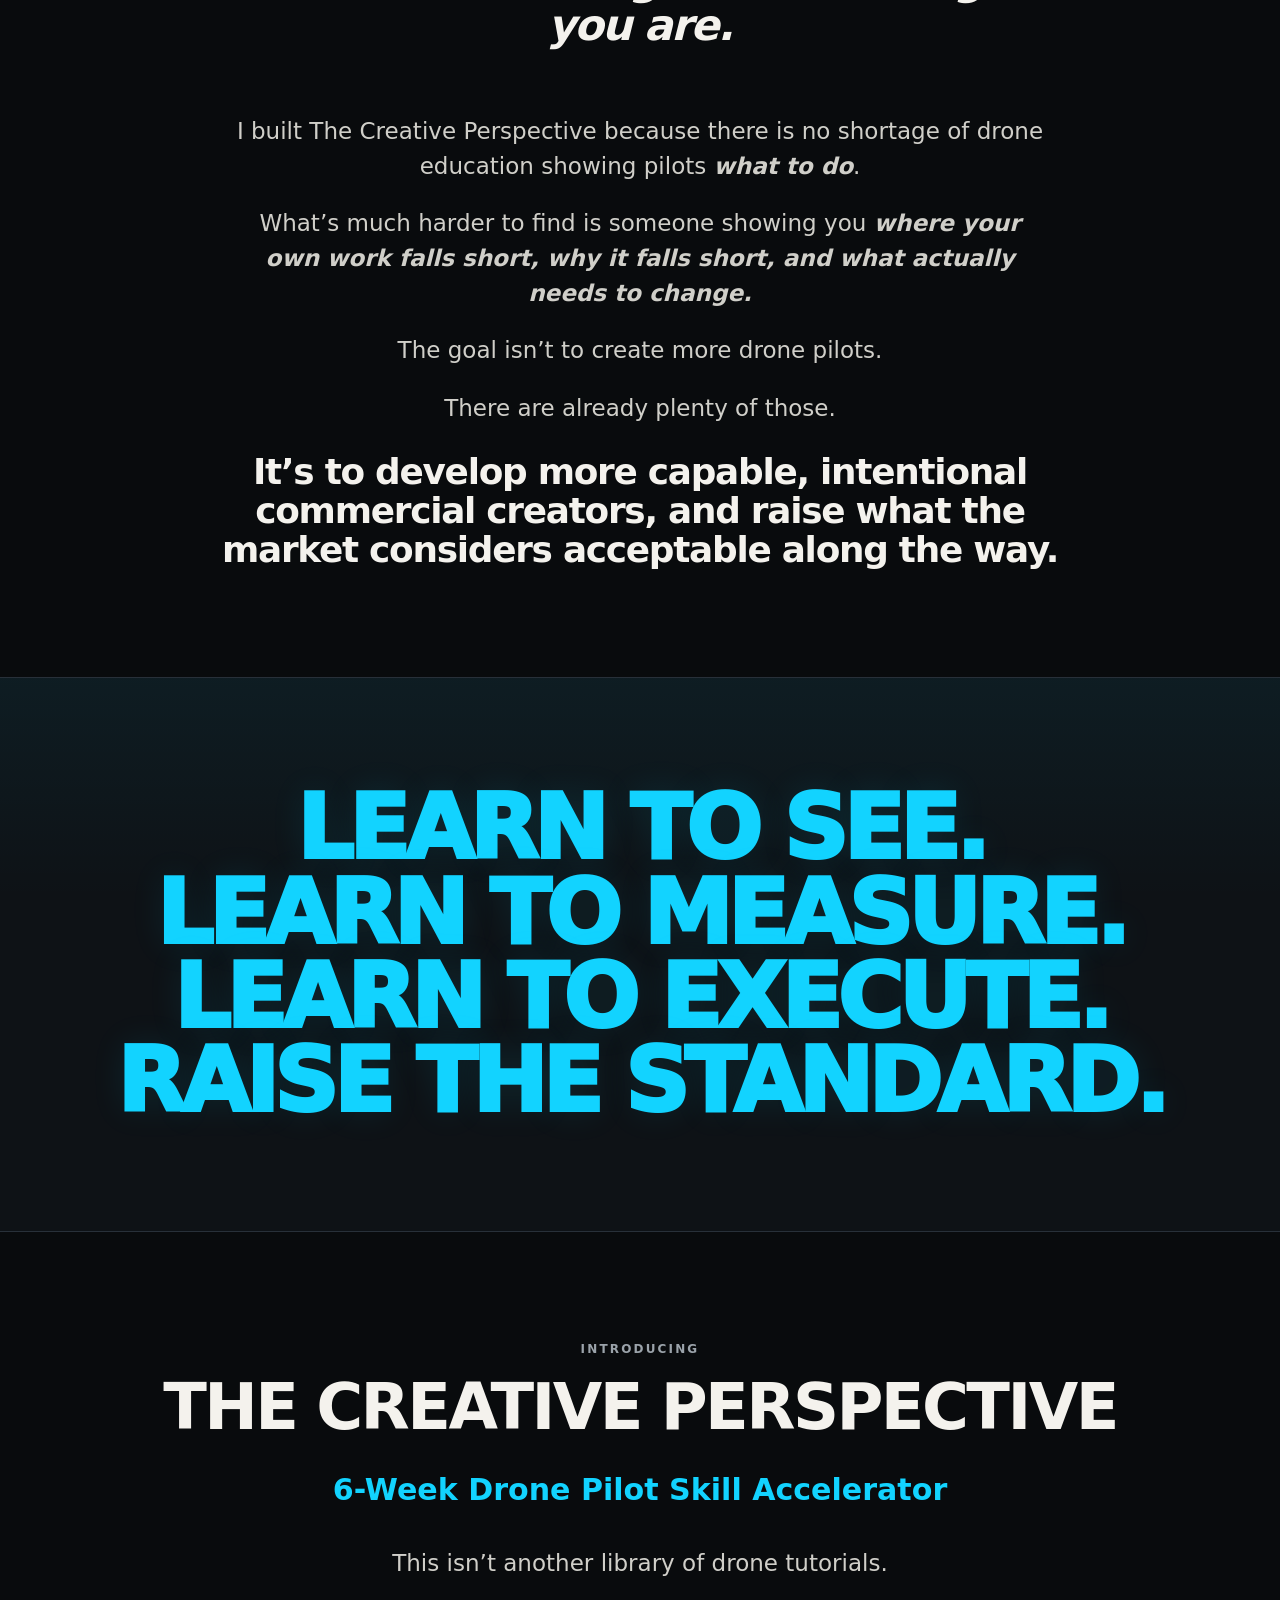
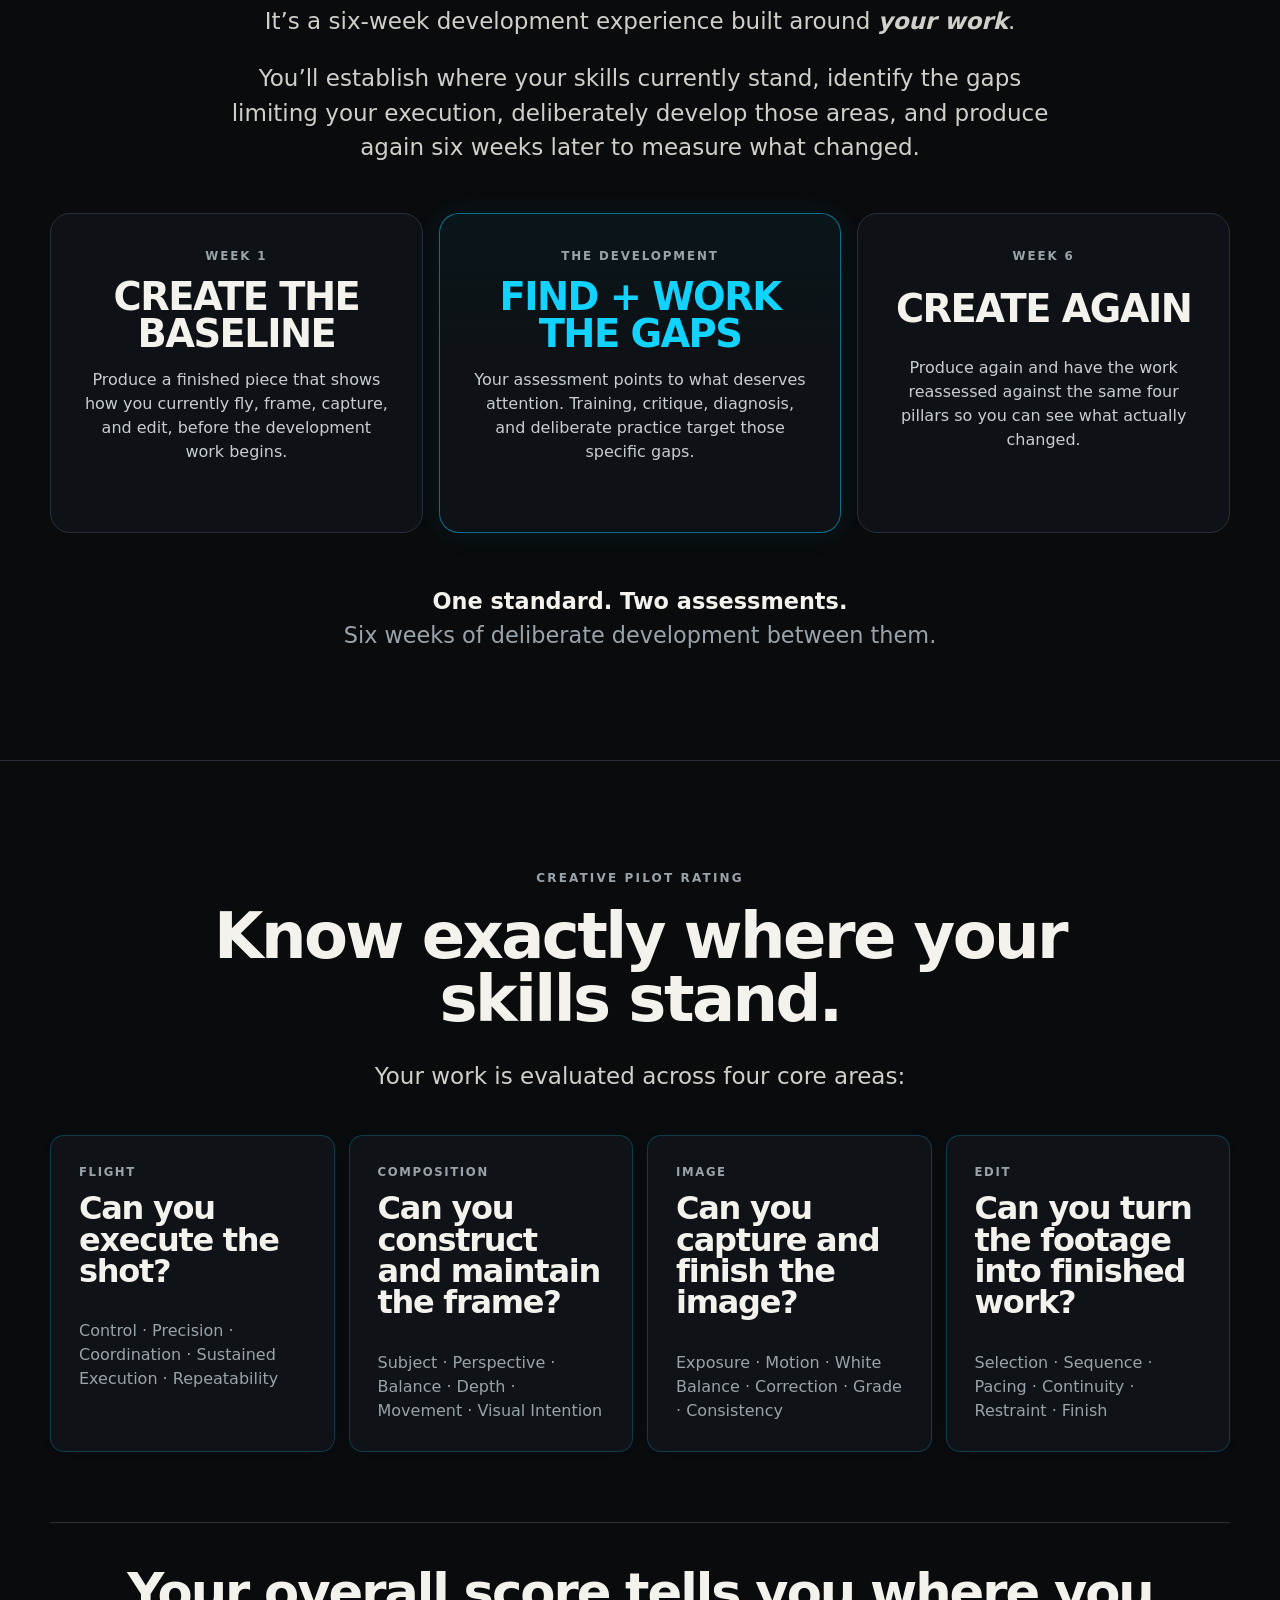
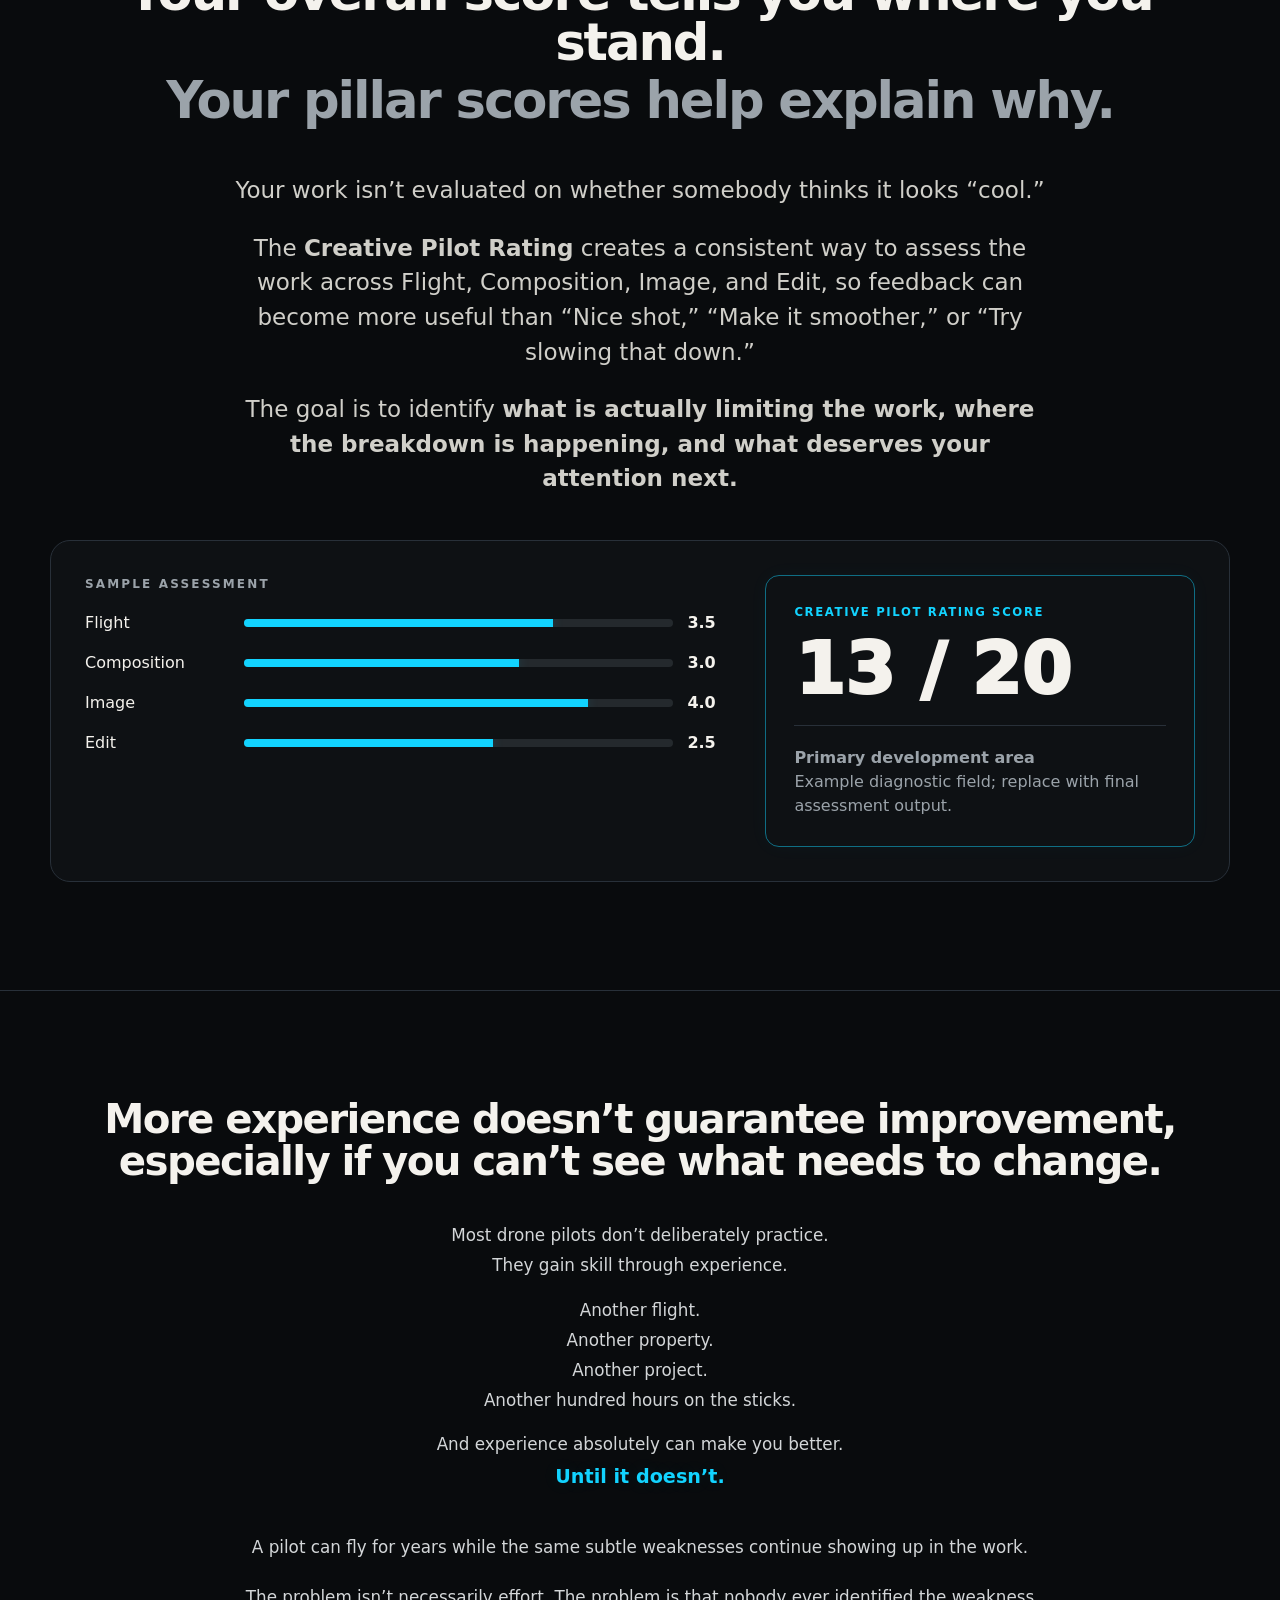
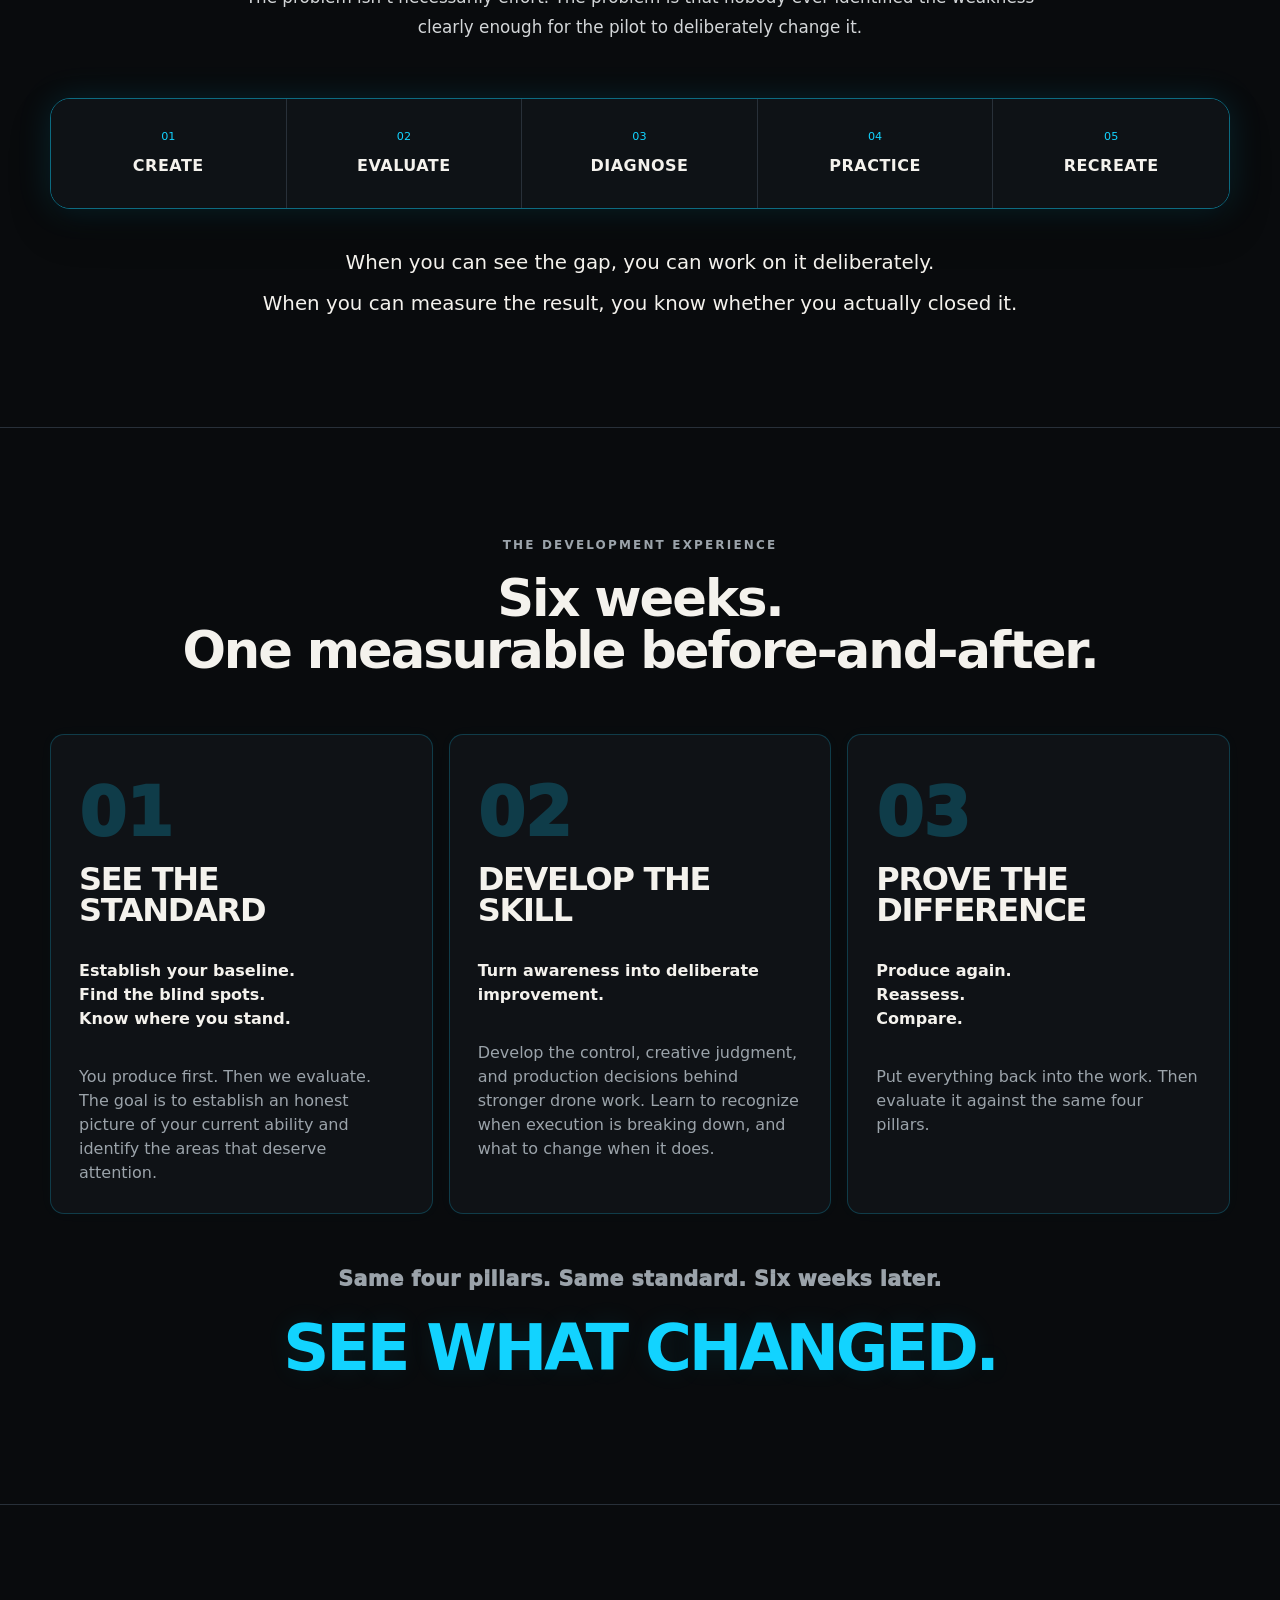
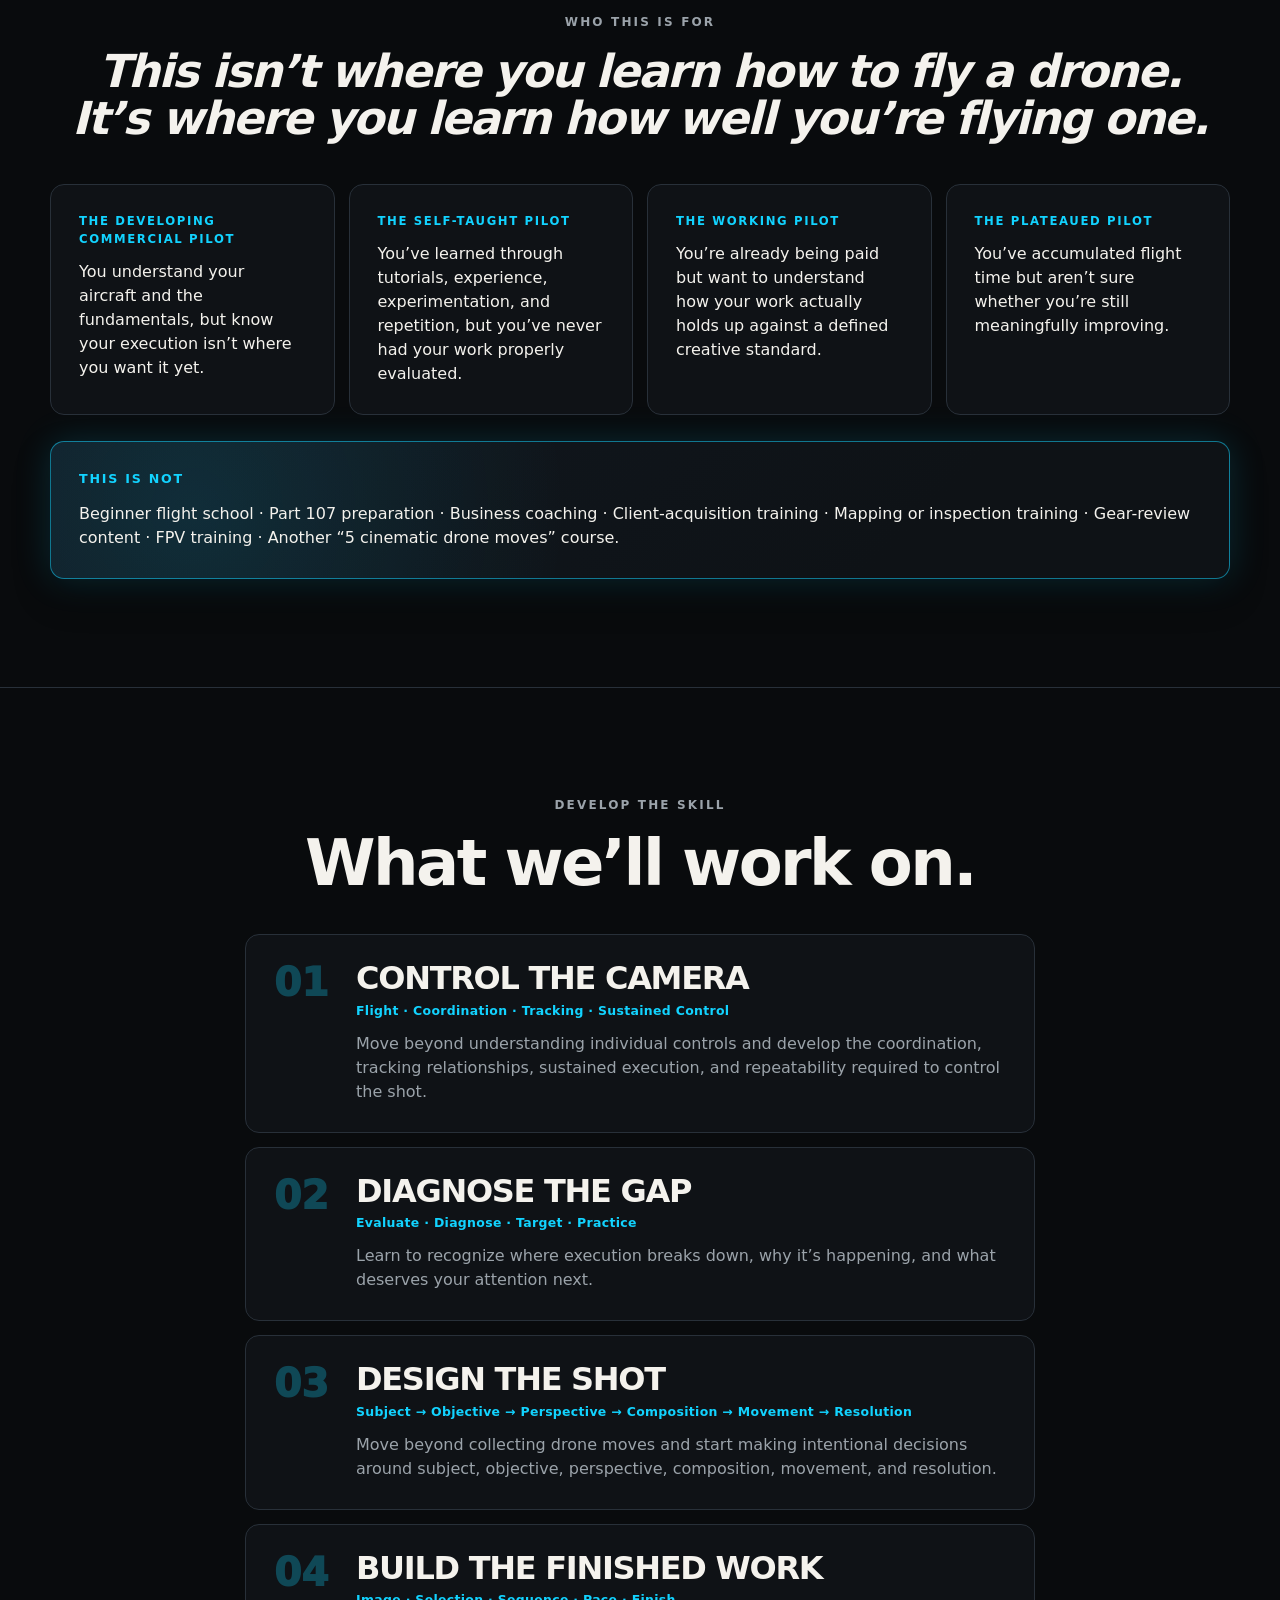
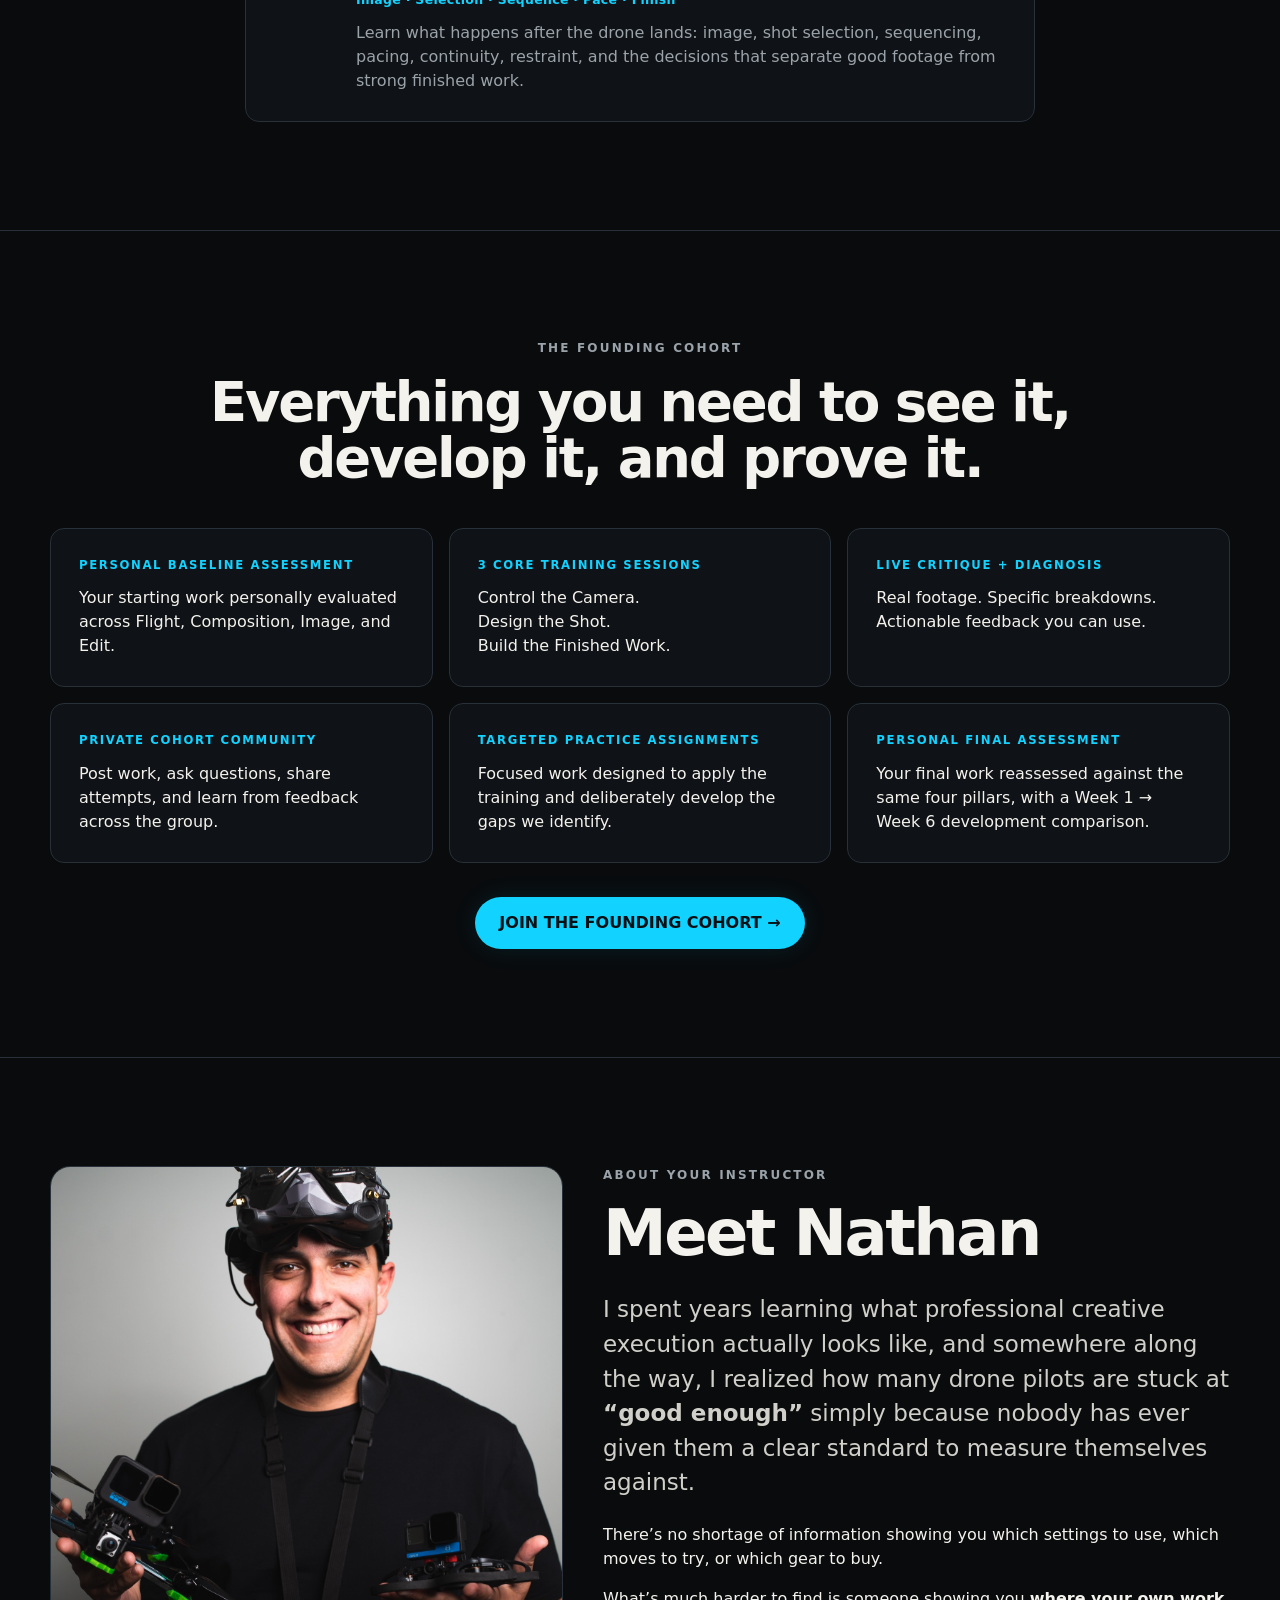
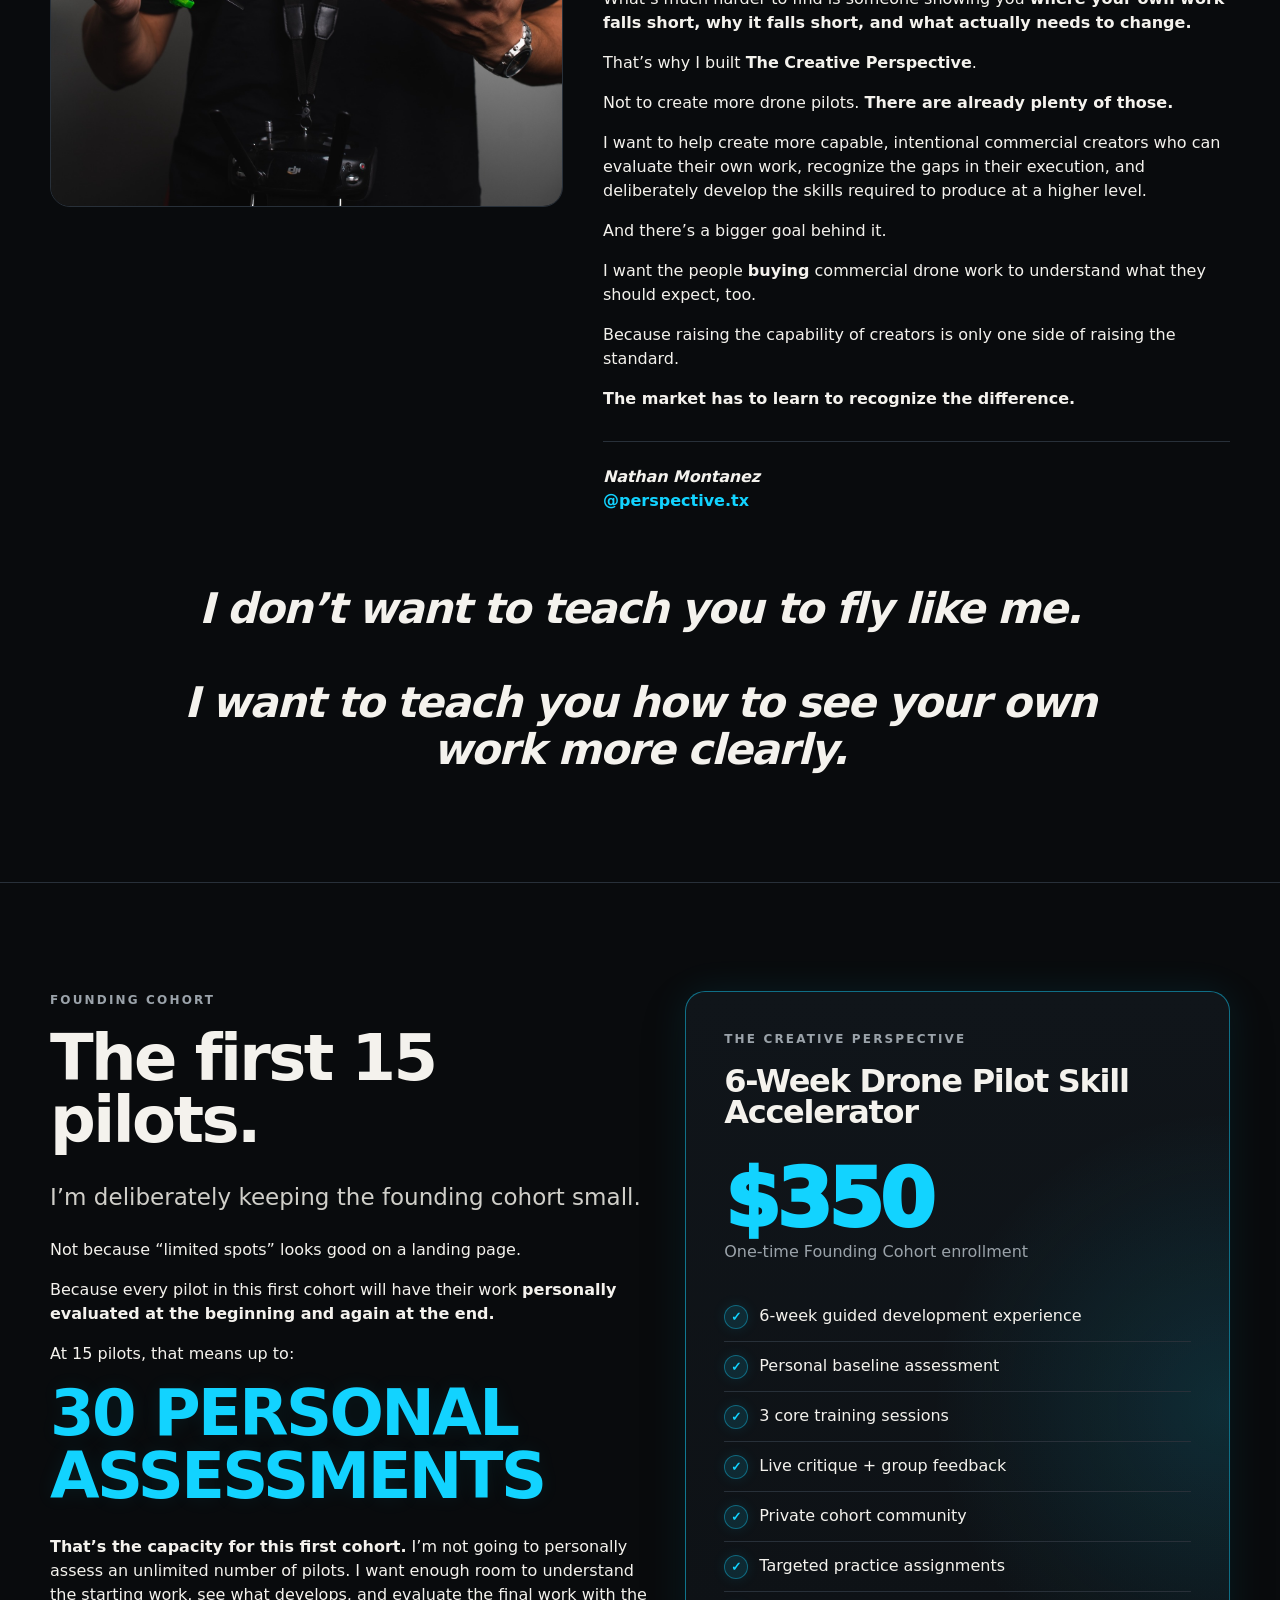
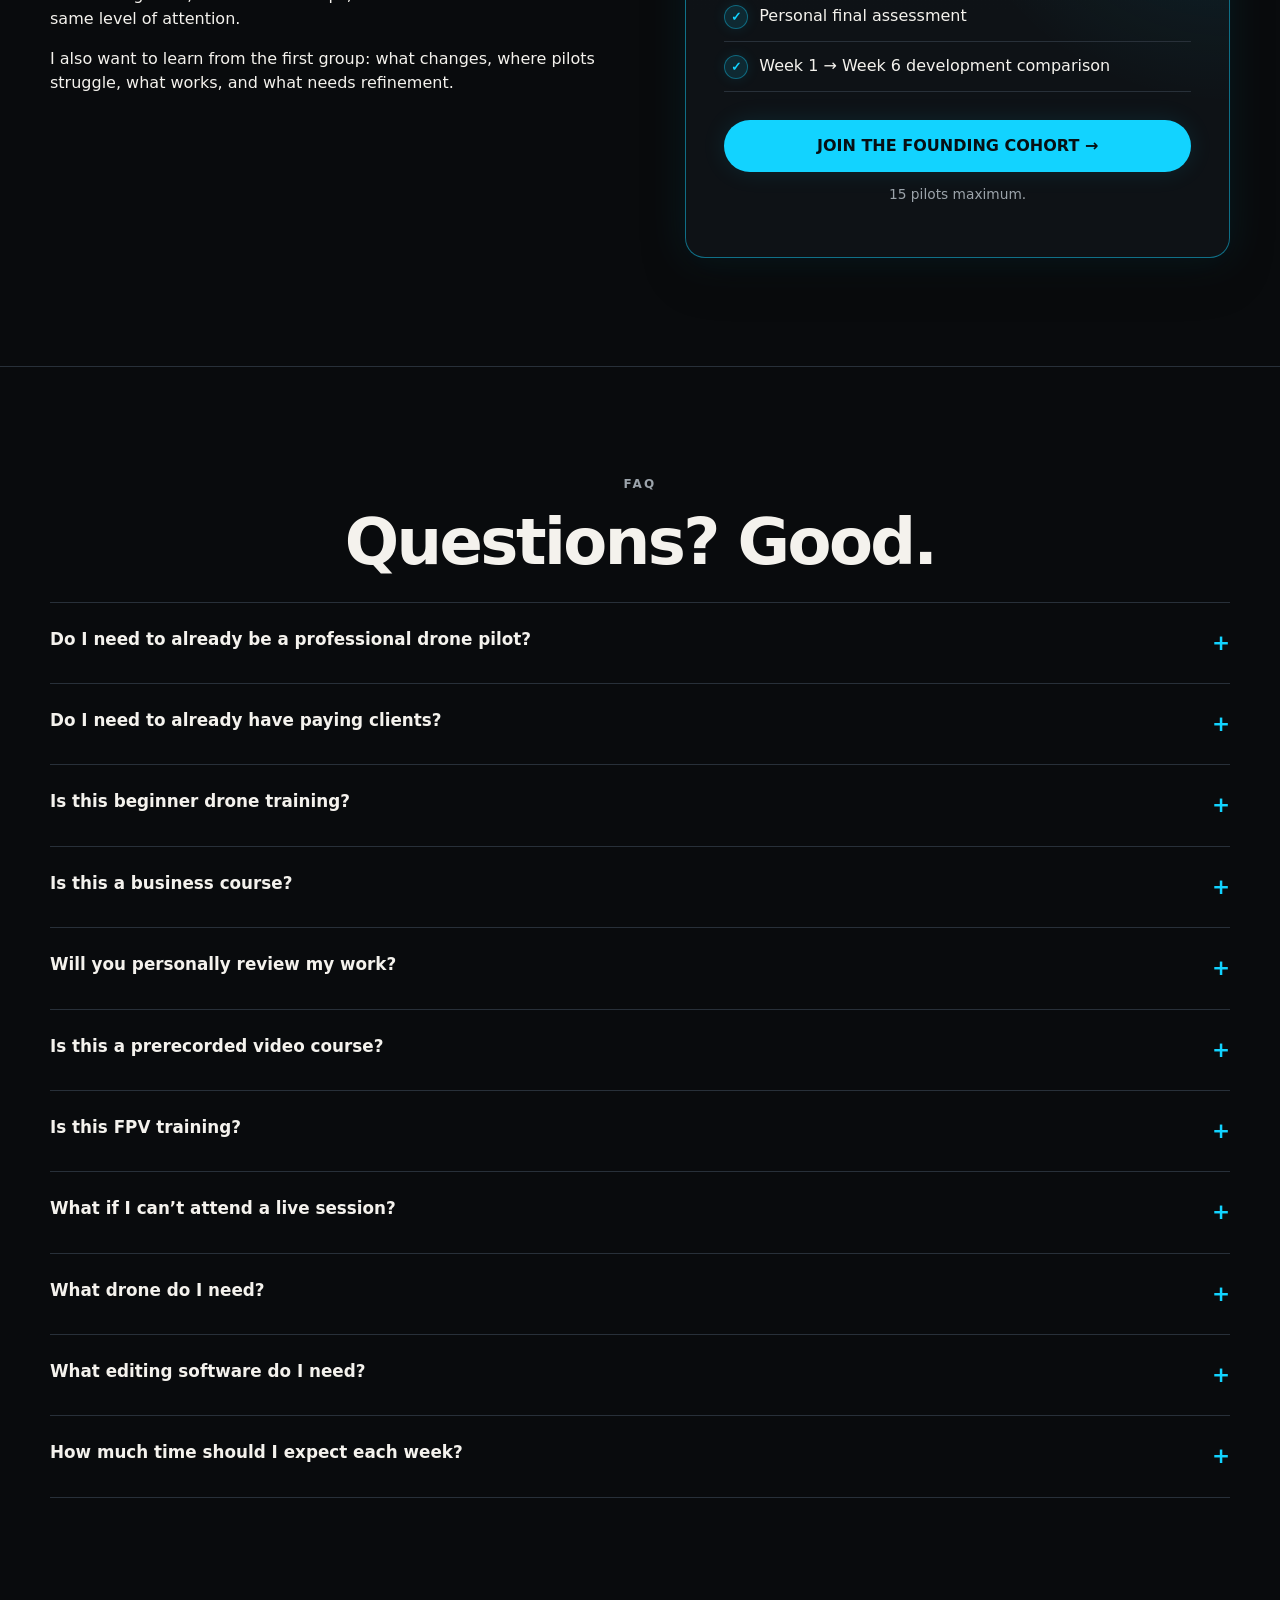
==== commit 9229ae67: "Payment Ready" ====
--- a/index.html
+++ b/index.html
@@ -10,7 +10,7 @@
 <link rel="stylesheet" href="/styles.css">
 </head>
 <body>
-<nav class="nav" id="nav"><div class="wrap navin"><a class="brand" href="#top">THE CREATIVE PERSPECTIVE</a><div class="links"><a href="#program">The Program</a><a href="#how">How It Works</a><a href="#included">What’s Included</a><a href="#faq">FAQ</a></div><a class="cohortmark header-cta" href="/requirements.html">JOIN FOUNDING COHORT</a><button class="toggle" aria-label="Toggle navigation">MENU</button></div></nav>
+<nav class="nav" id="nav"><div class="wrap navin"><a class="brand" href="#top">THE CREATIVE PERSPECTIVE</a><div class="links"><a href="#program">The Program</a><a href="#rating">Pilot Rating</a><a href="#how">How It Works</a><a href="#included">What’s Included</a><a href="#faq">FAQ</a></div><a class="cohortmark header-cta" href="/requirements.html">JOIN FOUNDING COHORT</a><button class="toggle" aria-label="Toggle navigation">MENU</button></div></nav>
 <main id="top">
 
 <section class="hero"><div class="wrap center">
@@ -78,8 +78,8 @@
   </div>
 </section>
 
-<section class="section"><div class="wrap pillars">
-  <div class="section-head"><p class="eyebrow">YOUR WORK. MEASURED.</p><h2>Know exactly where your skills stand.</h2><p class="lede">Your work is evaluated across four core areas:</p></div>
+<section class="section" id="rating"><div class="wrap pillars">
+  <div class="section-head"><p class="eyebrow">CREATIVE PILOT RATING</p><h2>Know exactly where your skills stand.</h2><p class="lede">Your work is evaluated across four core areas:</p></div>
   <div class="grid4 pillars-grid" style="margin-top:42px">
     <article class="card pillar-card"><p class="clabel">FLIGHT</p><h3>Can you execute the shot?</h3><p class="muted">Control · Precision · Coordination · Sustained Execution · Repeatability</p></article>
     <article class="card pillar-card"><p class="clabel">COMPOSITION</p><h3>Can you construct and maintain the frame?</h3><p class="muted">Subject · Perspective · Balance · Depth · Movement · Visual Intention</p></article>
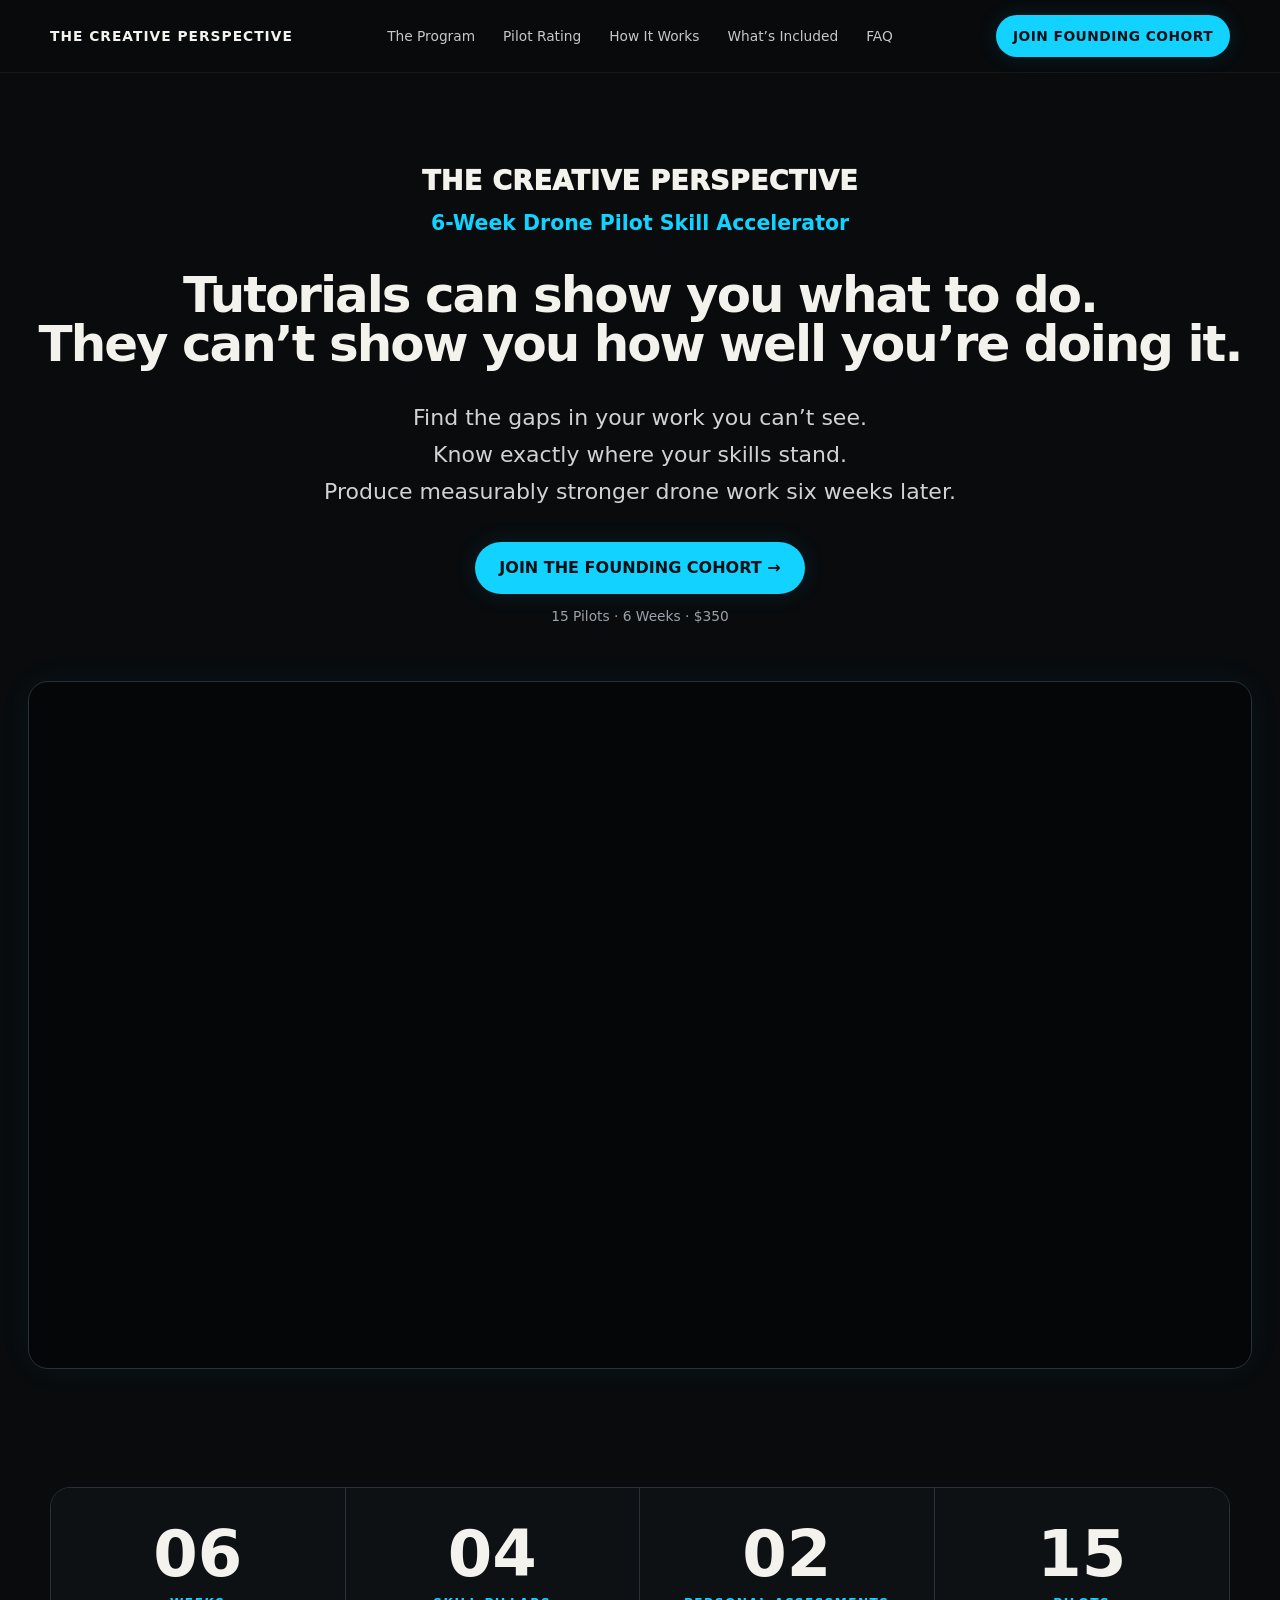
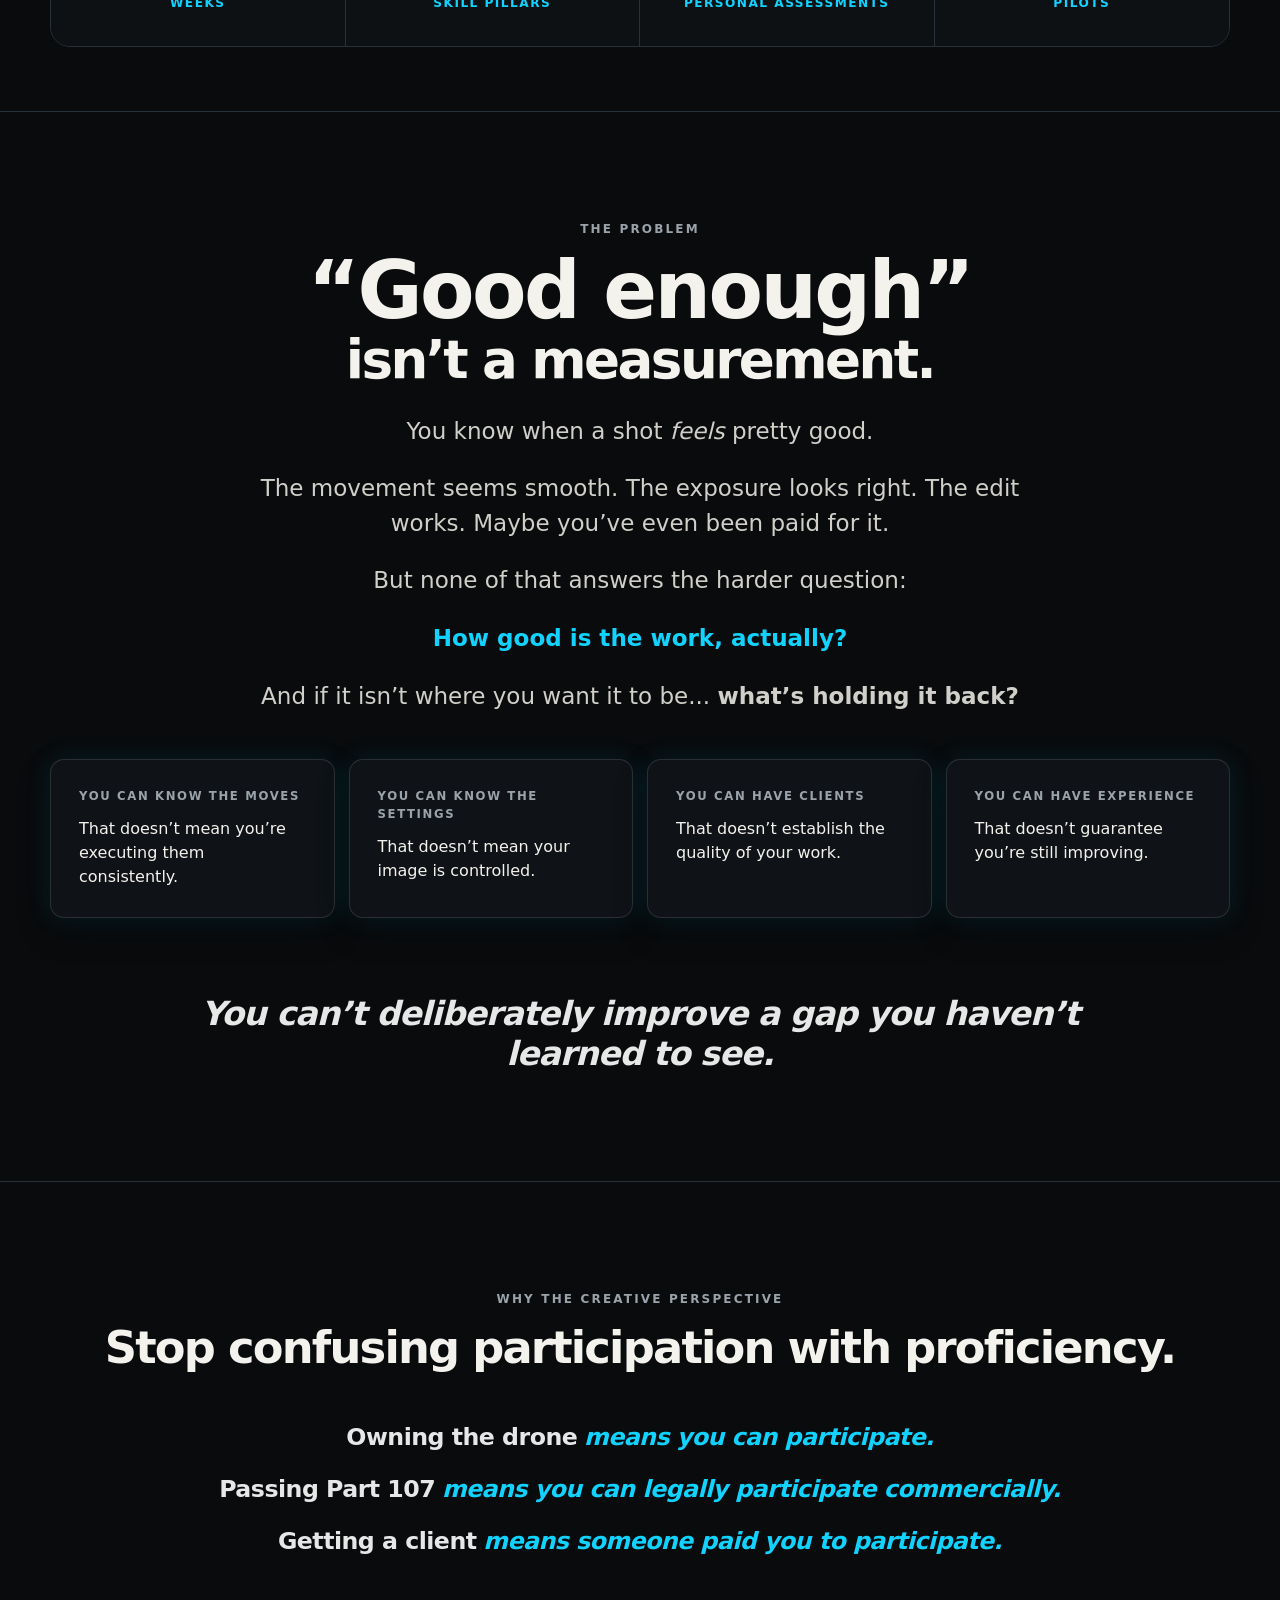
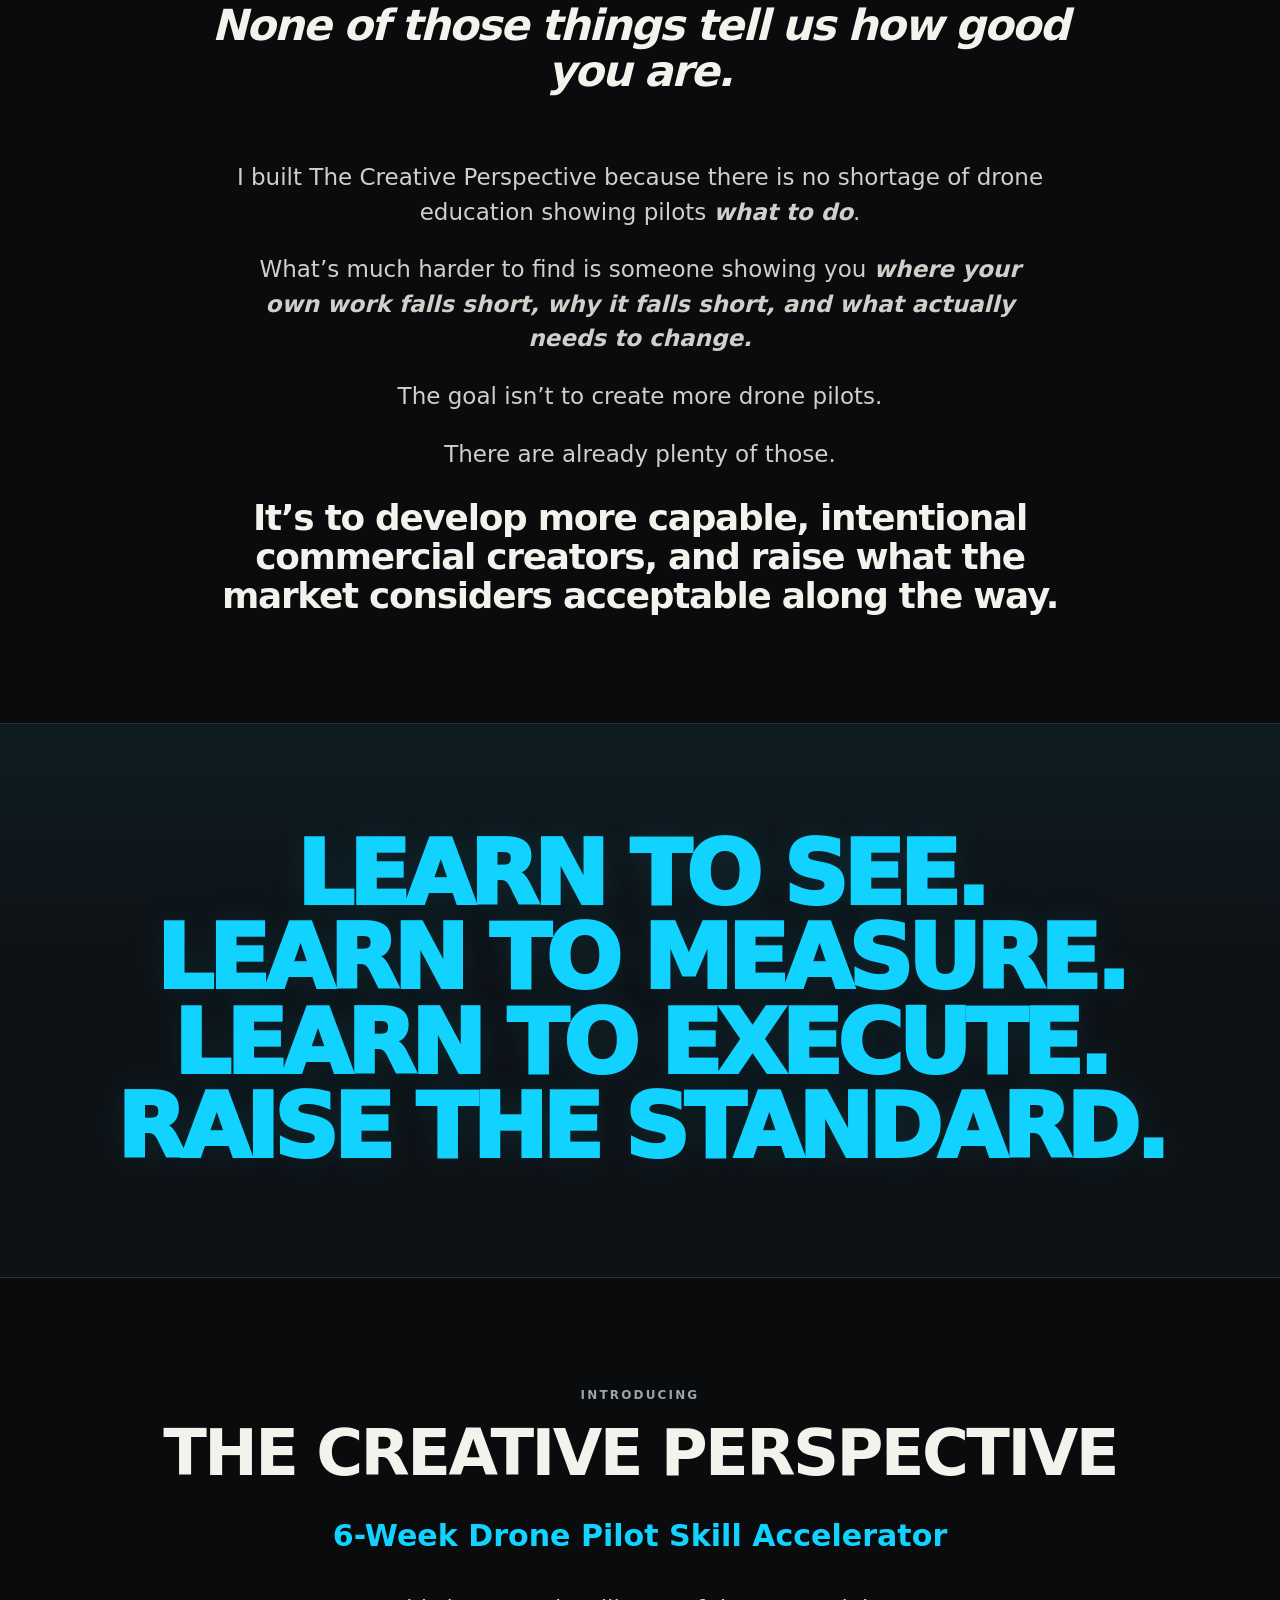
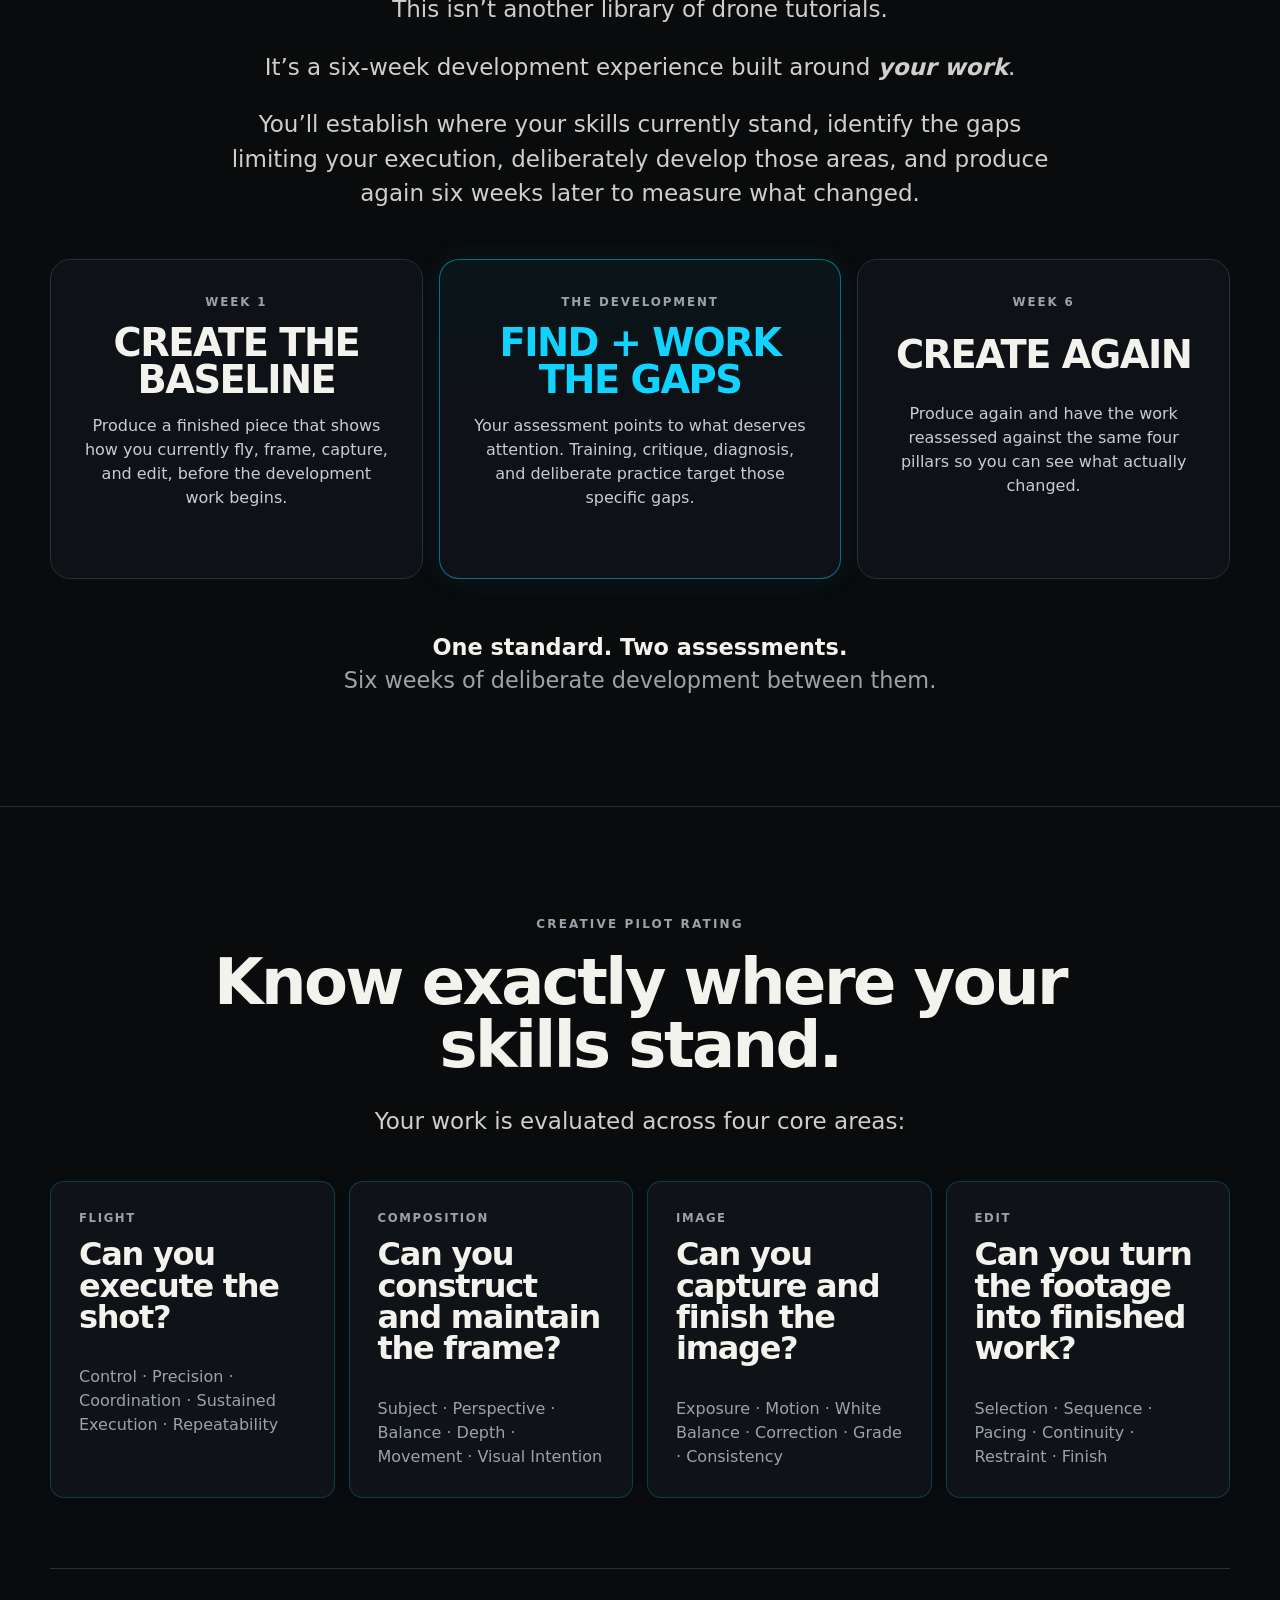
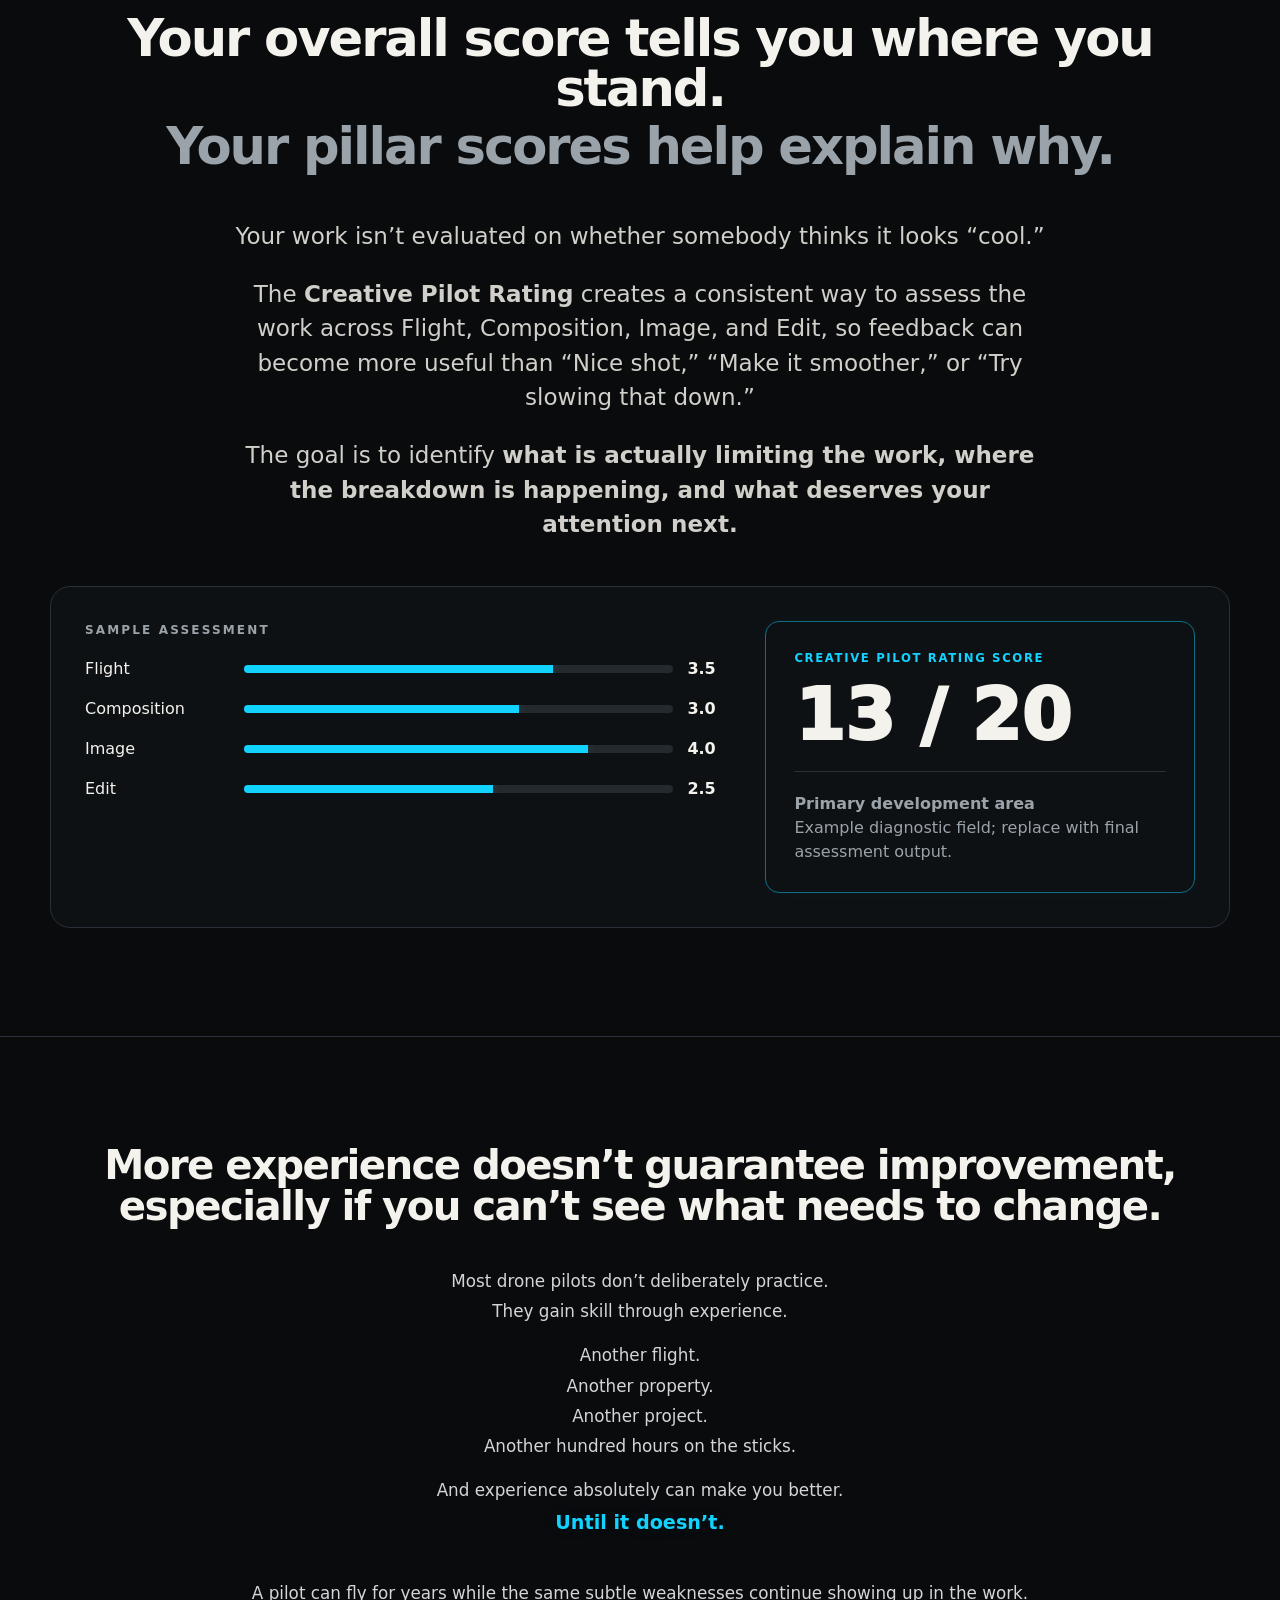
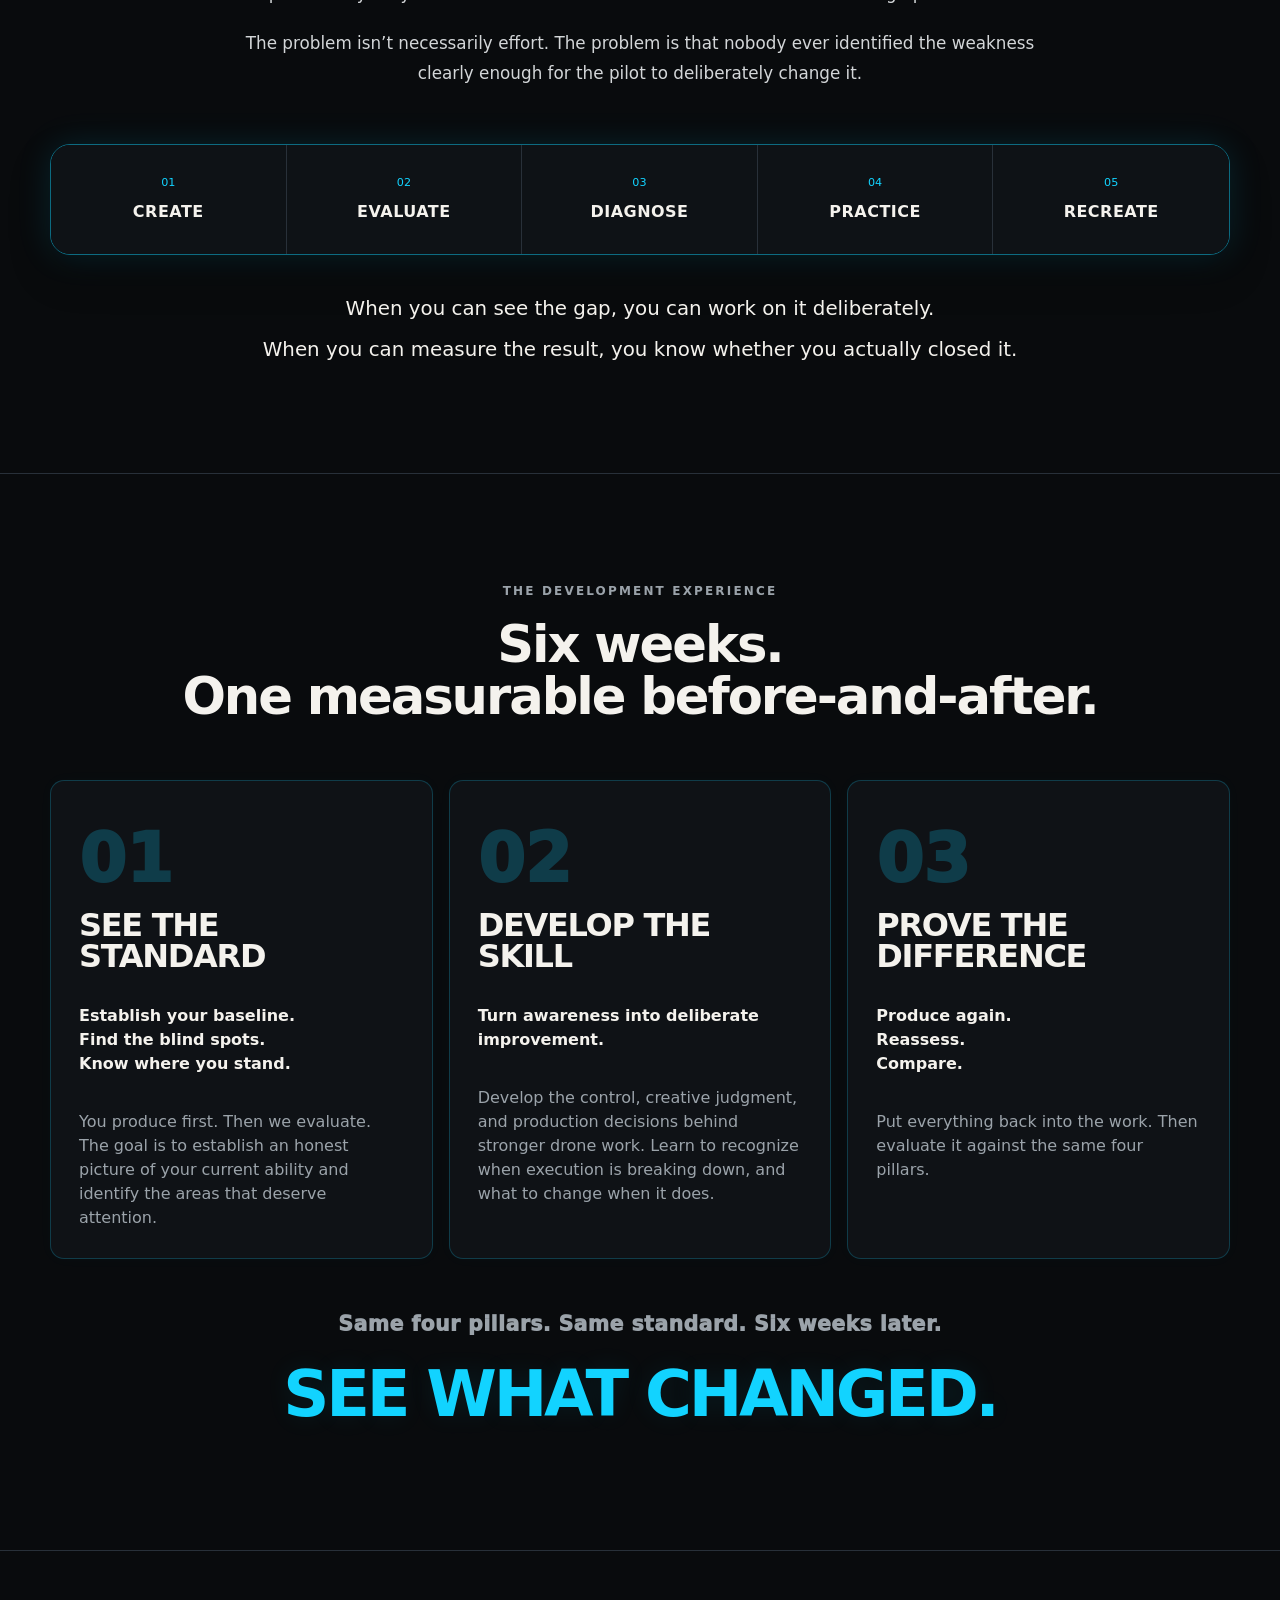
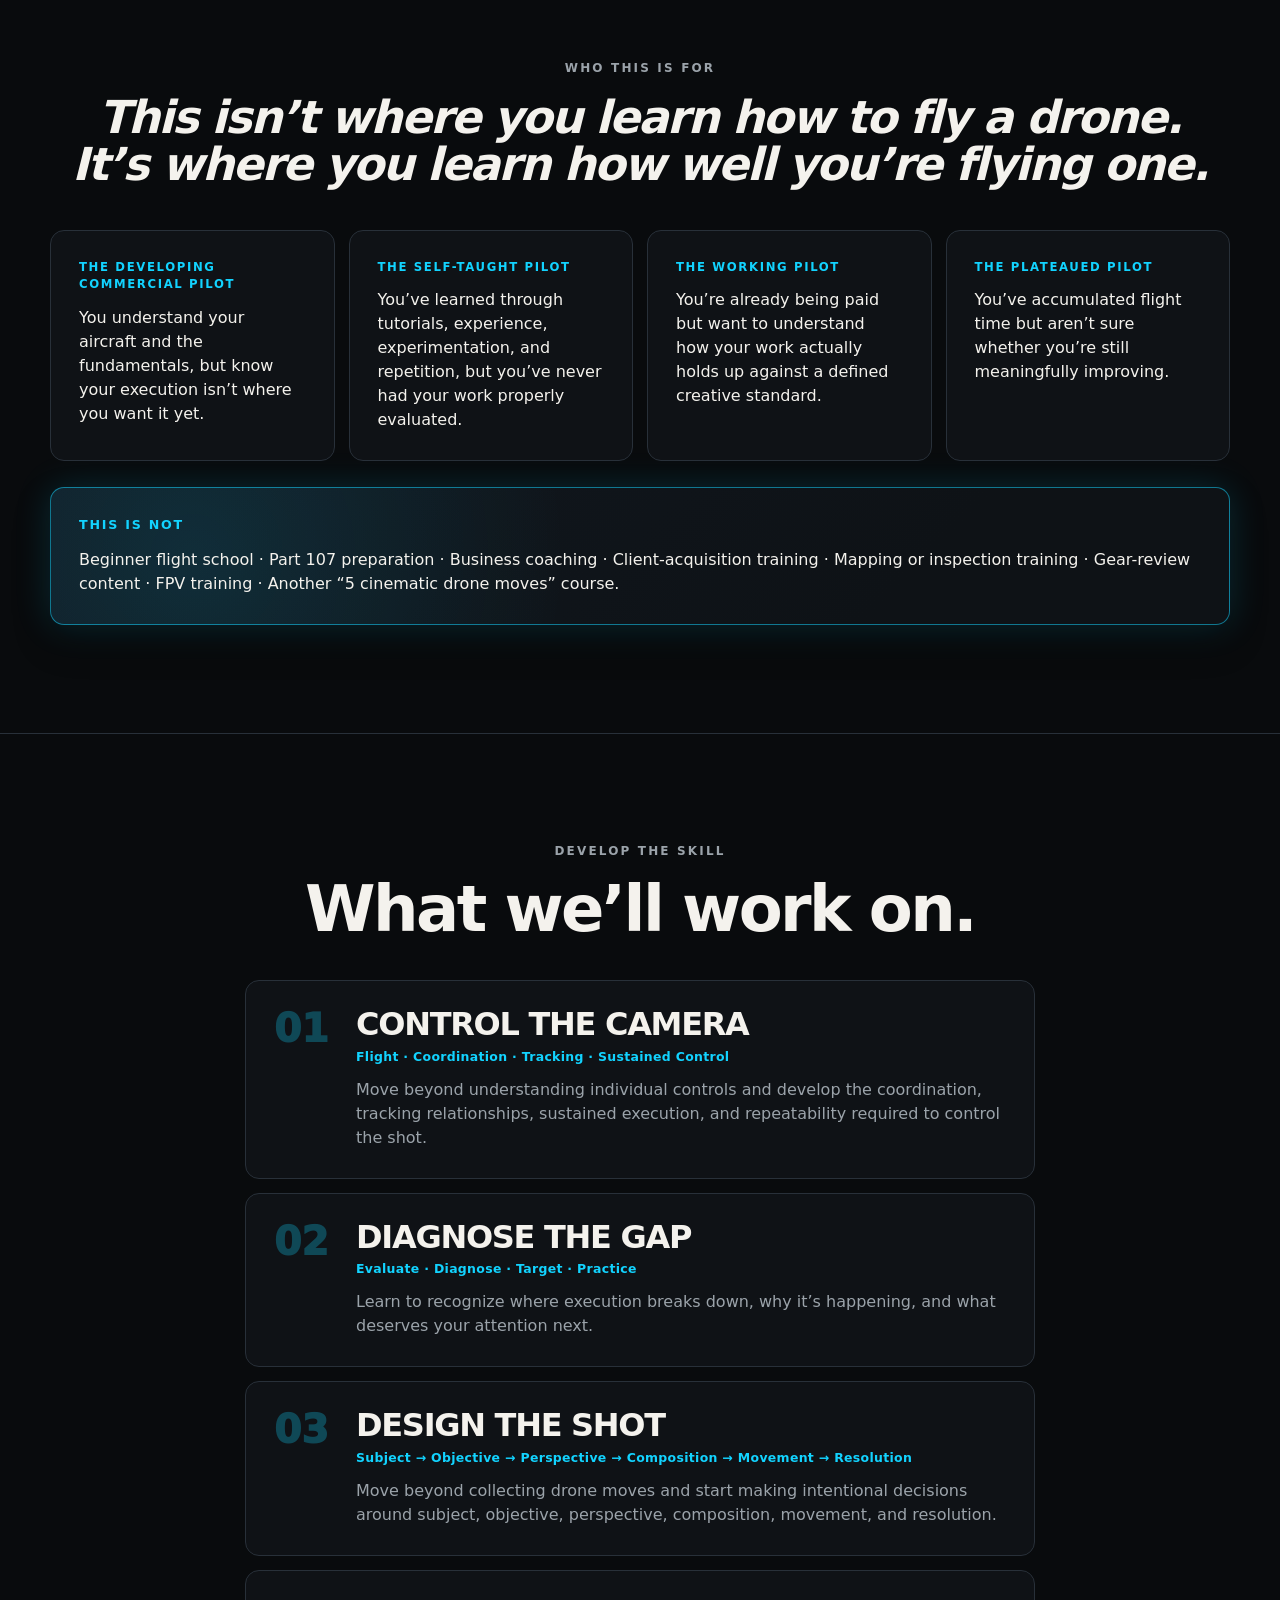
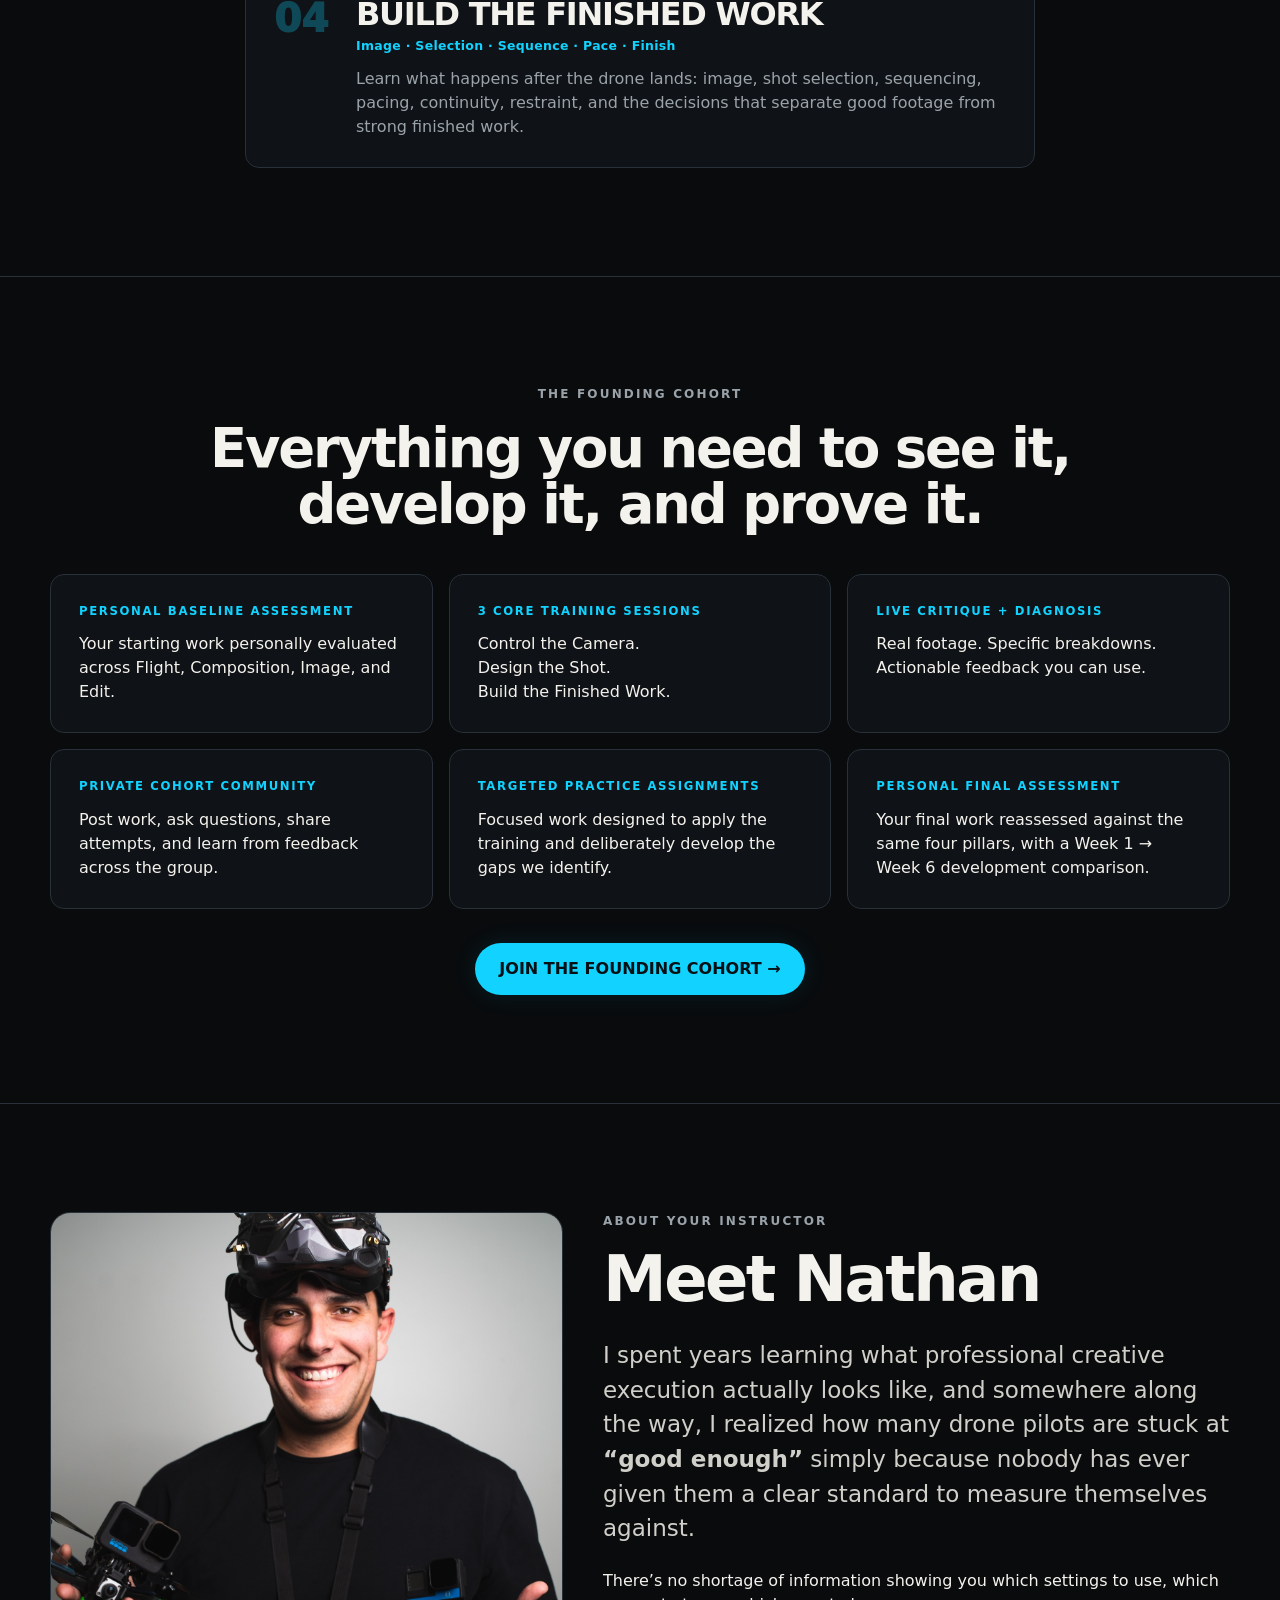
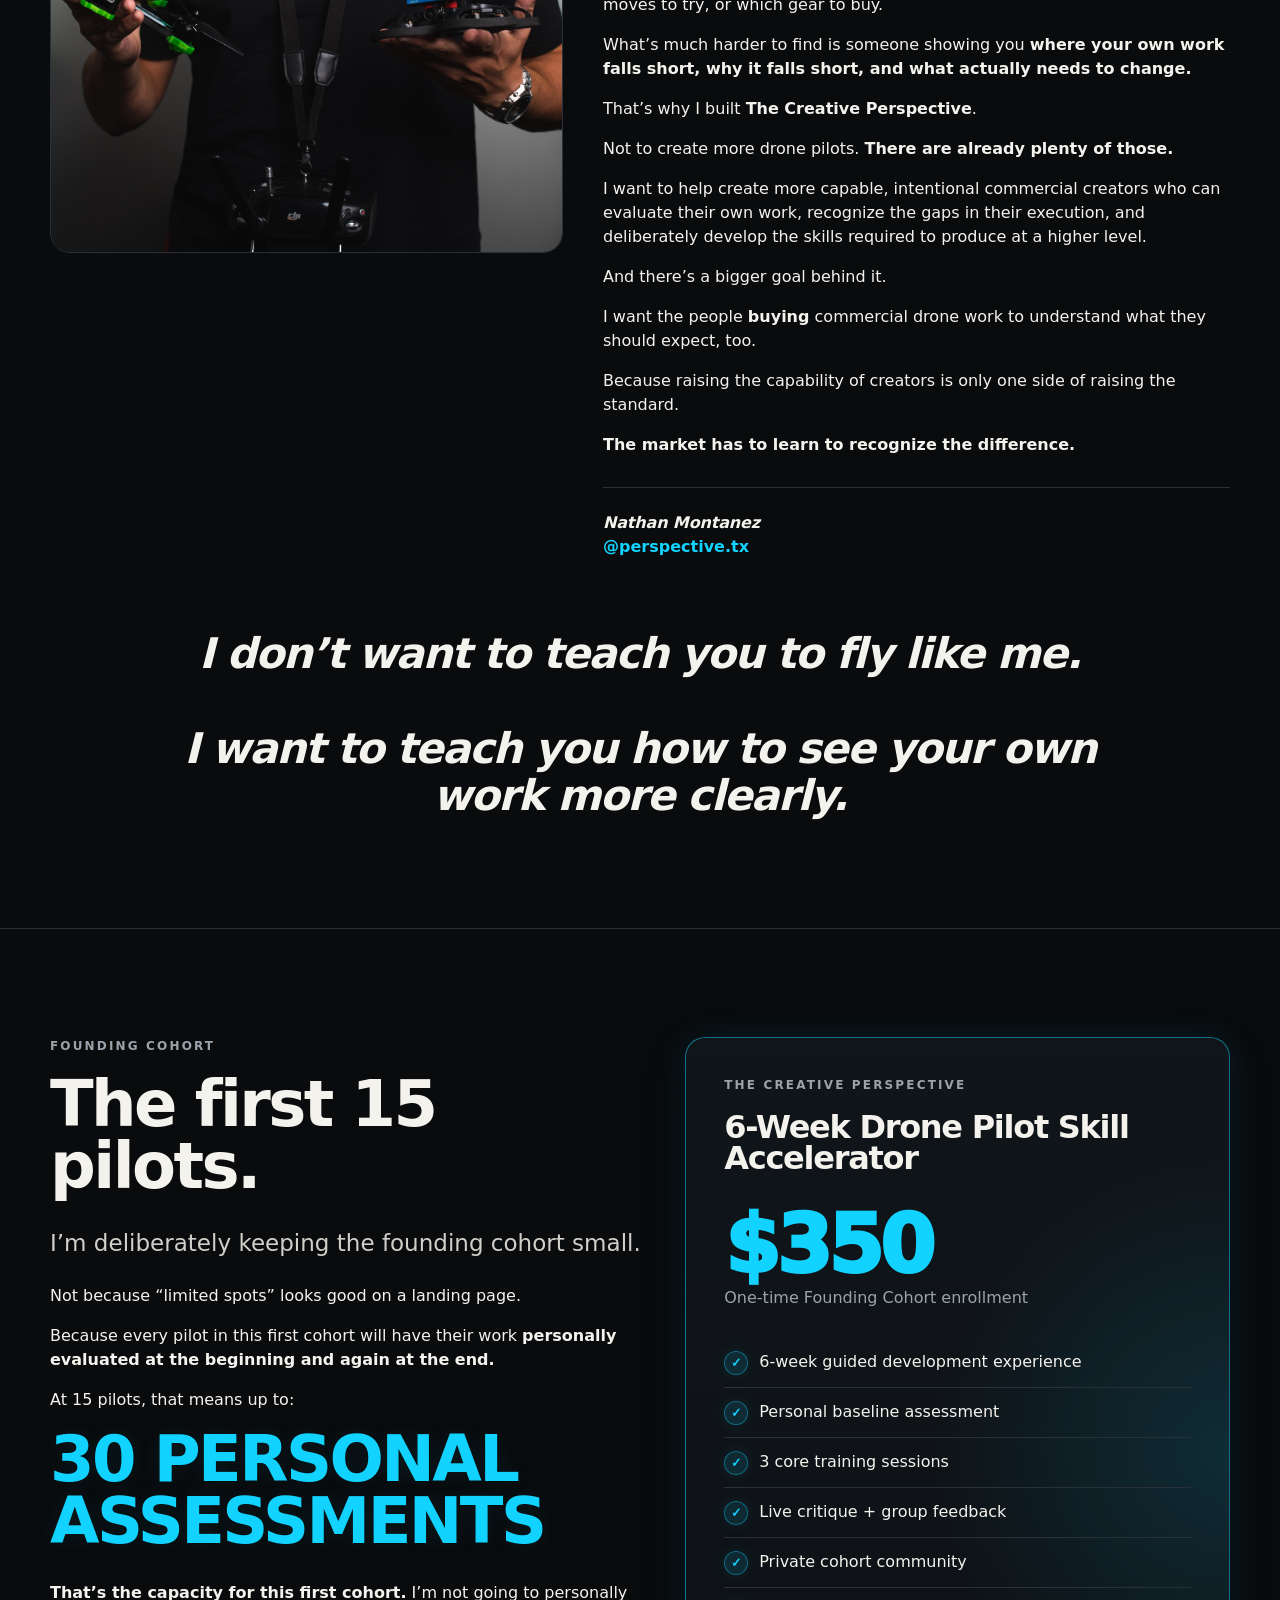
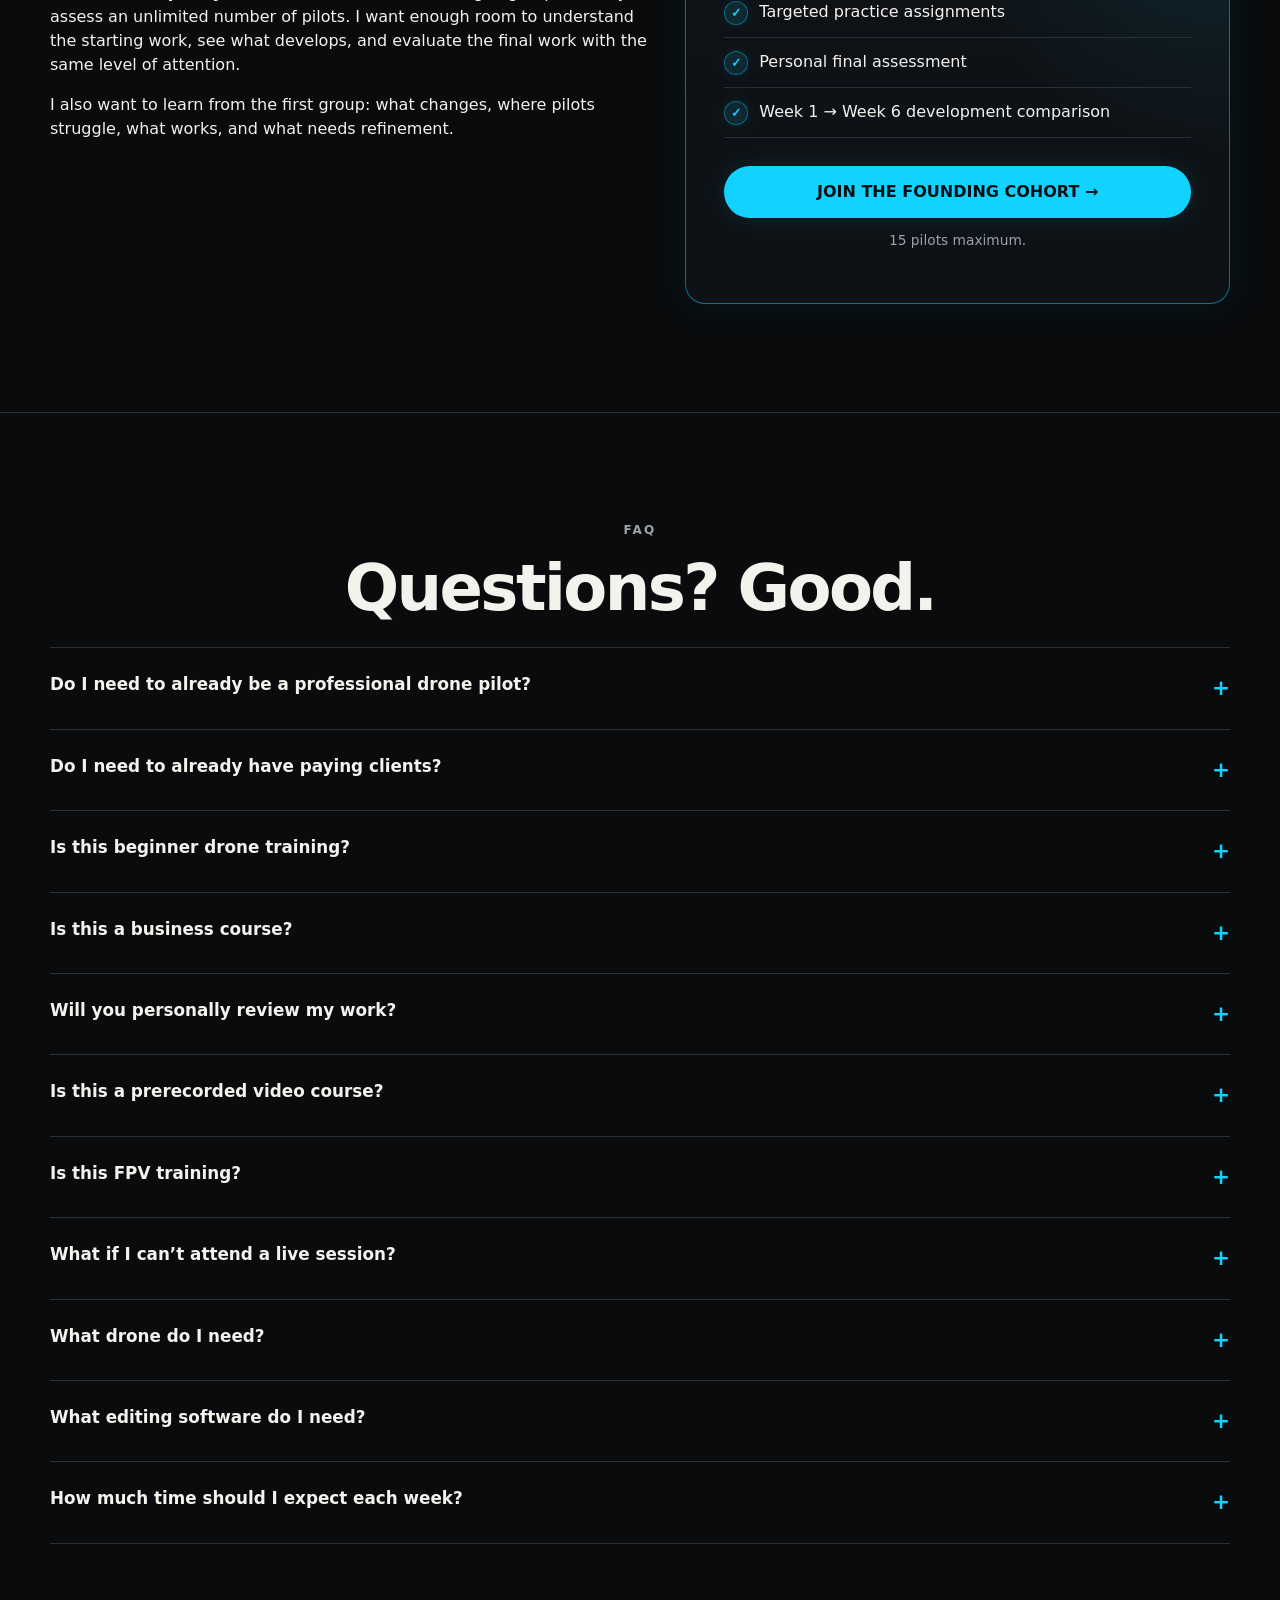
==== commit 0ab233ae: "Site Launch" ====
--- a/index.html
+++ b/index.html
@@ -10,7 +10,7 @@
 <link rel="stylesheet" href="/styles.css">
 </head>
 <body>
-<nav class="nav" id="nav"><div class="wrap navin"><a class="brand" href="#top">THE CREATIVE PERSPECTIVE</a><div class="links"><a href="#program">The Program</a><a href="#rating">Pilot Rating</a><a href="#how">How It Works</a><a href="#included">What’s Included</a><a href="#faq">FAQ</a></div><a class="cohortmark header-cta" href="/requirements.html">JOIN FOUNDING COHORT</a><button class="toggle" aria-label="Toggle navigation">MENU</button></div></nav>
+<nav class="nav" id="nav"><div class="wrap navin"><a class="brand" href="#top">THE CREATIVE PERSPECTIVE</a><div class="links"><a href="#program">The Program</a><a href="#rating">Pilot Rating</a><a href="#how">How It Works</a><a href="#included">What’s Included</a><a href="#faq">FAQ</a></div><a class="cohortmark header-cta" href="#enroll">JOIN FOUNDING COHORT</a><button class="toggle" aria-label="Toggle navigation">MENU</button></div></nav>
 <main id="top">
 
 <section class="hero"><div class="wrap center">
@@ -18,8 +18,10 @@
   <div class="hero-offer">6-Week Drone Pilot Skill Accelerator</div>
   <h1 class="hero-head"><span class="hero-line">Tutorials can show you what to do.</span><span class="hero-line">They can’t show you how well you’re doing it.</span></h1>
   <div class="promise-stack"><span>Find the gaps in your work you can’t see.</span><span>Know exactly where your skills stand.</span><span>Produce measurably stronger drone work six weeks later.</span></div>
-  <a class="btn" href="/requirements.html">JOIN THE FOUNDING COHORT →</a><div class="micro">15 Pilots · 6 Weeks · $350</div>
-  <div class="media"><div><strong>HERO SHOWREEL PLACEHOLDER</strong><span>Replace with a 30–45 sec premium commercial drone reel.</span></div></div>
+  <a class="btn" href="#enroll">JOIN THE FOUNDING COHORT →</a><div class="micro">15 Pilots · 6 Weeks · $350</div>
+  <div class="media vsl-media" aria-label="The Creative Perspective overview video">
+    <iframe src="https://www.youtube-nocookie.com/embed/4bsxKBu0hgA?rel=0" title="The Creative Perspective — 6-Week Drone Pilot Skill Accelerator" allow="accelerometer; autoplay; clipboard-write; encrypted-media; gyroscope; picture-in-picture; web-share" referrerpolicy="strict-origin-when-cross-origin" allowfullscreen></iframe>
+  </div>
 </div></section>
 
 <section class="tight"><div class="wrap"><div class="metrics">
@@ -151,7 +153,7 @@
 
 <section class="section" id="included"><div class="wrap">
   <div class="section-head included-head"><p class="eyebrow">THE FOUNDING COHORT</p><h2 class="included-heading"><span>Everything you need to see it,</span><span>develop it, and prove it.</span></h2></div>
-  <div class="grid3" style="margin-top:42px"><article class="card"><p class="clabel">PERSONAL BASELINE ASSESSMENT</p><p>Your starting work personally evaluated across Flight, Composition, Image, and Edit.</p></article><article class="card"><p class="clabel">3 CORE TRAINING SESSIONS</p><p>Control the Camera.<br>Design the Shot.<br>Build the Finished Work.</p></article><article class="card"><p class="clabel">LIVE CRITIQUE + DIAGNOSIS</p><p>Real footage. Specific breakdowns. Actionable feedback you can use.</p></article><article class="card"><p class="clabel">PRIVATE COHORT COMMUNITY</p><p>Post work, ask questions, share attempts, and learn from feedback across the group.</p></article><article class="card"><p class="clabel">TARGETED PRACTICE ASSIGNMENTS</p><p>Focused work designed to apply the training and deliberately develop the gaps we identify.</p></article><article class="card"><p class="clabel">PERSONAL FINAL ASSESSMENT</p><p>Your final work reassessed against the same four pillars, with a Week 1 → Week 6 development comparison.</p></article></div><div class="center" style="margin-top:34px"><a class="btn" href="/requirements.html">JOIN THE FOUNDING COHORT →</a></div>
+  <div class="grid3" style="margin-top:42px"><article class="card"><p class="clabel">PERSONAL BASELINE ASSESSMENT</p><p>Your starting work personally evaluated across Flight, Composition, Image, and Edit.</p></article><article class="card"><p class="clabel">3 CORE TRAINING SESSIONS</p><p>Control the Camera.<br>Design the Shot.<br>Build the Finished Work.</p></article><article class="card"><p class="clabel">LIVE CRITIQUE + DIAGNOSIS</p><p>Real footage. Specific breakdowns. Actionable feedback you can use.</p></article><article class="card"><p class="clabel">PRIVATE COHORT COMMUNITY</p><p>Post work, ask questions, share attempts, and learn from feedback across the group.</p></article><article class="card"><p class="clabel">TARGETED PRACTICE ASSIGNMENTS</p><p>Focused work designed to apply the training and deliberately develop the gaps we identify.</p></article><article class="card"><p class="clabel">PERSONAL FINAL ASSESSMENT</p><p>Your final work reassessed against the same four pillars, with a Week 1 → Week 6 development comparison.</p></article></div><div class="center" style="margin-top:34px"><a class="btn" href="#enroll">JOIN THE FOUNDING COHORT →</a></div>
 </div></section>
 
 
@@ -182,11 +184,11 @@
   </div>
 </section>
 
-<section class="section" id="enroll"><div class="wrap pricewrap"><div><p class="eyebrow">FOUNDING COHORT</p><h2>The first 15 pilots.</h2><p class="lede">I’m deliberately keeping the founding cohort small.</p><p>Not because “limited spots” looks good on a landing page.</p><p>Because every pilot in this first cohort will have their work <strong>personally evaluated at the beginning and again at the end.</strong></p><p>At 15 pilots, that means up to:</p><h2 class="capacity">30 PERSONAL ASSESSMENTS</h2><p><strong>That’s the capacity for this first cohort.</strong> I’m not going to personally assess an unlimited number of pilots. I want enough room to understand the starting work, see what develops, and evaluate the final work with the same level of attention.</p><p>I also want to learn from the first group: what changes, where pilots struggle, what works, and what needs refinement.</p></div><aside class="pricecard"><p class="eyebrow">THE CREATIVE PERSPECTIVE</p><h3>6-Week Drone Pilot Skill Accelerator</h3><div class="price">$350</div><p class="muted">One-time Founding Cohort enrollment</p><ul class="check"><li>6-week guided development experience</li><li>Personal baseline assessment</li><li>3 core training sessions</li><li>Live critique + group feedback</li><li>Private cohort community</li><li>Targeted practice assignments</li><li>Personal final assessment</li><li>Week 1 → Week 6 development comparison</li></ul><a class="btn" href="/requirements.html" style="width:100%">JOIN THE FOUNDING COHORT →</a><p class="micro center">15 pilots maximum.</p></aside></div></section>
+<section class="section" id="enroll"><div class="wrap pricewrap"><div><p class="eyebrow">FOUNDING COHORT</p><h2>The first 15 pilots.</h2><p class="lede">I’m deliberately keeping the founding cohort small.</p><p>Not because “limited spots” looks good on a landing page.</p><p>Because every pilot in this first cohort will have their work <strong>personally evaluated at the beginning and again at the end.</strong></p><p>At 15 pilots, that means up to:</p><h2 class="capacity">30 PERSONAL ASSESSMENTS</h2><p><strong>That’s the capacity for this first cohort.</strong> I’m not going to personally assess an unlimited number of pilots. I want enough room to understand the starting work, see what develops, and evaluate the final work with the same level of attention.</p><p>I also want to learn from the first group: what changes, where pilots struggle, what works, and what needs refinement.</p></div><aside class="pricecard"><p class="eyebrow">THE CREATIVE PERSPECTIVE</p><h3>6-Week Drone Pilot Skill Accelerator</h3><div class="price">$350</div><p class="muted">One-time Founding Cohort enrollment</p><ul class="check"><li>6-week guided development experience</li><li>Personal baseline assessment</li><li>3 core training sessions</li><li>Live critique + group feedback</li><li>Private cohort community</li><li>Targeted practice assignments</li><li>Personal final assessment</li><li>Week 1 → Week 6 development comparison</li></ul><a class="btn" href="https://creative-perspective.circle.so/checkout/founding-cohort" target="_blank" rel="noopener" style="width:100%">JOIN THE FOUNDING COHORT →</a><p class="micro center">15 pilots maximum.</p></aside></div></section>
 
 <section class="section" id="faq"><div class="wrap"><div class="section-head"><p class="eyebrow">FAQ</p><h2>Questions? Good.</h2></div><details><summary>Do I need to already be a professional drone pilot?</summary><div class="ans">No. Getting paid and producing professional-level work are not automatically the same thing. You should, however, already be beyond the true beginner stage. This program develops existing skills rather than teaching basic aircraft operation from zero.</div></details><details><summary>Do I need to already have paying clients?</summary><div class="ans">No. The work is approached through the lens of commercial creative production, but you do not need an existing client roster to participate.</div></details><details><summary>Is this beginner drone training?</summary><div class="ans">No. You should already understand basic aircraft operation, camera settings, exposure, common drone movements, and basic editing.</div></details><details><summary>Is this a business course?</summary><div class="ans">No. We are not focusing on pricing, sales, outreach, lead generation, client acquisition, funnels, or building a drone business. <strong>We’re developing the work.</strong></div></details><details><summary>Will you personally review my work?</summary><div class="ans">Yes. For the Founding Cohort, your baseline and final productions will be personally assessed. Questions and developmental feedback throughout the cohort will primarily happen inside the group environment so the entire cohort can learn from what we’re seeing.</div></details><details><summary>Is this a prerecorded video course?</summary><div class="ans">No. The Creative Perspective is a cohort-based development experience built around live instruction, purpose-built demonstrations, critique, assignments, community, and personal assessment.</div></details><details><summary>Is this FPV training?</summary><div class="ans">No. This program is specifically built around <strong>DJI GPS-stabilized camera drones</strong>. The assignments, assessment framework, and flight instruction are not designed around FPV aircraft.</div></details><details><summary>What if I can’t attend a live session?</summary><div class="ans">Yes. Live sessions will be recorded and made available inside the private cohort community after the session. You’ll be able to go back through the training if you can’t attend live or want to revisit something later.</div></details><details><summary>What drone do I need?</summary><div class="ans">You’ll need a <strong>DJI GPS-stabilized camera drone suitable for commercial creative work</strong>. As a general minimum, think <strong>Mavic 2 generation or newer</strong>. This program is specifically built around DJI GPS-stabilized camera drones. It is <strong>not FPV training</strong>, and the assignments, assessment framework, and flight instruction are not designed around FPV aircraft. If you’re unsure whether your drone qualifies, contact me before enrolling.</div></details><details><summary>What editing software do I need?</summary><div class="ans">You’ll need access to <strong>Adobe Premiere Pro, Final Cut Pro, or DaVinci Resolve</strong>. The editing portion of the program assumes you already understand the basic operation of your chosen software. This is not beginner editing-software training.</div></details><details><summary>How much time should I expect each week?</summary><div class="ans">Plan for approximately <strong>2 hours per week outside of the live training sessions</strong>. Most of that time will be spent flying, practicing specific skills, completing assignments, or working with your footage. Some weeks may require slightly more or less time depending on your pace and what you’re working on.</div></details></div></section>
 
-<section class="final"><div class="wrap center"><p class="eyebrow">THE CREATIVE PERSPECTIVE</p><h2 class="final-head"><span>Stop guessing where your</span><span>skills stand.</span></h2><div class="lede" style="margin:0 auto 30px"><p><strong>Find the gaps in your work you can’t see.</strong></p><p><strong>Know exactly where your skills stand.</strong></p><p><strong>Produce measurably stronger drone work six weeks later.</strong></p></div><div class="hero-offer" style="margin-bottom:24px">6-Week Drone Pilot Skill Accelerator<br><span style="color:var(--text);font-size:.9em">Founding Cohort · 15 Pilots · $350</span></div><a class="btn" href="/requirements.html">JOIN THE FOUNDING COHORT →</a><div class="brandclose"><div>LEARN TO SEE.</div><div>LEARN TO MEASURE.</div><div>LEARN TO EXECUTE.</div><div>RAISE THE STANDARD.</div></div></div></section>
+<section class="final"><div class="wrap center"><p class="eyebrow">THE CREATIVE PERSPECTIVE</p><h2 class="final-head"><span>Stop guessing where your</span><span>skills stand.</span></h2><div class="lede" style="margin:0 auto 30px"><p><strong>Find the gaps in your work you can’t see.</strong></p><p><strong>Know exactly where your skills stand.</strong></p><p><strong>Produce measurably stronger drone work six weeks later.</strong></p></div><div class="hero-offer" style="margin-bottom:24px">6-Week Drone Pilot Skill Accelerator<br><span style="color:var(--text);font-size:.9em">Founding Cohort · 15 Pilots · $350</span></div><a class="btn" href="#enroll">JOIN THE FOUNDING COHORT →</a><div class="brandclose"><div>LEARN TO SEE.</div><div>LEARN TO MEASURE.</div><div>LEARN TO EXECUTE.</div><div>RAISE THE STANDARD.</div></div></div></section>
 
 </main>
 <footer><div class="wrap foot"><div>THE CREATIVE PERSPECTIVE © 2026</div><div class="footlinks"><a href="/privacy-policy.html">Privacy</a><a href="/terms-and-conditions.html">Terms</a><a href="/refund-policy.html">Refund &amp; Cancellation</a><a href="/cookie-policy.html">Cookie Policy</a><a href="#" class="termly-display-preferences">Consent Preferences</a><a href="mailto:info@creativeperspective.io">Contact</a><a href="https://www.youtube.com/@Perspective_htx" target="_blank" rel="noopener">YouTube</a><a href="https://www.instagram.com/perspective.tx/" target="_blank" rel="noopener">Instagram</a></div></div></footer>
--- a/styles.css
+++ b/styles.css
@@ -16,6 +16,7 @@
 
 /* HERO */
 .hero{padding:88px 0 54px}.hero-brand{font-size:clamp(1.35rem,2.1vw,1.9rem);font-weight:950;letter-spacing:.015em;margin-bottom:7px}.hero-offer{font-size:clamp(1.08rem,1.6vw,1.35rem);font-weight:800;color:var(--accent);margin-bottom:32px}.hero-head{font-size:clamp(2.8rem,4.65vw,5.2rem);margin-bottom:32px}.hero-line{display:block;white-space:nowrap}.promise-stack{max-width:920px;margin:0 auto 34px;font-size:clamp(1.08rem,1.72vw,1.4rem);color:#d0d3d4}.promise-stack span{display:block;margin:4px 0}.media,.feature{border:1px solid var(--line);border-radius:var(--r);background:radial-gradient(circle at 70% 20%,rgba(18,211,255,.08),transparent 24%),linear-gradient(145deg,#171c20,#0d1013 70%);display:flex;align-items:center;justify-content:center;text-align:center;color:var(--muted)}.media{margin-top:54px;aspect-ratio:16/8.4}.feature{aspect-ratio:16/8}.media strong,.feature strong{display:block;color:var(--text);letter-spacing:.12em;font-size:.82rem}.media span,.feature span{display:block;margin-top:8px;font-size:.85rem}
+.vsl-media{position:relative;overflow:hidden;aspect-ratio:16/9;background:#050607;padding:0;box-shadow:0 0 34px rgba(18,211,255,.055)}.vsl-media iframe{position:absolute;inset:0;width:100%;height:100%;border:0;display:block}
 
 /* METRICS */
 .metrics{display:grid;grid-template-columns:repeat(4,1fr);border:1px solid var(--line);border-radius:var(--r);overflow:hidden}.metric{padding:34px;text-align:center;background:#0e1114;border-right:1px solid var(--line)}.metric:last-child{border-right:0}.num{font-size:clamp(2.5rem,5vw,4rem);font-weight:900;line-height:1}.label{margin-top:8px;color:var(--accent);font-size:.76rem;letter-spacing:.12em;text-transform:uppercase;font-weight:800}
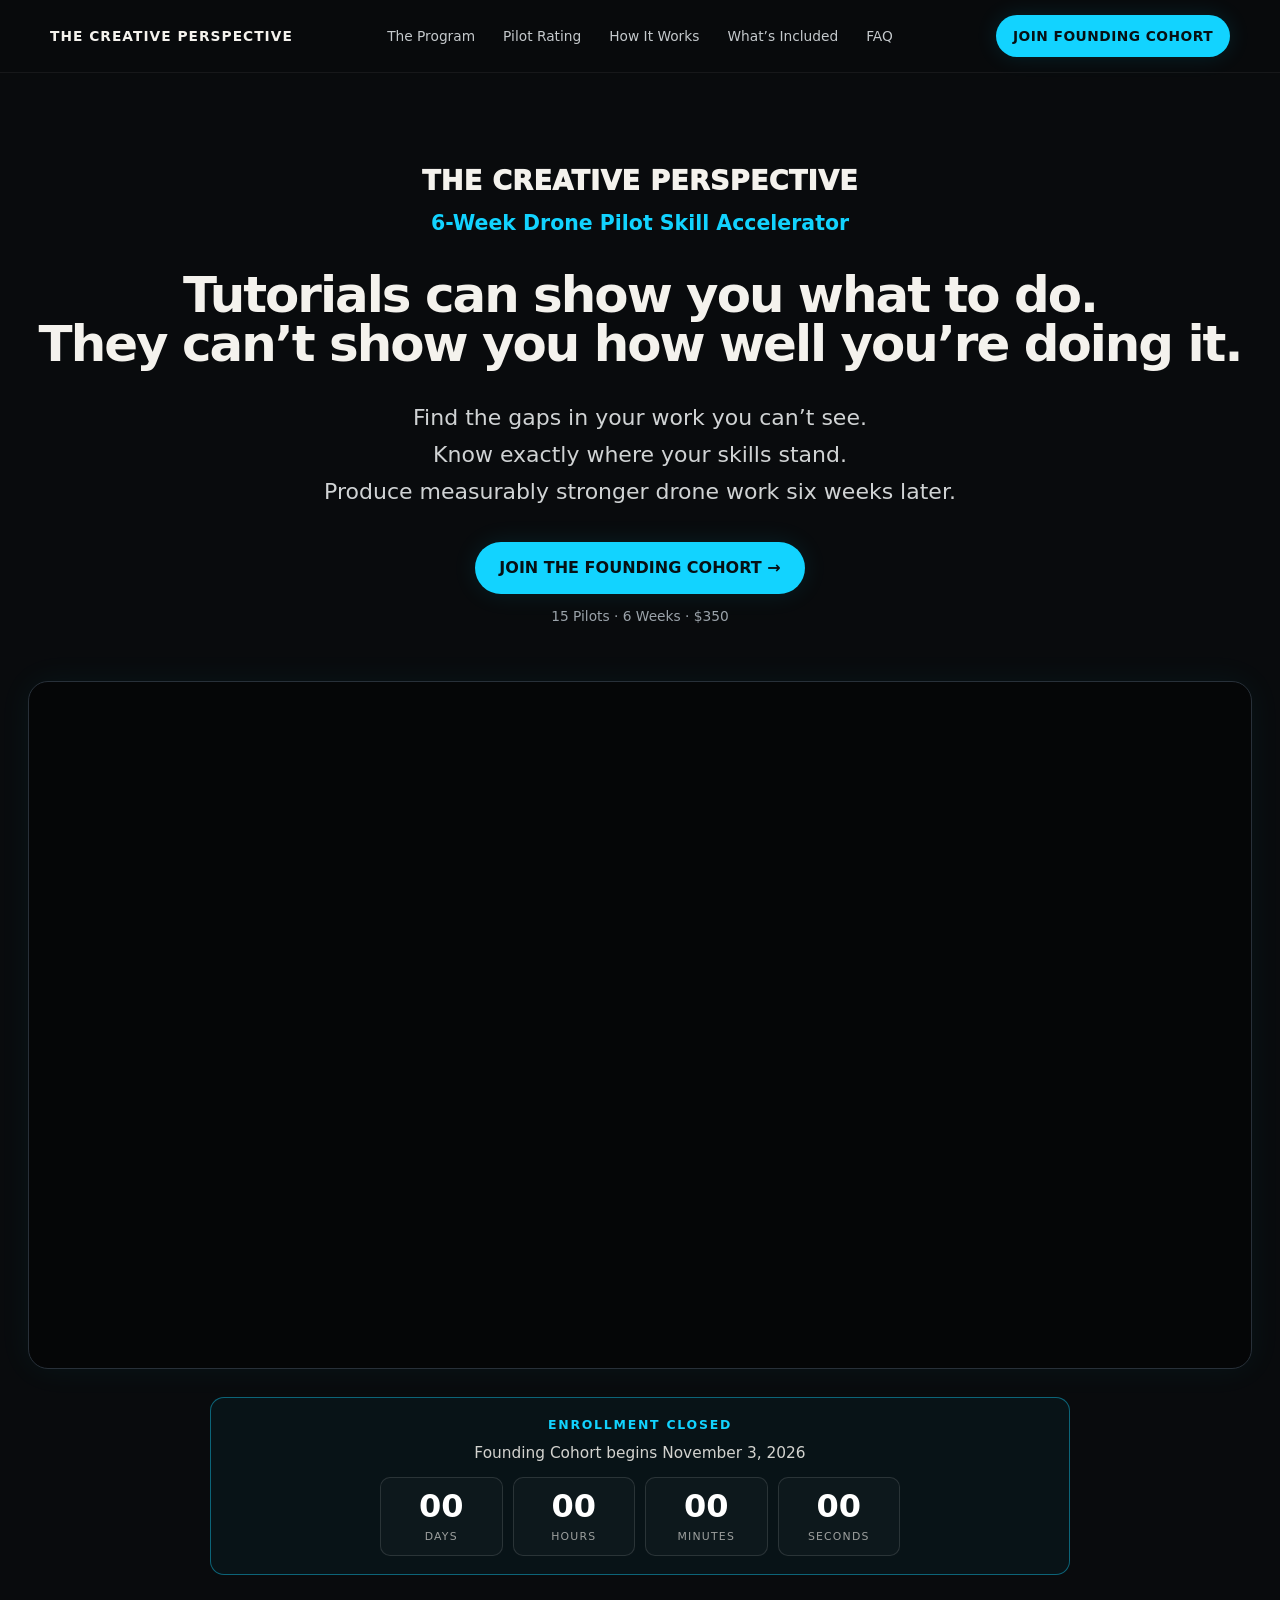
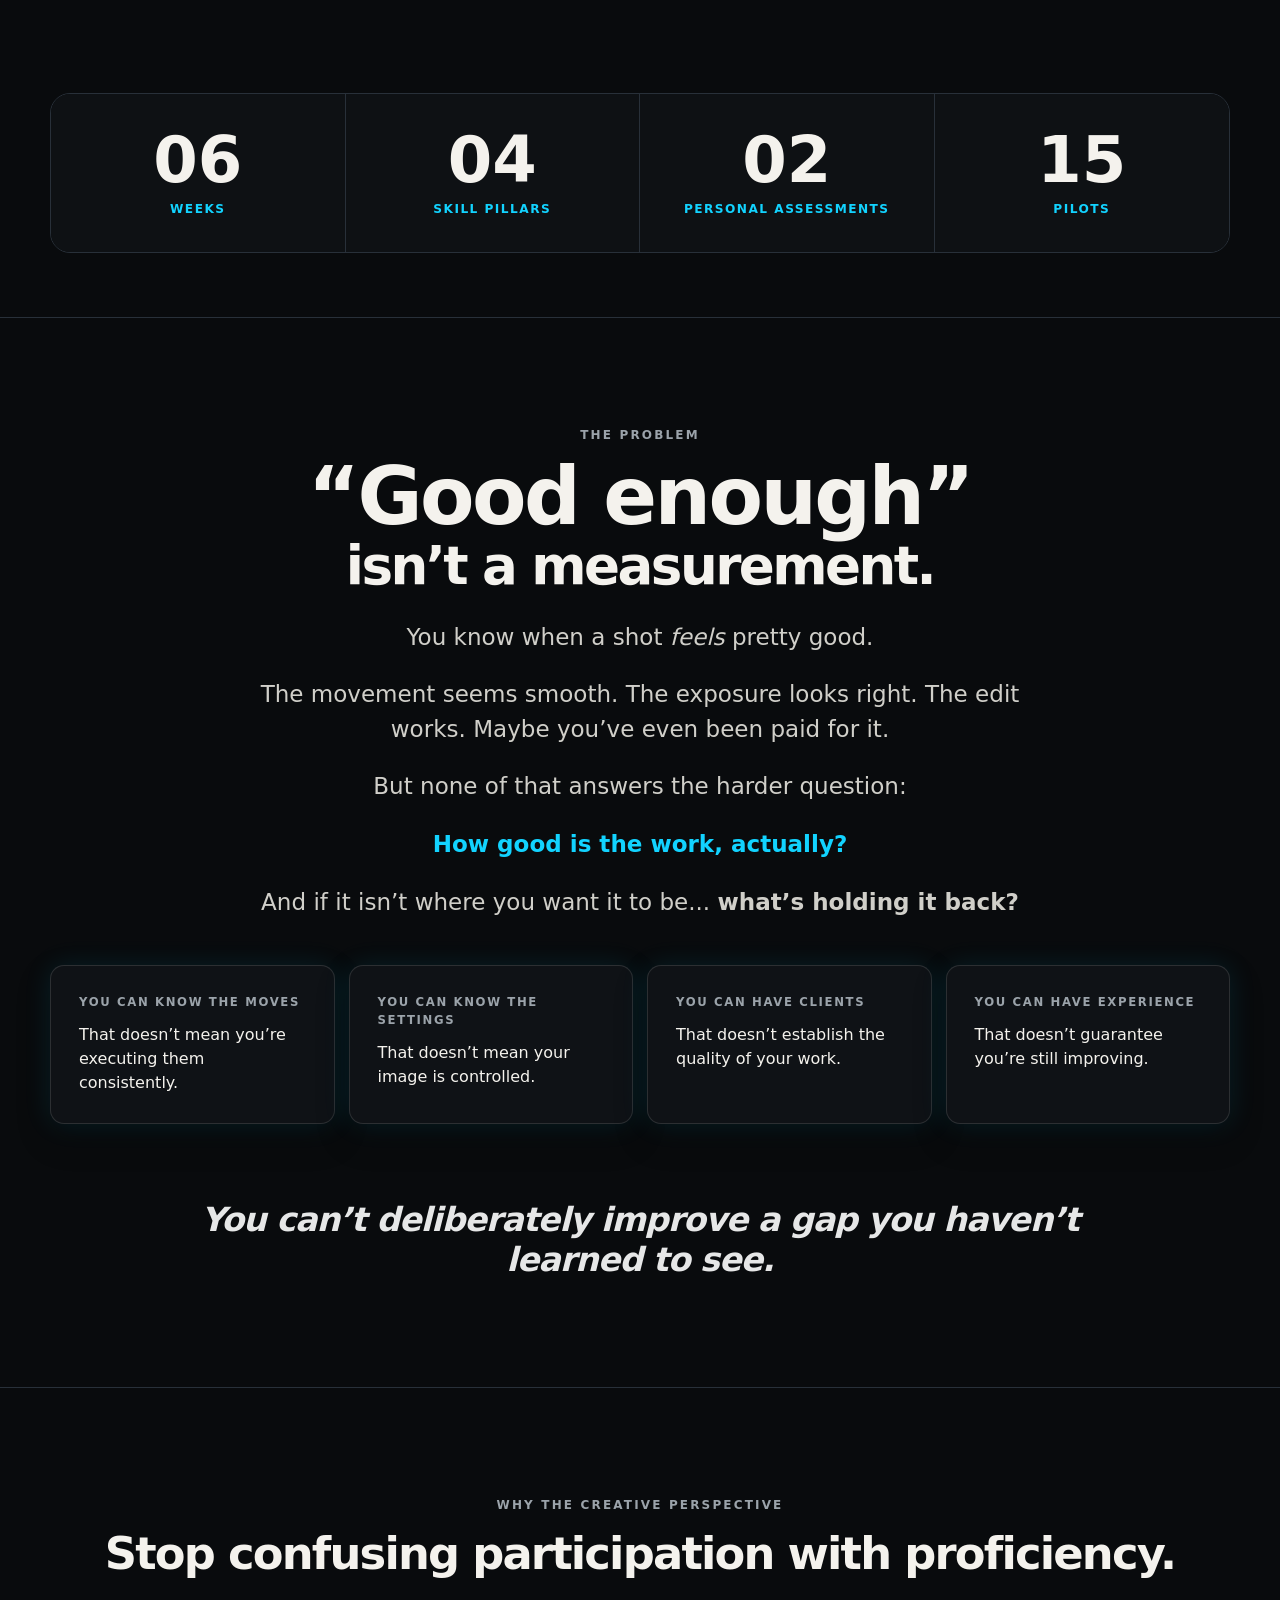
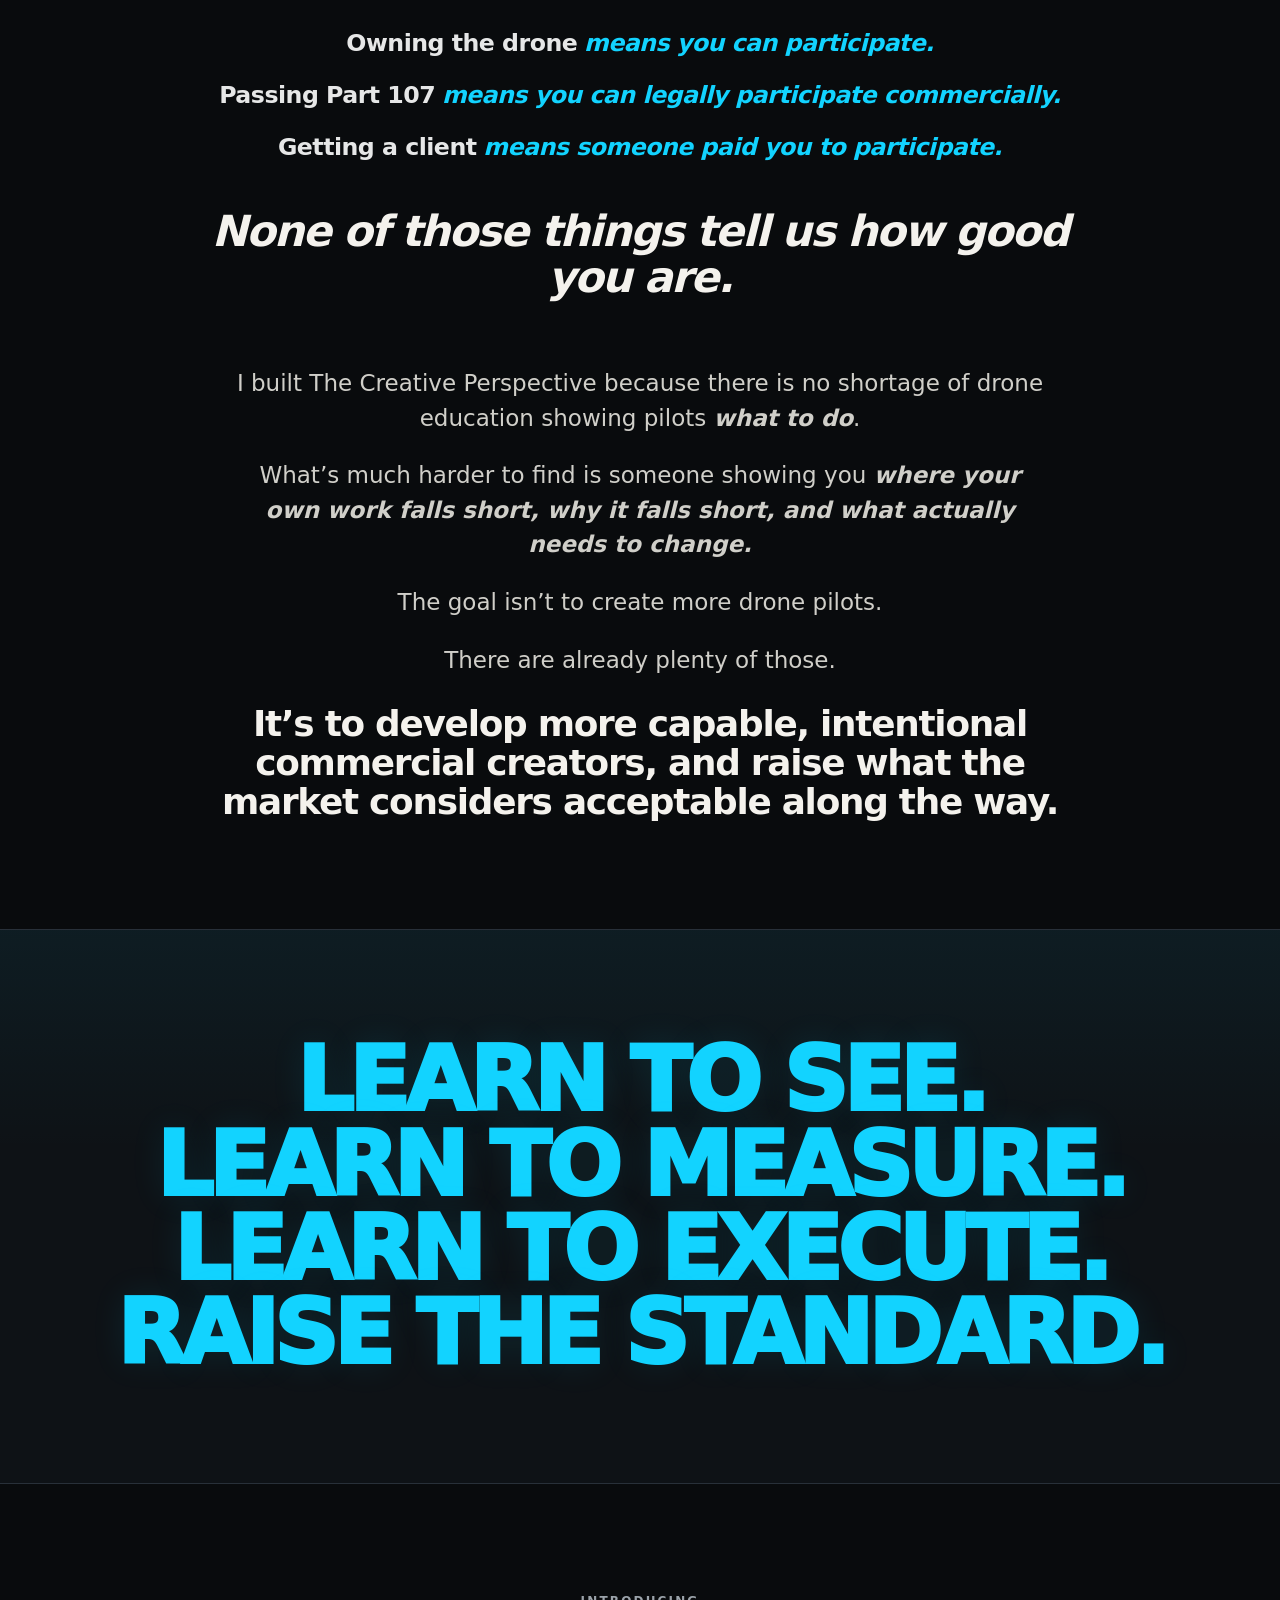
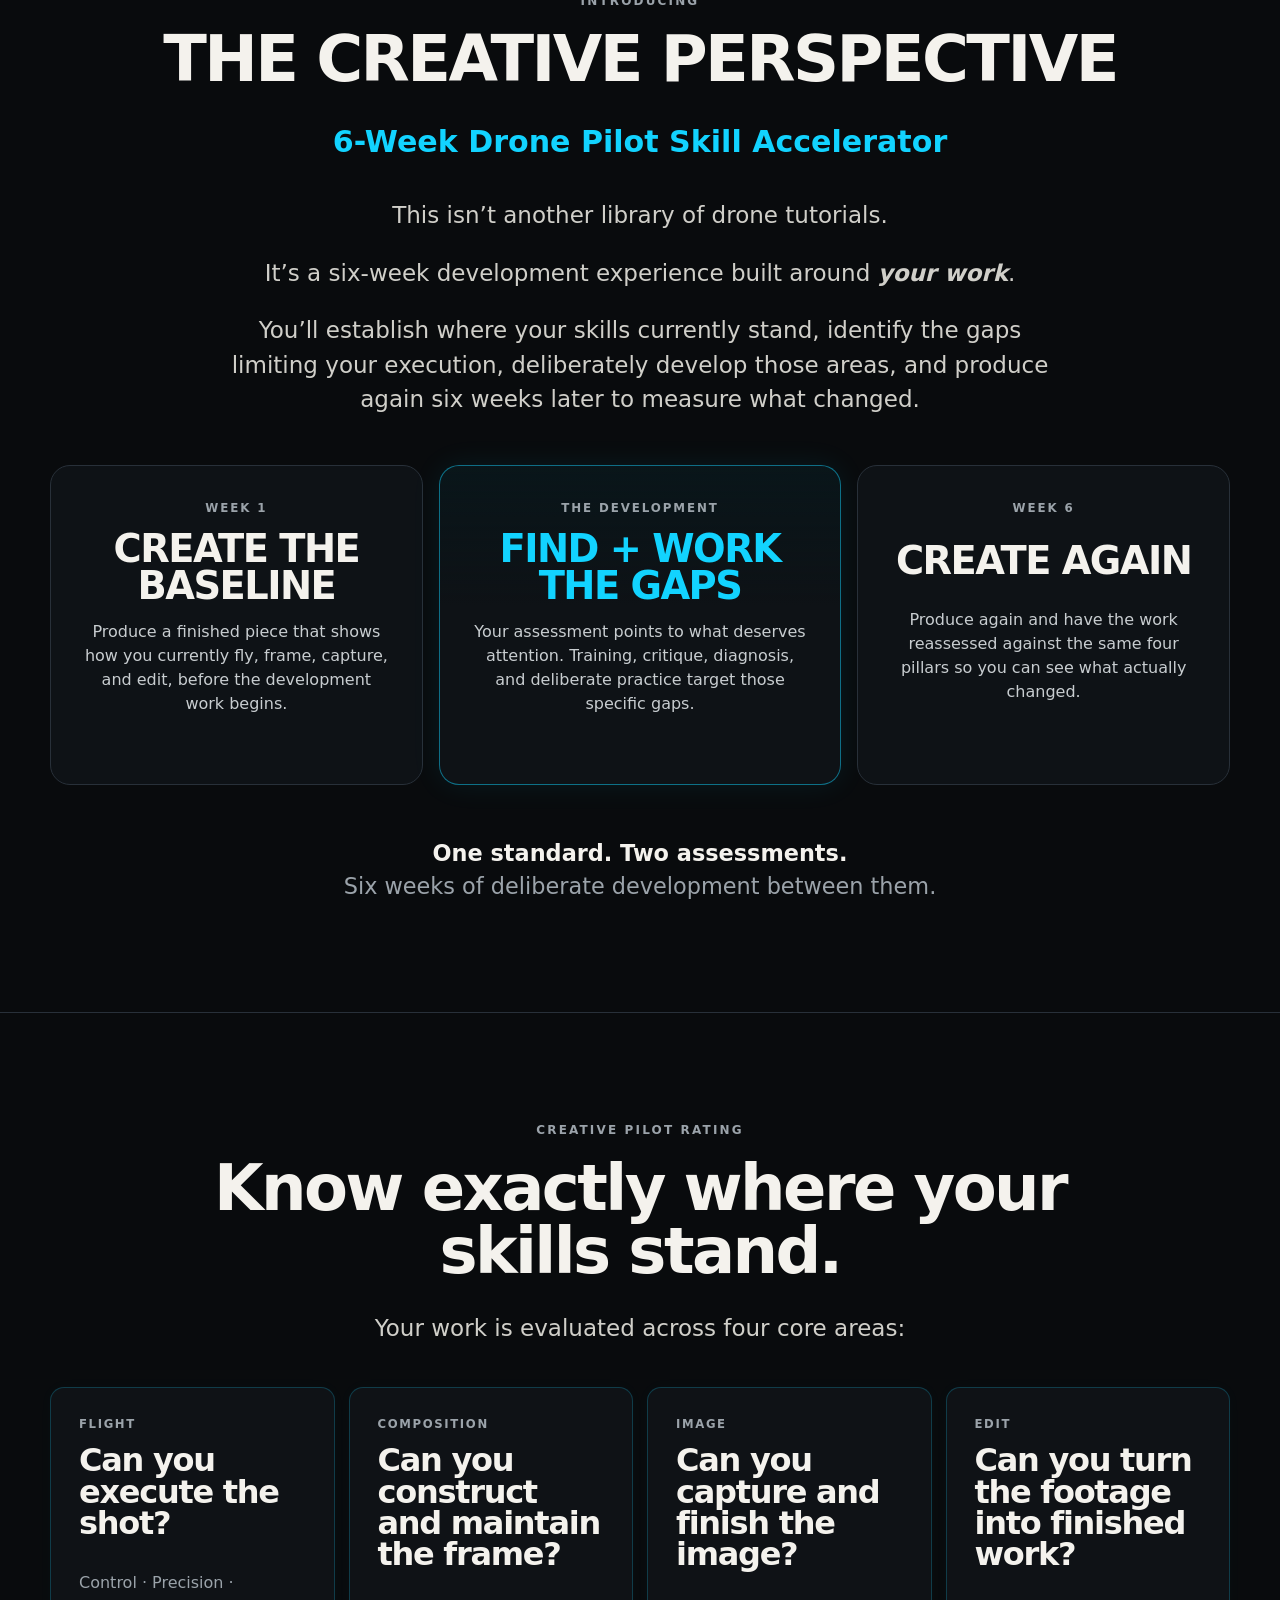
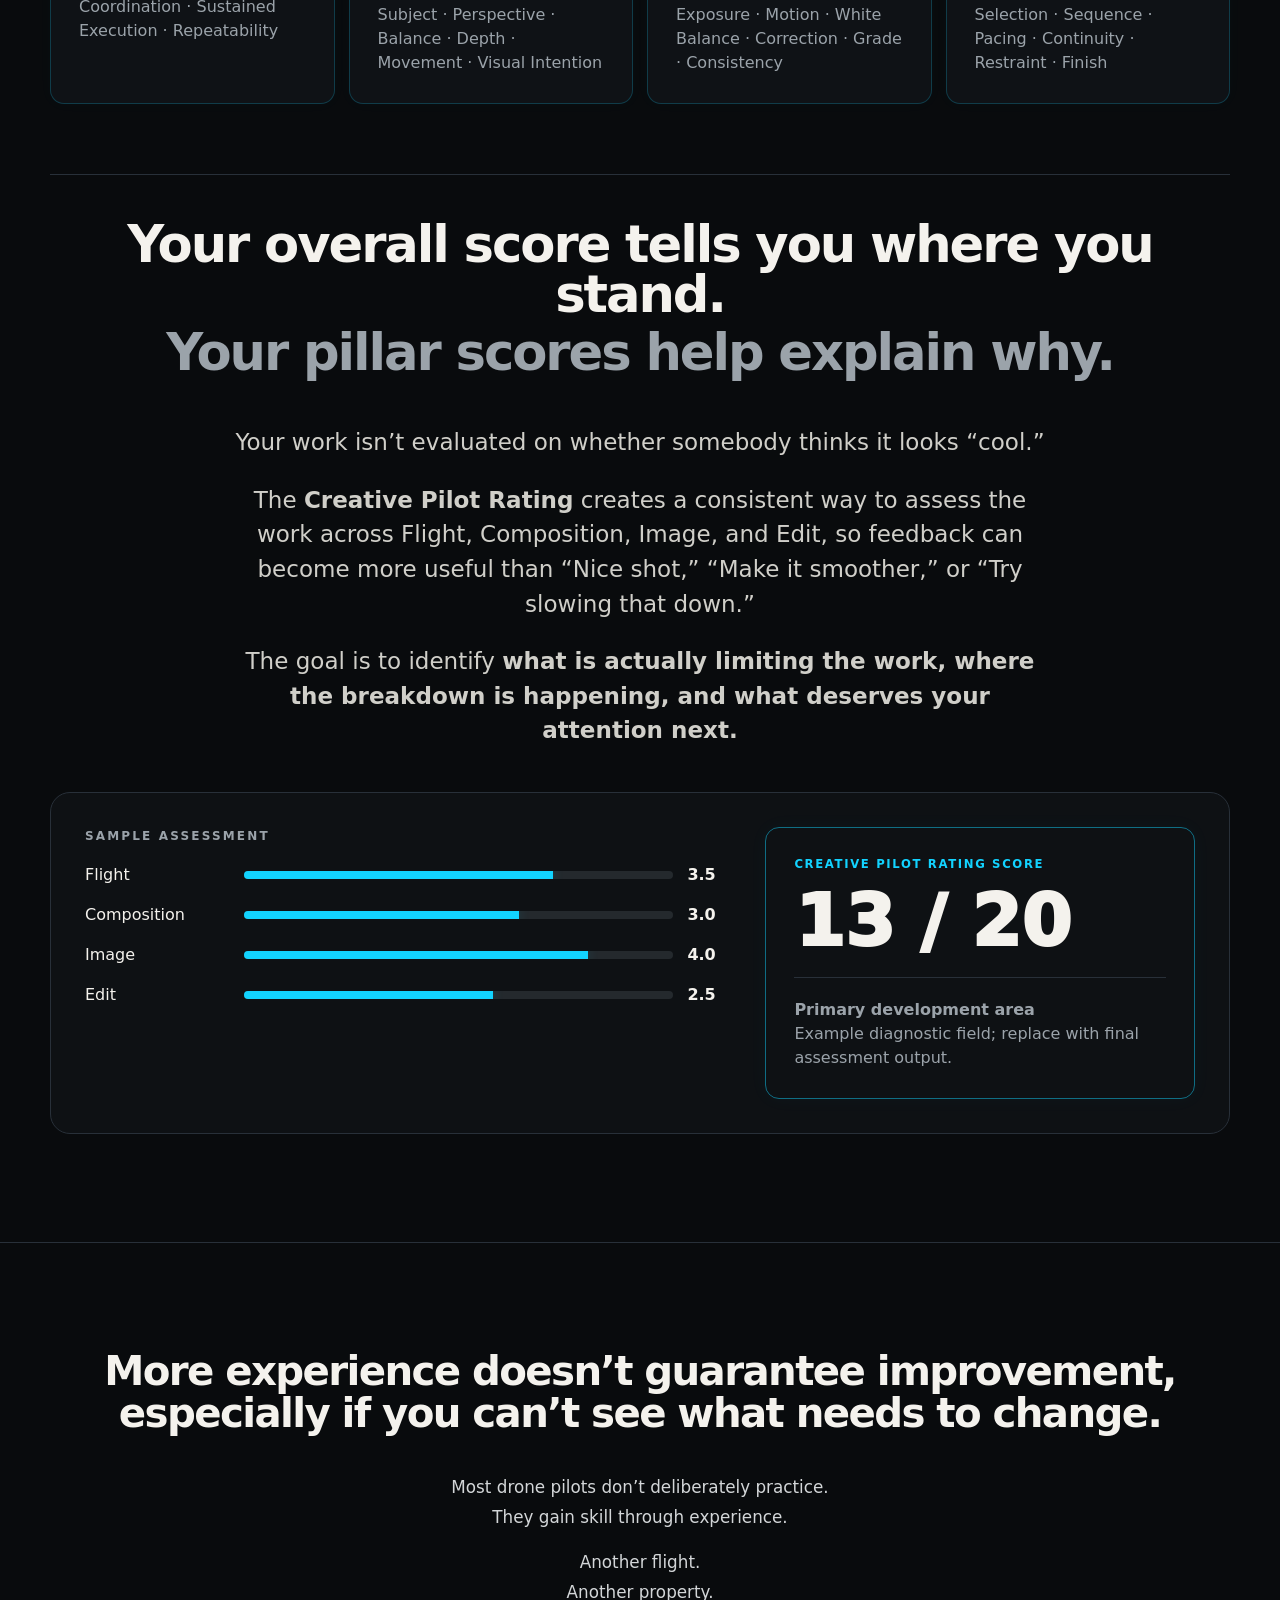
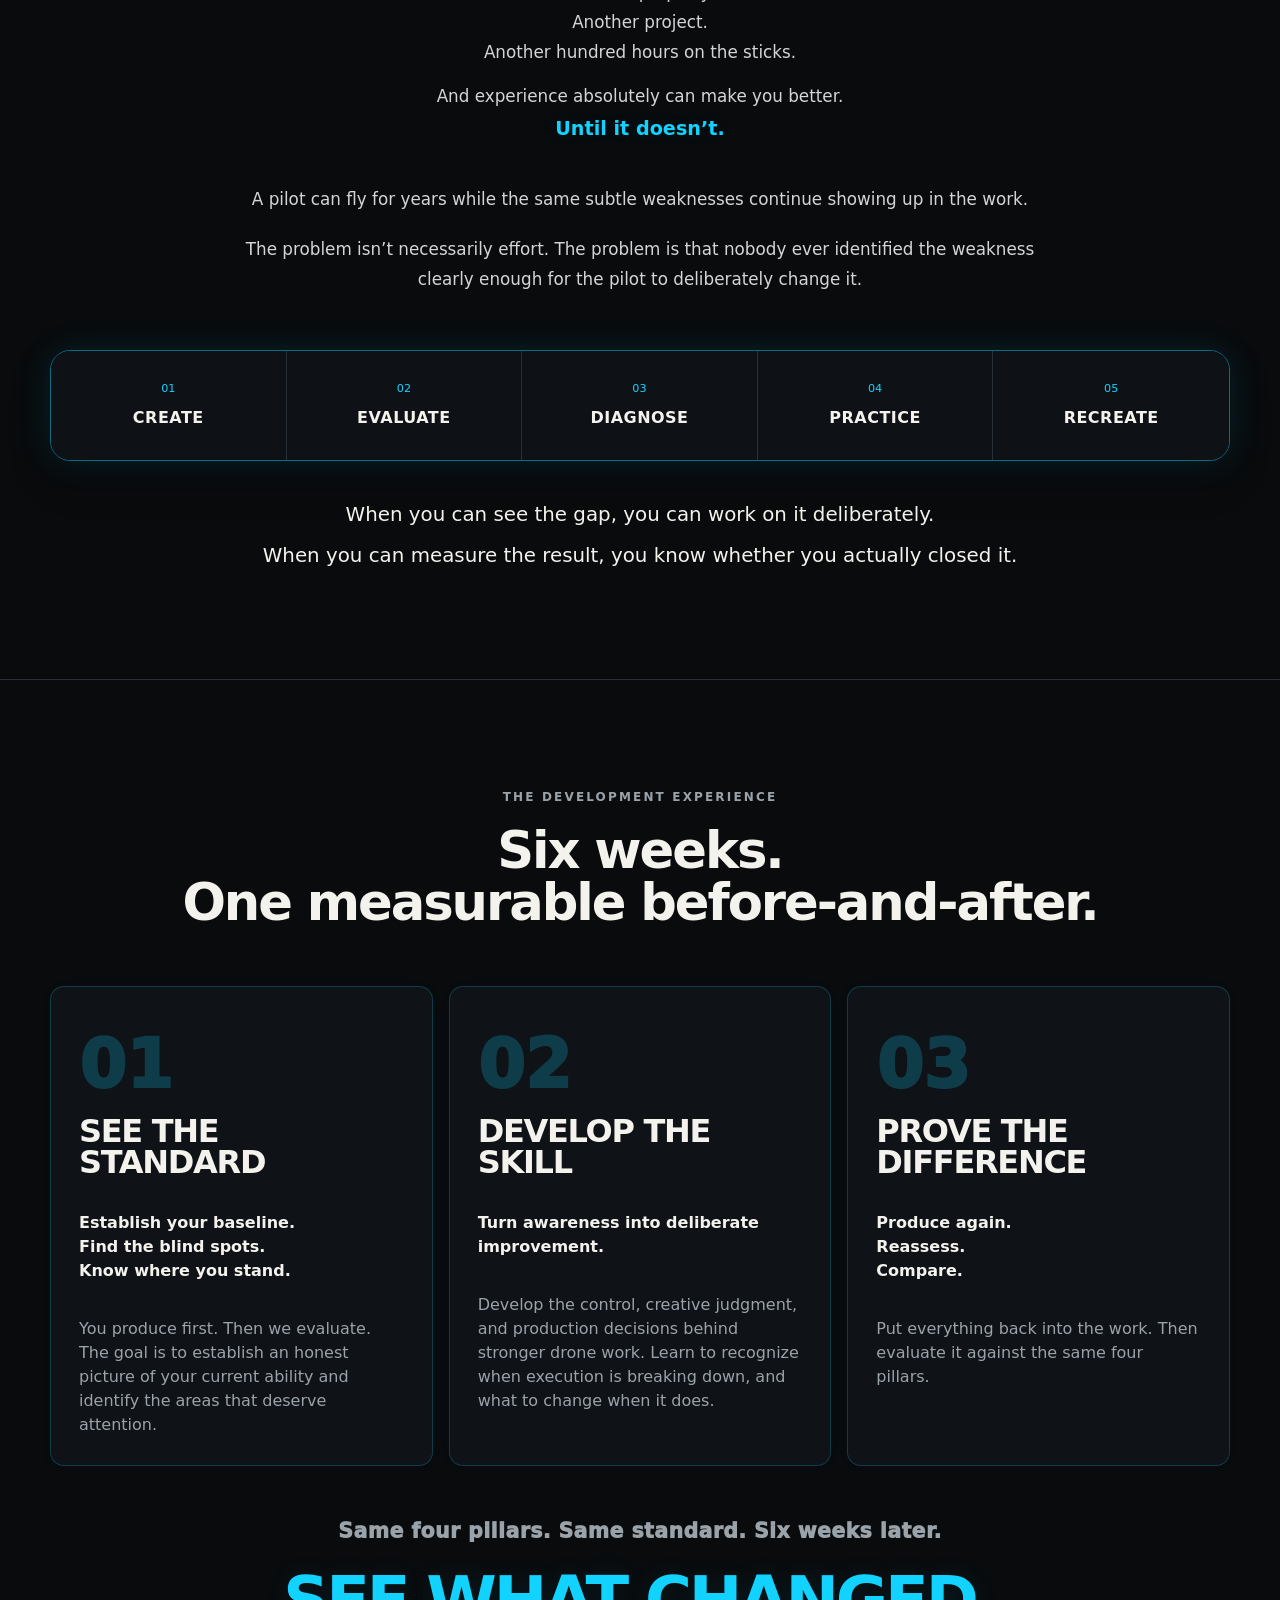
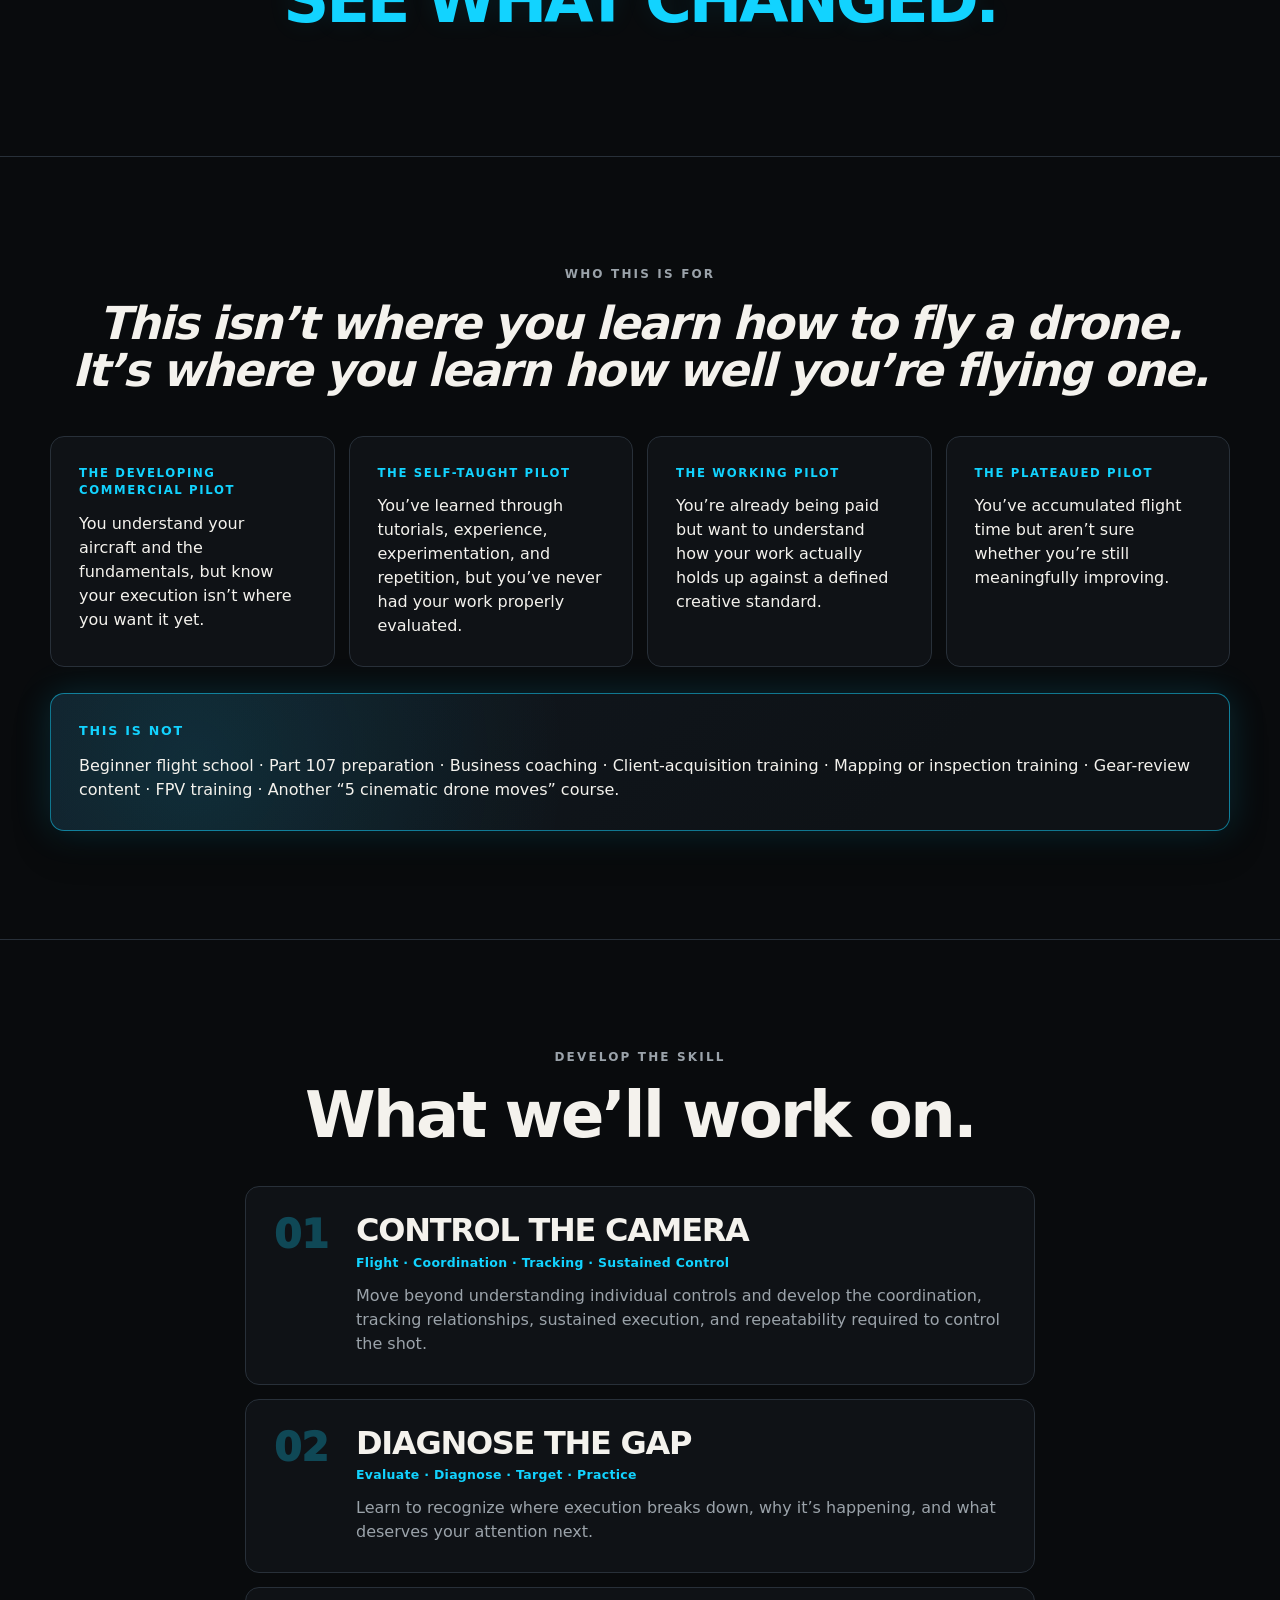
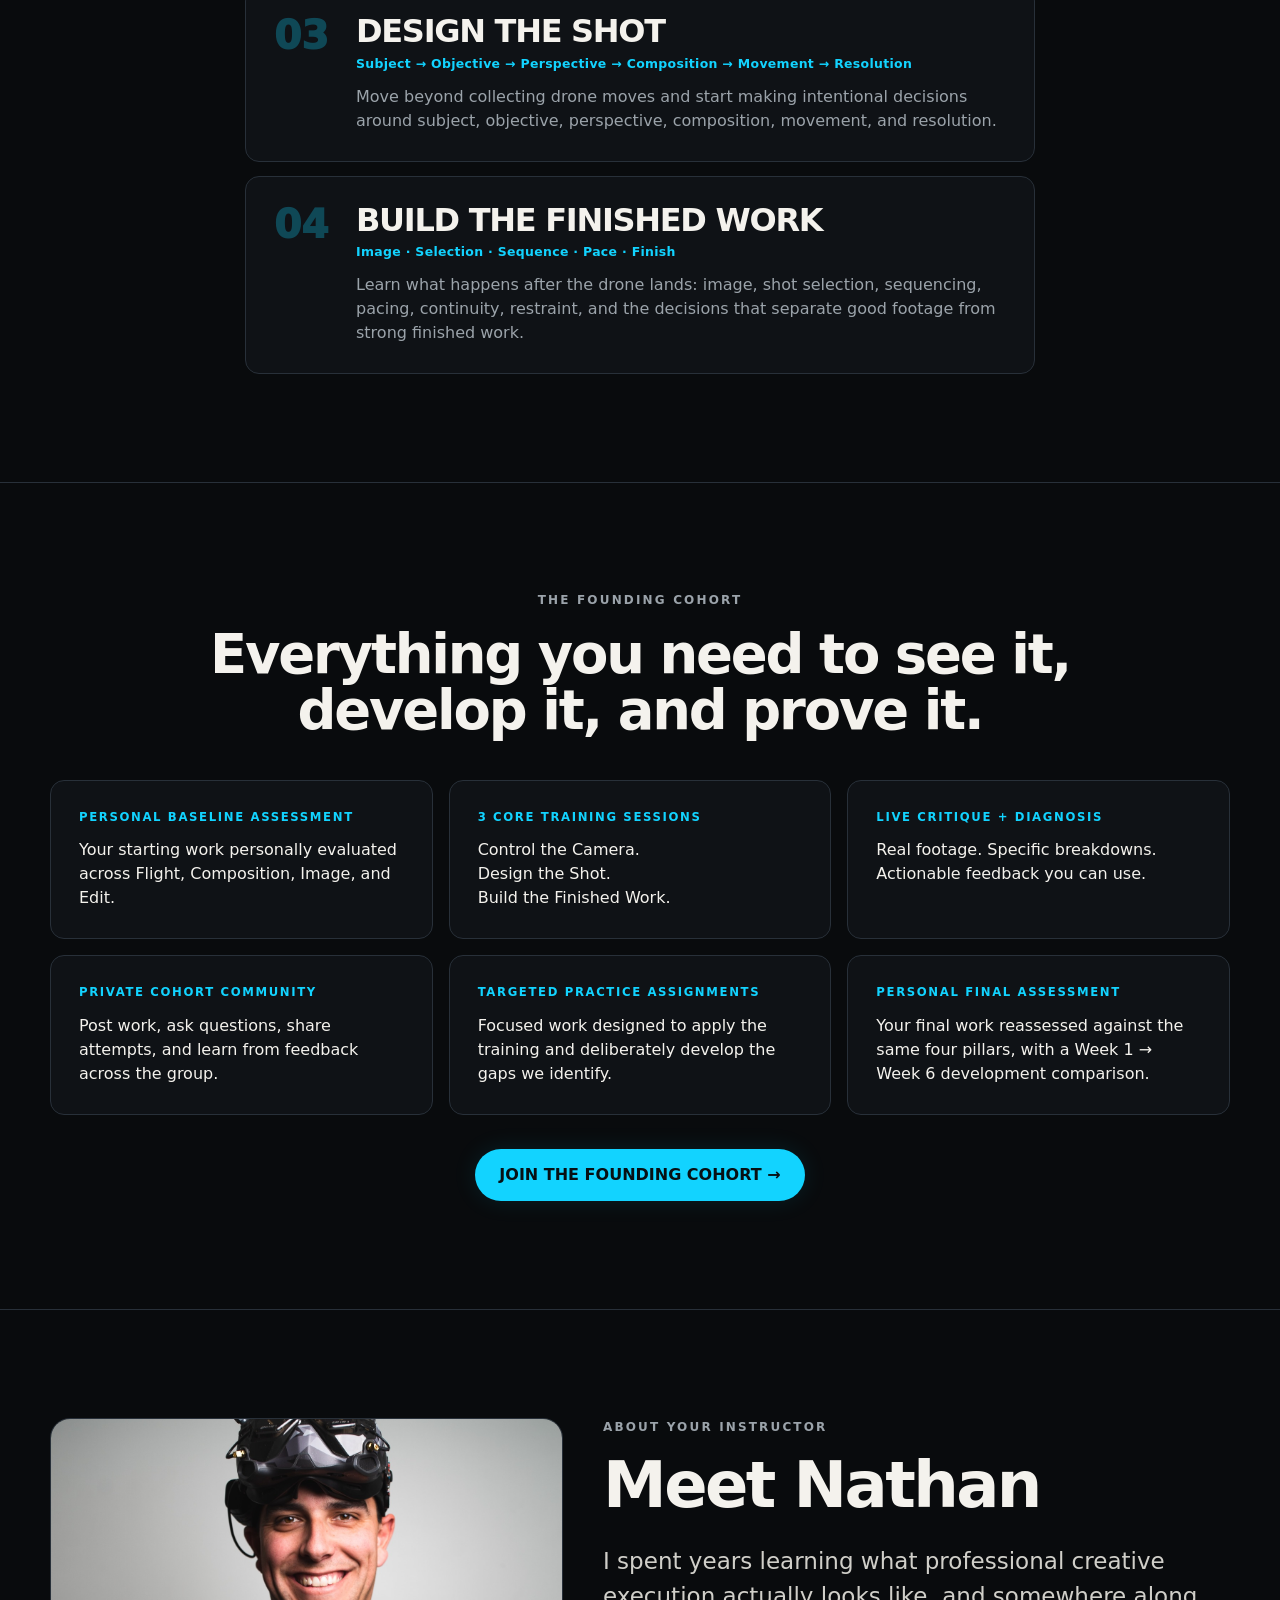
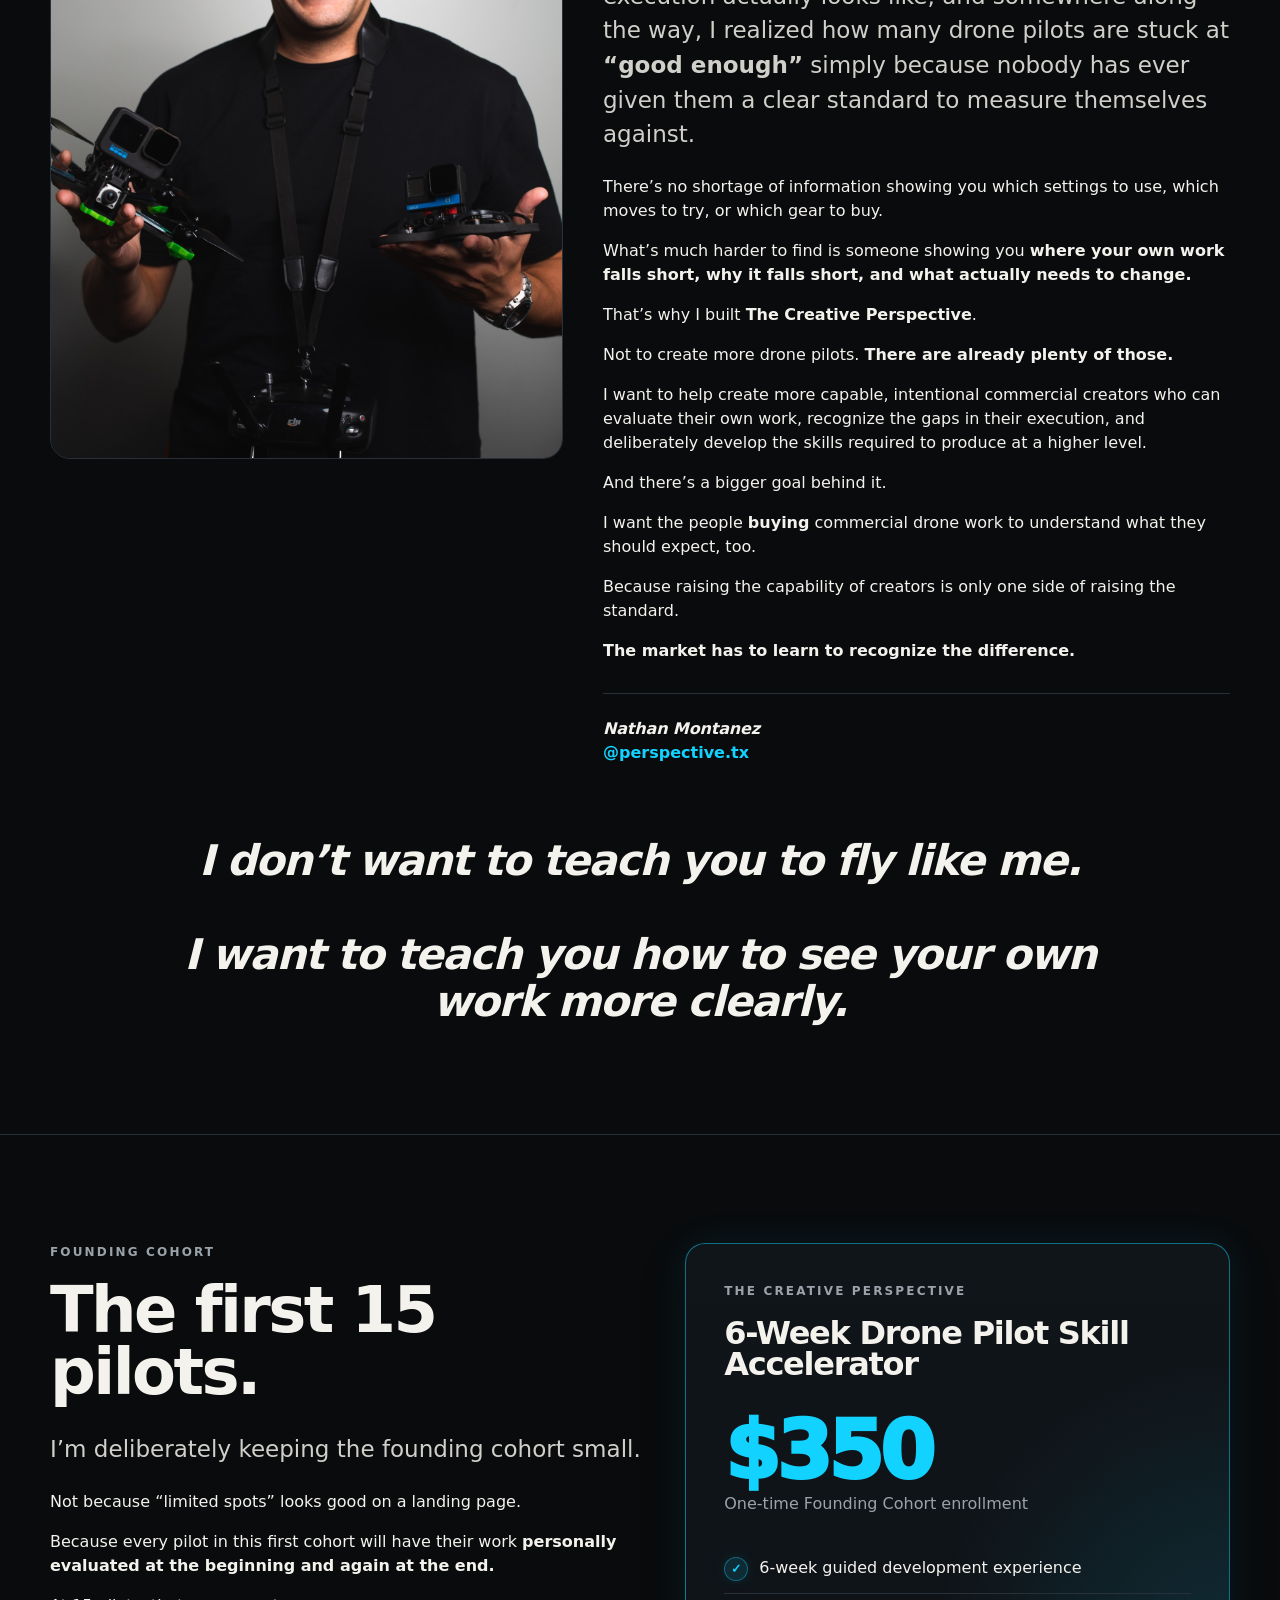
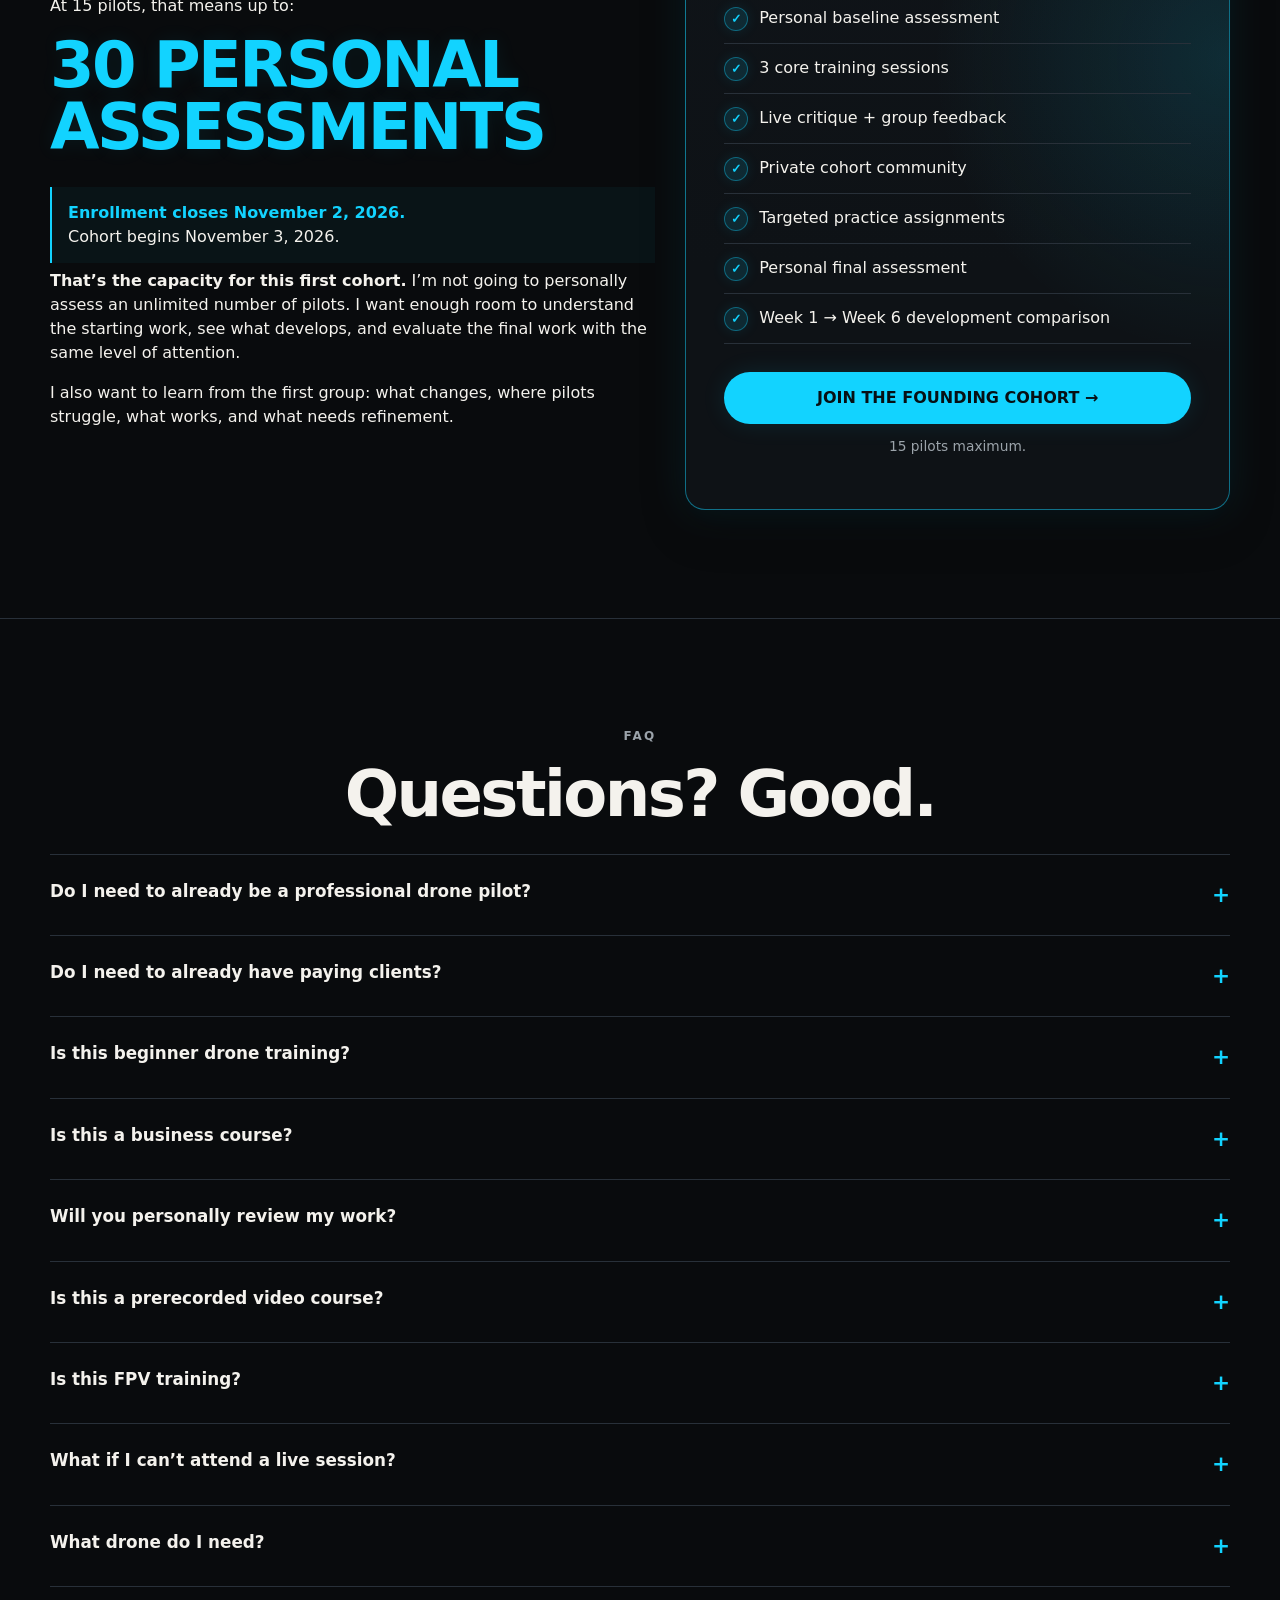
==== commit f0df8803: "Update Rating" ====
--- a/index.html
+++ b/index.html
@@ -8,9 +8,112 @@
 <title>The Creative Perspective | 6-Week Drone Pilot Skill Accelerator</title>
 
 <link rel="stylesheet" href="/styles.css">
+
+<style id="launch-mobile-updates">
+  .enrollment-countdown {
+    margin: 28px auto 0;
+    max-width: 860px;
+    border: 1px solid rgba(18,211,255,.42);
+    background: rgba(18,211,255,.045);
+    padding: 18px 20px;
+    text-align: center;
+    border-radius: 14px;
+  }
+  .enrollment-countdown .countdown-label {
+    color: #12D3FF;
+    font-size: .78rem;
+    font-weight: 800;
+    letter-spacing: .14em;
+    text-transform: uppercase;
+    margin-bottom: 7px;
+  }
+  .enrollment-countdown .countdown-dates {
+    margin: 0 0 12px;
+    font-size: .96rem;
+    opacity: .86;
+  }
+  .countdown-clock {
+    display: grid;
+    grid-template-columns: repeat(4, minmax(72px, 1fr));
+    gap: 10px;
+    max-width: 520px;
+    margin: 0 auto;
+  }
+  .countdown-unit {
+    border: 1px solid rgba(255,255,255,.12);
+    border-radius: 10px;
+    padding: 12px 8px 10px;
+    background: rgba(255,255,255,.025);
+  }
+  .countdown-unit strong {
+    display:block;
+    font-size: clamp(1.45rem, 4vw, 2rem);
+    line-height: 1;
+    color: #fff;
+    font-variant-numeric: tabular-nums;
+  }
+  .countdown-unit span {
+    display:block;
+    margin-top: 7px;
+    font-size: .68rem;
+    letter-spacing: .11em;
+    text-transform: uppercase;
+    opacity: .62;
+  }
+  .enrollment-date-note {
+    margin: 22px 0 6px;
+    padding: 14px 16px;
+    border-left: 2px solid #12D3FF;
+    background: rgba(18,211,255,.045);
+  }
+  .enrollment-date-note strong { color:#12D3FF; }
+
+  @media (max-width: 760px) {
+    .problem-grid .glow-card {
+      border-color: #12D3FF !important;
+      box-shadow: 0 0 0 1px rgba(18,211,255,.12), 0 0 22px rgba(18,211,255,.055);
+    }
+    .participation-row {
+      text-align: center !important;
+      justify-content: center !important;
+      justify-items: center !important;
+      align-items: center !important;
+    }
+    .participation-row b,
+    .participation-row span {
+      display: block;
+      width: 100%;
+      text-align: center !important;
+    }
+    .pillar-card .clabel {
+      color: #12D3FF !important;
+    }
+    .enrollment-countdown {
+      margin-top: 20px;
+      padding: 16px 12px;
+    }
+    .countdown-clock {
+      gap: 6px;
+      grid-template-columns: repeat(4, 1fr);
+    }
+    .countdown-unit {
+      min-width: 0;
+      padding: 10px 4px 8px;
+    }
+    .countdown-unit strong { font-size: 1.45rem; }
+    .countdown-unit span { font-size: .58rem; letter-spacing: .07em; }
+    .enrollment-date-note {
+      text-align: center;
+      border-left: 0;
+      border-top: 1px solid rgba(18,211,255,.4);
+      border-bottom: 1px solid rgba(18,211,255,.4);
+      margin: 20px 0 24px;
+    }
+  }
+</style>
 </head>
 <body>
-<nav class="nav" id="nav"><div class="wrap navin"><a class="brand" href="#top">THE CREATIVE PERSPECTIVE</a><div class="links"><a href="#program">The Program</a><a href="#rating">Pilot Rating</a><a href="#how">How It Works</a><a href="#included">What’s Included</a><a href="#faq">FAQ</a></div><a class="cohortmark header-cta" href="#enroll">JOIN FOUNDING COHORT</a><button class="toggle" aria-label="Toggle navigation">MENU</button></div></nav>
+<nav class="nav" id="nav"><div class="wrap navin"><a class="brand" href="#top">THE CREATIVE PERSPECTIVE</a><div class="links"><a href="#program">The Program</a><a href="/creative-pilot-rating/">Pilot Rating</a><a href="#how">How It Works</a><a href="#included">What’s Included</a><a href="#faq">FAQ</a></div><a class="cohortmark header-cta" href="#enroll">JOIN FOUNDING COHORT</a><button class="toggle" aria-label="Toggle navigation">MENU</button></div></nav>
 <main id="top">
 
 <section class="hero"><div class="wrap center">
@@ -21,6 +124,16 @@
   <a class="btn" href="#enroll">JOIN THE FOUNDING COHORT →</a><div class="micro">15 Pilots · 6 Weeks · $350</div>
   <div class="media vsl-media" aria-label="The Creative Perspective overview video">
     <iframe src="https://www.youtube-nocookie.com/embed/4bsxKBu0hgA?rel=0" title="The Creative Perspective — 6-Week Drone Pilot Skill Accelerator" allow="accelerometer; autoplay; clipboard-write; encrypted-media; gyroscope; picture-in-picture; web-share" referrerpolicy="strict-origin-when-cross-origin" allowfullscreen></iframe>
+  </div>
+  <div class="enrollment-countdown" data-countdown="2026-11-03T00:00:00-06:00">
+    <div class="countdown-label">Enrollment closes November 2</div>
+    <p class="countdown-dates">Founding Cohort begins November 3, 2026</p>
+    <div class="countdown-clock" aria-label="Countdown to enrollment close">
+      <div class="countdown-unit"><strong data-days>00</strong><span>Days</span></div>
+      <div class="countdown-unit"><strong data-hours>00</strong><span>Hours</span></div>
+      <div class="countdown-unit"><strong data-minutes>00</strong><span>Minutes</span></div>
+      <div class="countdown-unit"><strong data-seconds>00</strong><span>Seconds</span></div>
+    </div>
   </div>
 </div></section>
 
@@ -184,7 +297,7 @@
   </div>
 </section>
 
-<section class="section" id="enroll"><div class="wrap pricewrap"><div><p class="eyebrow">FOUNDING COHORT</p><h2>The first 15 pilots.</h2><p class="lede">I’m deliberately keeping the founding cohort small.</p><p>Not because “limited spots” looks good on a landing page.</p><p>Because every pilot in this first cohort will have their work <strong>personally evaluated at the beginning and again at the end.</strong></p><p>At 15 pilots, that means up to:</p><h2 class="capacity">30 PERSONAL ASSESSMENTS</h2><p><strong>That’s the capacity for this first cohort.</strong> I’m not going to personally assess an unlimited number of pilots. I want enough room to understand the starting work, see what develops, and evaluate the final work with the same level of attention.</p><p>I also want to learn from the first group: what changes, where pilots struggle, what works, and what needs refinement.</p></div><aside class="pricecard"><p class="eyebrow">THE CREATIVE PERSPECTIVE</p><h3>6-Week Drone Pilot Skill Accelerator</h3><div class="price">$350</div><p class="muted">One-time Founding Cohort enrollment</p><ul class="check"><li>6-week guided development experience</li><li>Personal baseline assessment</li><li>3 core training sessions</li><li>Live critique + group feedback</li><li>Private cohort community</li><li>Targeted practice assignments</li><li>Personal final assessment</li><li>Week 1 → Week 6 development comparison</li></ul><a class="btn" href="https://creative-perspective.circle.so/checkout/founding-cohort" target="_blank" rel="noopener" style="width:100%">JOIN THE FOUNDING COHORT →</a><p class="micro center">15 pilots maximum.</p></aside></div></section>
+<section class="section" id="enroll"><div class="wrap pricewrap"><div><p class="eyebrow">FOUNDING COHORT</p><h2>The first 15 pilots.</h2><p class="lede">I’m deliberately keeping the founding cohort small.</p><p>Not because “limited spots” looks good on a landing page.</p><p>Because every pilot in this first cohort will have their work <strong>personally evaluated at the beginning and again at the end.</strong></p><p>At 15 pilots, that means up to:</p><h2 class="capacity">30 PERSONAL ASSESSMENTS</h2><div class="enrollment-date-note"><strong>Enrollment closes November 2, 2026.</strong><br>Cohort begins November 3, 2026.</div><p><strong>That’s the capacity for this first cohort.</strong> I’m not going to personally assess an unlimited number of pilots. I want enough room to understand the starting work, see what develops, and evaluate the final work with the same level of attention.</p><p>I also want to learn from the first group: what changes, where pilots struggle, what works, and what needs refinement.</p></div><aside class="pricecard"><p class="eyebrow">THE CREATIVE PERSPECTIVE</p><h3>6-Week Drone Pilot Skill Accelerator</h3><div class="price">$350</div><p class="muted">One-time Founding Cohort enrollment</p><ul class="check"><li>6-week guided development experience</li><li>Personal baseline assessment</li><li>3 core training sessions</li><li>Live critique + group feedback</li><li>Private cohort community</li><li>Targeted practice assignments</li><li>Personal final assessment</li><li>Week 1 → Week 6 development comparison</li></ul><a class="btn" href="https://creative-perspective.circle.so/checkout/founding-cohort" target="_blank" rel="noopener" style="width:100%">JOIN THE FOUNDING COHORT →</a><p class="micro center">15 pilots maximum.</p></aside></div></section>
 
 <section class="section" id="faq"><div class="wrap"><div class="section-head"><p class="eyebrow">FAQ</p><h2>Questions? Good.</h2></div><details><summary>Do I need to already be a professional drone pilot?</summary><div class="ans">No. Getting paid and producing professional-level work are not automatically the same thing. You should, however, already be beyond the true beginner stage. This program develops existing skills rather than teaching basic aircraft operation from zero.</div></details><details><summary>Do I need to already have paying clients?</summary><div class="ans">No. The work is approached through the lens of commercial creative production, but you do not need an existing client roster to participate.</div></details><details><summary>Is this beginner drone training?</summary><div class="ans">No. You should already understand basic aircraft operation, camera settings, exposure, common drone movements, and basic editing.</div></details><details><summary>Is this a business course?</summary><div class="ans">No. We are not focusing on pricing, sales, outreach, lead generation, client acquisition, funnels, or building a drone business. <strong>We’re developing the work.</strong></div></details><details><summary>Will you personally review my work?</summary><div class="ans">Yes. For the Founding Cohort, your baseline and final productions will be personally assessed. Questions and developmental feedback throughout the cohort will primarily happen inside the group environment so the entire cohort can learn from what we’re seeing.</div></details><details><summary>Is this a prerecorded video course?</summary><div class="ans">No. The Creative Perspective is a cohort-based development experience built around live instruction, purpose-built demonstrations, critique, assignments, community, and personal assessment.</div></details><details><summary>Is this FPV training?</summary><div class="ans">No. This program is specifically built around <strong>DJI GPS-stabilized camera drones</strong>. The assignments, assessment framework, and flight instruction are not designed around FPV aircraft.</div></details><details><summary>What if I can’t attend a live session?</summary><div class="ans">Yes. Live sessions will be recorded and made available inside the private cohort community after the session. You’ll be able to go back through the training if you can’t attend live or want to revisit something later.</div></details><details><summary>What drone do I need?</summary><div class="ans">You’ll need a <strong>DJI GPS-stabilized camera drone suitable for commercial creative work</strong>. As a general minimum, think <strong>Mavic 2 generation or newer</strong>. This program is specifically built around DJI GPS-stabilized camera drones. It is <strong>not FPV training</strong>, and the assignments, assessment framework, and flight instruction are not designed around FPV aircraft. If you’re unsure whether your drone qualifies, contact me before enrolling.</div></details><details><summary>What editing software do I need?</summary><div class="ans">You’ll need access to <strong>Adobe Premiere Pro, Final Cut Pro, or DaVinci Resolve</strong>. The editing portion of the program assumes you already understand the basic operation of your chosen software. This is not beginner editing-software training.</div></details><details><summary>How much time should I expect each week?</summary><div class="ans">Plan for approximately <strong>2 hours per week outside of the live training sessions</strong>. Most of that time will be spent flying, practicing specific skills, completing assignments, or working with your footage. Some weeks may require slightly more or less time depending on your pace and what you’re working on.</div></details></div></section>
 
@@ -193,5 +306,35 @@
 </main>
 <footer><div class="wrap foot"><div>THE CREATIVE PERSPECTIVE © 2026</div><div class="footlinks"><a href="/privacy-policy.html">Privacy</a><a href="/terms-and-conditions.html">Terms</a><a href="/refund-policy.html">Refund &amp; Cancellation</a><a href="/cookie-policy.html">Cookie Policy</a><a href="#" class="termly-display-preferences">Consent Preferences</a><a href="mailto:info@creativeperspective.io">Contact</a><a href="https://www.youtube.com/@Perspective_htx" target="_blank" rel="noopener">YouTube</a><a href="https://www.instagram.com/perspective.tx/" target="_blank" rel="noopener">Instagram</a></div></div></footer>
 
+
+<script>
+(function(){
+  const boxes = document.querySelectorAll('[data-countdown]');
+  if (!boxes.length) return;
+  function pad(n){ return String(Math.max(0,n)).padStart(2,'0'); }
+  function update(box){
+    const target = new Date(box.getAttribute('data-countdown')).getTime();
+    const diff = target - Date.now();
+    if (diff <= 0) {
+      const label = box.querySelector('.countdown-label');
+      if (label) label.textContent = 'Enrollment closed';
+      box.querySelectorAll('.countdown-unit strong').forEach(el => el.textContent='00');
+      return;
+    }
+    const total = Math.floor(diff/1000);
+    const days = Math.floor(total/86400);
+    const hours = Math.floor((total%86400)/3600);
+    const minutes = Math.floor((total%3600)/60);
+    const seconds = total%60;
+    box.querySelector('[data-days]').textContent = pad(days);
+    box.querySelector('[data-hours]').textContent = pad(hours);
+    box.querySelector('[data-minutes]').textContent = pad(minutes);
+    box.querySelector('[data-seconds]').textContent = pad(seconds);
+  }
+  function tick(){ boxes.forEach(update); }
+  tick();
+  setInterval(tick,1000);
+})();
+</script>
 <script src="/main.js" defer></script>
 </body></html>
